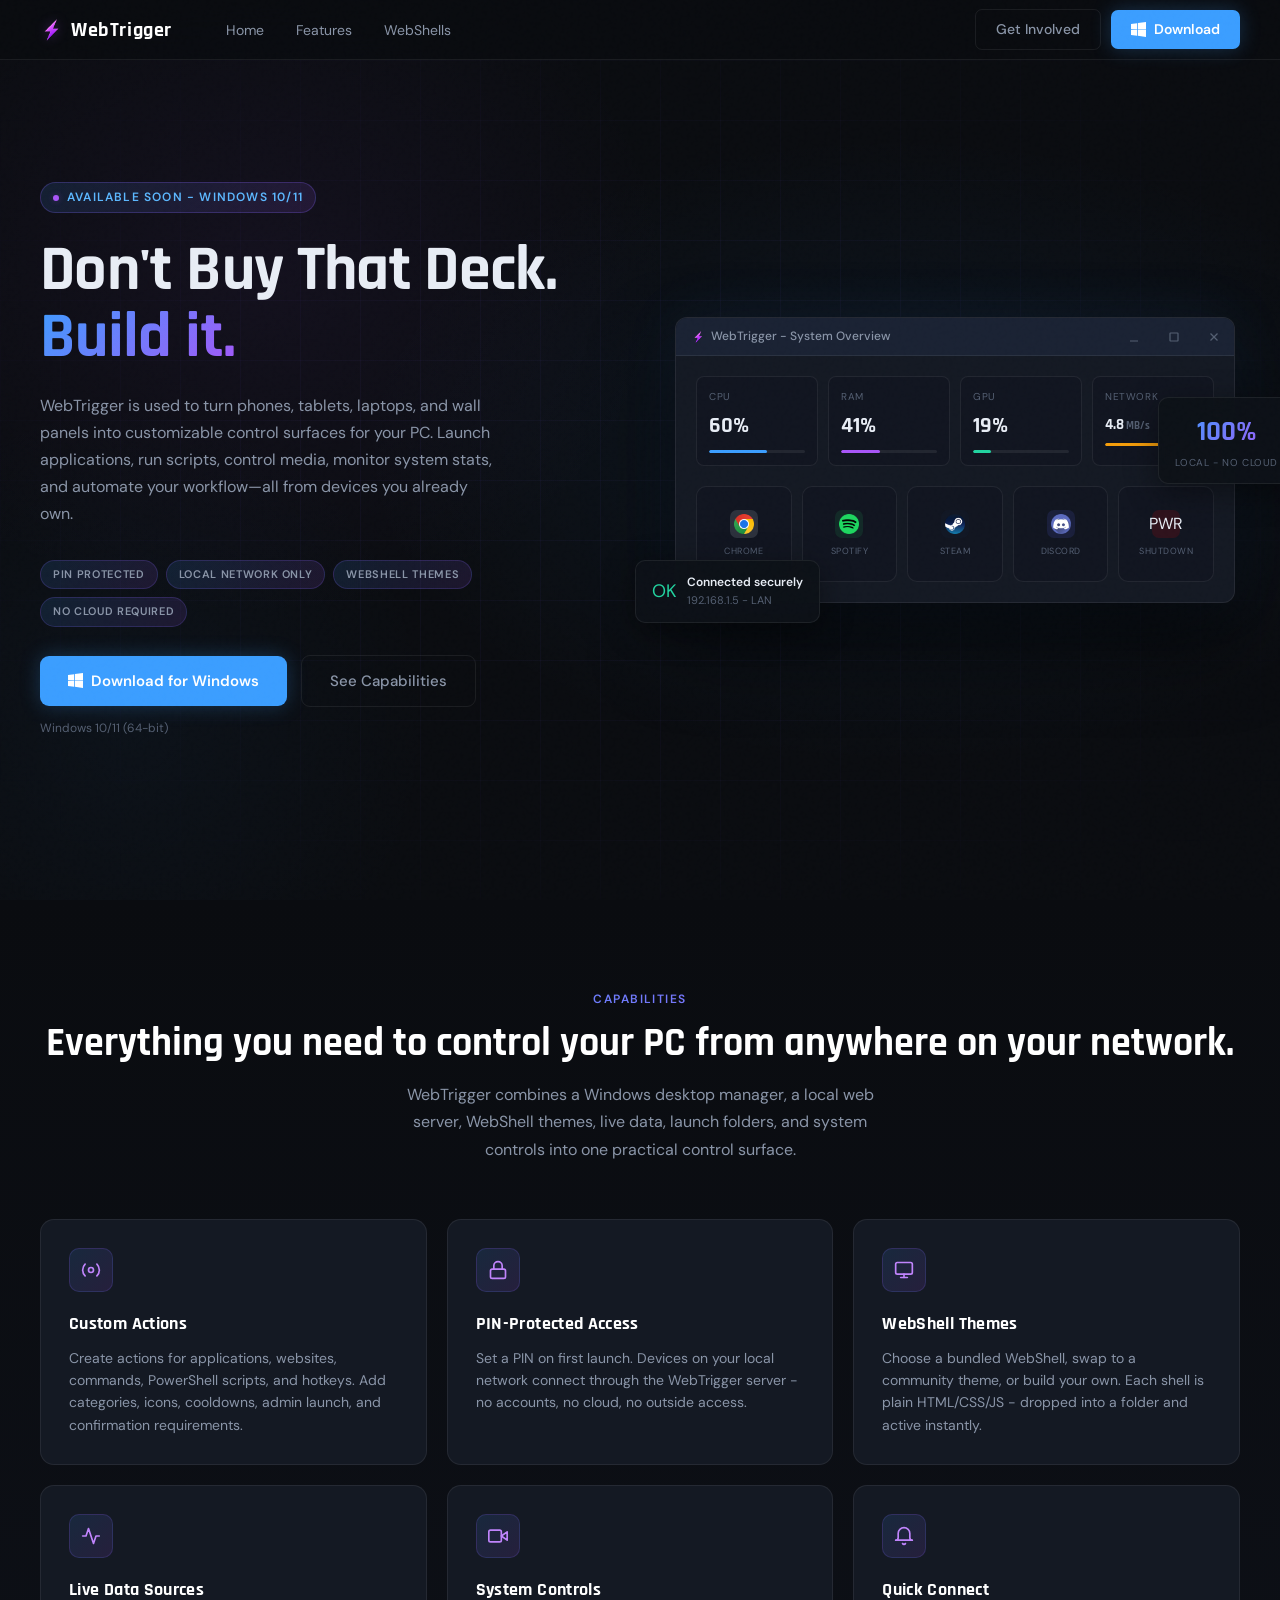
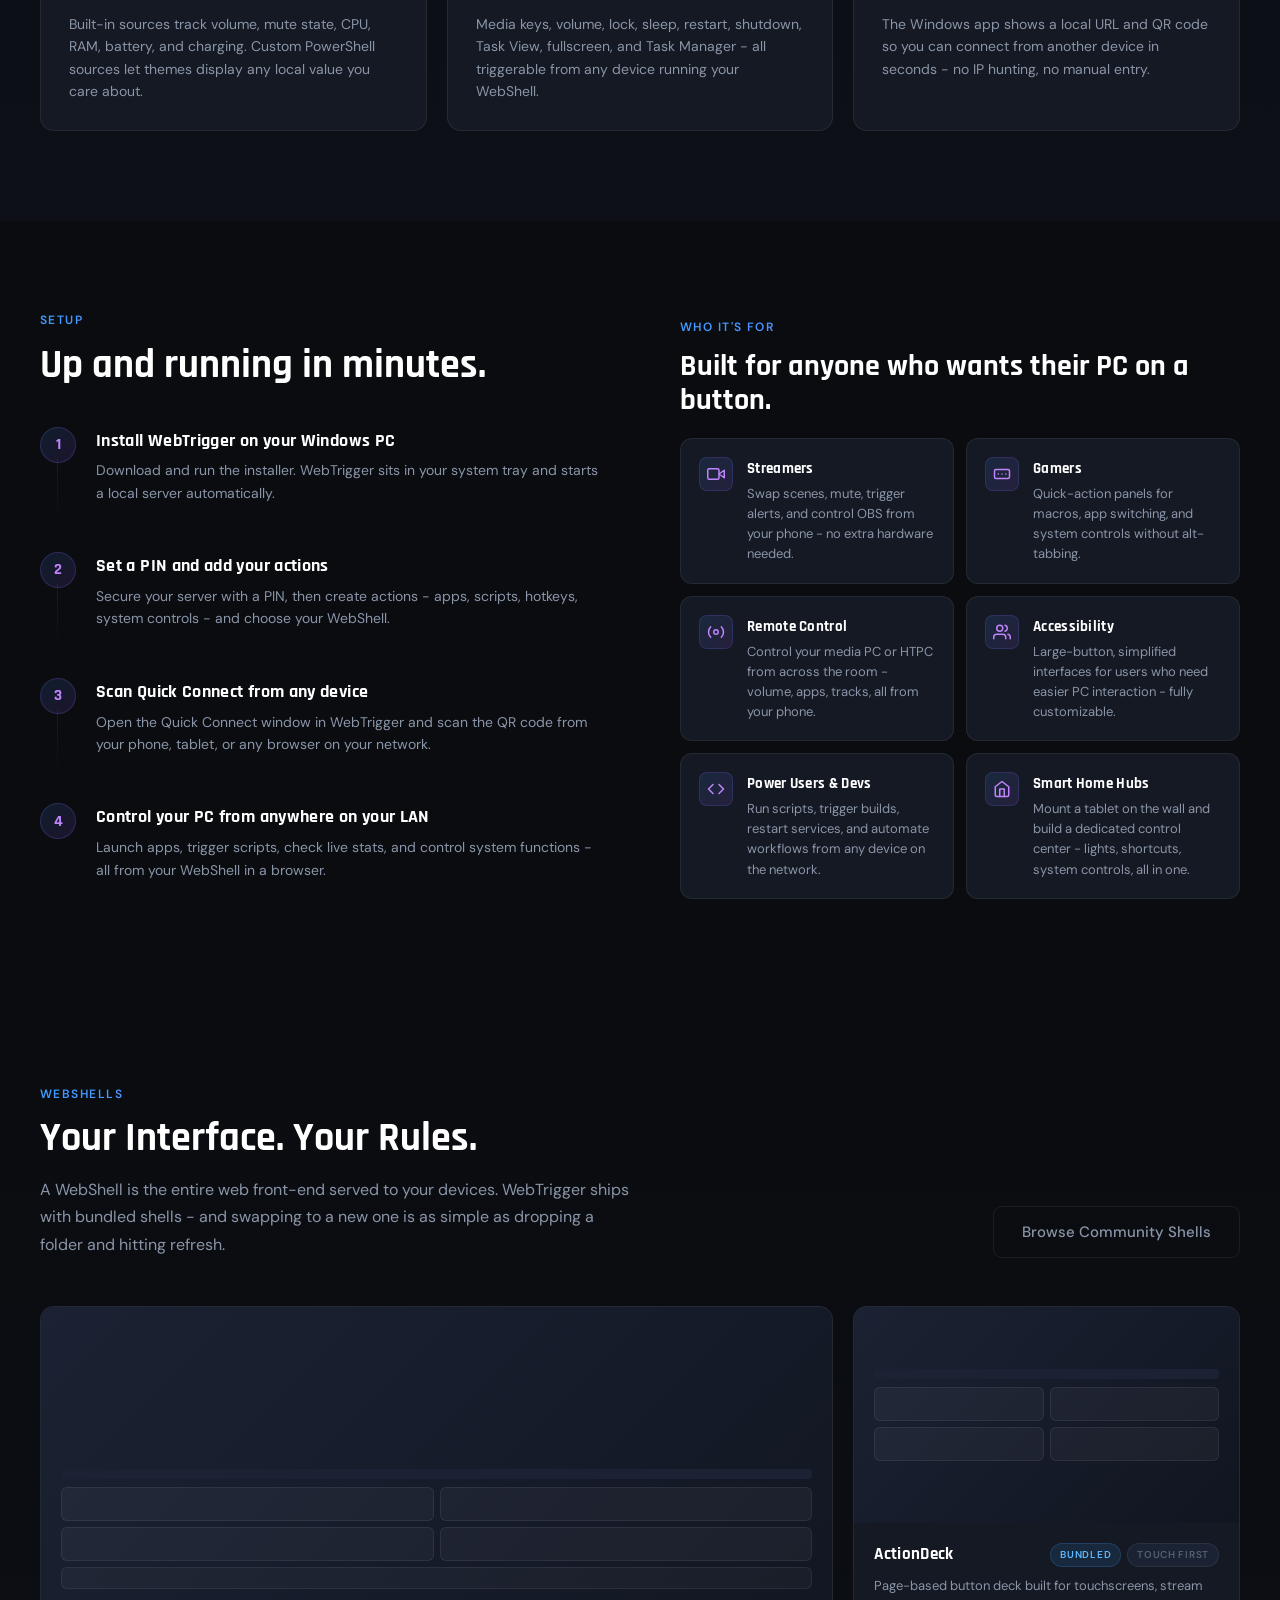
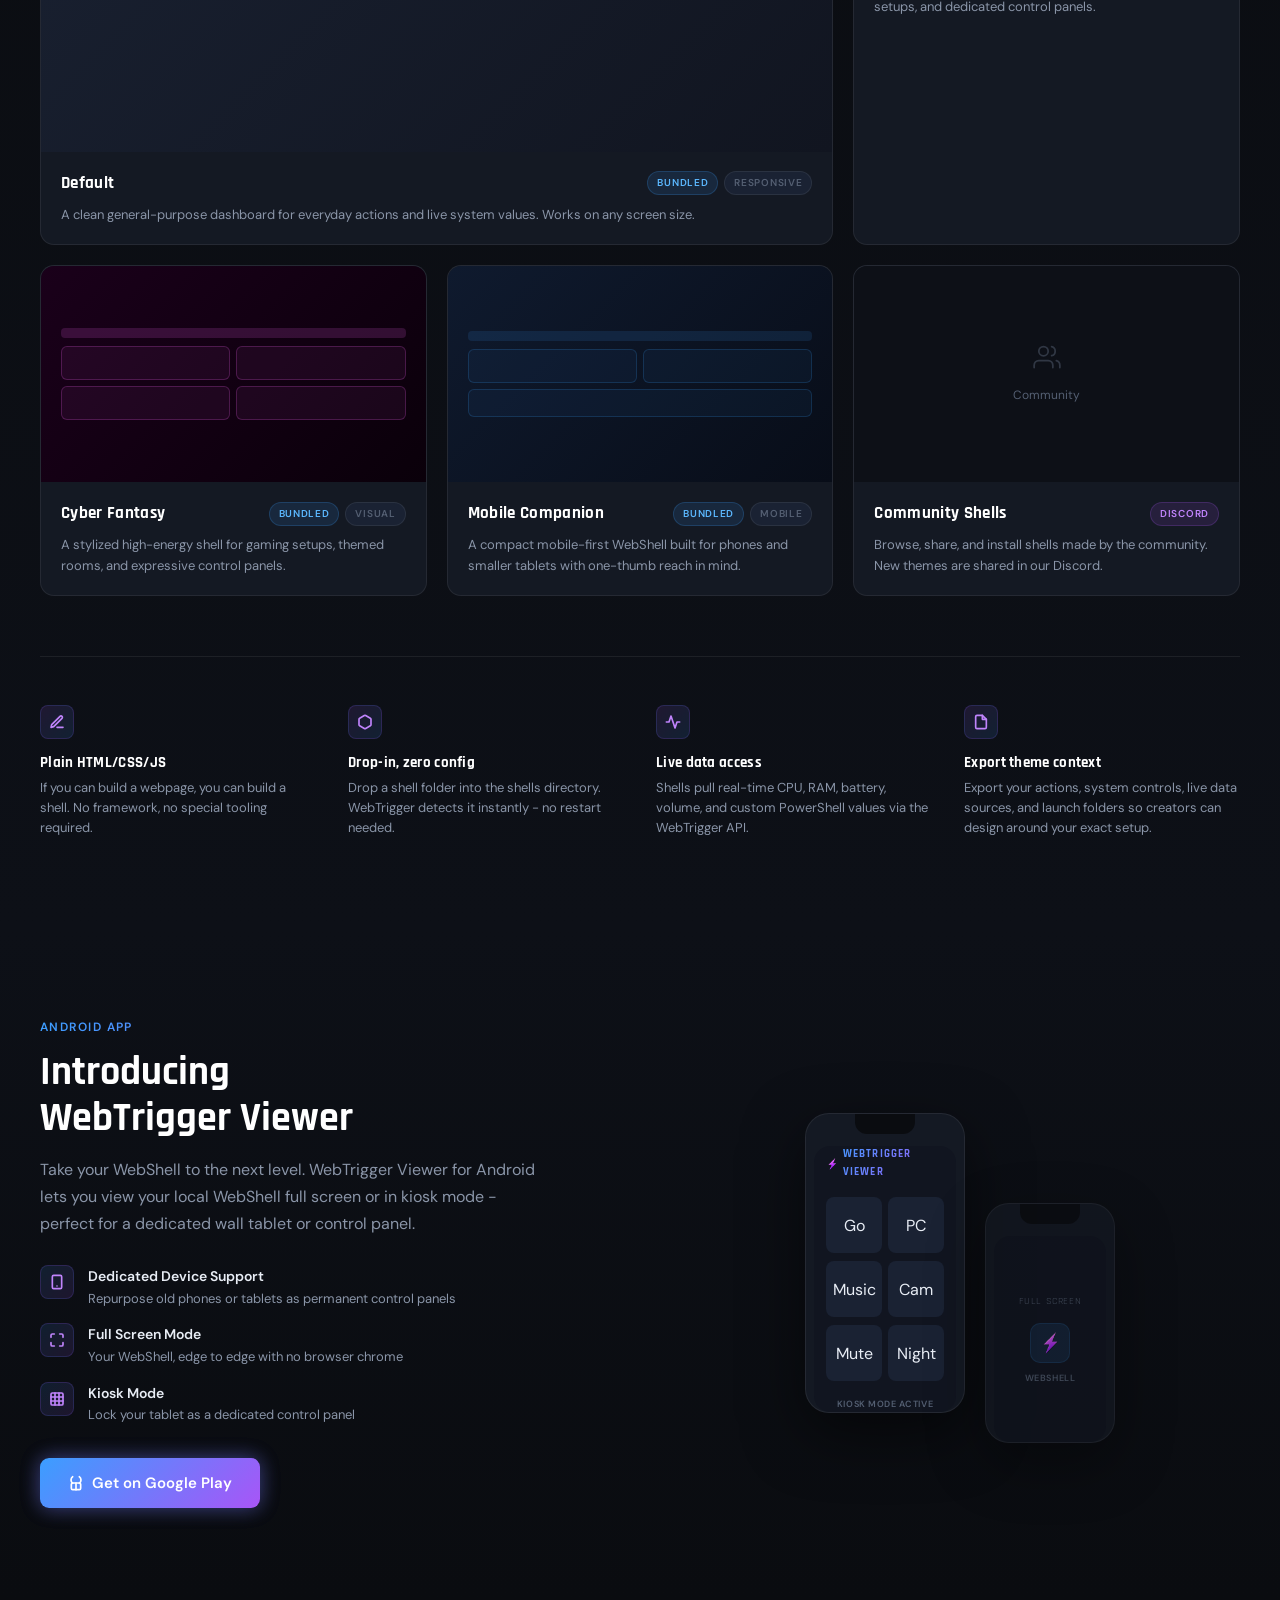
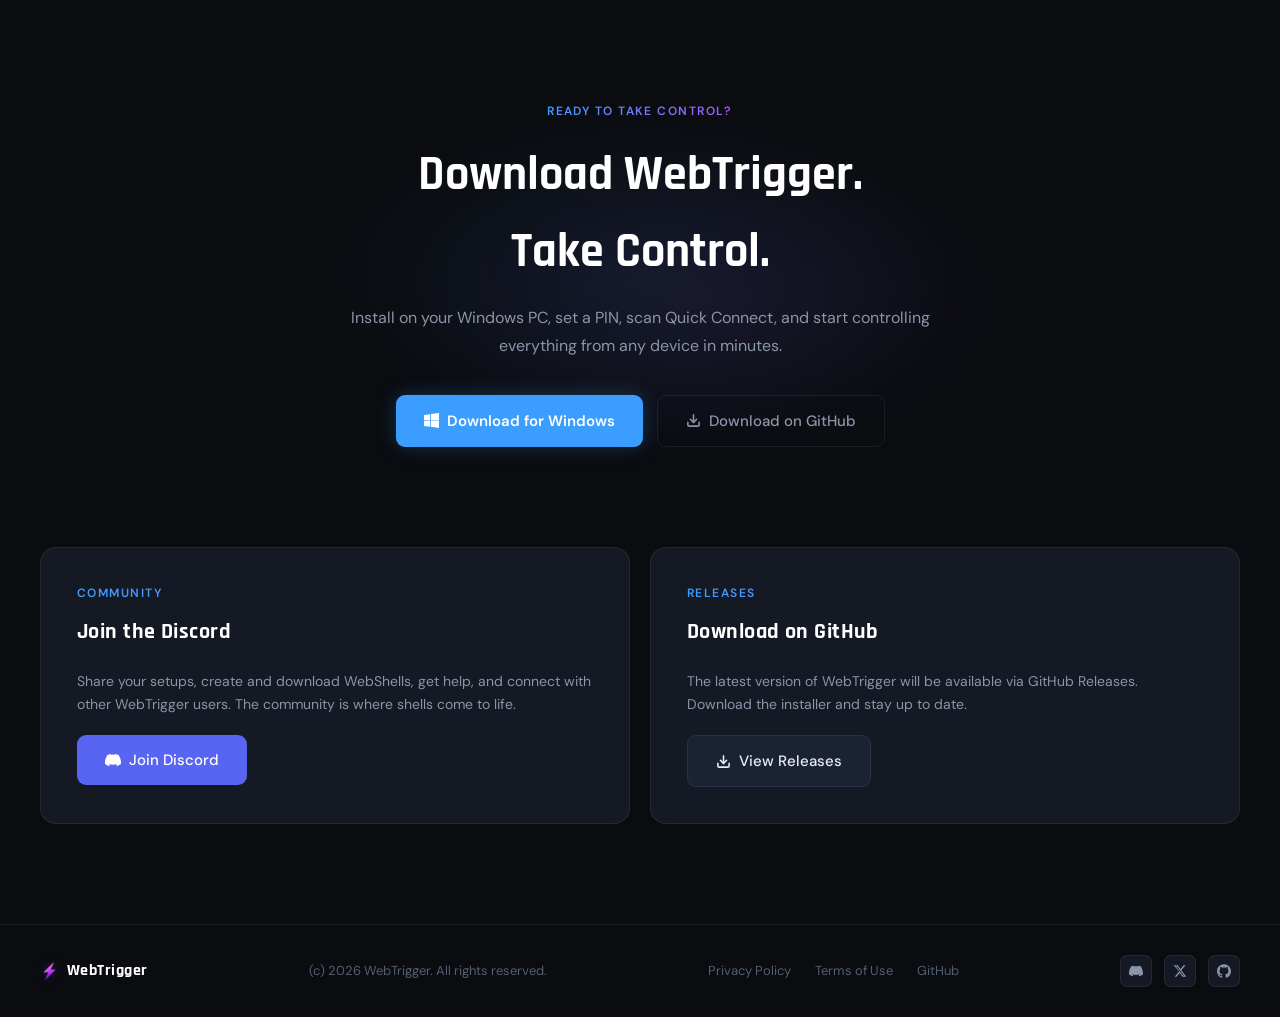
==== index.html @ 69f0a060 "Update index.html" ====
﻿<!DOCTYPE html>
<html lang="en">
<head>
<meta charset="UTF-8">
<meta name="viewport" content="width=device-width, initial-scale=1.0">
<title>WebTrigger - Control Your PC. From Any Device.</title>
<meta name="description" content="WebTrigger runs on your Windows PC and serves a PIN-protected WebShell over your local network. Launch actions, read live data, and control system functions from any device.">
<link rel="preconnect" href="https://fonts.googleapis.com">
<link rel="preconnect" href="https://fonts.gstatic.com" crossorigin>
<link href="https://fonts.googleapis.com/css2?family=Rajdhani:wght@400;500;600;700&family=DM+Sans:ital,opsz,wght@0,9..40,300;0,9..40,400;0,9..40,500;1,9..40,300&display=swap" rel="stylesheet">
<link rel="stylesheet" href="css/style.css">
</head>
<body>

<!-- NAV -->
<nav>
  <a href="index.html" class="nav-logo">
    <img src="img/icon.png" alt="WebTrigger icon" />
    WebTrigger
  </a>
  <ul class="nav-links">
    <li><a href="index.html" class="active">Home</a></li>
    <li><a href="#features">Features</a></li>
    <li><a href="#shells">WebShells</a></li>
  </ul>
  <div class="nav-actions">
    <a href="coming-soon.html" class="btn btn-ghost">Get Involved</a>
    <a href="download.html" class="btn btn-primary btn-win">Download</a>
  </div>
</nav>

<!-- HERO -->
<section class="hero">
  <div class="hero-bg"></div>
  <div class="hero-grid"></div>
  <div class="hero-inner">
    <div class="hero-content">
      <div class="hero-tag">Available Soon - Windows 10/11</div>
      <h1>Don't Buy That Deck.<br><span class="accent">Build it.</span></h1>
      <p class="hero-desc">WebTrigger is used to turn phones, tablets, laptops, and wall panels into customizable control surfaces for your PC. Launch applications, run scripts, control media, monitor system stats, and automate your workflow—all from devices you already own.</p>

      <div class="trust-pills">
        <span class="pill">PIN Protected</span>
        <span class="pill">Local Network Only</span>
        <span class="pill">WebShell Themes</span>
        <span class="pill">No Cloud Required</span>
      </div>

      <div>
        <div class="hero-cta">
          <a href="download.html" class="btn btn-primary btn-lg btn-win">Download for Windows</a>
          <a href="#features" class="btn btn-ghost btn-lg">See Capabilities</a>
        </div>
        <p class="hero-note">Windows 10/11 (64-bit)</p>
      </div>
    </div>

    <div class="hero-visual">
      <div class="mockup-stack">
        <div class="mockup-main">
          <div class="mockup-bar">
            <div class="mockup-bar-title">
              <img src="img/icon.png" alt="" style="width:12px;height:12px;object-fit:contain" />
              WebTrigger - System Overview
            </div>
            <div class="win-controls">
              <div class="win-btn win-min">
                <svg width="10" height="10" viewBox="0 0 10 10"><line x1="1" y1="9" x2="9" y2="9" stroke="currentColor" stroke-width="1.2"/></svg>
              </div>
              <div class="win-btn win-max">
                <svg width="10" height="10" viewBox="0 0 10 10"><rect x="1" y="1" width="8" height="8" rx="0.5" stroke="currentColor" stroke-width="1.2" fill="none"/></svg>
              </div>
              <div class="win-btn win-close">
                <svg width="10" height="10" viewBox="0 0 10 10"><line x1="1.5" y1="1.5" x2="8.5" y2="8.5" stroke="currentColor" stroke-width="1.2"/><line x1="8.5" y1="1.5" x2="1.5" y2="8.5" stroke="currentColor" stroke-width="1.2"/></svg>
              </div>
            </div>
          </div>
          <div class="mockup-content">
            <div class="stat-row">
              <div class="stat-card">
                <div class="stat-label">CPU</div>
                <div class="stat-val" id="stat-cpu">23%</div>
                <div class="stat-bar"><div class="stat-fill" id="fill-cpu" style="width:23%;background:#3b9eff"></div></div>
              </div>
              <div class="stat-card">
                <div class="stat-label">RAM</div>
                <div class="stat-val" id="stat-ram">45%</div>
                <div class="stat-bar"><div class="stat-fill" id="fill-ram" style="width:45%;background:#a855f7"></div></div>
              </div>
              <div class="stat-card">
                <div class="stat-label">GPU</div>
                <div class="stat-val" id="stat-gpu">32%</div>
                <div class="stat-bar"><div class="stat-fill" id="fill-gpu" style="width:32%;background:#22d3a0"></div></div>
              </div>
              <div class="stat-card">
                <div class="stat-label">Network</div>
                <div class="stat-val" style="font-size:15px;padding-top:4px" id="stat-net">1.2<span style="font-size:11px;color:var(--text3)"> MB/s</span></div>
                <div class="stat-bar"><div class="stat-fill" id="fill-net" style="width:20%;background:#f59e0b"></div></div>
              </div>
            </div>
            <div class="actions-row">
              <div class="action-btn">
                <div class="action-icon" style="background:#e8f4fd20"><img src="img/Chrome.png" style="width:20px;height:20px;object-fit:contain" alt="Chrome"></div>
                <div class="action-name">Chrome</div>
              </div>
              <div class="action-btn">
                <div class="action-icon" style="background:#1db95420"><img src="img/Spotify.png" style="width:20px;height:20px;object-fit:contain" alt="Spotify"></div>
                <div class="action-name">Spotify</div>
              </div>
              <div class="action-btn">
                <div class="action-icon" style="background:#1b2a4220"><img src="img/Steam.png" style="width:20px;height:20px;object-fit:contain" alt="Steam"></div>
                <div class="action-name">Steam</div>
              </div>
              <div class="action-btn">
                <div class="action-icon" style="background:#5865f220"><img src="img/Discord.png" style="width:20px;height:20px;object-fit:contain" alt="Discord"></div>
                <div class="action-name">Discord</div>
              </div>
              <div class="action-btn">
                <div class="action-icon" style="background:#ff000020;font-size:16px">PWR</div>
                <div class="action-name">Shutdown</div>
              </div>
            </div>
          </div>
        </div>

        <div class="float-card float-card-1">
          <div class="icon">OK</div>
          <div>
            <div class="title">Connected securely</div>
            <div class="sub">192.168.1.5 - LAN</div>
          </div>
        </div>

        <div class="float-card float-card-2">
          <div class="big">100%</div>
          <div class="label">Local - No cloud</div>
        </div>
      </div>
    </div>
  </div>
</section>

<!-- FEATURES -->
<section class="features-section" id="features">
  <div class="container">
    <div class="features-header">
      <div class="section-tag reveal">Capabilities</div>
      <div class="section-title reveal reveal-delay-1">Everything you need to control your PC from anywhere on your network.</div>
      <p class="section-desc reveal reveal-delay-2">WebTrigger combines a Windows desktop manager, a local web server, WebShell themes, live data, launch folders, and system controls into one practical control surface.</p>
    </div>
    <div class="features-grid">
      <div class="feature-card reveal">
        <div class="feature-icon">
          <svg width="20" height="20" viewBox="0 0 24 24" fill="none" stroke="currentColor" stroke-width="2" stroke-linecap="round" stroke-linejoin="round"><circle cx="12" cy="12" r="3"></circle><path d="M19.07 4.93a10 10 0 0 1 0 14.14"></path><path d="M4.93 4.93a10 10 0 0 0 0 14.14"></path></svg>
        </div>
        <div class="feature-title">Custom Actions</div>
        <div class="feature-desc">Create actions for applications, websites, commands, PowerShell scripts, and hotkeys. Add categories, icons, cooldowns, admin launch, and confirmation requirements.</div>
      </div>
      <div class="feature-card reveal reveal-delay-1">
        <div class="feature-icon">
          <svg width="20" height="20" viewBox="0 0 24 24" fill="none" stroke="currentColor" stroke-width="2" stroke-linecap="round" stroke-linejoin="round"><rect x="3" y="11" width="18" height="11" rx="2"></rect><path d="M7 11V7a5 5 0 0 1 10 0v4"></path></svg>
        </div>
        <div class="feature-title">PIN-Protected Access</div>
        <div class="feature-desc">Set a PIN on first launch. Devices on your local network connect through the WebTrigger server - no accounts, no cloud, no outside access.</div>
      </div>
      <div class="feature-card reveal reveal-delay-2">
        <div class="feature-icon">
          <svg width="20" height="20" viewBox="0 0 24 24" fill="none" stroke="currentColor" stroke-width="2" stroke-linecap="round" stroke-linejoin="round"><rect x="2" y="3" width="20" height="14" rx="2"></rect><line x1="8" y1="21" x2="16" y2="21"></line><line x1="12" y1="17" x2="12" y2="21"></line></svg>
        </div>
        <div class="feature-title">WebShell Themes</div>
        <div class="feature-desc">Choose a bundled WebShell, swap to a community theme, or build your own. Each shell is plain HTML/CSS/JS - dropped into a folder and active instantly.</div>
      </div>
      <div class="feature-card reveal reveal-delay-3">
        <div class="feature-icon">
          <svg width="20" height="20" viewBox="0 0 24 24" fill="none" stroke="currentColor" stroke-width="2" stroke-linecap="round" stroke-linejoin="round"><polyline points="22 12 18 12 15 21 9 3 6 12 2 12"></polyline></svg>
        </div>
        <div class="feature-title">Live Data Sources</div>
        <div class="feature-desc">Built-in sources track volume, mute state, CPU, RAM, battery, and charging. Custom PowerShell sources let themes display any local value you care about.</div>
      </div>
      <div class="feature-card reveal reveal-delay-4">
        <div class="feature-icon">
          <svg width="20" height="20" viewBox="0 0 24 24" fill="none" stroke="currentColor" stroke-width="2" stroke-linecap="round" stroke-linejoin="round"><polygon points="23 7 16 12 23 17 23 7"></polygon><rect x="1" y="5" width="15" height="14" rx="2"></rect></svg>
        </div>
        <div class="feature-title">System Controls</div>
        <div class="feature-desc">Media keys, volume, lock, sleep, restart, shutdown, Task View, fullscreen, and Task Manager - all triggerable from any device running your WebShell.</div>
      </div>
      <div class="feature-card reveal reveal-delay-5">
        <div class="feature-icon">
          <svg width="20" height="20" viewBox="0 0 24 24" fill="none" stroke="currentColor" stroke-width="2" stroke-linecap="round" stroke-linejoin="round"><path d="M22 17H2a3 3 0 0 0 3-3V9a7 7 0 0 1 14 0v5a3 3 0 0 0 3 3zm-8.27 4a2 2 0 0 1-3.46 0"></path></svg>
        </div>
        <div class="feature-title">Quick Connect</div>
        <div class="feature-desc">The Windows app shows a local URL and QR code so you can connect from another device in seconds - no IP hunting, no manual entry.</div>
      </div>
    </div>
  </div>
</section>

<!-- HOW IT WORKS + WHO IT'S FOR -->
<section class="how-section" id="how">
  <div class="container">
    <div class="how-grid">
      <div>
        <div class="section-tag reveal">Setup</div>
        <div class="section-title reveal reveal-delay-1">Up and running in minutes.</div>
        <div class="steps">
          <div class="step reveal reveal-delay-2">
            <div class="step-num">1</div>
            <div>
              <div class="step-title">Install WebTrigger on your Windows PC</div>
              <div class="step-desc">Download and run the installer. WebTrigger sits in your system tray and starts a local server automatically.</div>
            </div>
          </div>
          <div class="step reveal reveal-delay-3">
            <div class="step-num">2</div>
            <div>
              <div class="step-title">Set a PIN and add your actions</div>
              <div class="step-desc">Secure your server with a PIN, then create actions - apps, scripts, hotkeys, system controls - and choose your WebShell.</div>
            </div>
          </div>
          <div class="step reveal reveal-delay-4">
            <div class="step-num">3</div>
            <div>
              <div class="step-title">Scan Quick Connect from any device</div>
              <div class="step-desc">Open the Quick Connect window in WebTrigger and scan the QR code from your phone, tablet, or any browser on your network.</div>
            </div>
          </div>
          <div class="step reveal reveal-delay-5">
            <div class="step-num">4</div>
            <div>
              <div class="step-title">Control your PC from anywhere on your LAN</div>
              <div class="step-desc">Launch apps, trigger scripts, check live stats, and control system functions - all from your WebShell in a browser.</div>
            </div>
          </div>
        </div>
      </div>

      <div>
        <div class="section-tag reveal">Who It's For</div>
        <div class="section-title reveal reveal-delay-1" style="font-size:clamp(22px,2.5vw,30px);margin-bottom:20px">Built for anyone who wants their PC on a button.</div>
        <div class="usecase-grid reveal reveal-delay-2">
          <div class="usecase-card">
            <div class="usecase-icon">
              <svg width="18" height="18" viewBox="0 0 24 24" fill="none" stroke="currentColor" stroke-width="2" stroke-linecap="round" stroke-linejoin="round"><polygon points="23 7 16 12 23 17 23 7"></polygon><rect x="1" y="5" width="15" height="14" rx="2"></rect></svg>
            </div>
            <div>
              <div class="usecase-title">Streamers</div>
              <div class="usecase-desc">Swap scenes, mute, trigger alerts, and control OBS from your phone - no extra hardware needed.</div>
            </div>
          </div>
          <div class="usecase-card">
            <div class="usecase-icon">
              <svg width="18" height="18" viewBox="0 0 24 24" fill="none" stroke="currentColor" stroke-width="2" stroke-linecap="round" stroke-linejoin="round"><rect x="2" y="6" width="20" height="12" rx="2"></rect><path d="M12 12h.01M17 12h.01M7 12h.01"></path></svg>
            </div>
            <div>
              <div class="usecase-title">Gamers</div>
              <div class="usecase-desc">Quick-action panels for macros, app switching, and system controls without alt-tabbing.</div>
            </div>
          </div>
          <div class="usecase-card">
            <div class="usecase-icon">
              <svg width="18" height="18" viewBox="0 0 24 24" fill="none" stroke="currentColor" stroke-width="2" stroke-linecap="round" stroke-linejoin="round"><circle cx="12" cy="12" r="3"></circle><path d="M19.07 4.93a10 10 0 0 1 0 14.14M4.93 4.93a10 10 0 0 0 0 14.14"></path></svg>
            </div>
            <div>
              <div class="usecase-title">Remote Control</div>
              <div class="usecase-desc">Control your media PC or HTPC from across the room - volume, apps, tracks, all from your phone.</div>
            </div>
          </div>
          <div class="usecase-card">
            <div class="usecase-icon">
              <svg width="18" height="18" viewBox="0 0 24 24" fill="none" stroke="currentColor" stroke-width="2" stroke-linecap="round" stroke-linejoin="round"><path d="M17 21v-2a4 4 0 0 0-4-4H5a4 4 0 0 0-4 4v2"></path><circle cx="9" cy="7" r="4"></circle><path d="M23 21v-2a4 4 0 0 0-3-3.87M16 3.13a4 4 0 0 1 0 7.75"></path></svg>
            </div>
            <div>
              <div class="usecase-title">Accessibility</div>
              <div class="usecase-desc">Large-button, simplified interfaces for users who need easier PC interaction - fully customizable.</div>
            </div>
          </div>
          <div class="usecase-card">
            <div class="usecase-icon">
              <svg width="18" height="18" viewBox="0 0 24 24" fill="none" stroke="currentColor" stroke-width="2" stroke-linecap="round" stroke-linejoin="round"><polyline points="16 18 22 12 16 6"></polyline><polyline points="8 6 2 12 8 18"></polyline></svg>
            </div>
            <div>
              <div class="usecase-title">Power Users &amp; Devs</div>
              <div class="usecase-desc">Run scripts, trigger builds, restart services, and automate workflows from any device on the network.</div>
            </div>
          </div>
          <div class="usecase-card">
            <div class="usecase-icon">
              <svg width="18" height="18" viewBox="0 0 24 24" fill="none" stroke="currentColor" stroke-width="2" stroke-linecap="round" stroke-linejoin="round"><path d="M3 9l9-7 9 7v11a2 2 0 0 1-2 2H5a2 2 0 0 1-2-2z"></path><polyline points="9 22 9 12 15 12 15 22"></polyline></svg>
            </div>
            <div>
              <div class="usecase-title">Smart Home Hubs</div>
              <div class="usecase-desc">Mount a tablet on the wall and build a dedicated control center - lights, shortcuts, system controls, all in one.</div>
            </div>
          </div>
        </div>
      </div>
    </div>
  </div>
</section>

<!-- WEBSHELLS -->
<section class="shells-section" id="shells">
  <div class="container">

    <!-- Section header -->
    <div class="shells-header reveal">
      <div>
        <div class="section-tag">WebShells</div>
        <div class="section-title">Your Interface. Your Rules.</div>
        <p class="section-desc" style="max-width:600px">A WebShell is the entire web front-end served to your devices. WebTrigger ships with bundled shells - and swapping to a new one is as simple as dropping a folder and hitting refresh.</p>
      </div>
      <a href="coming-soon.html" class="btn btn-ghost btn-lg reveal">Browse Community Shells</a>
    </div>

    <!-- Shell gallery grid -->
    <div class="shell-gallery reveal reveal-delay-1">

      <div class="shell-card shell-card-featured">
        <div class="shell-preview shell-preview-default">
          <div class="shell-preview-img-wrap">
            <!-- Replace src with actual screenshot: img/shell-default.png -->
            <div class="shell-img-placeholder">
              <div class="shell-placeholder-inner">
                <div class="sph-bar"></div>
                <div class="sph-grid">
                  <div class="sph-tile"></div><div class="sph-tile"></div>
                  <div class="sph-tile"></div><div class="sph-tile"></div>
                  <div class="sph-tile sph-wide"></div>
                </div>
              </div>
            </div>
          </div>
        </div>
        <div class="shell-card-body">
          <div class="shell-card-meta">
            <div class="shell-card-name">Default</div>
            <div class="shell-badges">
              <span class="shell-badge shell-badge-bundled">Bundled</span>
              <span class="shell-badge">Responsive</span>
            </div>
          </div>
          <div class="shell-card-desc">A clean general-purpose dashboard for everyday actions and live system values. Works on any screen size.</div>
        </div>
      </div>

      <div class="shell-card">
        <div class="shell-preview shell-preview-action">
          <div class="shell-preview-img-wrap">
            <!-- Replace src with actual screenshot: img/shell-actiondeck.png -->
            <div class="shell-img-placeholder">
              <div class="shell-placeholder-inner">
                <div class="sph-bar"></div>
                <div class="sph-grid">
                  <div class="sph-tile"></div><div class="sph-tile"></div>
                  <div class="sph-tile"></div><div class="sph-tile"></div>
                </div>
              </div>
            </div>
          </div>
        </div>
        <div class="shell-card-body">
          <div class="shell-card-meta">
            <div class="shell-card-name">ActionDeck</div>
            <div class="shell-badges">
              <span class="shell-badge shell-badge-bundled">Bundled</span>
              <span class="shell-badge">Touch First</span>
            </div>
          </div>
          <div class="shell-card-desc">Page-based button deck built for touchscreens, stream setups, and dedicated control panels.</div>
        </div>
      </div>

      <div class="shell-card">
        <div class="shell-preview shell-preview-cyber">
          <div class="shell-preview-img-wrap">
            <!-- Replace src with actual screenshot: img/shell-cyber.png -->
            <div class="shell-img-placeholder" style="background:linear-gradient(135deg,#1a001a,#0a000a)">
              <div class="shell-placeholder-inner">
                <div class="sph-bar" style="background:rgba(255,100,255,0.15)"></div>
                <div class="sph-grid">
                  <div class="sph-tile" style="border-color:rgba(255,100,255,0.2);background:rgba(255,100,255,0.06)"></div>
                  <div class="sph-tile" style="border-color:rgba(255,100,255,0.2);background:rgba(255,100,255,0.06)"></div>
                  <div class="sph-tile" style="border-color:rgba(255,100,255,0.2);background:rgba(255,100,255,0.06)"></div>
                  <div class="sph-tile" style="border-color:rgba(255,100,255,0.2);background:rgba(255,100,255,0.06)"></div>
                </div>
              </div>
            </div>
          </div>
        </div>
        <div class="shell-card-body">
          <div class="shell-card-meta">
            <div class="shell-card-name">Cyber Fantasy</div>
            <div class="shell-badges">
              <span class="shell-badge shell-badge-bundled">Bundled</span>
              <span class="shell-badge">Visual</span>
            </div>
          </div>
          <div class="shell-card-desc">A stylized high-energy shell for gaming setups, themed rooms, and expressive control panels.</div>
        </div>
      </div>

      <div class="shell-card">
        <div class="shell-preview shell-preview-mobile">
          <div class="shell-preview-img-wrap">
            <!-- Replace src with actual screenshot: img/shell-mobile.png -->
            <div class="shell-img-placeholder" style="background:linear-gradient(135deg,#0f1a2e,#080d18)">
              <div class="shell-placeholder-inner">
                <div class="sph-bar" style="background:rgba(59,158,255,0.12)"></div>
                <div class="sph-grid">
                  <div class="sph-tile" style="border-color:rgba(59,158,255,0.18);background:rgba(59,158,255,0.05)"></div>
                  <div class="sph-tile" style="border-color:rgba(59,158,255,0.18);background:rgba(59,158,255,0.05)"></div>
                  <div class="sph-wide" style="border:1px solid rgba(59,158,255,0.18);background:rgba(59,158,255,0.05);border-radius:6px;height:28px"></div>
                </div>
              </div>
            </div>
          </div>
        </div>
        <div class="shell-card-body">
          <div class="shell-card-meta">
            <div class="shell-card-name">Mobile Companion</div>
            <div class="shell-badges">
              <span class="shell-badge shell-badge-bundled">Bundled</span>
              <span class="shell-badge">Mobile</span>
            </div>
          </div>
          <div class="shell-card-desc">A compact mobile-first WebShell built for phones and smaller tablets with one-thumb reach in mind.</div>
        </div>
      </div>

      <div class="shell-card shell-card-community">
        <div class="shell-preview shell-preview-community">
          <div class="shell-preview-img-wrap">
            <div class="shell-img-placeholder shell-img-placeholder-dim">
              <div class="shell-community-icon">
                <svg width="28" height="28" viewBox="0 0 24 24" fill="none" stroke="currentColor" stroke-width="1.5" stroke-linecap="round" stroke-linejoin="round"><path d="M17 21v-2a4 4 0 0 0-4-4H5a4 4 0 0 0-4 4v2"></path><circle cx="9" cy="7" r="4"></circle><path d="M23 21v-2a4 4 0 0 0-3-3.87M16 3.13a4 4 0 0 1 0 7.75"></path></svg>
              </div>
              <div style="font-size:12px;color:var(--text3);margin-top:8px">Community</div>
            </div>
          </div>
        </div>
        <div class="shell-card-body">
          <div class="shell-card-meta">
            <div class="shell-card-name">Community Shells</div>
            <div class="shell-badges">
              <span class="shell-badge shell-badge-community">Discord</span>
            </div>
          </div>
          <div class="shell-card-desc">Browse, share, and install shells made by the community. New themes are shared in our Discord.</div>
        </div>
      </div>

    </div>

    <!-- How shells work explainer -->
    <div class="shells-explainer reveal">
      <div class="shells-explainer-grid">
        <div class="shell-exp-item">
          <div class="shell-feat-icon">
            <svg width="16" height="16" viewBox="0 0 24 24" fill="none" stroke="currentColor" stroke-width="2.5" stroke-linecap="round" stroke-linejoin="round"><path d="M12 20h9"></path><path d="M16.5 3.5a2.121 2.121 0 0 1 3 3L7 19l-4 1 1-4L16.5 3.5z"></path></svg>
          </div>
          <div>
            <div class="shell-feat-title">Plain HTML/CSS/JS</div>
            <div class="shell-feat-desc">If you can build a webpage, you can build a shell. No framework, no special tooling required.</div>
          </div>
        </div>
        <div class="shell-exp-item">
          <div class="shell-feat-icon">
            <svg width="16" height="16" viewBox="0 0 24 24" fill="none" stroke="currentColor" stroke-width="2.5" stroke-linecap="round" stroke-linejoin="round"><path d="M21 16V8a2 2 0 0 0-1-1.73l-7-4a2 2 0 0 0-2 0l-7 4A2 2 0 0 0 3 8v8a2 2 0 0 0 1 1.73l7 4a2 2 0 0 0 2 0l7-4A2 2 0 0 0 21 16z"></path></svg>
          </div>
          <div>
            <div class="shell-feat-title">Drop-in, zero config</div>
            <div class="shell-feat-desc">Drop a shell folder into the shells directory. WebTrigger detects it instantly - no restart needed.</div>
          </div>
        </div>
        <div class="shell-exp-item">
          <div class="shell-feat-icon">
            <svg width="16" height="16" viewBox="0 0 24 24" fill="none" stroke="currentColor" stroke-width="2.5" stroke-linecap="round" stroke-linejoin="round"><polyline points="22 12 18 12 15 21 9 3 6 12 2 12"></polyline></svg>
          </div>
          <div>
            <div class="shell-feat-title">Live data access</div>
            <div class="shell-feat-desc">Shells pull real-time CPU, RAM, battery, volume, and custom PowerShell values via the WebTrigger API.</div>
          </div>
        </div>
        <div class="shell-exp-item">
          <div class="shell-feat-icon">
            <svg width="16" height="16" viewBox="0 0 24 24" fill="none" stroke="currentColor" stroke-width="2.5" stroke-linecap="round" stroke-linejoin="round"><path d="M14 2H6a2 2 0 0 0-2 2v16a2 2 0 0 0 2 2h12a2 2 0 0 0 2-2V8z"></path><polyline points="14 2 14 8 20 8"></polyline></svg>
          </div>
          <div>
            <div class="shell-feat-title">Export theme context</div>
            <div class="shell-feat-desc">Export your actions, system controls, live data sources, and launch folders so creators can design around your exact setup.</div>
          </div>
        </div>
      </div>
    </div>

  </div>
</section>

<!-- ANDROID COMPANION -->
<section class="android-section">
  <div class="container">
    <div class="android-inner">
      <div>
        <div class="section-tag reveal">Android App</div>
        <div class="section-title reveal reveal-delay-1">Introducing<br>WebTrigger Viewer</div>
        <p class="section-desc reveal reveal-delay-2" style="margin-bottom:28px">Take your WebShell to the next level. WebTrigger Viewer for Android lets you view your local WebShell full screen or in kiosk mode - perfect for a dedicated wall tablet or control panel.</p>
        <ul class="hero-bullets reveal reveal-delay-3" style="margin-bottom:32px">
          <li>
            <div class="bullet-icon">
              <svg width="16" height="16" viewBox="0 0 24 24" fill="none" stroke="currentColor" stroke-width="2.5" stroke-linecap="round" stroke-linejoin="round"><rect x="5" y="2" width="14" height="20" rx="2"></rect><line x1="12" y1="18" x2="12.01" y2="18"></line></svg>
            </div>
            <div>
              <div class="bullet-title">Dedicated Device Support</div>
              <div class="bullet-sub">Repurpose old phones or tablets as permanent control panels</div>
            </div>
          </li>
          <li>
            <div class="bullet-icon">
              <svg width="16" height="16" viewBox="0 0 24 24" fill="none" stroke="currentColor" stroke-width="2.5" stroke-linecap="round" stroke-linejoin="round"><path d="M8 3H5a2 2 0 0 0-2 2v3m18 0V5a2 2 0 0 0-2-2h-3m0 18h3a2 2 0 0 0 2-2v-3M3 16v3a2 2 0 0 0 2 2h3"></path></svg>
            </div>
            <div>
              <div class="bullet-title">Full Screen Mode</div>
              <div class="bullet-sub">Your WebShell, edge to edge with no browser chrome</div>
            </div>
          </li>
          <li>
            <div class="bullet-icon">
              <svg width="16" height="16" viewBox="0 0 24 24" fill="none" stroke="currentColor" stroke-width="2.5" stroke-linecap="round" stroke-linejoin="round"><rect x="3" y="3" width="18" height="18" rx="2"></rect><path d="M9 3v18M15 3v18M3 9h18M3 15h18"></path></svg>
            </div>
            <div>
              <div class="bullet-title">Kiosk Mode</div>
              <div class="bullet-sub">Lock your tablet as a dedicated control panel</div>
            </div>
          </li>
        </ul>
        <div class="reveal reveal-delay-4">
          <a href="viewer.html" class="btn btn-primary btn-lg" style="display:inline-flex">
            <svg width="16" height="16" viewBox="0 0 24 24" fill="none" stroke="currentColor" stroke-width="2.5" stroke-linecap="round" stroke-linejoin="round"><path d="M17 2.5C17 2.5 19.5 4 19.5 7.5C19.5 11 17 12.5 17 12.5"></path><path d="M7 2.5C7 2.5 4.5 4 4.5 7.5C4.5 11 7 12.5 7 12.5"></path><rect x="5" y="12" width="14" height="10" rx="2"></rect><line x1="12" y1="12" x2="12" y2="22"></line></svg>
            Get on Google Play
          </a>
        </div>
      </div>

      <div class="android-phones reveal">
        <div class="phone phone-main">
          <div class="phone-notch"></div>
          <div class="phone-screen">
            <div style="font-family:var(--font-display);font-size:11px;font-weight:700;background:var(--brand-gradient);-webkit-background-clip:text;-webkit-text-fill-color:transparent;background-clip:text;letter-spacing:0.1em;text-transform:uppercase;margin-bottom:8px;display:flex;align-items:center;gap:5px"><img src="img/icon.png" alt="" style="width:12px;height:12px;object-fit:contain" /> WebTrigger Viewer</div>
            <div class="phone-row">
              <div class="phone-tile">Go</div>
              <div class="phone-tile">PC</div>
            </div>
            <div class="phone-row">
              <div class="phone-tile">Music</div>
              <div class="phone-tile">Cam</div>
            </div>
            <div class="phone-row">
              <div class="phone-tile">Mute</div>
              <div class="phone-tile">Night</div>
            </div>
            <div class="phone-label" style="margin-top:8px">Kiosk Mode Active</div>
          </div>
        </div>
        <div class="phone phone-side">
          <div class="phone-notch"></div>
          <div class="phone-screen">
            <div style="font-family:var(--font-display);font-size:10px;color:var(--text3);letter-spacing:0.06em;text-transform:uppercase;margin-bottom:6px">Full Screen</div>
            <div class="phone-icon"><img src="img/icon.png" alt="" style="width:22px;height:22px;object-fit:contain" /></div>
            <div class="phone-label">WebShell</div>
          </div>
        </div>
      </div>
    </div>
  </div>
</section>

<!-- CTA -->
<section class="cta-section" id="download">
  <div class="cta-inner">
    <div class="section-tag reveal" style="display:inline-flex;margin:0 auto 16px">Ready to Take Control?</div>
    <h2 class="reveal reveal-delay-1">Download WebTrigger.<br>Take Control.</h2>
    <p class="reveal reveal-delay-2">Install on your Windows PC, set a PIN, scan Quick Connect, and start controlling everything from any device in minutes.</p>
    <div class="cta-buttons reveal reveal-delay-3">
      <a href="download.html" class="btn btn-primary btn-lg btn-win">Download for Windows</a>
      <a href="download.html" class="btn btn-ghost btn-lg"><svg width="15" height="15" viewBox="0 0 24 24" fill="none" stroke="currentColor" stroke-width="2.5" stroke-linecap="round" stroke-linejoin="round"><path d="M21 15v4a2 2 0 0 1-2 2H5a2 2 0 0 1-2-2v-4"></path><polyline points="7 10 12 15 17 10"></polyline><line x1="12" y1="15" x2="12" y2="3"></line></svg>Download on GitHub</a>
    </div>
  </div>
</section>

<!-- COMMUNITY -->
<div class="community-section" id="community">
  <div class="community-inner">
    <div class="community-card reveal">
      <div>
        <div class="section-tag">Community</div>
        <div class="community-title">Join the Discord</div>
      </div>
      <p class="community-desc">Share your setups, create and download WebShells, get help, and connect with other WebTrigger users. The community is where shells come to life.</p>
      <div>
        <a href="coming-soon.html" class="btn btn-discord btn-lg">
          <svg width="16" height="16" viewBox="0 0 24 24" fill="currentColor"><path d="M20.317 4.37a19.791 19.791 0 0 0-4.885-1.515.074.074 0 0 0-.079.037c-.21.375-.444.864-.608 1.25a18.27 18.27 0 0 0-5.487 0 12.64 12.64 0 0 0-.617-1.25.077.077 0 0 0-.079-.037A19.736 19.736 0 0 0 3.677 4.37a.07.07 0 0 0-.032.027C.533 9.046-.32 13.58.099 18.057a.082.082 0 0 0 .031.057 19.9 19.9 0 0 0 5.993 3.03.078.078 0 0 0 .084-.028 14.09 14.09 0 0 0 1.226-1.994.076.076 0 0 0-.041-.106 13.107 13.107 0 0 1-1.872-.892.077.077 0 0 1-.008-.128 10.2 10.2 0 0 0 .372-.292.074.074 0 0 1 .077-.01c3.928 1.793 8.18 1.793 12.062 0a.074.074 0 0 1 .078.01c.12.098.246.198.373.292a.077.077 0 0 1-.006.127 12.299 12.299 0 0 1-1.873.892.077.077 0 0 0-.041.107c.36.698.772 1.362 1.225 1.993a.076.076 0 0 0 .084.028 19.839 19.839 0 0 0 6.002-3.03.077.077 0 0 0 .032-.054c.5-5.177-.838-9.674-3.549-13.66a.061.061 0 0 0-.031-.03z"/></svg>
          Join Discord
        </a>
      </div>
    </div>
    <div class="community-card reveal reveal-delay-2">
      <div>
        <div class="section-tag">Releases</div>
        <div class="community-title">Download on GitHub</div>
      </div>
      <p class="community-desc">The latest version of WebTrigger will be available via GitHub Releases. Download the installer and stay up to date.</p>
      <div>
        <a href="download.html" class="btn btn-github btn-lg">
          <svg width="15" height="15" viewBox="0 0 24 24" fill="none" stroke="currentColor" stroke-width="2.5" stroke-linecap="round" stroke-linejoin="round"><path d="M21 15v4a2 2 0 0 1-2 2H5a2 2 0 0 1-2-2v-4"></path><polyline points="7 10 12 15 17 10"></polyline><line x1="12" y1="15" x2="12" y2="3"></line></svg>
          View Releases
        </a>
      </div>
    </div>
  </div>
</div>

<!-- FOOTER -->
<footer>
  <div class="footer-inner">
    <a href="index.html" class="nav-logo" style="font-size:16px">
      <img src="img/icon.png" alt="WebTrigger icon" style="width:18px;height:18px" />
      WebTrigger
    </a>
    <div class="footer-copy">(c) 2026 WebTrigger. All rights reserved.</div>
    <div class="footer-links">
      <a href="privacy.html">Privacy Policy</a>
      <a href="terms.html">Terms of Use</a>
      <a href="download.html">GitHub</a>
    </div>
    <div class="footer-social">
      <a href="coming-soon.html" class="social-btn" title="Discord">
        <svg width="14" height="14" viewBox="0 0 24 24" fill="currentColor"><path d="M20.317 4.37a19.791 19.791 0 0 0-4.885-1.515.074.074 0 0 0-.079.037c-.21.375-.444.864-.608 1.25a18.27 18.27 0 0 0-5.487 0 12.64 12.64 0 0 0-.617-1.25.077.077 0 0 0-.079-.037A19.736 19.736 0 0 0 3.677 4.37a.07.07 0 0 0-.032.027C.533 9.046-.32 13.58.099 18.057a.082.082 0 0 0 .031.057 19.9 19.9 0 0 0 5.993 3.03.078.078 0 0 0 .084-.028 14.09 14.09 0 0 0 1.226-1.994.076.076 0 0 0-.041-.106 13.107 13.107 0 0 1-1.872-.892.077.077 0 0 1-.008-.128 10.2 10.2 0 0 0 .372-.292.074.074 0 0 1 .077-.01c3.928 1.793 8.18 1.793 12.062 0a.074.074 0 0 1 .078.01c.12.098.246.198.373.292a.077.077 0 0 1-.006.127 12.299 12.299 0 0 1-1.873.892.077.077 0 0 0-.041.107c.36.698.772 1.362 1.225 1.993a.076.076 0 0 0 .084.028 19.839 19.839 0 0 0 6.002-3.03.077.077 0 0 0 .032-.054c.5-5.177-.838-9.674-3.549-13.66a.061.061 0 0 0-.031-.03z"/></svg>
      </a>
      <a href="coming-soon.html" class="social-btn" title="Twitter/X">
        <svg width="14" height="14" viewBox="0 0 24 24" fill="currentColor"><path d="M18.244 2.25h3.308l-7.227 8.26 8.502 11.24H16.17l-4.714-6.231-5.401 6.231H2.74l7.73-8.835L1.254 2.25H8.08l4.713 6.231zm-1.161 17.52h1.833L7.084 4.126H5.117z"/></svg>
      </a>
      <a href="download.html" class="social-btn" title="GitHub">
        <svg width="14" height="14" viewBox="0 0 24 24" fill="currentColor"><path d="M12 .297c-6.63 0-12 5.373-12 12 0 5.303 3.438 9.8 8.205 11.385.6.113.82-.258.82-.577 0-.285-.01-1.04-.015-2.04-3.338.724-4.042-1.61-4.042-1.61C4.422 18.07 3.633 17.7 3.633 17.7c-1.087-.744.084-.729.084-.729 1.205.084 1.838 1.236 1.838 1.236 1.07 1.835 2.809 1.305 3.495.998.108-.776.417-1.305.76-1.605-2.665-.3-5.466-1.332-5.466-5.93 0-1.31.465-2.38 1.235-3.22-.135-.303-.54-1.523.105-3.176 0 0 1.005-.322 3.3 1.23.96-.267 1.98-.399 3-.405 1.02.006 2.04.138 3 .405 2.28-1.552 3.285-1.23 3.285-1.23.645 1.653.24 2.873.12 3.176.765.84 1.23 1.91 1.23 3.22 0 4.61-2.805 5.625-5.475 5.92.42.36.81 1.096.81 2.22 0 1.606-.015 2.896-.015 3.286 0 .315.21.69.825.57C20.565 22.092 24 17.592 24 12.297c0-6.627-5.373-12-12-12"/></svg>
      </a>
    </div>
  </div>
</footer>

<script src="js/main.js"></script>
</body>
</html>
---- css/style.css ----
﻿
  :root {
    --bg: #0a0c10;
    --bg2: #0d1017;
    --bg3: #111520;
    --surface: #141923;
    --surface2: #1a2233;
    --border: rgba(255,255,255,0.07);
    --accent: #3b9eff;
    --accent2: #5cb8ff;
    --accent-glow: rgba(59,158,255,0.25);
    --accent-dim: rgba(59,158,255,0.12);
    --purple: #a855f7;
    --purple2: #c084fc;
    --purple-glow: rgba(168,85,247,0.28);
    --purple-dim: rgba(168,85,247,0.12);
    --brand-gradient: linear-gradient(135deg, #3b9eff 0%, #a855f7 100%);
    --text: #e8edf5;
    --text2: #8a95a8;
    --text3: #545f72;
    --white: #ffffff;
    --green: #22d3a0;
    --font-display: 'Rajdhani', sans-serif;
    --font-body: 'DM Sans', sans-serif;
  }

  *, *::before, *::after { box-sizing: border-box; margin: 0; padding: 0; }

  html { scroll-behavior: smooth; }

  body {
    background: var(--bg);
    color: var(--text);
    font-family: var(--font-body);
    font-size: 15px;
    line-height: 1.6;
    overflow-x: hidden;
  }

  /* -- NOISE OVERLAY -- */
  body::before {
    content: '';
    position: fixed;
    inset: 0;
    background-image: url("data:image/svg+xml,%3Csvg viewBox='0 0 256 256' xmlns='http://www.w3.org/2000/svg'%3E%3Cfilter id='noise'%3E%3CfeTurbulence type='fractalNoise' baseFrequency='0.9' numOctaves='4' stitchTiles='stitch'/%3E%3C/filter%3E%3Crect width='100%25' height='100%25' filter='url(%23noise)' opacity='0.04'/%3E%3C/svg%3E");
    pointer-events: none;
    z-index: 1000;
    opacity: 0.4;
  }

  /* -- NAV -- */
  nav {
    position: fixed;
    top: 0; left: 0; right: 0;
    z-index: 100;
    display: flex;
    align-items: center;
    padding: 0 40px;
    height: 60px;
    background: rgba(10,12,16,0.85);
    backdrop-filter: blur(20px);
    border-bottom: 1px solid var(--border);
  }

  .nav-logo {
    display: flex;
    align-items: center;
    gap: 9px;
    text-decoration: none;
    color: var(--white);
    font-family: var(--font-display);
    font-size: 20px;
    font-weight: 700;
    letter-spacing: 0.03em;
    flex-shrink: 0;
  }

  .nav-logo svg { width: 22px; height: 22px; }
  .nav-logo img { width: 22px; height: 22px; object-fit: contain; filter: drop-shadow(0 0 6px var(--purple-glow)); }

  .nav-links {
    display: flex;
    align-items: center;
    gap: 4px;
    margin-left: 40px;
    list-style: none;
  }

  .nav-links a {
    color: var(--text2);
    text-decoration: none;
    font-size: 14px;
    padding: 6px 14px;
    border-radius: 6px;
    transition: color 0.2s, background 0.2s;
  }

  .nav-links a:hover { color: var(--text); background: var(--surface); }
  .nav-links a.active { background: var(--brand-gradient); -webkit-background-clip: text; -webkit-text-fill-color: transparent; background-clip: text; }

  .nav-actions {
    margin-left: auto;
    display: flex;
    align-items: center;
    gap: 10px;
  }

  .btn {
    display: inline-flex;
    align-items: center;
    gap: 8px;
    padding: 8px 20px;
    border-radius: 7px;
    font-family: var(--font-body);
    font-size: 14px;
    font-weight: 500;
    cursor: pointer;
    text-decoration: none;
    transition: all 0.2s;
    border: none;
  }

  .btn-ghost {
    background: transparent;
    color: var(--text2);
    border: 1px solid var(--border);
  }
  .btn-ghost:hover { background: var(--surface); color: var(--text); border-color: rgba(255,255,255,0.12); }

  .btn-primary {
    background: var(--brand-gradient);
    color: var(--white);
    font-weight: 600;
    box-shadow: 0 0 20px var(--accent-glow), 0 0 20px var(--purple-glow);
  }
  .btn-primary:hover { background: linear-gradient(135deg, #5cb8ff 0%, #c084fc 100%); box-shadow: 0 0 32px rgba(59,158,255,0.4), 0 0 32px rgba(168,85,247,0.35); transform: translateY(-1px); }

  .btn-win {
    background: var(--accent);
    box-shadow: 0 0 20px var(--accent-glow);
  }
  .btn-win:hover { background: var(--accent2); box-shadow: 0 0 30px rgba(59,158,255,0.4); }

  .btn-win::before {
    content: '';
    width: 15px; height: 15px;
    background: url("data:image/svg+xml,%3Csvg xmlns='http://www.w3.org/2000/svg' viewBox='0 0 88 88'%3E%3Cpath fill='%23fff' d='M0 12.4l35.7-4.9.1 34.5-35.6.2zm35.8 33.7l.1 34.6L0 75.6V46.3zm4.6-39.6L88 0v41.8l-47.6.4zm47.6 39l-.1 41.8-47.5-6.6-.1-35.3z'/%3E%3C/svg%3E") center/contain no-repeat;
  }

  /* -- HERO -- */
  .hero {
    min-height: 100vh;
    display: flex;
    align-items: center;
    padding: 100px 40px 80px;
    position: relative;
    overflow: hidden;
  }

  .hero-bg {
    position: absolute;
    inset: 0;
    background:
      radial-gradient(ellipse 60% 50% at 70% 50%, rgba(59,158,255,0.07) 0%, transparent 70%),
      radial-gradient(ellipse 50% 60% at 20% 30%, rgba(168,85,247,0.06) 0%, transparent 65%),
      radial-gradient(ellipse 40% 60% at 10% 80%, rgba(59,158,255,0.04) 0%, transparent 60%);
  }

  .hero-grid {
    position: absolute;
    inset: 0;
    background-image:
      linear-gradient(rgba(130,100,255,0.045) 1px, transparent 1px),
      linear-gradient(90deg, rgba(130,100,255,0.045) 1px, transparent 1px);
    background-size: 60px 60px;
    mask-image: radial-gradient(ellipse 80% 80% at 50% 50%, black 30%, transparent 80%);
  }

  .hero-inner {
    max-width: 1200px;
    margin: 0 auto;
    display: grid;
    grid-template-columns: 1fr 1fr;
    align-items: center;
    gap: 60px;
    position: relative;
    z-index: 1;
    width: 100%;
  }

  .hero-tag {
    display: inline-flex;
    align-items: center;
    gap: 8px;
    background: linear-gradient(135deg, var(--accent-dim), var(--purple-dim));
    border: 1px solid rgba(130,100,255,0.25);
    color: var(--accent2);
    font-size: 12px;
    font-weight: 600;
    letter-spacing: 0.1em;
    text-transform: uppercase;
    padding: 5px 12px;
    border-radius: 100px;
    margin-bottom: 24px;
  }

  .hero-tag::before {
    content: '';
    width: 6px; height: 6px;
    background: var(--purple);
    border-radius: 50%;
    box-shadow: 0 0 6px var(--purple-glow);
    animation: pulse 2s infinite;
  }

  @keyframes pulse {
    0%, 100% { opacity: 1; transform: scale(1); }
    50% { opacity: 0.5; transform: scale(0.8); }
  }

  .hero h1 {
    font-family: var(--font-display);
    font-size: clamp(44px, 5vw, 64px);
    font-weight: 700;
    line-height: 1.05;
    letter-spacing: -0.01em;
    margin-bottom: 20px;
  }

  .hero h1 .accent {
    background: var(--brand-gradient);
    -webkit-background-clip: text;
    -webkit-text-fill-color: transparent;
    background-clip: text;
  }

  .hero-desc {
    color: var(--text2);
    font-size: 16px;
    line-height: 1.7;
    max-width: 460px;
    margin-bottom: 32px;
  }

  .hero-bullets {
    list-style: none;
    display: flex;
    flex-direction: column;
    gap: 14px;
    margin-bottom: 36px;
  }

  .hero-bullets li {
    display: flex;
    align-items: flex-start;
    gap: 14px;
  }

  .bullet-icon {
    width: 34px;
    height: 34px;
    background: linear-gradient(135deg, var(--accent-dim), var(--purple-dim));
    border: 1px solid rgba(130,100,255,0.18);
    border-radius: 8px;
    display: flex;
    align-items: center;
    justify-content: center;
    flex-shrink: 0;
    color: var(--purple2);
  }

  .bullet-title {
    font-weight: 600;
    font-size: 14px;
    color: var(--text);
    margin-bottom: 1px;
  }

  .bullet-sub {
    font-size: 13px;
    color: var(--text2);
  }

  .hero-cta {
    display: flex;
    align-items: center;
    gap: 14px;
    flex-wrap: wrap;
  }

  .btn-lg {
    padding: 13px 28px;
    font-size: 15px;
    border-radius: 9px;
  }

  .hero-note {
    font-size: 12px;
    color: var(--text3);
    margin-top: 12px;
  }

  /* -- HERO VISUAL -- */
  .hero-visual {
    position: relative;
    display: flex;
    align-items: center;
    justify-content: center;
  }

  .mockup-stack {
    position: relative;
    width: 100%;
    max-width: 560px;
  }

  .mockup-main {
    width: 100%;
    background: var(--surface);
    border: 1px solid var(--border);
    border-radius: 12px;
    overflow: hidden;
    box-shadow: 0 40px 80px rgba(0,0,0,0.6), 0 0 60px rgba(59,158,255,0.08);
  }

  .mockup-bar {
    background: var(--surface2);
    padding: 0 0 0 16px;
    height: 38px;
    display: flex;
    align-items: center;
    gap: 6px;
    border-bottom: 1px solid var(--border);
  }

  .mockup-bar-title {
    font-size: 12px;
    color: var(--text2);
    display: flex;
    align-items: center;
    gap: 7px;
    font-weight: 500;
  }

  .win-controls {
    margin-left: auto;
    display: flex;
    align-items: stretch;
    height: 100%;
  }

  .win-btn {
    width: 40px;
    display: flex;
    align-items: center;
    justify-content: center;
    color: var(--text3);
    cursor: pointer;
    transition: background 0.15s, color 0.15s;
    font-size: 0;
  }

  .win-btn:hover { background: rgba(255,255,255,0.08); color: var(--text); }
  .win-close:hover { background: #c42b1c; color: #fff; }

  .mockup-content {
    padding: 20px;
  }

  .stat-row {
    display: grid;
    grid-template-columns: repeat(4, 1fr);
    gap: 10px;
    margin-bottom: 20px;
  }

  .stat-card {
    background: var(--bg3);
    border: 1px solid var(--border);
    border-radius: 8px;
    padding: 12px;
  }

  .stat-label {
    font-size: 10px;
    color: var(--text3);
    text-transform: uppercase;
    letter-spacing: 0.06em;
    margin-bottom: 4px;
  }

  .stat-val {
    font-family: var(--font-display);
    font-size: 22px;
    font-weight: 700;
    color: var(--text);
  }

  .stat-bar {
    height: 3px;
    background: var(--border);
    border-radius: 2px;
    margin-top: 6px;
    overflow: hidden;
  }

  .stat-fill {
    height: 100%;
    border-radius: 2px;
    background: var(--accent);
    transition: width 1.2s cubic-bezier(0.4, 0, 0.2, 1);
  }

  .actions-row {
    display: grid;
    grid-template-columns: repeat(5, 1fr);
    gap: 10px;
  }

  .action-btn {
    aspect-ratio: 1;
    background: var(--bg3);
    border: 1px solid var(--border);
    border-radius: 10px;
    display: flex;
    flex-direction: column;
    align-items: center;
    justify-content: center;
    gap: 6px;
    cursor: pointer;
    transition: all 0.2s;
  }

  .action-btn:hover { border-color: rgba(59,158,255,0.3); background: var(--surface2); }

  .action-icon {
    width: 28px;
    height: 28px;
    border-radius: 7px;
    display: flex;
    align-items: center;
    justify-content: center;
    font-size: 14px;
  }

  .action-name {
    font-size: 9px;
    color: var(--text3);
    text-align: center;
    text-transform: uppercase;
    letter-spacing: 0.05em;
  }

  .float-card {
    position: absolute;
    border-radius: 10px;
    border: 1px solid var(--border);
    backdrop-filter: blur(12px);
    padding: 12px 16px;
    box-shadow: 0 8px 32px rgba(0,0,0,0.4);
  }

  .float-card-1 {
    bottom: -20px;
    left: -40px;
    background: rgba(13,17,24,0.95);
    display: flex;
    align-items: center;
    gap: 10px;
    white-space: nowrap;
  }

  .float-card-1 .icon { color: var(--green); font-size: 18px; }
  .float-card-1 .title { font-size: 12px; font-weight: 600; color: var(--text); }
  .float-card-1 .sub { font-size: 11px; color: var(--text3); }

  .float-card-2 {
    top: 80px;
    right: -60px;
    background: rgba(13,17,24,0.95);
    text-align: center;
    min-width: 120px;
  }

  .float-card-2 .big { font-family: var(--font-display); font-size: 28px; font-weight: 700; background: var(--brand-gradient); -webkit-background-clip: text; -webkit-text-fill-color: transparent; background-clip: text; }
  .float-card-2 .label { font-size: 10px; color: var(--text3); text-transform: uppercase; letter-spacing: 0.06em; }

  /* -- SECTION COMMONS -- */
  section { padding: 90px 40px; }

  .container { max-width: 1200px; margin: 0 auto; }

  .section-tag {
    font-size: 12px;
    font-weight: 600;
    letter-spacing: 0.12em;
    text-transform: uppercase;
    background: var(--brand-gradient);
    -webkit-background-clip: text;
    -webkit-text-fill-color: transparent;
    background-clip: text;
    margin-bottom: 12px;
  }

  .section-title {
    font-family: var(--font-display);
    font-size: clamp(28px, 3.5vw, 40px);
    font-weight: 700;
    line-height: 1.15;
    color: var(--white);
    margin-bottom: 14px;
  }

  .section-desc {
    color: var(--text2);
    font-size: 16px;
    max-width: 500px;
    line-height: 1.7;
  }

  /* -- FEATURES -- */
  .features-section {
    background: linear-gradient(180deg, var(--bg) 0%, var(--bg2) 100%);
  }

  .features-header {
    text-align: center;
    margin-bottom: 56px;
  }

  .features-header .section-desc { margin: 0 auto; }

  .features-grid {
    display: grid;
    grid-template-columns: repeat(3, 1fr);
    gap: 20px;
  }

  .feature-card {
    background: var(--surface);
    border: 1px solid var(--border);
    border-radius: 14px;
    padding: 28px;
    transition: all 0.3s;
    position: relative;
    overflow: hidden;
  }

  .feature-card::before {
    content: '';
    position: absolute;
    top: 0; left: 0; right: 0;
    height: 1px;
    background: linear-gradient(90deg, transparent, var(--purple-dim), rgba(59,158,255,0.15), transparent);
    opacity: 0;
    transition: opacity 0.3s;
  }

  .feature-card:hover { border-color: rgba(130,100,255,0.25); transform: translateY(-3px); box-shadow: 0 20px 40px rgba(0,0,0,0.3), 0 0 0 1px rgba(168,85,247,0.12); }
  .feature-card:hover::before { opacity: 1; }

  .feature-icon {
    width: 44px; height: 44px;
    background: linear-gradient(135deg, var(--accent-dim), var(--purple-dim));
    border: 1px solid rgba(130,100,255,0.18);
    border-radius: 10px;
    display: flex;
    align-items: center;
    justify-content: center;
    color: var(--purple2);
    margin-bottom: 18px;
  }

  .feature-title {
    font-family: var(--font-display);
    font-size: 18px;
    font-weight: 700;
    color: var(--white);
    margin-bottom: 8px;
    letter-spacing: 0.02em;
  }

  .feature-desc { font-size: 14px; color: var(--text2); line-height: 1.6; }

  /* -- THEMES -- */
  .themes-section { background: var(--bg2); }

  .themes-header {
    display: flex;
    align-items: flex-end;
    justify-content: space-between;
    margin-bottom: 40px;
    flex-wrap: wrap;
    gap: 20px;
  }

  .themes-scroll-wrapper {
    overflow: hidden;
    position: relative;
    margin: 0 -40px;
    padding: 0 40px 10px;
  }

  .themes-scroll {
    display: flex;
    gap: 16px;
    overflow-x: auto;
    padding-bottom: 8px;
    scrollbar-width: none;
    -ms-overflow-style: none;
    scroll-snap-type: x mandatory;
  }

  .themes-scroll::-webkit-scrollbar { display: none; }

  .theme-card {
    flex-shrink: 0;
    width: 200px;
    scroll-snap-align: start;
    background: var(--surface);
    border: 1px solid var(--border);
    border-radius: 12px;
    overflow: hidden;
    transition: all 0.3s;
    cursor: pointer;
  }

  .theme-card:hover { border-color: rgba(59,158,255,0.25); transform: translateY(-4px); box-shadow: 0 16px 40px rgba(0,0,0,0.4); }

  .theme-preview {
    width: 100%;
    height: 130px;
    overflow: hidden;
    position: relative;
  }

  .theme-preview-inner {
    width: 100%;
    height: 100%;
    display: flex;
    align-items: center;
    justify-content: center;
    font-family: var(--font-display);
    font-size: 13px;
    font-weight: 600;
    letter-spacing: 0.05em;
  }

  .theme-win11 { background: linear-gradient(135deg, #1a1b3a 0%, #0f1020 100%); }
  .theme-win11::after { content: 'W'; font-size: 40px; color: rgba(100,160,255,0.6); }

  .theme-stream { background: linear-gradient(135deg, #1a1a2e 0%, #0d0d0d 100%); }
  .theme-stream::after { content: 'O'; font-size: 40px; color: rgba(255,100,100,0.7); }

  .theme-pipboy { background: linear-gradient(135deg, #001a00 0%, #000d00 100%); }
  .theme-pipboy::after { content: 'RAD'; font-size: 40px; color: rgba(50,255,80,0.7); }

  .theme-cyber { background: linear-gradient(135deg, #1a001a 0%, #0d000d 100%); }
  .theme-cyber::after { content: 'CY'; font-size: 40px; color: rgba(255,100,255,0.7); }

  .theme-lcars { background: linear-gradient(135deg, #1a0d00 0%, #0d0600 100%); }
  .theme-lcars::after { content: 'LC'; font-size: 40px; color: rgba(255,180,50,0.7); }

  .theme-minimal { background: linear-gradient(135deg, #111 0%, #0a0a0a 100%); }
  .theme-minimal::after { content: 'MIN'; font-size: 40px; color: rgba(200,200,200,0.5); }

  .theme-info {
    padding: 14px 16px;
  }

  .theme-name {
    font-family: var(--font-display);
    font-size: 16px;
    font-weight: 700;
    color: var(--white);
    margin-bottom: 4px;
    letter-spacing: 0.02em;
  }

  .theme-meta {
    display: flex;
    align-items: center;
    justify-content: space-between;
  }

  .theme-author { font-size: 12px; color: var(--text3); }

  .badge {
    font-size: 10px;
    font-weight: 600;
    letter-spacing: 0.06em;
    text-transform: uppercase;
    padding: 2px 8px;
    border-radius: 100px;
  }

  .badge-official { background: rgba(59,158,255,0.15); color: var(--accent); border: 1px solid rgba(59,158,255,0.2); }
  .badge-community { background: rgba(34,211,160,0.1); color: var(--green); border: 1px solid rgba(34,211,160,0.2); }

  /* -- HOW IT WORKS -- */
  .how-section {
    background: var(--bg);
  }

  .how-grid {
    display: grid;
    grid-template-columns: 1fr 1fr;
    gap: 80px;
    align-items: center;
  }

  .steps {
    display: flex;
    flex-direction: column;
    gap: 0;
  }

  .step {
    display: flex;
    gap: 20px;
    padding: 24px 0;
    position: relative;
  }

  .step:not(:last-child)::after {
    content: '';
    position: absolute;
    left: 17px;
    top: 56px;
    bottom: 0;
    width: 1px;
    background: linear-gradient(180deg, var(--accent-dim), transparent);
  }

  .step-num {
    width: 36px;
    height: 36px;
    flex-shrink: 0;
    background: linear-gradient(135deg, var(--accent-dim), var(--purple-dim));
    border: 1px solid rgba(130,100,255,0.22);
    border-radius: 50%;
    display: flex;
    align-items: center;
    justify-content: center;
    font-family: var(--font-display);
    font-size: 16px;
    font-weight: 700;
    color: var(--purple2);
  }

  .step-title {
    font-family: var(--font-display);
    font-size: 18px;
    font-weight: 700;
    color: var(--white);
    margin-bottom: 4px;
    letter-spacing: 0.02em;
  }

  .step-desc { font-size: 14px; color: var(--text2); line-height: 1.6; }

  .why-grid {
    background: var(--surface);
    border: 1px solid var(--border);
    border-radius: 16px;
    padding: 40px;
    display: flex;
    flex-direction: column;
    gap: 20px;
  }

  .why-item {
    display: flex;
    align-items: center;
    gap: 14px;
  }

  .why-check {
    width: 22px; height: 22px;
    background: rgba(34,211,160,0.12);
    border: 1px solid rgba(34,211,160,0.2);
    border-radius: 50%;
    display: flex;
    align-items: center;
    justify-content: center;
    flex-shrink: 0;
    color: var(--green);
    font-size: 11px;
  }

  .why-text {
    font-size: 15px;
    color: var(--text);
    font-weight: 500;
  }

  .why-icon-bg {
    width: 80px; height: 80px;
    background: linear-gradient(135deg, var(--purple-dim), var(--accent-dim));
    border: 1px solid rgba(130,100,255,0.2);
    border-radius: 20px;
    display: flex;
    align-items: center;
    justify-content: center;
    color: var(--purple2);
    margin: 0 auto 24px;
  }

  /* -- ANDROID SECTION -- */
  .android-section {
    background: linear-gradient(180deg, var(--bg2) 0%, var(--bg) 100%);
  }

  .android-inner {
    display: grid;
    grid-template-columns: 1fr 1fr;
    gap: 80px;
    align-items: center;
  }

  .android-phones {
    display: flex;
    justify-content: center;
    gap: 20px;
    align-items: flex-end;
  }

  .phone {
    background: var(--surface);
    border: 1px solid var(--border);
    border-radius: 24px;
    overflow: hidden;
    box-shadow: 0 20px 60px rgba(0,0,0,0.5);
    position: relative;
  }

  .phone-main {
    width: 160px;
    height: 300px;
  }

  .phone-side {
    width: 130px;
    height: 240px;
    transform: translateY(30px);
    opacity: 0.7;
  }

  .phone-notch {
    width: 60px;
    height: 20px;
    background: var(--bg);
    border-radius: 0 0 12px 12px;
    margin: 0 auto 12px;
  }

  .phone-screen {
    height: calc(100% - 32px);
    background: var(--bg3);
    margin: 0 8px 8px;
    border-radius: 16px;
    display: flex;
    flex-direction: column;
    align-items: center;
    justify-content: center;
    gap: 8px;
    padding: 12px;
  }

  .phone-icon {
    width: 40px; height: 40px;
    background: var(--accent-dim);
    border: 1px solid rgba(59,158,255,0.15);
    border-radius: 10px;
    display: flex;
    align-items: center;
    justify-content: center;
    color: var(--accent);
    font-size: 18px;
  }

  .phone-label { font-size: 9px; color: var(--text3); text-align: center; font-weight: 600; letter-spacing: 0.06em; text-transform: uppercase; }

  .phone-row {
    display: grid;
    grid-template-columns: 1fr 1fr;
    gap: 6px;
    width: 100%;
  }

  .phone-tile {
    aspect-ratio: 1;
    background: var(--surface2);
    border-radius: 8px;
    display: flex;
    align-items: center;
    justify-content: center;
    font-size: 16px;
  }

  /* -- CTA -- */
  .cta-section {
    padding: 100px 40px;
    background: var(--bg);
    position: relative;
    overflow: hidden;
  }

  .cta-section::before {
    content: '';
    position: absolute;
    inset: 0;
    background: radial-gradient(ellipse 50% 60% at 50% 50%, rgba(59,158,255,0.07) 0%, transparent 50%), radial-gradient(ellipse 40% 50% at 55% 55%, rgba(168,85,247,0.07) 0%, transparent 60%);
  }

  .cta-inner {
    text-align: center;
    position: relative;
    z-index: 1;
    max-width: 600px;
    margin: 0 auto;
  }

  .cta-inner h2 {
    font-family: var(--font-display);
    font-size: clamp(32px, 4vw, 48px);
    font-weight: 700;
    color: var(--white);
    margin-bottom: 14px;
  }

  .cta-inner p {
    color: var(--text2);
    font-size: 16px;
    margin-bottom: 36px;
    line-height: 1.7;
  }

  .cta-buttons { display: flex; justify-content: center; gap: 14px; flex-wrap: wrap; }

  .cta-note {
    margin-top: 16px;
    font-size: 13px;
    color: var(--text3);
    display: flex;
    align-items: center;
    justify-content: center;
    gap: 16px;
  }

  .cta-note span::before { content: '-'; margin-right: 16px; }
  .cta-note span:first-child::before { display: none; }

  /* -- COMMUNITY -- */
  .community-section {
    padding: 0 40px 100px;
  }

  .community-inner {
    max-width: 1200px;
    margin: 0 auto;
    display: grid;
    grid-template-columns: 1fr 1fr;
    gap: 20px;
  }

  .community-card {
    background: var(--surface);
    border: 1px solid var(--border);
    border-radius: 16px;
    padding: 36px;
    display: flex;
    flex-direction: column;
    gap: 20px;
  }

  .community-title {
    font-family: var(--font-display);
    font-size: 22px;
    font-weight: 700;
    color: var(--white);
    letter-spacing: 0.02em;
  }

  .community-desc { color: var(--text2); font-size: 14px; line-height: 1.6; }

  .btn-discord {
    background: #5865F2;
    color: white;
  }

  .btn-discord:hover { background: #6b77f5; transform: translateY(-1px); }

  .btn-github {
    background: var(--surface2);
    color: var(--text);
    border: 1px solid var(--border);
  }

  .btn-github:hover { background: #2d333b; border-color: rgba(255,255,255,0.15); transform: translateY(-1px); }

  /* -- FOOTER -- */
  footer {
    border-top: 1px solid var(--border);
    padding: 30px 40px;
    background: var(--bg);
  }

  .footer-inner {
    max-width: 1200px;
    margin: 0 auto;
    display: flex;
    align-items: center;
    justify-content: space-between;
    flex-wrap: wrap;
    gap: 20px;
  }

  .footer-copy { font-size: 13px; color: var(--text3); }

  .footer-links { display: flex; flex-wrap: wrap; gap: 24px; }
  .footer-links a { font-size: 13px; color: var(--text3); text-decoration: none; transition: color 0.2s; }
  .footer-links a:hover { color: var(--text); }

  .footer-social { display: flex; gap: 12px; }

  .social-btn {
    width: 32px; height: 32px;
    background: var(--surface);
    border: 1px solid var(--border);
    border-radius: 7px;
    display: flex;
    align-items: center;
    justify-content: center;
    color: var(--text2);
    text-decoration: none;
    font-size: 14px;
    transition: all 0.2s;
  }

  .social-btn:hover { background: var(--surface2); color: var(--text); border-color: rgba(255,255,255,0.12); }

  /* -- SCROLL ANIMATIONS -- */
  .reveal {
    opacity: 0;
    transform: translateY(24px);
    transition: opacity 0.6s ease, transform 0.6s ease;
  }

  .reveal.visible {
    opacity: 1;
    transform: translateY(0);
  }

  .reveal-delay-1 { transition-delay: 0.1s; }
  .reveal-delay-2 { transition-delay: 0.2s; }
  .reveal-delay-3 { transition-delay: 0.3s; }
  .reveal-delay-4 { transition-delay: 0.4s; }
  .reveal-delay-5 { transition-delay: 0.5s; }

  /* -- USE CASE GRID -- */
  .usecase-grid {
    display: grid;
    grid-template-columns: 1fr 1fr;
    gap: 12px;
  }

  .usecase-card {
    background: var(--surface);
    border: 1px solid var(--border);
    border-radius: 12px;
    padding: 18px;
    display: flex;
    gap: 14px;
    align-items: flex-start;
    transition: border-color 0.2s, transform 0.2s;
  }

  .usecase-card:hover {
    border-color: rgba(130,100,255,0.22);
    transform: translateY(-2px);
  }

  .usecase-icon {
    width: 34px;
    height: 34px;
    flex-shrink: 0;
    background: linear-gradient(135deg, var(--accent-dim), var(--purple-dim));
    border: 1px solid rgba(130,100,255,0.18);
    border-radius: 8px;
    display: flex;
    align-items: center;
    justify-content: center;
    color: var(--purple2);
  }

  .usecase-title {
    font-family: var(--font-display);
    font-size: 15px;
    font-weight: 700;
    color: var(--white);
    margin-bottom: 3px;
    letter-spacing: 0.02em;
  }

  .usecase-desc {
    font-size: 13px;
    color: var(--text2);
    line-height: 1.55;
  }

  /* -- WEBSHELLS SECTION -- */
  .shells-section {
    background: linear-gradient(180deg, var(--bg) 0%, var(--bg2) 100%);
  }

  .shells-inner {
    display: grid;
    grid-template-columns: 1fr 1fr;
    gap: 80px;
    align-items: center;
  }

  .shells-features {
    display: flex;
    flex-direction: column;
    gap: 20px;
  }

  .shell-feat {
    display: flex;
    gap: 14px;
    align-items: flex-start;
  }

  .shell-feat-icon {
    width: 34px;
    height: 34px;
    flex-shrink: 0;
    background: linear-gradient(135deg, var(--purple-dim), var(--accent-dim));
    border: 1px solid rgba(130,100,255,0.18);
    border-radius: 8px;
    display: flex;
    align-items: center;
    justify-content: center;
    color: var(--purple2);
  }

  .shell-feat-title {
    font-family: var(--font-display);
    font-size: 15px;
    font-weight: 700;
    color: var(--white);
    margin-bottom: 3px;
    letter-spacing: 0.02em;
  }

  .shell-feat-desc {
    font-size: 13px;
    color: var(--text2);
    line-height: 1.55;
  }

  .shells-visual {
    position: relative;
    height: 380px;
  }

  .shells-card {
    position: absolute;
    width: 210px;
    background: var(--surface);
    border: 1px solid var(--border);
    border-radius: 12px;
    overflow: hidden;
    box-shadow: 0 20px 50px rgba(0,0,0,0.5);
    transition: transform 0.3s;
  }

  .shells-card:hover { transform: translateY(-4px) !important; }

  .shells-card-1 { top: 0; left: 20px; z-index: 3; }
  .shells-card-2 { top: 60px; left: 120px; z-index: 2; }
  .shells-card-3 { top: 120px; left: 220px; z-index: 1; opacity: 0.75; }

  .shells-card-bar {
    background: var(--surface2);
    border-bottom: 1px solid var(--border);
    padding: 8px 12px;
    display: flex;
    align-items: center;
    gap: 5px;
    font-size: 10px;
    color: var(--text3);
    letter-spacing: 0.05em;
  }

  .shells-card-dot {
    width: 7px; height: 7px;
    border-radius: 50%;
    background: var(--border);
  }

  .shells-card-bar span { margin-left: 4px; }

  .shells-card-body {
    padding: 14px;
  }

  .mini-tile {
    background: rgba(255,255,255,0.04);
    border: 1px solid;
    border-radius: 7px;
    padding: 8px 6px;
    font-size: 10px;
    font-family: var(--font-display);
    font-weight: 600;
    letter-spacing: 0.05em;
    text-align: center;
  }

  .shells-swap-label {
    position: absolute;
    bottom: 20px;
    left: 0;
    display: flex;
    align-items: center;
    gap: 7px;
    font-size: 12px;
    color: var(--text3);
    background: var(--surface);
    border: 1px solid var(--border);
    border-radius: 100px;
    padding: 6px 14px;
  }

  /* -- RESPONSIVE -- */
  @media (max-width: 900px) {
    nav { padding: 0 20px; }
    .nav-links { display: none; }
    .hero { padding: 100px 20px 60px; }
    .hero-inner { grid-template-columns: 1fr; gap: 40px; }
    .hero-visual { display: none; }
    section { padding: 60px 20px; }
    .features-grid { grid-template-columns: 1fr 1fr; }
    .how-grid, .shells-inner, .android-inner, .community-inner { grid-template-columns: 1fr; gap: 40px; }
    .cta-section { padding: 60px 20px; }
    .community-section { padding: 0 20px 60px; }
    footer { padding: 24px 20px; }
    .footer-inner { flex-direction: column; align-items: flex-start; gap: 16px; }
    .themes-scroll-wrapper { margin: 0 -20px; padding: 0 20px 10px; }
    .float-card-1, .float-card-2 { display: none; }
  }

  @media (max-width: 600px) {
    .features-grid { grid-template-columns: 1fr; }
    .android-phones { display: none; }
    .usecase-grid { grid-template-columns: 1fr; }
    .shells-visual { display: none; }
  }

  /* -- TRUST PILLS -- */
  .trust-pills {
    display: flex;
    flex-wrap: wrap;
    gap: 8px;
    margin: 20px 0 28px;
  }

  .pill {
    font-size: 11px;
    font-weight: 600;
    letter-spacing: 0.06em;
    text-transform: uppercase;
    padding: 5px 12px;
    border-radius: 100px;
    background: linear-gradient(135deg, var(--accent-dim), var(--purple-dim));
    border: 1px solid rgba(130,100,255,0.2);
    color: var(--text2);
  }

  /* -- SHELLS SECTION REBUILT -- */
  .shells-header {
    display: flex;
    align-items: flex-end;
    justify-content: space-between;
    gap: 40px;
    margin-bottom: 48px;
    flex-wrap: wrap;
  }

  /* Shell gallery grid - inspired by themes.html layout */
  .shell-gallery {
    display: grid;
    grid-template-columns: repeat(3, 1fr);
    gap: 20px;
    margin-bottom: 60px;
  }

  .shell-card-featured {
    grid-column: span 2;
  }

  .shell-card {
    background: var(--surface);
    border: 1px solid var(--border);
    border-radius: 14px;
    overflow: hidden;
    transition: border-color 0.2s, transform 0.2s, box-shadow 0.2s;
  }

  .shell-card:hover {
    border-color: rgba(130,100,255,0.25);
    transform: translateY(-3px);
    box-shadow: 0 16px 40px rgba(0,0,0,0.35), 0 0 0 1px rgba(168,85,247,0.1);
  }

  .shell-preview {
    width: 100%;
    aspect-ratio: 16/9;
    overflow: hidden;
    background: var(--bg2);
  }

  .shell-preview-img-wrap {
    width: 100%;
    height: 100%;
  }

  /* When a real screenshot is present, replace placeholder with:
     <img src="assets/img/shell-NAME.png" alt="..." style="width:100%;height:100%;object-fit:cover"> */

  .shell-img-placeholder {
    width: 100%;
    height: 100%;
    background: linear-gradient(135deg, var(--surface2), var(--bg3));
    display: flex;
    align-items: center;
    justify-content: center;
    padding: 20px;
    box-sizing: border-box;
  }

  .shell-img-placeholder-dim {
    background: var(--bg2);
    flex-direction: column;
  }

  .shell-community-icon {
    color: var(--text3);
    opacity: 0.5;
  }

  .shell-placeholder-inner {
    width: 100%;
    display: flex;
    flex-direction: column;
    gap: 8px;
  }

  .sph-bar {
    height: 10px;
    border-radius: 4px;
    background: var(--surface2);
    width: 100%;
  }

  .sph-grid {
    display: grid;
    grid-template-columns: 1fr 1fr;
    gap: 6px;
  }

  .sph-tile {
    height: 34px;
    border-radius: 6px;
    background: rgba(255,255,255,0.04);
    border: 1px solid var(--border);
  }

  .sph-wide {
    grid-column: span 2;
    height: 22px;
    border-radius: 6px;
    background: rgba(255,255,255,0.03);
    border: 1px solid var(--border);
  }

  .shell-card-body {
    padding: 18px 20px;
  }

  .shell-card-meta {
    display: flex;
    align-items: center;
    justify-content: space-between;
    gap: 10px;
    margin-bottom: 8px;
    flex-wrap: wrap;
  }

  .shell-card-name {
    font-family: var(--font-display);
    font-size: 17px;
    font-weight: 700;
    color: var(--white);
    letter-spacing: 0.02em;
  }

  .shell-badges {
    display: flex;
    gap: 6px;
    flex-wrap: wrap;
  }

  .shell-badge {
    font-size: 10px;
    font-weight: 600;
    letter-spacing: 0.07em;
    text-transform: uppercase;
    padding: 3px 9px;
    border-radius: 100px;
    background: var(--surface2);
    border: 1px solid var(--border);
    color: var(--text3);
  }

  .shell-badge-bundled {
    background: var(--accent-dim);
    border-color: rgba(59,158,255,0.2);
    color: var(--accent2);
  }

  .shell-badge-community {
    background: var(--purple-dim);
    border-color: rgba(168,85,247,0.2);
    color: var(--purple2);
  }

  .shell-card-desc {
    font-size: 13px;
    color: var(--text2);
    line-height: 1.6;
  }

  /* Explainer row below gallery */
  .shells-explainer {
    border-top: 1px solid var(--border);
    padding-top: 48px;
  }

  .shells-explainer-grid {
    display: grid;
    grid-template-columns: repeat(4, 1fr);
    gap: 32px;
  }

  .shell-exp-item {
    display: flex;
    flex-direction: column;
    gap: 12px;
  }

  /* Responsive additions */
  @media (max-width: 900px) {
    .shell-gallery { grid-template-columns: 1fr 1fr; }
    .shell-card-featured { grid-column: span 2; }
    .shells-explainer-grid { grid-template-columns: 1fr 1fr; }
    .shells-header { flex-direction: column; align-items: flex-start; }
  }

  @media (max-width: 600px) {
    .shell-gallery { grid-template-columns: 1fr; }
    .shell-card-featured { grid-column: span 1; }
    .shells-explainer-grid { grid-template-columns: 1fr; }
    .trust-pills { gap: 6px; }
  }
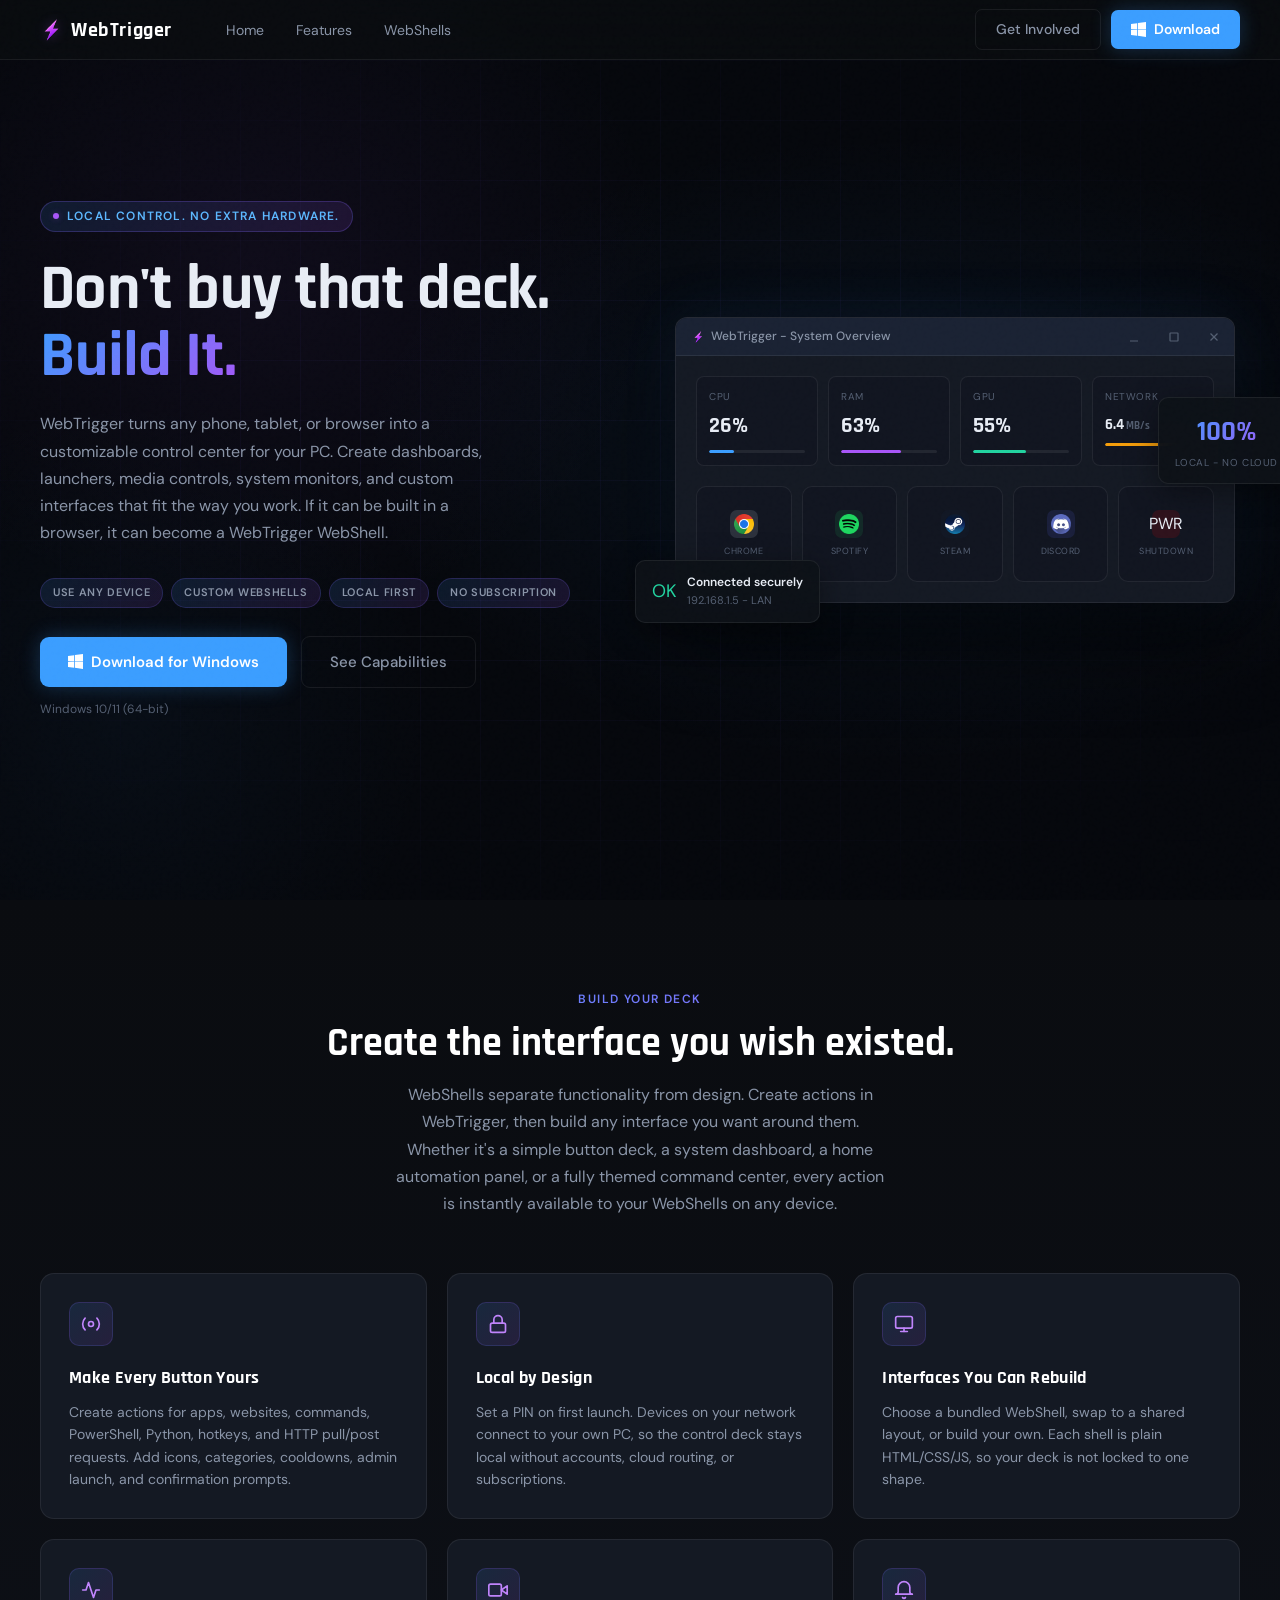
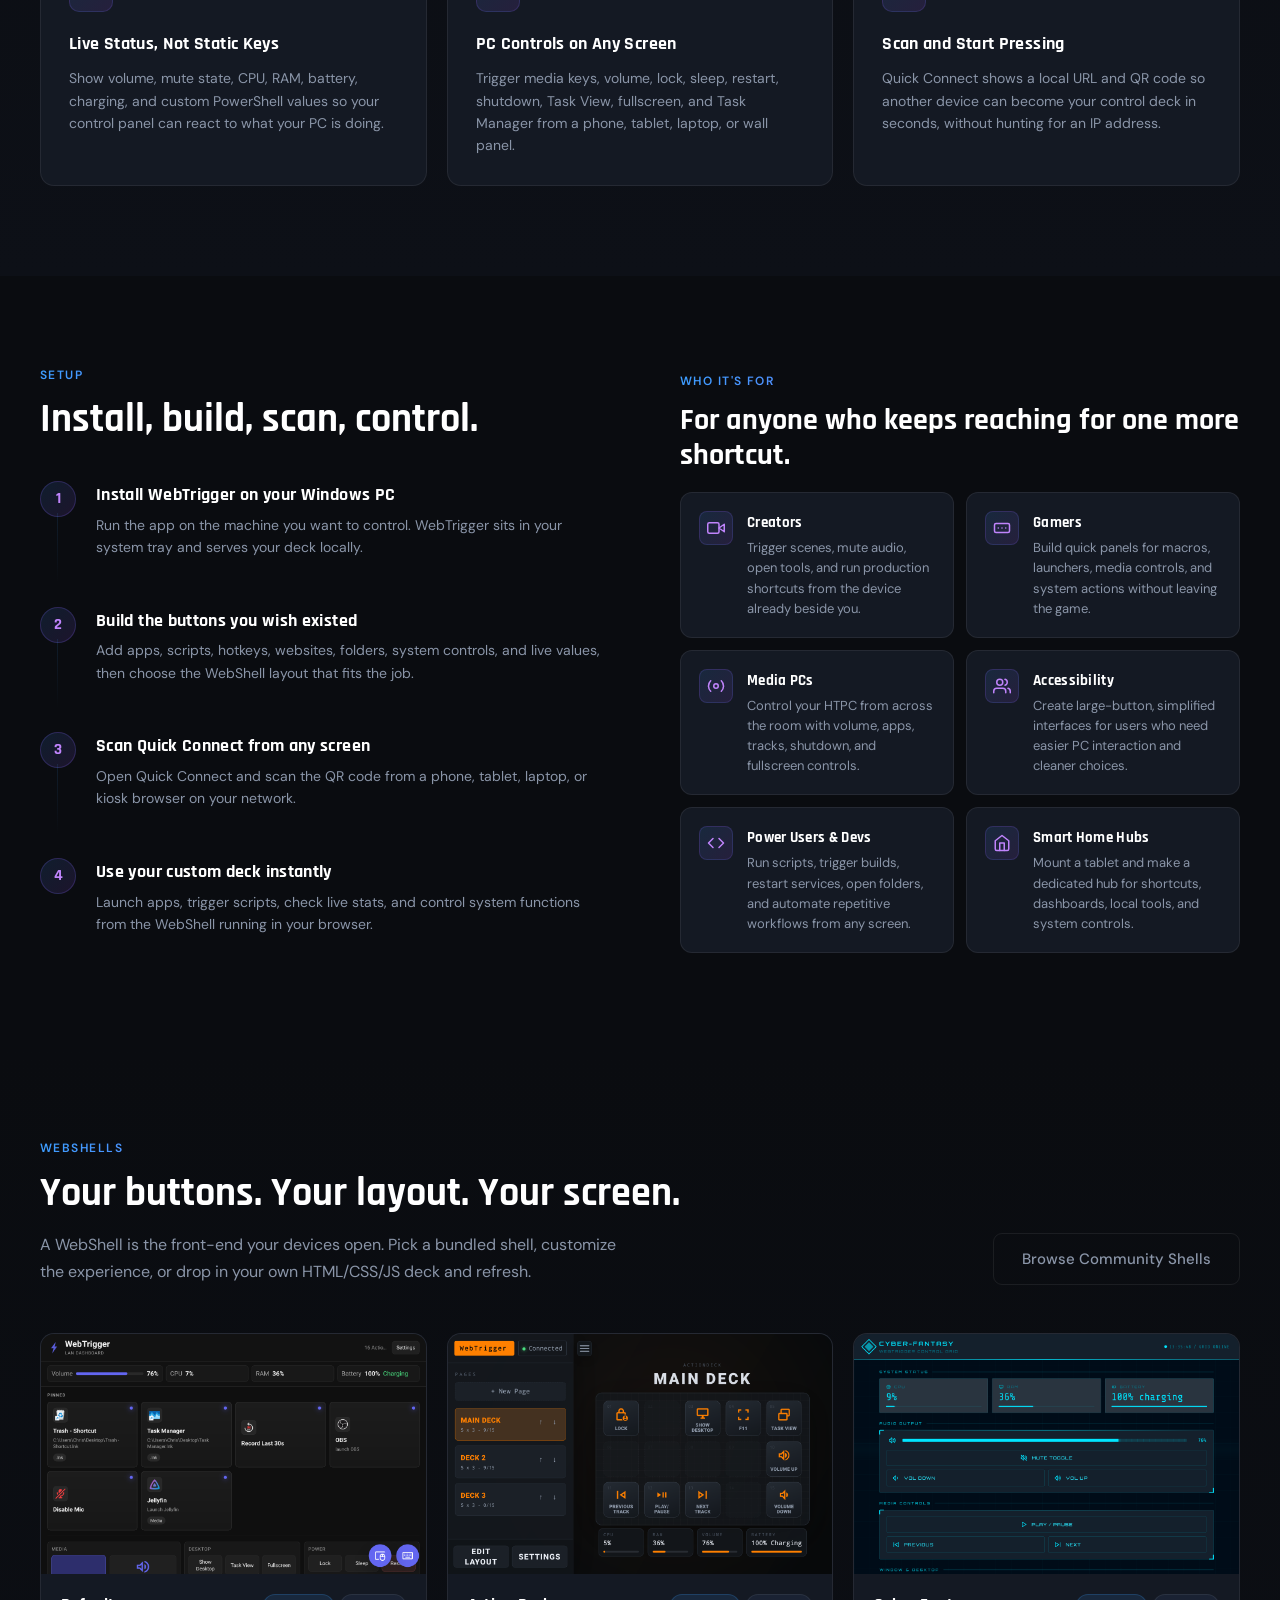
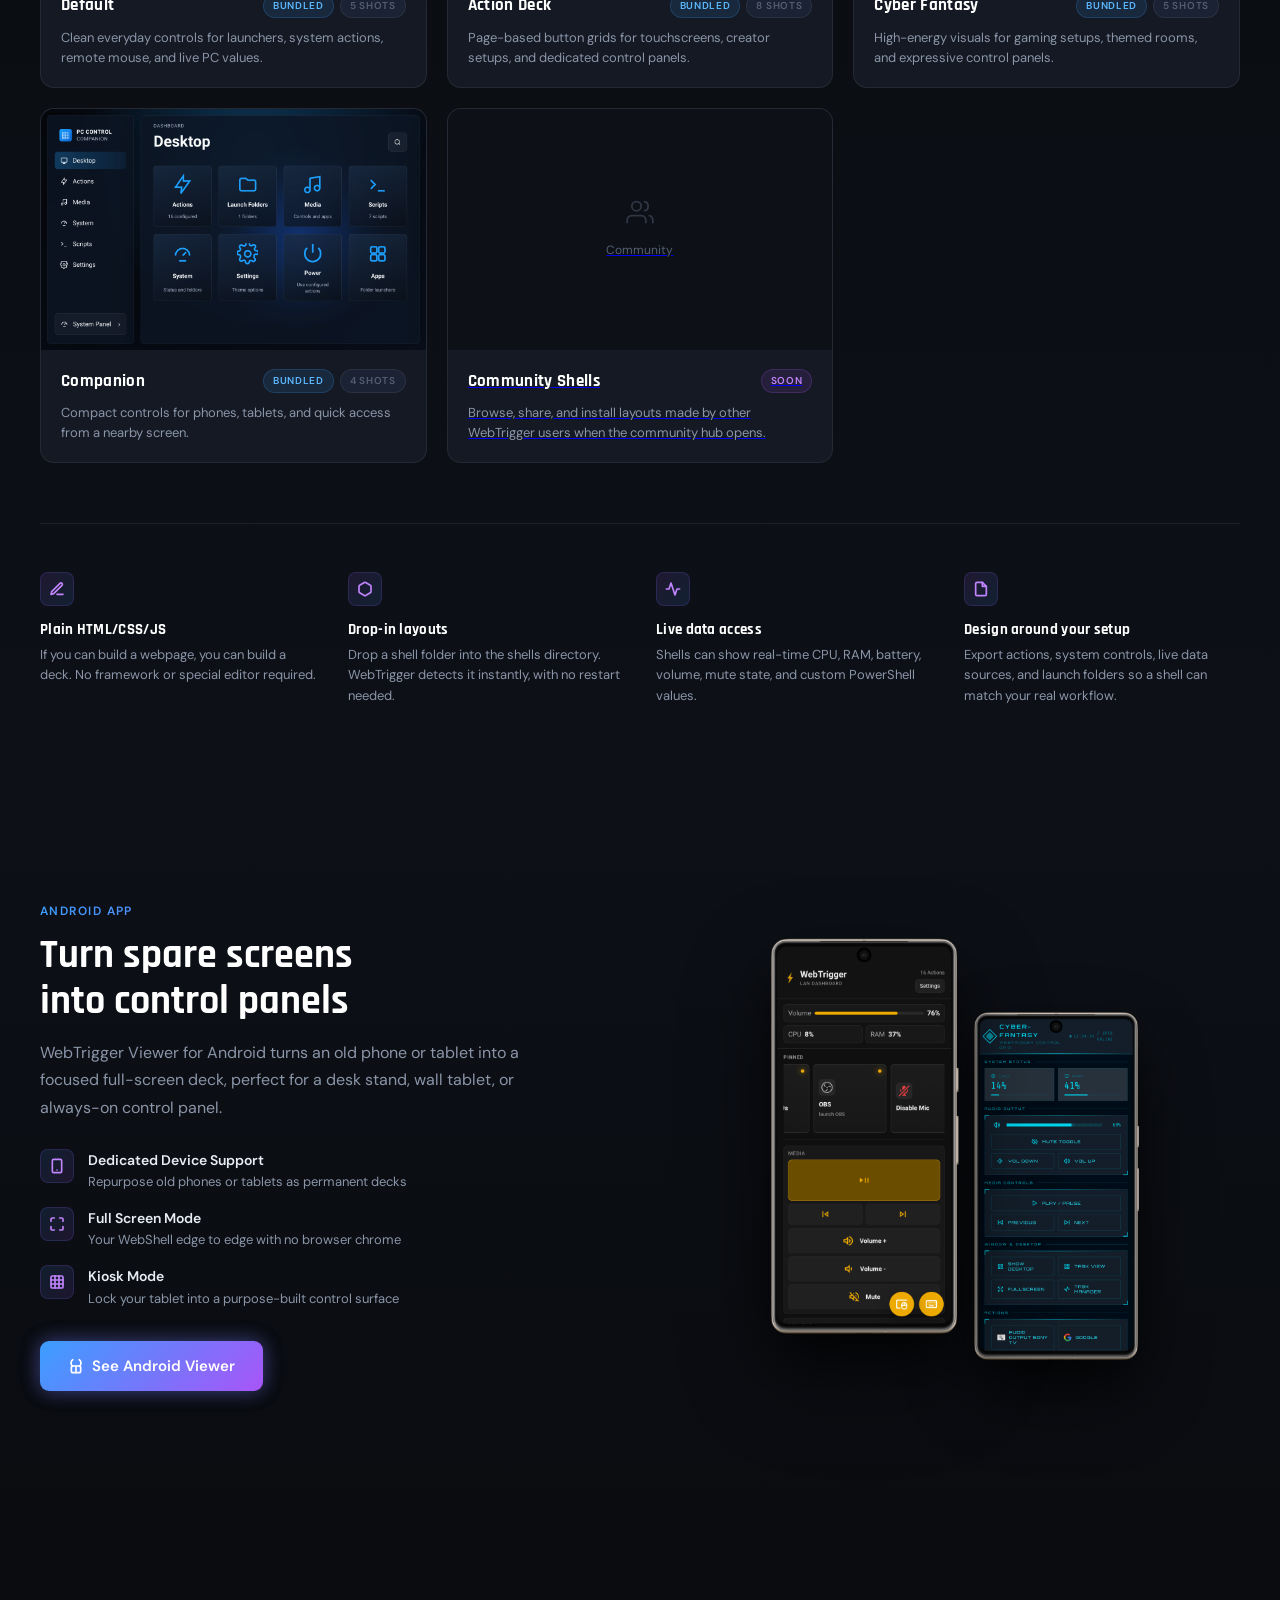
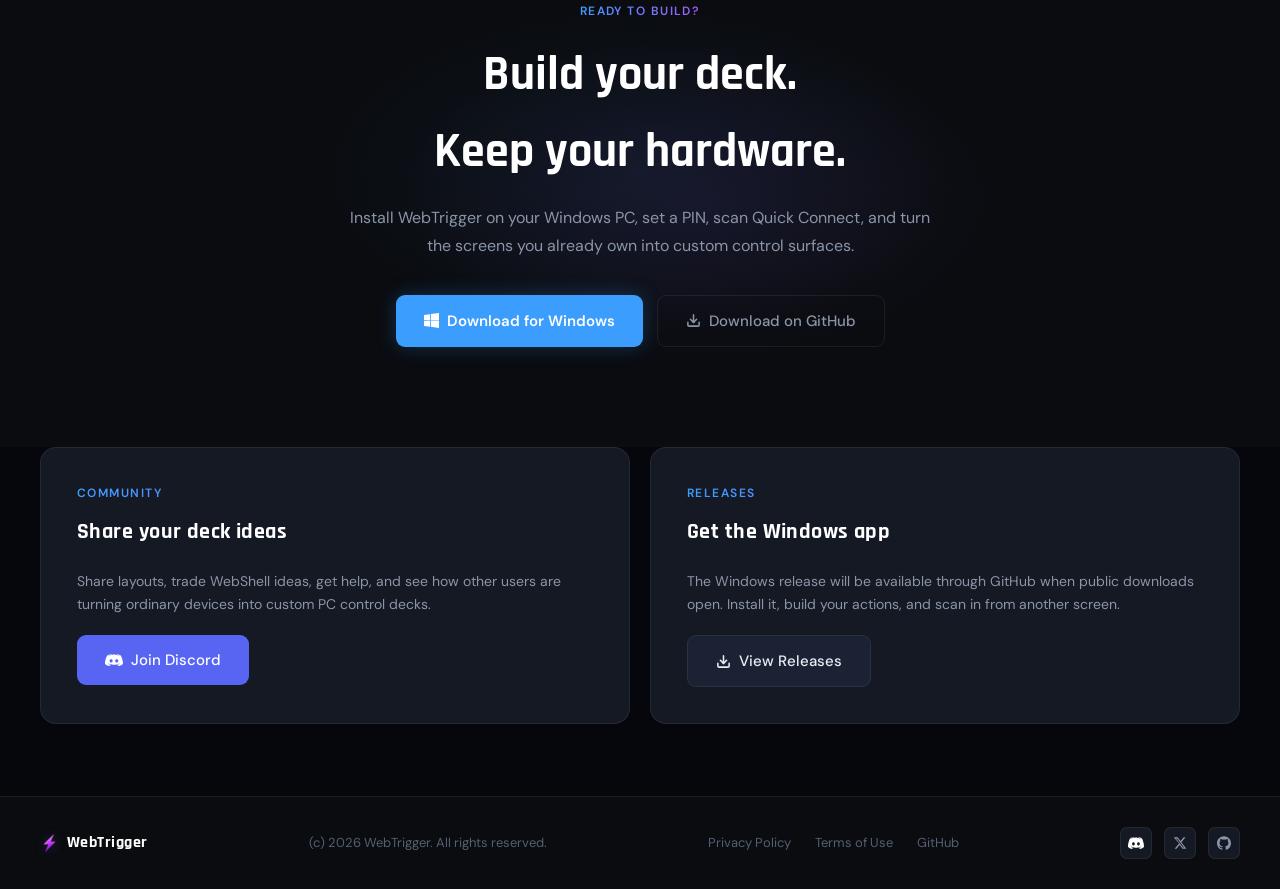
==== commit 93ebab8b: "Add files via upload" ====
--- a/index.html
+++ b/index.html
@@ -3,8 +3,8 @@
 <head>
 <meta charset="UTF-8">
 <meta name="viewport" content="width=device-width, initial-scale=1.0">
-<title>WebTrigger - Control Your PC. From Any Device.</title>
-<meta name="description" content="WebTrigger runs on your Windows PC and serves a PIN-protected WebShell over your local network. Launch actions, read live data, and control system functions from any device.">
+<title>WebTrigger - Build Your Own PC Control Deck</title>
+<meta name="description" content="WebTrigger turns phones, tablets, laptops, and wall panels into local PC control decks for apps, scripts, media, system controls, live data, and custom WebShells.">
 <link rel="preconnect" href="https://fonts.googleapis.com">
 <link rel="preconnect" href="https://fonts.gstatic.com" crossorigin>
 <link href="https://fonts.googleapis.com/css2?family=Rajdhani:wght@400;500;600;700&family=DM+Sans:ital,opsz,wght@0,9..40,300;0,9..40,400;0,9..40,500;1,9..40,300&display=swap" rel="stylesheet">
@@ -35,15 +35,15 @@
   <div class="hero-grid"></div>
   <div class="hero-inner">
     <div class="hero-content">
-      <div class="hero-tag">Available Soon - Windows 10/11</div>
-      <h1>Don't Buy That Deck.<br><span class="accent">Build it.</span></h1>
-      <p class="hero-desc">WebTrigger is used to turn phones, tablets, laptops, and wall panels into customizable control surfaces for your PC. Launch applications, run scripts, control media, monitor system stats, and automate your workflow—all from devices you already own.</p>
+      <div class="hero-tag">Local control. No extra hardware.</div>
+      <h1>Don't buy that deck.<br><span class="accent">Build It.</span></h1>
+      <p class="hero-desc">WebTrigger turns any phone, tablet, or browser into a customizable control center for your PC. Create dashboards, launchers, media controls, system monitors, and custom interfaces that fit the way you work. If it can be built in a browser, it can become a WebTrigger WebShell.</p>
 
       <div class="trust-pills">
-        <span class="pill">PIN Protected</span>
-        <span class="pill">Local Network Only</span>
-        <span class="pill">WebShell Themes</span>
-        <span class="pill">No Cloud Required</span>
+        <span class="pill">Use Any Device</span>
+        <span class="pill">Custom WebShells</span>
+        <span class="pill">Local First</span>
+        <span class="pill">No Subscription</span>
       </div>
 
       <div>
@@ -144,52 +144,52 @@
 <section class="features-section" id="features">
   <div class="container">
     <div class="features-header">
-      <div class="section-tag reveal">Capabilities</div>
-      <div class="section-title reveal reveal-delay-1">Everything you need to control your PC from anywhere on your network.</div>
-      <p class="section-desc reveal reveal-delay-2">WebTrigger combines a Windows desktop manager, a local web server, WebShell themes, live data, launch folders, and system controls into one practical control surface.</p>
+      <div class="section-tag reveal">Build Your Deck</div>
+      <div class="section-title reveal reveal-delay-1">Create the interface you wish existed.</div>
+      <p class="section-desc reveal reveal-delay-2">WebShells separate functionality from design. Create actions in WebTrigger, then build any interface you want around them. Whether it's a simple button deck, a system dashboard, a home automation panel, or a fully themed command center, every action is instantly available to your WebShells on any device.</p>
     </div>
     <div class="features-grid">
       <div class="feature-card reveal">
         <div class="feature-icon">
           <svg width="20" height="20" viewBox="0 0 24 24" fill="none" stroke="currentColor" stroke-width="2" stroke-linecap="round" stroke-linejoin="round"><circle cx="12" cy="12" r="3"></circle><path d="M19.07 4.93a10 10 0 0 1 0 14.14"></path><path d="M4.93 4.93a10 10 0 0 0 0 14.14"></path></svg>
         </div>
-        <div class="feature-title">Custom Actions</div>
-        <div class="feature-desc">Create actions for applications, websites, commands, PowerShell scripts, and hotkeys. Add categories, icons, cooldowns, admin launch, and confirmation requirements.</div>
+        <div class="feature-title">Make Every Button Yours</div>
+        <div class="feature-desc">Create actions for apps, websites, commands, PowerShell, Python, hotkeys, and HTTP pull/post requests. Add icons, categories, cooldowns, admin launch, and confirmation prompts.</div>
       </div>
       <div class="feature-card reveal reveal-delay-1">
         <div class="feature-icon">
           <svg width="20" height="20" viewBox="0 0 24 24" fill="none" stroke="currentColor" stroke-width="2" stroke-linecap="round" stroke-linejoin="round"><rect x="3" y="11" width="18" height="11" rx="2"></rect><path d="M7 11V7a5 5 0 0 1 10 0v4"></path></svg>
         </div>
-        <div class="feature-title">PIN-Protected Access</div>
-        <div class="feature-desc">Set a PIN on first launch. Devices on your local network connect through the WebTrigger server - no accounts, no cloud, no outside access.</div>
+        <div class="feature-title">Local by Design</div>
+        <div class="feature-desc">Set a PIN on first launch. Devices on your network connect to your own PC, so the control deck stays local without accounts, cloud routing, or subscriptions.</div>
       </div>
       <div class="feature-card reveal reveal-delay-2">
         <div class="feature-icon">
           <svg width="20" height="20" viewBox="0 0 24 24" fill="none" stroke="currentColor" stroke-width="2" stroke-linecap="round" stroke-linejoin="round"><rect x="2" y="3" width="20" height="14" rx="2"></rect><line x1="8" y1="21" x2="16" y2="21"></line><line x1="12" y1="17" x2="12" y2="21"></line></svg>
         </div>
-        <div class="feature-title">WebShell Themes</div>
-        <div class="feature-desc">Choose a bundled WebShell, swap to a community theme, or build your own. Each shell is plain HTML/CSS/JS - dropped into a folder and active instantly.</div>
+        <div class="feature-title">Interfaces You Can Rebuild</div>
+        <div class="feature-desc">Choose a bundled WebShell, swap to a shared layout, or build your own. Each shell is plain HTML/CSS/JS, so your deck is not locked to one shape.</div>
       </div>
       <div class="feature-card reveal reveal-delay-3">
         <div class="feature-icon">
           <svg width="20" height="20" viewBox="0 0 24 24" fill="none" stroke="currentColor" stroke-width="2" stroke-linecap="round" stroke-linejoin="round"><polyline points="22 12 18 12 15 21 9 3 6 12 2 12"></polyline></svg>
         </div>
-        <div class="feature-title">Live Data Sources</div>
-        <div class="feature-desc">Built-in sources track volume, mute state, CPU, RAM, battery, and charging. Custom PowerShell sources let themes display any local value you care about.</div>
+        <div class="feature-title">Live Status, Not Static Keys</div>
+        <div class="feature-desc">Show volume, mute state, CPU, RAM, battery, charging, and custom PowerShell values so your control panel can react to what your PC is doing.</div>
       </div>
       <div class="feature-card reveal reveal-delay-4">
         <div class="feature-icon">
           <svg width="20" height="20" viewBox="0 0 24 24" fill="none" stroke="currentColor" stroke-width="2" stroke-linecap="round" stroke-linejoin="round"><polygon points="23 7 16 12 23 17 23 7"></polygon><rect x="1" y="5" width="15" height="14" rx="2"></rect></svg>
         </div>
-        <div class="feature-title">System Controls</div>
-        <div class="feature-desc">Media keys, volume, lock, sleep, restart, shutdown, Task View, fullscreen, and Task Manager - all triggerable from any device running your WebShell.</div>
+        <div class="feature-title">PC Controls on Any Screen</div>
+        <div class="feature-desc">Trigger media keys, volume, lock, sleep, restart, shutdown, Task View, fullscreen, and Task Manager from a phone, tablet, laptop, or wall panel.</div>
       </div>
       <div class="feature-card reveal reveal-delay-5">
         <div class="feature-icon">
           <svg width="20" height="20" viewBox="0 0 24 24" fill="none" stroke="currentColor" stroke-width="2" stroke-linecap="round" stroke-linejoin="round"><path d="M22 17H2a3 3 0 0 0 3-3V9a7 7 0 0 1 14 0v5a3 3 0 0 0 3 3zm-8.27 4a2 2 0 0 1-3.46 0"></path></svg>
         </div>
-        <div class="feature-title">Quick Connect</div>
-        <div class="feature-desc">The Windows app shows a local URL and QR code so you can connect from another device in seconds - no IP hunting, no manual entry.</div>
+        <div class="feature-title">Scan and Start Pressing</div>
+        <div class="feature-desc">Quick Connect shows a local URL and QR code so another device can become your control deck in seconds, without hunting for an IP address.</div>
       </div>
     </div>
   </div>
@@ -201,34 +201,34 @@
     <div class="how-grid">
       <div>
         <div class="section-tag reveal">Setup</div>
-        <div class="section-title reveal reveal-delay-1">Up and running in minutes.</div>
+        <div class="section-title reveal reveal-delay-1">Install, build, scan, control.</div>
         <div class="steps">
           <div class="step reveal reveal-delay-2">
             <div class="step-num">1</div>
             <div>
               <div class="step-title">Install WebTrigger on your Windows PC</div>
-              <div class="step-desc">Download and run the installer. WebTrigger sits in your system tray and starts a local server automatically.</div>
+              <div class="step-desc">Run the app on the machine you want to control. WebTrigger sits in your system tray and serves your deck locally.</div>
             </div>
           </div>
           <div class="step reveal reveal-delay-3">
             <div class="step-num">2</div>
             <div>
-              <div class="step-title">Set a PIN and add your actions</div>
-              <div class="step-desc">Secure your server with a PIN, then create actions - apps, scripts, hotkeys, system controls - and choose your WebShell.</div>
+              <div class="step-title">Build the buttons you wish existed</div>
+              <div class="step-desc">Add apps, scripts, hotkeys, websites, folders, system controls, and live values, then choose the WebShell layout that fits the job.</div>
             </div>
           </div>
           <div class="step reveal reveal-delay-4">
             <div class="step-num">3</div>
             <div>
-              <div class="step-title">Scan Quick Connect from any device</div>
-              <div class="step-desc">Open the Quick Connect window in WebTrigger and scan the QR code from your phone, tablet, or any browser on your network.</div>
+              <div class="step-title">Scan Quick Connect from any screen</div>
+              <div class="step-desc">Open Quick Connect and scan the QR code from a phone, tablet, laptop, or kiosk browser on your network.</div>
             </div>
           </div>
           <div class="step reveal reveal-delay-5">
             <div class="step-num">4</div>
             <div>
-              <div class="step-title">Control your PC from anywhere on your LAN</div>
-              <div class="step-desc">Launch apps, trigger scripts, check live stats, and control system functions - all from your WebShell in a browser.</div>
+              <div class="step-title">Use your custom deck instantly</div>
+              <div class="step-desc">Launch apps, trigger scripts, check live stats, and control system functions from the WebShell running in your browser.</div>
             </div>
           </div>
         </div>
@@ -236,15 +236,15 @@
 
       <div>
         <div class="section-tag reveal">Who It's For</div>
-        <div class="section-title reveal reveal-delay-1" style="font-size:clamp(22px,2.5vw,30px);margin-bottom:20px">Built for anyone who wants their PC on a button.</div>
+        <div class="section-title reveal reveal-delay-1" style="font-size:clamp(22px,2.5vw,30px);margin-bottom:20px">For anyone who keeps reaching for one more shortcut.</div>
         <div class="usecase-grid reveal reveal-delay-2">
           <div class="usecase-card">
             <div class="usecase-icon">
               <svg width="18" height="18" viewBox="0 0 24 24" fill="none" stroke="currentColor" stroke-width="2" stroke-linecap="round" stroke-linejoin="round"><polygon points="23 7 16 12 23 17 23 7"></polygon><rect x="1" y="5" width="15" height="14" rx="2"></rect></svg>
             </div>
             <div>
-              <div class="usecase-title">Streamers</div>
-              <div class="usecase-desc">Swap scenes, mute, trigger alerts, and control OBS from your phone - no extra hardware needed.</div>
+              <div class="usecase-title">Creators</div>
+              <div class="usecase-desc">Trigger scenes, mute audio, open tools, and run production shortcuts from the device already beside you.</div>
             </div>
           </div>
           <div class="usecase-card">
@@ -253,7 +253,7 @@
             </div>
             <div>
               <div class="usecase-title">Gamers</div>
-              <div class="usecase-desc">Quick-action panels for macros, app switching, and system controls without alt-tabbing.</div>
+              <div class="usecase-desc">Build quick panels for macros, launchers, media controls, and system actions without leaving the game.</div>
             </div>
           </div>
           <div class="usecase-card">
@@ -261,8 +261,8 @@
               <svg width="18" height="18" viewBox="0 0 24 24" fill="none" stroke="currentColor" stroke-width="2" stroke-linecap="round" stroke-linejoin="round"><circle cx="12" cy="12" r="3"></circle><path d="M19.07 4.93a10 10 0 0 1 0 14.14M4.93 4.93a10 10 0 0 0 0 14.14"></path></svg>
             </div>
             <div>
-              <div class="usecase-title">Remote Control</div>
-              <div class="usecase-desc">Control your media PC or HTPC from across the room - volume, apps, tracks, all from your phone.</div>
+              <div class="usecase-title">Media PCs</div>
+              <div class="usecase-desc">Control your HTPC from across the room with volume, apps, tracks, shutdown, and fullscreen controls.</div>
             </div>
           </div>
           <div class="usecase-card">
@@ -271,7 +271,7 @@
             </div>
             <div>
               <div class="usecase-title">Accessibility</div>
-              <div class="usecase-desc">Large-button, simplified interfaces for users who need easier PC interaction - fully customizable.</div>
+              <div class="usecase-desc">Create large-button, simplified interfaces for users who need easier PC interaction and cleaner choices.</div>
             </div>
           </div>
           <div class="usecase-card">
@@ -280,7 +280,7 @@
             </div>
             <div>
               <div class="usecase-title">Power Users &amp; Devs</div>
-              <div class="usecase-desc">Run scripts, trigger builds, restart services, and automate workflows from any device on the network.</div>
+              <div class="usecase-desc">Run scripts, trigger builds, restart services, open folders, and automate repetitive workflows from any screen.</div>
             </div>
           </div>
           <div class="usecase-card">
@@ -289,7 +289,7 @@
             </div>
             <div>
               <div class="usecase-title">Smart Home Hubs</div>
-              <div class="usecase-desc">Mount a tablet on the wall and build a dedicated control center - lights, shortcuts, system controls, all in one.</div>
+              <div class="usecase-desc">Mount a tablet and make a dedicated hub for shortcuts, dashboards, local tools, and system controls.</div>
             </div>
           </div>
         </div>
@@ -306,149 +306,128 @@
     <div class="shells-header reveal">
       <div>
         <div class="section-tag">WebShells</div>
-        <div class="section-title">Your Interface. Your Rules.</div>
-        <p class="section-desc" style="max-width:600px">A WebShell is the entire web front-end served to your devices. WebTrigger ships with bundled shells - and swapping to a new one is as simple as dropping a folder and hitting refresh.</p>
+        <div class="section-title">Your buttons. Your layout. Your screen.</div>
+        <p class="section-desc" style="max-width:600px">A WebShell is the front-end your devices open. Pick a bundled shell, customize the experience, or drop in your own HTML/CSS/JS deck and refresh.</p>
       </div>
       <a href="coming-soon.html" class="btn btn-ghost btn-lg reveal">Browse Community Shells</a>
     </div>
 
     <!-- Shell gallery grid -->
-    <div class="shell-gallery reveal reveal-delay-1">
-
-      <div class="shell-card shell-card-featured">
-        <div class="shell-preview shell-preview-default">
-          <div class="shell-preview-img-wrap">
-            <!-- Replace src with actual screenshot: img/shell-default.png -->
-            <div class="shell-img-placeholder">
-              <div class="shell-placeholder-inner">
-                <div class="sph-bar"></div>
-                <div class="sph-grid">
-                  <div class="sph-tile"></div><div class="sph-tile"></div>
-                  <div class="sph-tile"></div><div class="sph-tile"></div>
-                  <div class="sph-tile sph-wide"></div>
-                </div>
-              </div>
-            </div>
-          </div>
+    <div class="shell-gallery shell-selector-grid reveal reveal-delay-1" data-shell-selector>
+
+      <button class="shell-card shell-select-card" type="button" data-shell="default" aria-haspopup="dialog">
+        <div class="shell-preview">
+          <img src="shells/Default1.png" alt="Default WebShell preview">
         </div>
         <div class="shell-card-body">
           <div class="shell-card-meta">
             <div class="shell-card-name">Default</div>
             <div class="shell-badges">
               <span class="shell-badge shell-badge-bundled">Bundled</span>
-              <span class="shell-badge">Responsive</span>
-            </div>
-          </div>
-          <div class="shell-card-desc">A clean general-purpose dashboard for everyday actions and live system values. Works on any screen size.</div>
-        </div>
-      </div>
-
-      <div class="shell-card">
-        <div class="shell-preview shell-preview-action">
-          <div class="shell-preview-img-wrap">
-            <!-- Replace src with actual screenshot: img/shell-actiondeck.png -->
-            <div class="shell-img-placeholder">
-              <div class="shell-placeholder-inner">
-                <div class="sph-bar"></div>
-                <div class="sph-grid">
-                  <div class="sph-tile"></div><div class="sph-tile"></div>
-                  <div class="sph-tile"></div><div class="sph-tile"></div>
-                </div>
-              </div>
-            </div>
-          </div>
+              <span class="shell-badge">5 shots</span>
+            </div>
+          </div>
+          <div class="shell-card-desc">Clean everyday controls for launchers, system actions, remote mouse, and live PC values.</div>
+        </div>
+      </button>
+
+      <button class="shell-card shell-select-card" type="button" data-shell="action" aria-haspopup="dialog">
+        <div class="shell-preview">
+          <img src="shells/Action_Deck1.png" alt="Action Deck WebShell preview">
         </div>
         <div class="shell-card-body">
           <div class="shell-card-meta">
-            <div class="shell-card-name">ActionDeck</div>
+            <div class="shell-card-name">Action Deck</div>
             <div class="shell-badges">
               <span class="shell-badge shell-badge-bundled">Bundled</span>
-              <span class="shell-badge">Touch First</span>
-            </div>
-          </div>
-          <div class="shell-card-desc">Page-based button deck built for touchscreens, stream setups, and dedicated control panels.</div>
-        </div>
-      </div>
-
-      <div class="shell-card">
-        <div class="shell-preview shell-preview-cyber">
-          <div class="shell-preview-img-wrap">
-            <!-- Replace src with actual screenshot: img/shell-cyber.png -->
-            <div class="shell-img-placeholder" style="background:linear-gradient(135deg,#1a001a,#0a000a)">
-              <div class="shell-placeholder-inner">
-                <div class="sph-bar" style="background:rgba(255,100,255,0.15)"></div>
-                <div class="sph-grid">
-                  <div class="sph-tile" style="border-color:rgba(255,100,255,0.2);background:rgba(255,100,255,0.06)"></div>
-                  <div class="sph-tile" style="border-color:rgba(255,100,255,0.2);background:rgba(255,100,255,0.06)"></div>
-                  <div class="sph-tile" style="border-color:rgba(255,100,255,0.2);background:rgba(255,100,255,0.06)"></div>
-                  <div class="sph-tile" style="border-color:rgba(255,100,255,0.2);background:rgba(255,100,255,0.06)"></div>
-                </div>
-              </div>
-            </div>
-          </div>
+              <span class="shell-badge">8 shots</span>
+            </div>
+          </div>
+          <div class="shell-card-desc">Page-based button grids for touchscreens, creator setups, and dedicated control panels.</div>
+        </div>
+      </button>
+
+      <button class="shell-card shell-select-card" type="button" data-shell="cyber" aria-haspopup="dialog">
+        <div class="shell-preview">
+          <img src="shells/Cyber_Fantasy1.png" alt="Cyber Fantasy WebShell preview">
         </div>
         <div class="shell-card-body">
           <div class="shell-card-meta">
             <div class="shell-card-name">Cyber Fantasy</div>
             <div class="shell-badges">
               <span class="shell-badge shell-badge-bundled">Bundled</span>
-              <span class="shell-badge">Visual</span>
-            </div>
-          </div>
-          <div class="shell-card-desc">A stylized high-energy shell for gaming setups, themed rooms, and expressive control panels.</div>
-        </div>
-      </div>
-
-      <div class="shell-card">
-        <div class="shell-preview shell-preview-mobile">
-          <div class="shell-preview-img-wrap">
-            <!-- Replace src with actual screenshot: img/shell-mobile.png -->
-            <div class="shell-img-placeholder" style="background:linear-gradient(135deg,#0f1a2e,#080d18)">
-              <div class="shell-placeholder-inner">
-                <div class="sph-bar" style="background:rgba(59,158,255,0.12)"></div>
-                <div class="sph-grid">
-                  <div class="sph-tile" style="border-color:rgba(59,158,255,0.18);background:rgba(59,158,255,0.05)"></div>
-                  <div class="sph-tile" style="border-color:rgba(59,158,255,0.18);background:rgba(59,158,255,0.05)"></div>
-                  <div class="sph-wide" style="border:1px solid rgba(59,158,255,0.18);background:rgba(59,158,255,0.05);border-radius:6px;height:28px"></div>
-                </div>
-              </div>
-            </div>
-          </div>
+              <span class="shell-badge">5 shots</span>
+            </div>
+          </div>
+          <div class="shell-card-desc">High-energy visuals for gaming setups, themed rooms, and expressive control panels.</div>
+        </div>
+      </button>
+
+      <button class="shell-card shell-select-card" type="button" data-shell="companion" aria-haspopup="dialog">
+        <div class="shell-preview">
+          <img src="shells/Companion1.png" alt="Companion WebShell preview">
         </div>
         <div class="shell-card-body">
           <div class="shell-card-meta">
-            <div class="shell-card-name">Mobile Companion</div>
+            <div class="shell-card-name">Companion</div>
             <div class="shell-badges">
               <span class="shell-badge shell-badge-bundled">Bundled</span>
-              <span class="shell-badge">Mobile</span>
-            </div>
-          </div>
-          <div class="shell-card-desc">A compact mobile-first WebShell built for phones and smaller tablets with one-thumb reach in mind.</div>
-        </div>
-      </div>
-
-      <div class="shell-card shell-card-community">
+              <span class="shell-badge">4 shots</span>
+            </div>
+          </div>
+          <div class="shell-card-desc">Compact controls for phones, tablets, and quick access from a nearby screen.</div>
+        </div>
+      </button>
+
+      <a class="shell-card shell-card-community" href="coming-soon.html">
         <div class="shell-preview shell-preview-community">
-          <div class="shell-preview-img-wrap">
-            <div class="shell-img-placeholder shell-img-placeholder-dim">
-              <div class="shell-community-icon">
-                <svg width="28" height="28" viewBox="0 0 24 24" fill="none" stroke="currentColor" stroke-width="1.5" stroke-linecap="round" stroke-linejoin="round"><path d="M17 21v-2a4 4 0 0 0-4-4H5a4 4 0 0 0-4 4v2"></path><circle cx="9" cy="7" r="4"></circle><path d="M23 21v-2a4 4 0 0 0-3-3.87M16 3.13a4 4 0 0 1 0 7.75"></path></svg>
-              </div>
-              <div style="font-size:12px;color:var(--text3);margin-top:8px">Community</div>
-            </div>
+          <div class="shell-img-placeholder shell-img-placeholder-dim">
+            <div class="shell-community-icon">
+              <svg width="28" height="28" viewBox="0 0 24 24" fill="none" stroke="currentColor" stroke-width="1.5" stroke-linecap="round" stroke-linejoin="round"><path d="M17 21v-2a4 4 0 0 0-4-4H5a4 4 0 0 0-4 4v2"></path><circle cx="9" cy="7" r="4"></circle><path d="M23 21v-2a4 4 0 0 0-3-3.87M16 3.13a4 4 0 0 1 0 7.75"></path></svg>
+            </div>
+            <div style="font-size:12px;color:var(--text3);margin-top:8px">Community</div>
           </div>
         </div>
         <div class="shell-card-body">
           <div class="shell-card-meta">
             <div class="shell-card-name">Community Shells</div>
             <div class="shell-badges">
-              <span class="shell-badge shell-badge-community">Discord</span>
-            </div>
-          </div>
-          <div class="shell-card-desc">Browse, share, and install shells made by the community. New themes are shared in our Discord.</div>
-        </div>
-      </div>
-
+              <span class="shell-badge shell-badge-community">Soon</span>
+            </div>
+          </div>
+          <div class="shell-card-desc">Browse, share, and install layouts made by other WebTrigger users when the community hub opens.</div>
+        </div>
+      </a>
+
+    </div>
+
+    <div class="shell-lightbox" data-shell-lightbox hidden>
+      <div class="shell-lightbox-backdrop" data-shell-close></div>
+      <div class="shell-lightbox-dialog" role="dialog" aria-modal="true" aria-labelledby="shell-lightbox-title" aria-describedby="shell-lightbox-desc" tabindex="-1">
+        <div class="shell-showcase-head">
+          <div>
+            <div class="section-tag" id="shell-showcase-kicker">WebShell Preview</div>
+            <div class="shell-showcase-title" id="shell-lightbox-title">Default</div>
+            <p class="shell-showcase-desc" id="shell-lightbox-desc">A clean everyday dashboard for launchers, system actions, remote mouse, and live PC values.</p>
+          </div>
+          <div class="shell-lightbox-actions">
+            <div class="shell-slide-count" id="shell-slide-count">1 / 5</div>
+            <button class="shell-close-btn" type="button" data-shell-close aria-label="Close screenshot viewer">
+              <svg width="18" height="18" viewBox="0 0 24 24" fill="none" stroke="currentColor" stroke-width="2.5" stroke-linecap="round" stroke-linejoin="round"><line x1="18" y1="6" x2="6" y2="18"></line><line x1="6" y1="6" x2="18" y2="18"></line></svg>
+            </button>
+          </div>
+        </div>
+        <div class="shell-showcase-frame">
+          <button class="shell-nav-btn shell-nav-prev" type="button" data-shell-prev aria-label="Previous screenshot">
+            <svg width="18" height="18" viewBox="0 0 24 24" fill="none" stroke="currentColor" stroke-width="2.5" stroke-linecap="round" stroke-linejoin="round"><polyline points="15 18 9 12 15 6"></polyline></svg>
+          </button>
+          <img id="shell-showcase-img" src="shells/Default1.png" alt="Default WebShell screenshot 1">
+          <button class="shell-nav-btn shell-nav-next" type="button" data-shell-next aria-label="Next screenshot">
+            <svg width="18" height="18" viewBox="0 0 24 24" fill="none" stroke="currentColor" stroke-width="2.5" stroke-linecap="round" stroke-linejoin="round"><polyline points="9 18 15 12 9 6"></polyline></svg>
+          </button>
+        </div>
+        <div class="shell-dots" data-shell-dots aria-label="Screenshot picker"></div>
+      </div>
     </div>
 
     <!-- How shells work explainer -->
@@ -460,7 +439,7 @@
           </div>
           <div>
             <div class="shell-feat-title">Plain HTML/CSS/JS</div>
-            <div class="shell-feat-desc">If you can build a webpage, you can build a shell. No framework, no special tooling required.</div>
+            <div class="shell-feat-desc">If you can build a webpage, you can build a deck. No framework or special editor required.</div>
           </div>
         </div>
         <div class="shell-exp-item">
@@ -468,8 +447,8 @@
             <svg width="16" height="16" viewBox="0 0 24 24" fill="none" stroke="currentColor" stroke-width="2.5" stroke-linecap="round" stroke-linejoin="round"><path d="M21 16V8a2 2 0 0 0-1-1.73l-7-4a2 2 0 0 0-2 0l-7 4A2 2 0 0 0 3 8v8a2 2 0 0 0 1 1.73l7 4a2 2 0 0 0 2 0l7-4A2 2 0 0 0 21 16z"></path></svg>
           </div>
           <div>
-            <div class="shell-feat-title">Drop-in, zero config</div>
-            <div class="shell-feat-desc">Drop a shell folder into the shells directory. WebTrigger detects it instantly - no restart needed.</div>
+            <div class="shell-feat-title">Drop-in layouts</div>
+            <div class="shell-feat-desc">Drop a shell folder into the shells directory. WebTrigger detects it instantly, with no restart needed.</div>
           </div>
         </div>
         <div class="shell-exp-item">
@@ -478,7 +457,7 @@
           </div>
           <div>
             <div class="shell-feat-title">Live data access</div>
-            <div class="shell-feat-desc">Shells pull real-time CPU, RAM, battery, volume, and custom PowerShell values via the WebTrigger API.</div>
+            <div class="shell-feat-desc">Shells can show real-time CPU, RAM, battery, volume, mute state, and custom PowerShell values.</div>
           </div>
         </div>
         <div class="shell-exp-item">
@@ -486,8 +465,8 @@
             <svg width="16" height="16" viewBox="0 0 24 24" fill="none" stroke="currentColor" stroke-width="2.5" stroke-linecap="round" stroke-linejoin="round"><path d="M14 2H6a2 2 0 0 0-2 2v16a2 2 0 0 0 2 2h12a2 2 0 0 0 2-2V8z"></path><polyline points="14 2 14 8 20 8"></polyline></svg>
           </div>
           <div>
-            <div class="shell-feat-title">Export theme context</div>
-            <div class="shell-feat-desc">Export your actions, system controls, live data sources, and launch folders so creators can design around your exact setup.</div>
+            <div class="shell-feat-title">Design around your setup</div>
+            <div class="shell-feat-desc">Export actions, system controls, live data sources, and launch folders so a shell can match your real workflow.</div>
           </div>
         </div>
       </div>
@@ -502,8 +481,8 @@
     <div class="android-inner">
       <div>
         <div class="section-tag reveal">Android App</div>
-        <div class="section-title reveal reveal-delay-1">Introducing<br>WebTrigger Viewer</div>
-        <p class="section-desc reveal reveal-delay-2" style="margin-bottom:28px">Take your WebShell to the next level. WebTrigger Viewer for Android lets you view your local WebShell full screen or in kiosk mode - perfect for a dedicated wall tablet or control panel.</p>
+        <div class="section-title reveal reveal-delay-1">Turn spare screens<br>into control panels</div>
+        <p class="section-desc reveal reveal-delay-2" style="margin-bottom:28px">WebTrigger Viewer for Android turns an old phone or tablet into a focused full-screen deck, perfect for a desk stand, wall tablet, or always-on control panel.</p>
         <ul class="hero-bullets reveal reveal-delay-3" style="margin-bottom:32px">
           <li>
             <div class="bullet-icon">
@@ -511,7 +490,7 @@
             </div>
             <div>
               <div class="bullet-title">Dedicated Device Support</div>
-              <div class="bullet-sub">Repurpose old phones or tablets as permanent control panels</div>
+              <div class="bullet-sub">Repurpose old phones or tablets as permanent decks</div>
             </div>
           </li>
           <li>
@@ -520,7 +499,7 @@
             </div>
             <div>
               <div class="bullet-title">Full Screen Mode</div>
-              <div class="bullet-sub">Your WebShell, edge to edge with no browser chrome</div>
+              <div class="bullet-sub">Your WebShell edge to edge with no browser chrome</div>
             </div>
           </li>
           <li>
@@ -529,45 +508,24 @@
             </div>
             <div>
               <div class="bullet-title">Kiosk Mode</div>
-              <div class="bullet-sub">Lock your tablet as a dedicated control panel</div>
+              <div class="bullet-sub">Lock your tablet into a purpose-built control surface</div>
             </div>
           </li>
         </ul>
         <div class="reveal reveal-delay-4">
           <a href="viewer.html" class="btn btn-primary btn-lg" style="display:inline-flex">
             <svg width="16" height="16" viewBox="0 0 24 24" fill="none" stroke="currentColor" stroke-width="2.5" stroke-linecap="round" stroke-linejoin="round"><path d="M17 2.5C17 2.5 19.5 4 19.5 7.5C19.5 11 17 12.5 17 12.5"></path><path d="M7 2.5C7 2.5 4.5 4 4.5 7.5C4.5 11 7 12.5 7 12.5"></path><rect x="5" y="12" width="14" height="10" rx="2"></rect><line x1="12" y1="12" x2="12" y2="22"></line></svg>
-            Get on Google Play
+            See Android Viewer
           </a>
         </div>
       </div>
 
-      <div class="android-phones reveal">
-        <div class="phone phone-main">
-          <div class="phone-notch"></div>
-          <div class="phone-screen">
-            <div style="font-family:var(--font-display);font-size:11px;font-weight:700;background:var(--brand-gradient);-webkit-background-clip:text;-webkit-text-fill-color:transparent;background-clip:text;letter-spacing:0.1em;text-transform:uppercase;margin-bottom:8px;display:flex;align-items:center;gap:5px"><img src="img/icon.png" alt="" style="width:12px;height:12px;object-fit:contain" /> WebTrigger Viewer</div>
-            <div class="phone-row">
-              <div class="phone-tile">Go</div>
-              <div class="phone-tile">PC</div>
-            </div>
-            <div class="phone-row">
-              <div class="phone-tile">Music</div>
-              <div class="phone-tile">Cam</div>
-            </div>
-            <div class="phone-row">
-              <div class="phone-tile">Mute</div>
-              <div class="phone-tile">Night</div>
-            </div>
-            <div class="phone-label" style="margin-top:8px">Kiosk Mode Active</div>
-          </div>
-        </div>
-        <div class="phone phone-side">
-          <div class="phone-notch"></div>
-          <div class="phone-screen">
-            <div style="font-family:var(--font-display);font-size:10px;color:var(--text3);letter-spacing:0.06em;text-transform:uppercase;margin-bottom:6px">Full Screen</div>
-            <div class="phone-icon"><img src="img/icon.png" alt="" style="width:22px;height:22px;object-fit:contain" /></div>
-            <div class="phone-label">WebShell</div>
-          </div>
+      <div class="viewer-rotator reveal" data-viewer-rotator aria-label="WebTrigger Viewer screenshot preview">
+        <div class="viewer-shot viewer-shot-main">
+          <img src="viewer/Phone1.png" alt="WebTrigger Viewer screenshot on a phone" data-viewer-slot="0">
+        </div>
+        <div class="viewer-shot viewer-shot-side">
+          <img src="viewer/Phone2.png" alt="WebTrigger Viewer screenshot on a tablet or browser" data-viewer-slot="1">
         </div>
       </div>
     </div>
@@ -577,9 +535,9 @@
 <!-- CTA -->
 <section class="cta-section" id="download">
   <div class="cta-inner">
-    <div class="section-tag reveal" style="display:inline-flex;margin:0 auto 16px">Ready to Take Control?</div>
-    <h2 class="reveal reveal-delay-1">Download WebTrigger.<br>Take Control.</h2>
-    <p class="reveal reveal-delay-2">Install on your Windows PC, set a PIN, scan Quick Connect, and start controlling everything from any device in minutes.</p>
+    <div class="section-tag reveal" style="display:inline-flex;margin:0 auto 16px">Ready to Build?</div>
+    <h2 class="reveal reveal-delay-1">Build your deck.<br>Keep your hardware.</h2>
+    <p class="reveal reveal-delay-2">Install WebTrigger on your Windows PC, set a PIN, scan Quick Connect, and turn the screens you already own into custom control surfaces.</p>
     <div class="cta-buttons reveal reveal-delay-3">
       <a href="download.html" class="btn btn-primary btn-lg btn-win">Download for Windows</a>
       <a href="download.html" class="btn btn-ghost btn-lg"><svg width="15" height="15" viewBox="0 0 24 24" fill="none" stroke="currentColor" stroke-width="2.5" stroke-linecap="round" stroke-linejoin="round"><path d="M21 15v4a2 2 0 0 1-2 2H5a2 2 0 0 1-2-2v-4"></path><polyline points="7 10 12 15 17 10"></polyline><line x1="12" y1="15" x2="12" y2="3"></line></svg>Download on GitHub</a>
@@ -593,12 +551,12 @@
     <div class="community-card reveal">
       <div>
         <div class="section-tag">Community</div>
-        <div class="community-title">Join the Discord</div>
-      </div>
-      <p class="community-desc">Share your setups, create and download WebShells, get help, and connect with other WebTrigger users. The community is where shells come to life.</p>
+        <div class="community-title">Share your deck ideas</div>
+      </div>
+      <p class="community-desc">Share layouts, trade WebShell ideas, get help, and see how other users are turning ordinary devices into custom PC control decks.</p>
       <div>
         <a href="coming-soon.html" class="btn btn-discord btn-lg">
-          <svg width="16" height="16" viewBox="0 0 24 24" fill="currentColor"><path d="M20.317 4.37a19.791 19.791 0 0 0-4.885-1.515.074.074 0 0 0-.079.037c-.21.375-.444.864-.608 1.25a18.27 18.27 0 0 0-5.487 0 12.64 12.64 0 0 0-.617-1.25.077.077 0 0 0-.079-.037A19.736 19.736 0 0 0 3.677 4.37a.07.07 0 0 0-.032.027C.533 9.046-.32 13.58.099 18.057a.082.082 0 0 0 .031.057 19.9 19.9 0 0 0 5.993 3.03.078.078 0 0 0 .084-.028 14.09 14.09 0 0 0 1.226-1.994.076.076 0 0 0-.041-.106 13.107 13.107 0 0 1-1.872-.892.077.077 0 0 1-.008-.128 10.2 10.2 0 0 0 .372-.292.074.074 0 0 1 .077-.01c3.928 1.793 8.18 1.793 12.062 0a.074.074 0 0 1 .078.01c.12.098.246.198.373.292a.077.077 0 0 1-.006.127 12.299 12.299 0 0 1-1.873.892.077.077 0 0 0-.041.107c.36.698.772 1.362 1.225 1.993a.076.076 0 0 0 .084.028 19.839 19.839 0 0 0 6.002-3.03.077.077 0 0 0 .032-.054c.5-5.177-.838-9.674-3.549-13.66a.061.061 0 0 0-.031-.03z"/></svg>
+          <img class="discord-badge-icon" src="img/Discord_Badge.svg" alt="" aria-hidden="true">
           Join Discord
         </a>
       </div>
@@ -606,9 +564,9 @@
     <div class="community-card reveal reveal-delay-2">
       <div>
         <div class="section-tag">Releases</div>
-        <div class="community-title">Download on GitHub</div>
-      </div>
-      <p class="community-desc">The latest version of WebTrigger will be available via GitHub Releases. Download the installer and stay up to date.</p>
+        <div class="community-title">Get the Windows app</div>
+      </div>
+      <p class="community-desc">The Windows release will be available through GitHub when public downloads open. Install it, build your actions, and scan in from another screen.</p>
       <div>
         <a href="download.html" class="btn btn-github btn-lg">
           <svg width="15" height="15" viewBox="0 0 24 24" fill="none" stroke="currentColor" stroke-width="2.5" stroke-linecap="round" stroke-linejoin="round"><path d="M21 15v4a2 2 0 0 1-2 2H5a2 2 0 0 1-2-2v-4"></path><polyline points="7 10 12 15 17 10"></polyline><line x1="12" y1="15" x2="12" y2="3"></line></svg>
@@ -634,7 +592,7 @@
     </div>
     <div class="footer-social">
       <a href="coming-soon.html" class="social-btn" title="Discord">
-        <svg width="14" height="14" viewBox="0 0 24 24" fill="currentColor"><path d="M20.317 4.37a19.791 19.791 0 0 0-4.885-1.515.074.074 0 0 0-.079.037c-.21.375-.444.864-.608 1.25a18.27 18.27 0 0 0-5.487 0 12.64 12.64 0 0 0-.617-1.25.077.077 0 0 0-.079-.037A19.736 19.736 0 0 0 3.677 4.37a.07.07 0 0 0-.032.027C.533 9.046-.32 13.58.099 18.057a.082.082 0 0 0 .031.057 19.9 19.9 0 0 0 5.993 3.03.078.078 0 0 0 .084-.028 14.09 14.09 0 0 0 1.226-1.994.076.076 0 0 0-.041-.106 13.107 13.107 0 0 1-1.872-.892.077.077 0 0 1-.008-.128 10.2 10.2 0 0 0 .372-.292.074.074 0 0 1 .077-.01c3.928 1.793 8.18 1.793 12.062 0a.074.074 0 0 1 .078.01c.12.098.246.198.373.292a.077.077 0 0 1-.006.127 12.299 12.299 0 0 1-1.873.892.077.077 0 0 0-.041.107c.36.698.772 1.362 1.225 1.993a.076.076 0 0 0 .084.028 19.839 19.839 0 0 0 6.002-3.03.077.077 0 0 0 .032-.054c.5-5.177-.838-9.674-3.549-13.66a.061.061 0 0 0-.031-.03z"/></svg>
+        <img class="discord-badge-icon" src="img/Discord_Badge.svg" alt="" aria-hidden="true">
       </a>
       <a href="coming-soon.html" class="social-btn" title="Twitter/X">
         <svg width="14" height="14" viewBox="0 0 24 24" fill="currentColor"><path d="M18.244 2.25h3.308l-7.227 8.26 8.502 11.24H16.17l-4.714-6.231-5.401 6.231H2.74l7.73-8.835L1.254 2.25H8.08l4.713 6.231zm-1.161 17.52h1.833L7.084 4.126H5.117z"/></svg>
--- a/css/style.css
+++ b/css/style.css
@@ -29,12 +29,16 @@
   html { scroll-behavior: smooth; }
 
   body {
-    background: var(--bg);
+    background: #05070c;
     color: var(--text);
     font-family: var(--font-body);
     font-size: 15px;
     line-height: 1.6;
     overflow-x: hidden;
+  }
+
+  body.modal-open {
+    overflow: hidden;
   }
 
   /* -- NOISE OVERLAY -- */
@@ -898,6 +902,53 @@
     font-size: 16px;
   }
 
+.viewer-rotator {
+    display: flex;
+    align-items: center;
+    justify-content: center;
+    gap: 0;
+    min-height: clamp(520px, 58vh, 720px);
+    pointer-events: none;
+  }
+
+  .viewer-shot {
+    position: relative;
+    overflow: visible;
+    background: transparent;
+    border: 0;
+    box-shadow: none;
+  }
+
+  .viewer-shot::before {
+    display: none;
+  }
+
+  .viewer-shot-main {
+    transform: translateX(44px) translateY(-12px);
+    z-index: 2;
+  }
+
+  .viewer-shot-side {
+    transform: translateX(-44px) translateY(38px) scale(0.88);
+    opacity: 0.92;
+    z-index: 1;
+  }
+
+  .viewer-shot img {
+    width: auto;
+    max-width: 100%;
+    height: clamp(520px, 58vh, 720px);
+    display: block;
+    object-fit: contain;
+    filter: drop-shadow(0 28px 42px rgba(0,0,0,0.48));
+    transition: opacity 0.35s ease, transform 0.35s ease;
+  }
+
+  .viewer-shot img.is-swapping {
+    opacity: 0;
+    transform: scale(0.985);
+  }
+
   /* -- CTA -- */
   .cta-section {
     padding: 100px 40px;
@@ -911,6 +962,7 @@
     position: absolute;
     inset: 0;
     background: radial-gradient(ellipse 50% 60% at 50% 50%, rgba(59,158,255,0.07) 0%, transparent 50%), radial-gradient(ellipse 40% 50% at 55% 55%, rgba(168,85,247,0.07) 0%, transparent 60%);
+    pointer-events: none;
   }
 
   .cta-inner {
@@ -938,6 +990,79 @@
 
   .cta-buttons { display: flex; justify-content: center; gap: 14px; flex-wrap: wrap; }
 
+  /* -- MASCOT PLACEHOLDER PAGES -- */
+  .mascot-page {
+    min-height: 100vh;
+    display: flex;
+    align-items: center;
+    padding-top: 100px;
+  }
+
+  .mascot-page .container {
+    position: relative;
+    z-index: 1;
+    width: 100%;
+  }
+
+  .mascot-layout {
+    display: grid;
+    grid-template-columns: minmax(0, 1fr) minmax(260px, 380px);
+    align-items: center;
+    gap: 56px;
+  }
+
+  .mascot-copy {
+    max-width: 620px;
+  }
+
+  .mascot-copy .section-tag {
+    display: inline-flex;
+    margin-bottom: 16px;
+  }
+
+  .mascot-copy h1 {
+    font-family: var(--font-display);
+    font-size: clamp(34px, 4vw, 52px);
+    line-height: 1.08;
+    color: var(--white);
+    margin-bottom: 16px;
+  }
+
+  .mascot-copy p {
+    color: var(--text2);
+    font-size: 16px;
+    line-height: 1.75;
+    margin-bottom: 32px;
+  }
+
+  .mascot-art {
+    position: relative;
+    display: flex;
+    justify-content: center;
+    align-items: flex-end;
+    min-height: 420px;
+  }
+
+  .mascot-art::before {
+    content: '';
+    position: absolute;
+    inset: 12% 8% 0;
+    border-radius: 50%;
+    background: radial-gradient(ellipse at center, rgba(168,85,247,0.26), rgba(59,158,255,0.12) 45%, transparent 72%);
+    filter: blur(8px);
+  }
+
+  .mascot-art img {
+    position: relative;
+    z-index: 1;
+    max-width: min(100%, 340px);
+    max-height: 520px;
+    width: auto;
+    height: auto;
+    object-fit: contain;
+    filter: drop-shadow(0 28px 42px rgba(0,0,0,0.5));
+  }
+
   .cta-note {
     margin-top: 16px;
     font-size: 13px;
@@ -953,7 +1078,7 @@
 
   /* -- COMMUNITY -- */
   .community-section {
-    padding: 0 40px 100px;
+    padding: 0 40px 72px;
   }
 
   .community-inner {
@@ -989,6 +1114,14 @@
     color: white;
   }
 
+  .discord-badge-icon {
+    width: 18px;
+    height: 14px;
+    display: block;
+    flex: 0 0 auto;
+    object-fit: contain;
+  }
+
   .btn-discord:hover { background: #6b77f5; transform: translateY(-1px); }
 
   .btn-github {
@@ -1039,6 +1172,11 @@
   }
 
   .social-btn:hover { background: var(--surface2); color: var(--text); border-color: rgba(255,255,255,0.12); }
+
+  .social-btn .discord-badge-icon {
+    width: 16px;
+    height: 12px;
+  }
 
   /* -- SCROLL ANIMATIONS -- */
   .reveal {
@@ -1250,11 +1388,43 @@
     .footer-inner { flex-direction: column; align-items: flex-start; gap: 16px; }
     .themes-scroll-wrapper { margin: 0 -20px; padding: 0 20px 10px; }
     .float-card-1, .float-card-2 { display: none; }
+    .mascot-page { padding: 100px 20px 60px; }
+    .mascot-layout { grid-template-columns: 1fr; gap: 28px; text-align: center; }
+    .mascot-copy { max-width: 640px; margin: 0 auto; }
+    .mascot-copy .cta-buttons { justify-content: center; }
+    .mascot-art { order: -1; min-height: 260px; }
+    .mascot-art img { max-height: 320px; }
+    .viewer-rotator {
+      min-height: clamp(440px, 62vh, 620px);
+    }
+    .viewer-shot-main {
+      transform: translateX(36px) translateY(-8px);
+    }
+    .viewer-shot-side {
+      transform: translateX(-36px) translateY(30px) scale(0.88);
+    }
+    .viewer-shot img {
+      height: clamp(440px, 62vh, 620px);
+    }
   }
 
   @media (max-width: 600px) {
     .features-grid { grid-template-columns: 1fr; }
     .android-phones { display: none; }
+    .viewer-rotator {
+      flex-direction: column;
+      gap: 14px;
+      min-height: auto;
+    }
+    .viewer-shot-main,
+    .viewer-shot-side {
+      width: min(100%, 420px);
+      transform: none;
+      opacity: 1;
+    }
+    .viewer-shot img {
+      height: clamp(360px, 72vh, 500px);
+    }
     .usecase-grid { grid-template-columns: 1fr; }
     .shells-visual { display: none; }
   }
@@ -1315,11 +1485,42 @@
     box-shadow: 0 16px 40px rgba(0,0,0,0.35), 0 0 0 1px rgba(168,85,247,0.1);
   }
 
+  .shell-selector-grid {
+    align-items: stretch;
+  }
+
+  .shell-select-card {
+    color: inherit;
+    text-align: left;
+    cursor: pointer;
+    font: inherit;
+  }
+
+  .shell-select-card:focus-visible,
+  .shell-lightbox-dialog:focus-visible,
+  .shell-close-btn:focus-visible,
+  .shell-nav-btn:focus-visible,
+  .shell-dot:focus-visible {
+    outline: 2px solid var(--accent2);
+    outline-offset: 3px;
+  }
+
   .shell-preview {
     width: 100%;
     aspect-ratio: 16/9;
     overflow: hidden;
     background: var(--bg2);
+  }
+
+  .shell-selector-grid .shell-preview {
+    aspect-ratio: 16/10;
+  }
+
+  .shell-preview img {
+    width: 100%;
+    height: 100%;
+    display: block;
+    object-fit: cover;
   }
 
   .shell-preview-img-wrap {
@@ -1443,6 +1644,177 @@
     line-height: 1.6;
   }
 
+  .shell-lightbox[hidden] {
+    display: none;
+  }
+
+  .shell-lightbox {
+    position: fixed;
+    inset: 0;
+    z-index: 500;
+    display: flex;
+    align-items: center;
+    justify-content: center;
+    padding: 24px;
+  }
+
+  .shell-lightbox-backdrop {
+    position: absolute;
+    inset: 0;
+    background: rgba(3,5,10,0.82);
+    backdrop-filter: blur(14px);
+  }
+
+  .shell-lightbox-dialog {
+    position: relative;
+    z-index: 1;
+    width: min(1180px, 100%);
+    max-height: calc(100vh - 48px);
+    overflow: auto;
+    background: var(--surface);
+    border: 1px solid rgba(255,255,255,0.12);
+    border-radius: 14px;
+    padding: 20px;
+    box-shadow: 0 28px 80px rgba(0,0,0,0.62), 0 0 0 1px rgba(59,158,255,0.08);
+  }
+
+  .shell-showcase-head {
+    display: flex;
+    justify-content: space-between;
+    align-items: flex-start;
+    gap: 24px;
+    margin-bottom: 18px;
+  }
+
+  .shell-showcase-title {
+    font-family: var(--font-display);
+    font-size: clamp(24px, 3vw, 34px);
+    line-height: 1.05;
+    font-weight: 700;
+    color: var(--white);
+    margin-bottom: 8px;
+  }
+
+  .shell-showcase-desc {
+    color: var(--text2);
+    font-size: 14px;
+    line-height: 1.6;
+    max-width: 640px;
+  }
+
+  .shell-slide-count {
+    flex: 0 0 auto;
+    border: 1px solid var(--border);
+    background: var(--bg3);
+    color: var(--text2);
+    border-radius: 100px;
+    padding: 6px 12px;
+    font-size: 12px;
+    font-weight: 600;
+    letter-spacing: 0.05em;
+  }
+
+  .shell-lightbox-actions {
+    display: flex;
+    align-items: center;
+    gap: 10px;
+    flex: 0 0 auto;
+  }
+
+  .shell-close-btn {
+    width: 38px;
+    height: 38px;
+    border-radius: 50%;
+    border: 1px solid var(--border);
+    background: var(--bg3);
+    color: var(--text);
+    display: flex;
+    align-items: center;
+    justify-content: center;
+    cursor: pointer;
+    transition: background 0.2s, border-color 0.2s;
+  }
+
+  .shell-close-btn:hover {
+    background: var(--surface2);
+    border-color: rgba(255,255,255,0.16);
+  }
+
+  .shell-showcase-frame {
+    position: relative;
+    aspect-ratio: 16/10;
+    width: 100%;
+    max-height: calc(100vh - 230px);
+    overflow: hidden;
+    border-radius: 10px;
+    border: 1px solid rgba(255,255,255,0.1);
+    background: #05070c;
+  }
+
+  .shell-showcase-frame img {
+    width: 100%;
+    height: 100%;
+    display: block;
+    object-fit: contain;
+    transition: opacity 0.16s ease, transform 0.16s ease;
+  }
+
+  .shell-showcase-frame img.is-changing {
+    opacity: 0;
+    transform: scale(0.985);
+  }
+
+  .shell-nav-btn {
+    position: absolute;
+    top: 50%;
+    transform: translateY(-50%);
+    z-index: 2;
+    width: 42px;
+    height: 42px;
+    border-radius: 50%;
+    border: 1px solid rgba(255,255,255,0.12);
+    background: rgba(10,12,16,0.76);
+    color: var(--text);
+    display: flex;
+    align-items: center;
+    justify-content: center;
+    cursor: pointer;
+    backdrop-filter: blur(10px);
+    transition: background 0.2s, border-color 0.2s, transform 0.2s;
+  }
+
+  .shell-nav-btn:hover {
+    background: rgba(26,34,51,0.92);
+    border-color: rgba(59,158,255,0.35);
+  }
+
+  .shell-nav-prev { left: 14px; }
+  .shell-nav-next { right: 14px; }
+
+  .shell-dots {
+    display: flex;
+    flex-wrap: wrap;
+    justify-content: center;
+    gap: 8px;
+    margin-top: 18px;
+  }
+
+  .shell-dot {
+    width: 9px;
+    height: 9px;
+    border-radius: 50%;
+    border: 0;
+    background: rgba(255,255,255,0.18);
+    cursor: pointer;
+    padding: 0;
+    transition: background 0.2s, transform 0.2s;
+  }
+
+  .shell-dot.is-active {
+    background: var(--accent2);
+    transform: scale(1.25);
+  }
+
   /* Explainer row below gallery */
   .shells-explainer {
     border-top: 1px solid var(--border);
@@ -1467,6 +1839,11 @@
     .shell-card-featured { grid-column: span 2; }
     .shells-explainer-grid { grid-template-columns: 1fr 1fr; }
     .shells-header { flex-direction: column; align-items: flex-start; }
+    .shell-lightbox { padding: 14px; }
+    .shell-lightbox-dialog { max-height: calc(100vh - 28px); padding: 14px; }
+    .shell-showcase-head { flex-direction: column; gap: 12px; }
+    .shell-lightbox-actions { width: 100%; justify-content: space-between; }
+    .shell-showcase-frame { max-height: calc(100vh - 260px); }
   }
 
   @media (max-width: 600px) {
@@ -1474,4 +1851,7 @@
     .shell-card-featured { grid-column: span 1; }
     .shells-explainer-grid { grid-template-columns: 1fr; }
     .trust-pills { gap: 6px; }
-  }
+    .shell-nav-btn { width: 36px; height: 36px; }
+    .shell-nav-prev { left: 8px; }
+    .shell-nav-next { right: 8px; }
+  }
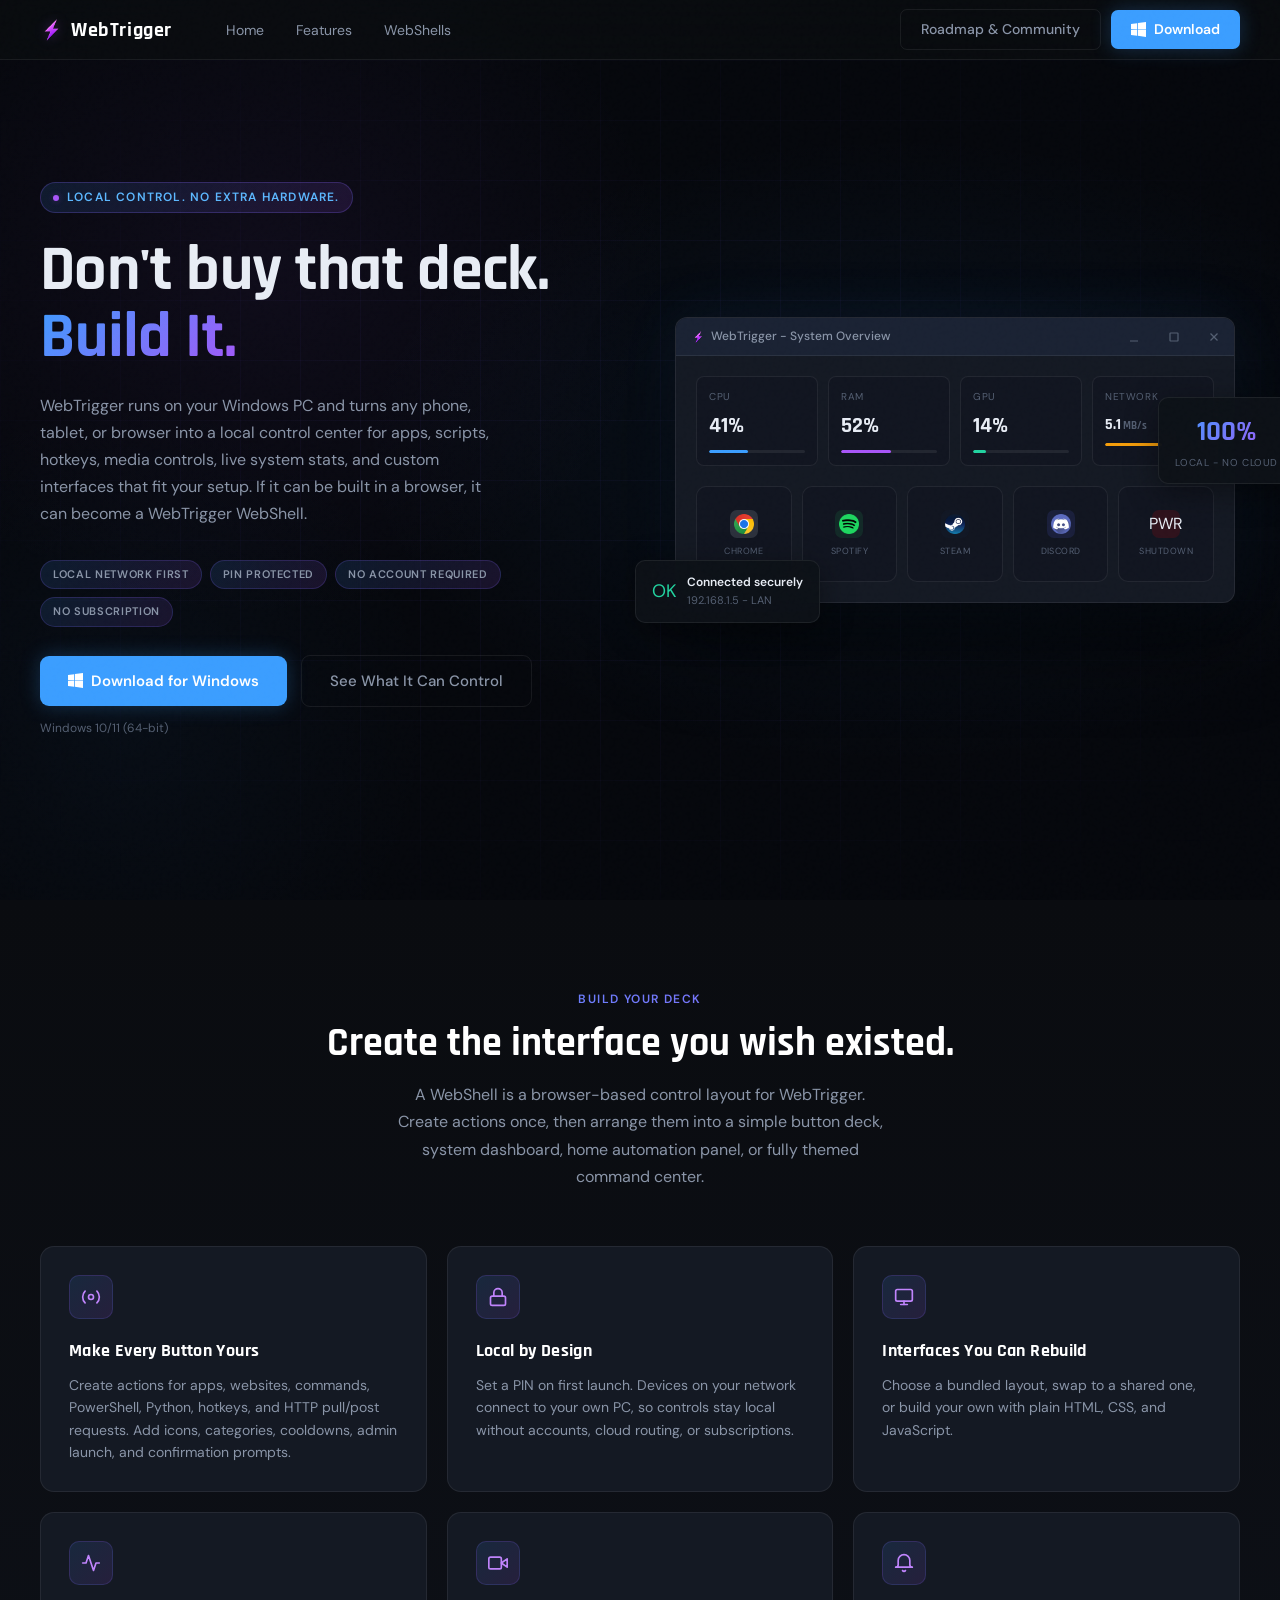
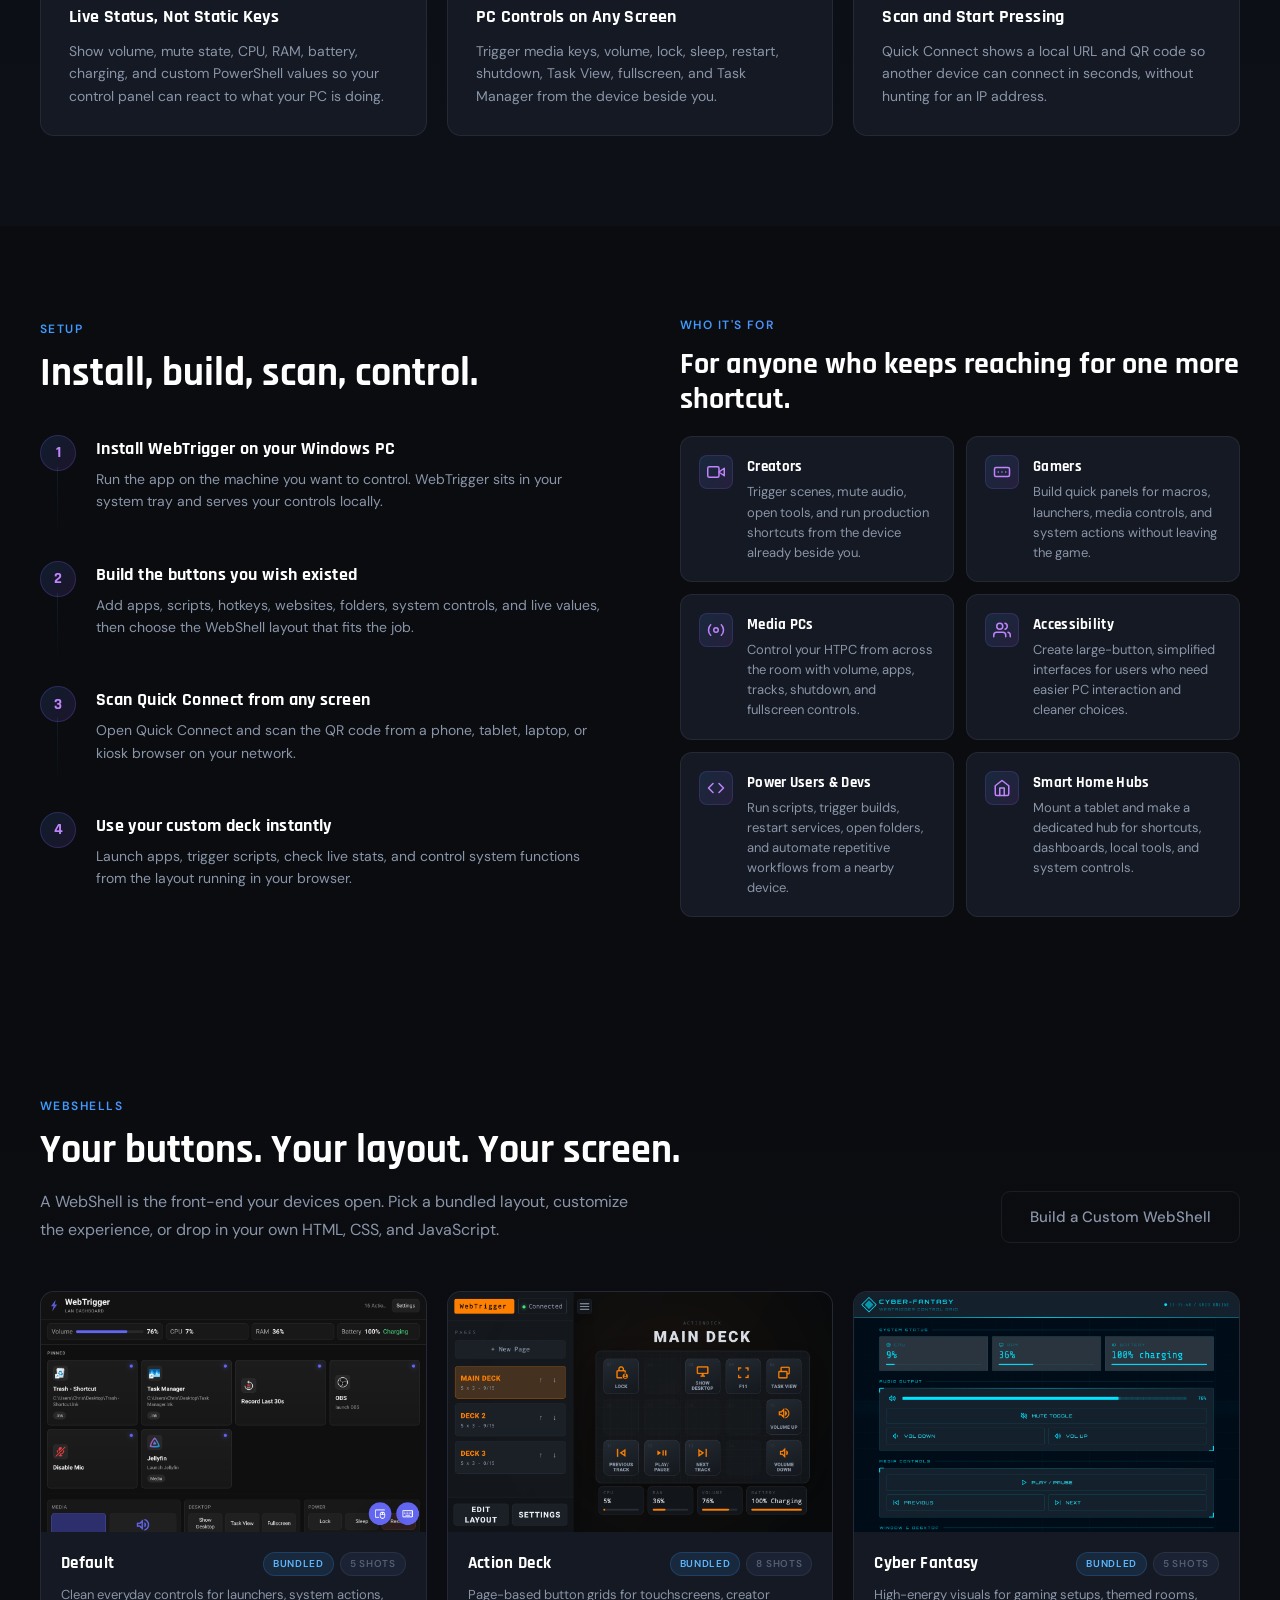
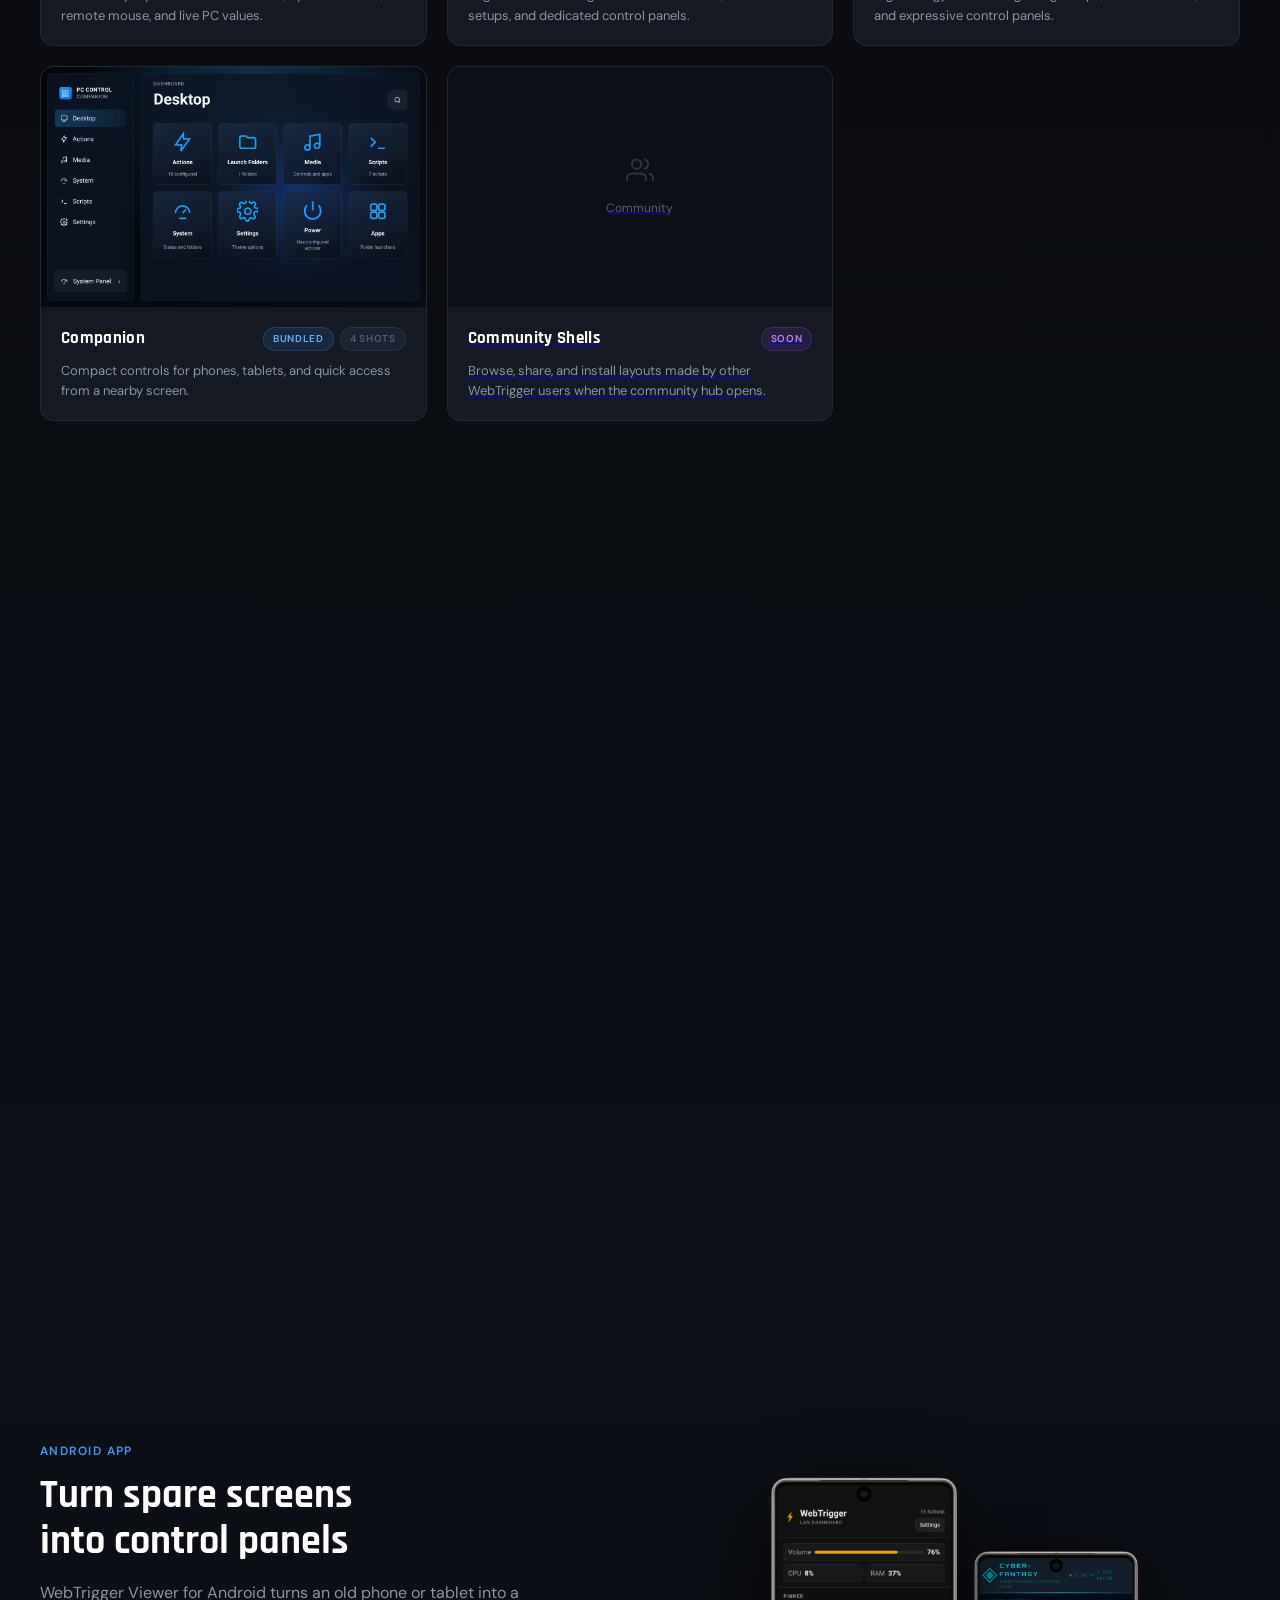
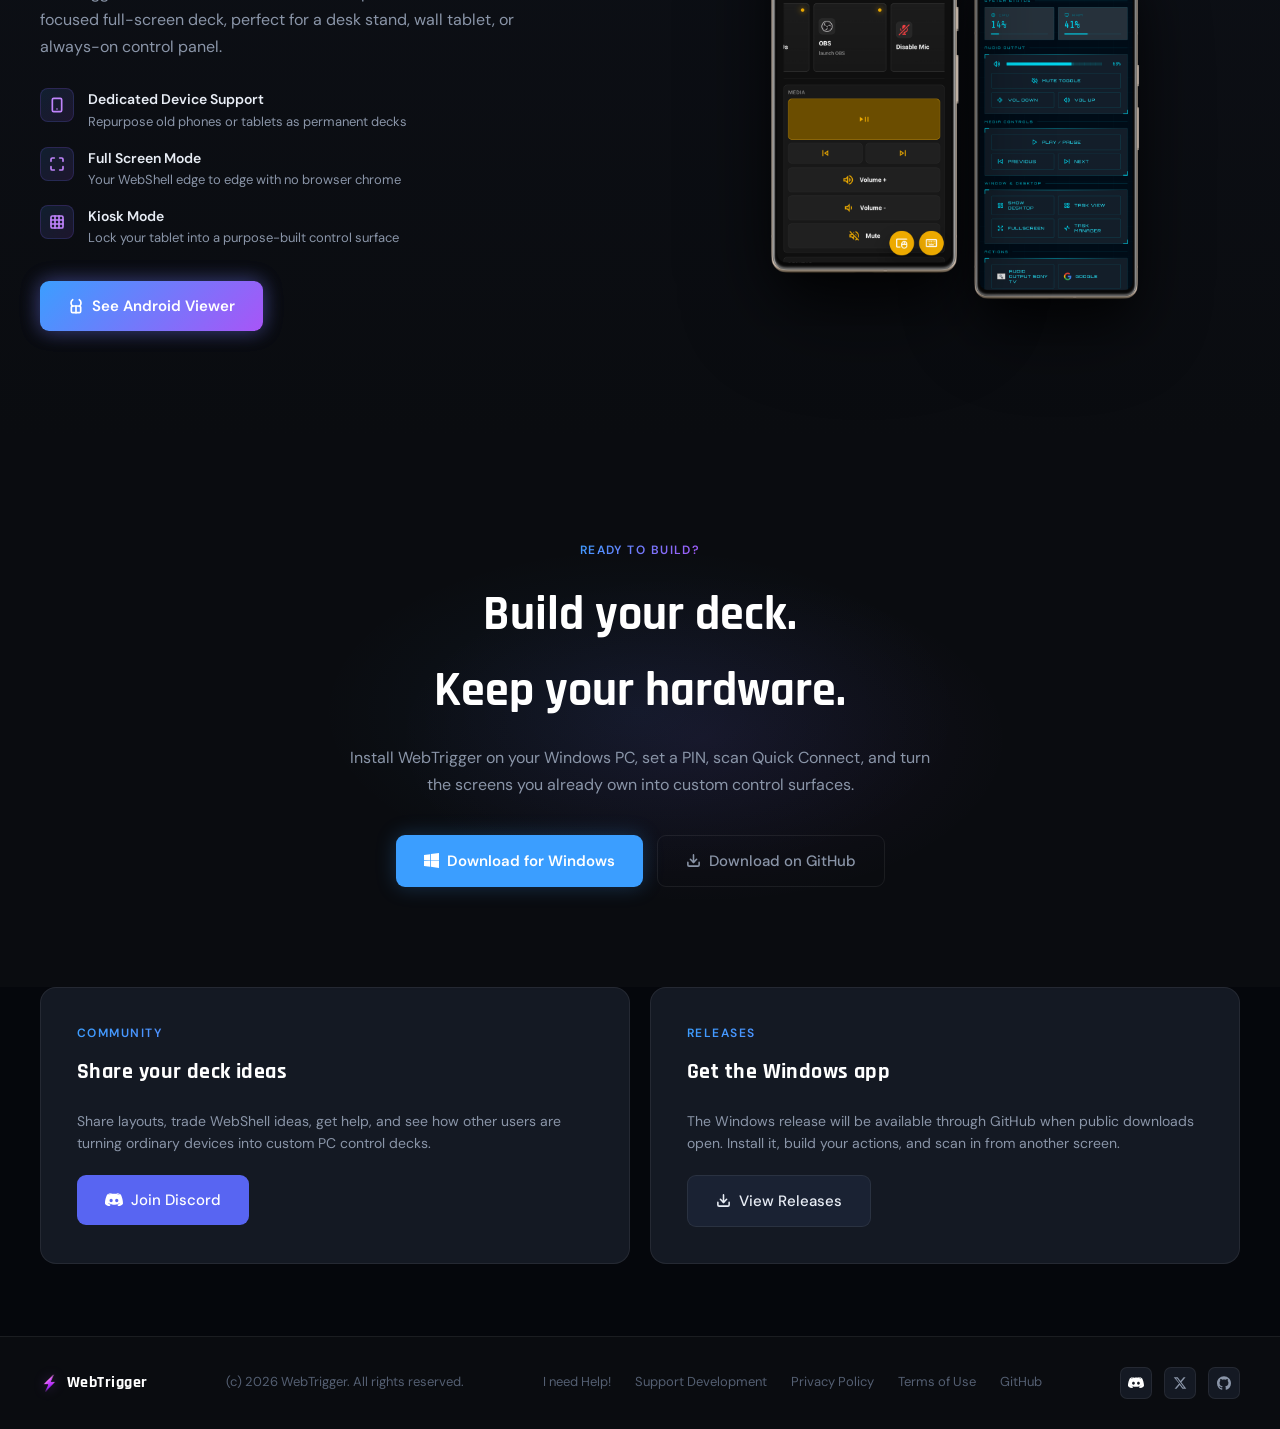
==== commit 68ba0961: "Add files via upload" ====
--- a/index.html
+++ b/index.html
@@ -24,7 +24,7 @@
     <li><a href="#shells">WebShells</a></li>
   </ul>
   <div class="nav-actions">
-    <a href="coming-soon.html" class="btn btn-ghost">Get Involved</a>
+    <a href="coming-soon.html" class="btn btn-ghost">Roadmap &amp; Community</a>
     <a href="download.html" class="btn btn-primary btn-win">Download</a>
   </div>
 </nav>
@@ -37,19 +37,19 @@
     <div class="hero-content">
       <div class="hero-tag">Local control. No extra hardware.</div>
       <h1>Don't buy that deck.<br><span class="accent">Build It.</span></h1>
-      <p class="hero-desc">WebTrigger turns any phone, tablet, or browser into a customizable control center for your PC. Create dashboards, launchers, media controls, system monitors, and custom interfaces that fit the way you work. If it can be built in a browser, it can become a WebTrigger WebShell.</p>
+      <p class="hero-desc">WebTrigger runs on your Windows PC and turns any phone, tablet, or browser into a local control center for apps, scripts, hotkeys, media controls, live system stats, and custom interfaces that fit your setup. If it can be built in a browser, it can become a WebTrigger WebShell.</p>
 
       <div class="trust-pills">
-        <span class="pill">Use Any Device</span>
-        <span class="pill">Custom WebShells</span>
-        <span class="pill">Local First</span>
+        <span class="pill">Local Network First</span>
+        <span class="pill">PIN Protected</span>
+        <span class="pill">No Account Required</span>
         <span class="pill">No Subscription</span>
       </div>
 
       <div>
         <div class="hero-cta">
           <a href="download.html" class="btn btn-primary btn-lg btn-win">Download for Windows</a>
-          <a href="#features" class="btn btn-ghost btn-lg">See Capabilities</a>
+          <a href="#features" class="btn btn-ghost btn-lg">See What It Can Control</a>
         </div>
         <p class="hero-note">Windows 10/11 (64-bit)</p>
       </div>
@@ -146,7 +146,7 @@
     <div class="features-header">
       <div class="section-tag reveal">Build Your Deck</div>
       <div class="section-title reveal reveal-delay-1">Create the interface you wish existed.</div>
-      <p class="section-desc reveal reveal-delay-2">WebShells separate functionality from design. Create actions in WebTrigger, then build any interface you want around them. Whether it's a simple button deck, a system dashboard, a home automation panel, or a fully themed command center, every action is instantly available to your WebShells on any device.</p>
+      <p class="section-desc reveal reveal-delay-2">A WebShell is a browser-based control layout for WebTrigger. Create actions once, then arrange them into a simple button deck, system dashboard, home automation panel, or fully themed command center.</p>
     </div>
     <div class="features-grid">
       <div class="feature-card reveal">
@@ -161,14 +161,14 @@
           <svg width="20" height="20" viewBox="0 0 24 24" fill="none" stroke="currentColor" stroke-width="2" stroke-linecap="round" stroke-linejoin="round"><rect x="3" y="11" width="18" height="11" rx="2"></rect><path d="M7 11V7a5 5 0 0 1 10 0v4"></path></svg>
         </div>
         <div class="feature-title">Local by Design</div>
-        <div class="feature-desc">Set a PIN on first launch. Devices on your network connect to your own PC, so the control deck stays local without accounts, cloud routing, or subscriptions.</div>
+        <div class="feature-desc">Set a PIN on first launch. Devices on your network connect to your own PC, so controls stay local without accounts, cloud routing, or subscriptions.</div>
       </div>
       <div class="feature-card reveal reveal-delay-2">
         <div class="feature-icon">
           <svg width="20" height="20" viewBox="0 0 24 24" fill="none" stroke="currentColor" stroke-width="2" stroke-linecap="round" stroke-linejoin="round"><rect x="2" y="3" width="20" height="14" rx="2"></rect><line x1="8" y1="21" x2="16" y2="21"></line><line x1="12" y1="17" x2="12" y2="21"></line></svg>
         </div>
         <div class="feature-title">Interfaces You Can Rebuild</div>
-        <div class="feature-desc">Choose a bundled WebShell, swap to a shared layout, or build your own. Each shell is plain HTML/CSS/JS, so your deck is not locked to one shape.</div>
+        <div class="feature-desc">Choose a bundled layout, swap to a shared one, or build your own with plain HTML, CSS, and JavaScript.</div>
       </div>
       <div class="feature-card reveal reveal-delay-3">
         <div class="feature-icon">
@@ -182,14 +182,14 @@
           <svg width="20" height="20" viewBox="0 0 24 24" fill="none" stroke="currentColor" stroke-width="2" stroke-linecap="round" stroke-linejoin="round"><polygon points="23 7 16 12 23 17 23 7"></polygon><rect x="1" y="5" width="15" height="14" rx="2"></rect></svg>
         </div>
         <div class="feature-title">PC Controls on Any Screen</div>
-        <div class="feature-desc">Trigger media keys, volume, lock, sleep, restart, shutdown, Task View, fullscreen, and Task Manager from a phone, tablet, laptop, or wall panel.</div>
+        <div class="feature-desc">Trigger media keys, volume, lock, sleep, restart, shutdown, Task View, fullscreen, and Task Manager from the device beside you.</div>
       </div>
       <div class="feature-card reveal reveal-delay-5">
         <div class="feature-icon">
           <svg width="20" height="20" viewBox="0 0 24 24" fill="none" stroke="currentColor" stroke-width="2" stroke-linecap="round" stroke-linejoin="round"><path d="M22 17H2a3 3 0 0 0 3-3V9a7 7 0 0 1 14 0v5a3 3 0 0 0 3 3zm-8.27 4a2 2 0 0 1-3.46 0"></path></svg>
         </div>
         <div class="feature-title">Scan and Start Pressing</div>
-        <div class="feature-desc">Quick Connect shows a local URL and QR code so another device can become your control deck in seconds, without hunting for an IP address.</div>
+        <div class="feature-desc">Quick Connect shows a local URL and QR code so another device can connect in seconds, without hunting for an IP address.</div>
       </div>
     </div>
   </div>
@@ -207,7 +207,7 @@
             <div class="step-num">1</div>
             <div>
               <div class="step-title">Install WebTrigger on your Windows PC</div>
-              <div class="step-desc">Run the app on the machine you want to control. WebTrigger sits in your system tray and serves your deck locally.</div>
+              <div class="step-desc">Run the app on the machine you want to control. WebTrigger sits in your system tray and serves your controls locally.</div>
             </div>
           </div>
           <div class="step reveal reveal-delay-3">
@@ -228,7 +228,7 @@
             <div class="step-num">4</div>
             <div>
               <div class="step-title">Use your custom deck instantly</div>
-              <div class="step-desc">Launch apps, trigger scripts, check live stats, and control system functions from the WebShell running in your browser.</div>
+              <div class="step-desc">Launch apps, trigger scripts, check live stats, and control system functions from the layout running in your browser.</div>
             </div>
           </div>
         </div>
@@ -280,7 +280,7 @@
             </div>
             <div>
               <div class="usecase-title">Power Users &amp; Devs</div>
-              <div class="usecase-desc">Run scripts, trigger builds, restart services, open folders, and automate repetitive workflows from any screen.</div>
+              <div class="usecase-desc">Run scripts, trigger builds, restart services, open folders, and automate repetitive workflows from a nearby device.</div>
             </div>
           </div>
           <div class="usecase-card">
@@ -307,9 +307,9 @@
       <div>
         <div class="section-tag">WebShells</div>
         <div class="section-title">Your buttons. Your layout. Your screen.</div>
-        <p class="section-desc" style="max-width:600px">A WebShell is the front-end your devices open. Pick a bundled shell, customize the experience, or drop in your own HTML/CSS/JS deck and refresh.</p>
-      </div>
-      <a href="coming-soon.html" class="btn btn-ghost btn-lg reveal">Browse Community Shells</a>
+        <p class="section-desc" style="max-width:600px">A WebShell is the front-end your devices open. Pick a bundled layout, customize the experience, or drop in your own HTML, CSS, and JavaScript.</p>
+      </div>
+      <a href="getting-started.html" class="btn btn-ghost btn-lg reveal">Build a Custom WebShell</a>
     </div>
 
     <!-- Shell gallery grid -->
@@ -399,6 +399,31 @@
         </div>
       </a>
 
+    </div>
+
+    <div class="shell-package-card reveal reveal-delay-2">
+      <div class="shell-package-copy">
+        <div class="section-tag">Import &amp; Export</div>
+        <div class="section-title">Package and share your setup</div>
+        <p class="section-desc">A <code>.wtp</code> file is a WebTrigger Package. Export selected actions, live data sources, and themes/WebShells into one portable file, then back it up, move it to another PC, or share a ready-made setup with someone else.</p>
+        <div class="shell-package-points">
+          <div class="shell-package-point">
+            <div class="shell-feat-title">Pick what travels</div>
+            <div class="shell-feat-desc">Choose actions, live data sources, and themes independently.</div>
+          </div>
+          <div class="shell-package-point">
+            <div class="shell-feat-title">Bundle the whole experience</div>
+            <div class="shell-feat-desc">Package both the controls and the WebShell layout that presents them.</div>
+          </div>
+          <div class="shell-package-point">
+            <div class="shell-feat-title">Import with review</div>
+            <div class="shell-feat-desc">Preview package contents and choose how to merge, replace, rename, skip, or cancel conflicts before adding anything.</div>
+          </div>
+        </div>
+      </div>
+      <div class="shell-package-visual">
+        <img src="img/Export_Window.png" alt="WebTrigger export window showing selectable actions, live data, and themes">
+      </div>
     </div>
 
     <div class="shell-lightbox" data-shell-lightbox hidden>
@@ -439,7 +464,7 @@
           </div>
           <div>
             <div class="shell-feat-title">Plain HTML/CSS/JS</div>
-            <div class="shell-feat-desc">If you can build a webpage, you can build a deck. No framework or special editor required.</div>
+            <div class="shell-feat-desc">If you can build a webpage, you can build a control layout. No framework or special editor required.</div>
           </div>
         </div>
         <div class="shell-exp-item">
@@ -586,6 +611,8 @@
     </a>
     <div class="footer-copy">(c) 2026 WebTrigger. All rights reserved.</div>
     <div class="footer-links">
+      <a href="support.html">I need Help!</a>
+      <a href="support-development.html">Support Development</a>
       <a href="privacy.html">Privacy Policy</a>
       <a href="terms.html">Terms of Use</a>
       <a href="download.html">GitHub</a>
@@ -604,6 +631,25 @@
   </div>
 </footer>
 
+<aside class="bolt-survey" data-bolt-survey hidden aria-label="A quick question from Bolt">
+  <button type="button" class="bolt-survey-close" data-bolt-close aria-label="Close Bolt prompt">
+    <svg width="16" height="16" viewBox="0 0 24 24" fill="none" stroke="currentColor" stroke-width="2.5" stroke-linecap="round" stroke-linejoin="round"><line x1="18" y1="6" x2="6" y2="18"></line><line x1="6" y1="6" x2="18" y2="18"></line></svg>
+  </button>
+  <div class="bolt-survey-art">
+    <img src="mascot/Bolt_Handshake.png" alt="Bolt, the WebTrigger mascot, waving hello">
+  </div>
+  <div class="bolt-survey-copy">
+    <h2>Hi, I'm Bolt.</h2>
+    <p><strong>I make things run behind the scenes.</strong></p>
+    <p>Would you mind answering a few questions about what brings you here?</p>
+    <p>WebTrigger is a small independent project and every new user helps shape its future. If you have the time, please submit a feedback form.</p>
+    <div class="bolt-survey-actions">
+      <a href="https://docs.google.com/forms/d/e/1FAIpQLSevvx0CkxcUbNwyniAE-BQkYRDSHa_2Yz9TB2j9D7qGIKqSHw/viewform?usp=publish-editor" class="btn btn-primary">Answer Form</a>
+      <button type="button" class="btn btn-ghost" data-bolt-dismiss>Do not ask again</button>
+    </div>
+  </div>
+</aside>
+
 <script src="js/main.js"></script>
 </body>
 </html>
--- a/css/style.css
+++ b/css/style.css
@@ -1076,6 +1076,769 @@
   .cta-note span::before { content: '-'; margin-right: 16px; }
   .cta-note span:first-child::before { display: none; }
 
+  /* -- LEGAL PAGES -- */
+  .legal-page {
+    min-height: 100vh;
+    padding: 120px 40px 80px;
+    background:
+      radial-gradient(ellipse 55% 40% at 50% 0%, rgba(59,158,255,0.07), transparent 65%),
+      linear-gradient(180deg, var(--bg2) 0%, var(--bg) 100%);
+  }
+
+  .legal-container {
+    width: min(860px, 100%);
+    margin: 0 auto;
+  }
+
+  .legal-header {
+    margin-bottom: 24px;
+  }
+
+  .legal-header .section-tag {
+    display: inline-flex;
+    margin-bottom: 16px;
+  }
+
+  .legal-header h1 {
+    font-family: var(--font-display);
+    font-size: clamp(38px, 5vw, 58px);
+    line-height: 1;
+    color: var(--white);
+    margin-bottom: 12px;
+  }
+
+  .legal-header p {
+    color: var(--text2);
+    font-size: 17px;
+    line-height: 1.7;
+    max-width: 760px;
+  }
+
+  .legal-updated {
+    color: var(--accent2) !important;
+    font-size: 13px !important;
+    font-weight: 600;
+    letter-spacing: 0.08em;
+    text-transform: uppercase;
+    margin-bottom: 18px;
+  }
+
+  .legal-card {
+    background: var(--surface);
+    border: 1px solid var(--border);
+    border-radius: 14px;
+    padding: clamp(24px, 4vw, 44px);
+    box-shadow: 0 28px 80px rgba(0,0,0,0.38);
+  }
+
+  .legal-card section + section {
+    margin-top: 34px;
+    padding-top: 30px;
+    border-top: 1px solid rgba(255,255,255,0.07);
+  }
+
+  .legal-card h2 {
+    font-family: var(--font-display);
+    font-size: 26px;
+    line-height: 1.15;
+    color: var(--white);
+    margin-bottom: 14px;
+  }
+
+  .legal-card h3 {
+    font-family: var(--font-display);
+    font-size: 18px;
+    line-height: 1.2;
+    color: var(--accent2);
+    margin: 20px 0 10px;
+  }
+
+  .legal-card p,
+  .legal-card li {
+    color: var(--text2);
+    font-size: 16px;
+    line-height: 1.75;
+  }
+
+  .legal-card p + p {
+    margin-top: 12px;
+  }
+
+  .legal-card ul {
+    display: grid;
+    gap: 8px;
+    margin: 12px 0 0 20px;
+    padding: 0;
+  }
+
+  .legal-card a {
+    color: var(--accent2);
+    text-decoration: none;
+    font-weight: 600;
+  }
+
+  .legal-card a:hover {
+    color: var(--white);
+    text-decoration: underline;
+  }
+
+  /* -- SUPPORT PAGE -- */
+  .support-page {
+    min-height: 100vh;
+    padding: 120px 40px 80px;
+    background:
+      radial-gradient(ellipse 50% 36% at 55% 0%, rgba(168,85,247,0.08), transparent 68%),
+      linear-gradient(180deg, var(--bg2) 0%, var(--bg) 100%);
+  }
+
+  .support-container {
+    width: min(960px, 100%);
+    margin: 0 auto;
+    display: grid;
+    gap: 22px;
+  }
+
+  .support-header {
+    display: grid;
+    grid-template-columns: minmax(0, 1fr) 180px;
+    gap: 30px;
+    align-items: center;
+    margin-bottom: 6px;
+  }
+
+  .support-header .section-tag {
+    display: inline-flex;
+    margin-bottom: 16px;
+  }
+
+  .support-header h1 {
+    font-family: var(--font-display);
+    font-size: clamp(38px, 5vw, 58px);
+    line-height: 1;
+    color: var(--white);
+    margin-bottom: 10px;
+  }
+
+  .support-header p {
+    color: var(--text2);
+    font-size: 17px;
+    line-height: 1.7;
+    max-width: 700px;
+  }
+
+  .support-kicker {
+    color: var(--accent2) !important;
+    font-family: var(--font-display);
+    font-size: 24px !important;
+    font-weight: 700;
+    line-height: 1.15 !important;
+    margin-bottom: 14px;
+  }
+
+  .support-bolt {
+    min-height: 190px;
+    display: flex;
+    align-items: center;
+    justify-content: center;
+    background: radial-gradient(ellipse 54% 60% at center, rgba(168,85,247,0.2), rgba(59,158,255,0.08) 52%, transparent 72%);
+  }
+
+  .support-bolt img {
+    max-width: 160px;
+    max-height: 210px;
+    object-fit: contain;
+    filter: drop-shadow(0 24px 34px rgba(0,0,0,0.48));
+  }
+
+  .support-card {
+    background: var(--surface);
+    border: 1px solid var(--border);
+    border-radius: 14px;
+    padding: clamp(24px, 4vw, 38px);
+    box-shadow: 0 24px 70px rgba(0,0,0,0.32);
+  }
+
+  .support-card h2 {
+    font-family: var(--font-display);
+    font-size: 28px;
+    line-height: 1.15;
+    color: var(--white);
+    margin-bottom: 14px;
+  }
+
+  .support-card p {
+    color: var(--text2);
+    font-size: 16px;
+    line-height: 1.7;
+  }
+
+  .support-card p + p {
+    margin-top: 12px;
+  }
+
+  .support-link {
+    color: var(--accent2);
+    font-size: 18px;
+    font-weight: 700;
+    text-decoration: none;
+  }
+
+  .support-link:hover {
+    color: var(--white);
+    text-decoration: underline;
+  }
+
+  .support-feedback-link {
+    margin-top: 4px;
+  }
+
+  .support-small-note {
+    color: var(--text3);
+    font-size: 12px;
+    line-height: 1.5;
+    margin-top: 10px;
+  }
+
+  .faq-list {
+    display: grid;
+    gap: 0;
+    margin-top: 18px;
+  }
+
+  .faq-item {
+    padding: 20px 0;
+    border-top: 1px solid rgba(255,255,255,0.07);
+  }
+
+  .faq-item:first-child {
+    border-top: 0;
+    padding-top: 4px;
+  }
+
+  .faq-item h3 {
+    font-family: var(--font-display);
+    font-size: 20px;
+    line-height: 1.2;
+    color: var(--accent2);
+    margin-bottom: 8px;
+  }
+
+  .support-card-final {
+    border-color: rgba(59,158,255,0.18);
+    background: linear-gradient(135deg, rgba(59,158,255,0.08), rgba(168,85,247,0.08)), var(--surface);
+  }
+
+  .support-development-page {
+    padding: 82px clamp(32px, 3.5vw, 64px) 28px;
+  }
+
+  .support-development-page .support-container {
+    width: min(1800px, 100%);
+  }
+
+  .support-dev-layout {
+    --support-dev-lower-card-height: clamp(230px, 25vh, 320px);
+    min-height: calc(100vh - 126px);
+    display: grid;
+    grid-template-columns: minmax(460px, 0.95fr) minmax(560px, 1.05fr);
+    gap: clamp(30px, 3.8vw, 64px);
+    align-items: stretch;
+  }
+
+  .support-dev-left,
+  .support-dev-right {
+    min-width: 0;
+    display: flex;
+    flex-direction: column;
+    justify-content: flex-start;
+  }
+
+  .support-dev-left {
+    gap: clamp(34px, 5vh, 54px);
+  }
+
+  .support-dev-right {
+    gap: clamp(34px, 5vh, 54px);
+  }
+
+  .support-dev-hero {
+    grid-template-columns: minmax(0, 1fr) minmax(160px, 250px);
+    gap: clamp(22px, 3vw, 44px);
+    margin-bottom: 0;
+  }
+
+  .support-dev-hero h1 {
+    font-size: clamp(40px, 3.1vw, 54px);
+  }
+
+  .support-dev-hero .support-kicker {
+    font-size: clamp(20px, 1.45vw, 24px) !important;
+  }
+
+  .support-dev-bolt {
+    min-height: 230px;
+    border-radius: 24px;
+    transform: translateY(14px);
+    background:
+      radial-gradient(ellipse 34% 42% at 52% 50%, rgba(168,85,247,0.22), transparent 70%),
+      radial-gradient(ellipse 40% 46% at 46% 58%, rgba(59,158,255,0.14), transparent 72%);
+  }
+
+  .support-dev-bolt img {
+    max-width: min(238px, 100%);
+    max-height: 278px;
+  }
+
+  .support-manifesto-card {
+    position: relative;
+    overflow: hidden;
+    min-height: var(--support-dev-lower-card-height);
+    display: flex;
+    flex-direction: column;
+    justify-content: center;
+    padding: clamp(22px, 2.1vw, 32px) clamp(26px, 2.6vw, 38px);
+    border-color: rgba(255,255,255,0.12);
+    background:
+      linear-gradient(135deg, rgba(255,255,255,0.07), rgba(255,255,255,0.018)),
+      linear-gradient(135deg, rgba(59,158,255,0.11), rgba(168,85,247,0.1)),
+      var(--surface);
+  }
+
+  .support-manifesto-card::before {
+    content: '';
+    position: absolute;
+    inset: 0 0 auto 0;
+    height: 1px;
+    background: linear-gradient(90deg, transparent, rgba(255,255,255,0.35), transparent);
+  }
+
+  .support-manifesto-card p {
+    position: relative;
+    max-width: 740px;
+    color: var(--text);
+    font-size: clamp(16px, 1.12vw, 20px);
+    line-height: 1.5;
+  }
+
+  .support-manifesto-card p + p {
+    margin-top: 12px;
+  }
+
+  .support-promises {
+    display: grid;
+    grid-template-columns: repeat(3, minmax(0, 1fr));
+    gap: 16px;
+  }
+
+  .support-promise-card {
+    min-height: 112px;
+    display: grid;
+    grid-template-rows: 38px minmax(42px, auto);
+    align-content: center;
+    align-items: start;
+    gap: 10px;
+    padding: 18px 20px;
+    border-radius: 14px;
+    border: 1px solid rgba(255,255,255,0.08);
+    background: rgba(8,12,20,0.48);
+    box-shadow: 0 18px 45px rgba(0,0,0,0.26);
+  }
+
+  .support-promise-card img {
+    width: 36px;
+    height: 36px;
+    object-fit: contain;
+    align-self: start;
+    filter: drop-shadow(0 0 16px rgba(59,158,255,0.22));
+  }
+
+  .support-promise-card p {
+    color: var(--white);
+    font-family: var(--font-display);
+    font-size: clamp(19px, 1.22vw, 23px);
+    font-weight: 700;
+    line-height: 1.12;
+  }
+
+  .support-development-card {
+    min-height: var(--support-dev-lower-card-height);
+    display: flex;
+    flex-direction: column;
+    justify-content: center;
+    padding: clamp(24px, 2.1vw, 34px);
+    border-color: rgba(255,255,255,0.1);
+  }
+
+  .support-development-card h2 {
+    font-size: clamp(26px, 1.8vw, 32px);
+    margin-bottom: 14px;
+  }
+
+  .support-development-card p {
+    font-size: clamp(14px, 0.9vw, 16px);
+    line-height: 1.58;
+  }
+
+  .support-development-card p + p {
+    margin-top: 11px;
+  }
+
+  .support-dev-button-row {
+    text-align: center;
+  }
+
+  .support-development-card .support-feedback-link {
+    margin-top: 2px;
+    margin-bottom: 2px;
+  }
+
+  .support-dev-button {
+    background: linear-gradient(135deg, #3b9eff 0%, #a855f7 48%, #c084fc 100%);
+    box-shadow: 0 0 28px rgba(59,158,255,0.35), 0 0 34px rgba(168,85,247,0.36);
+  }
+
+  .support-dev-button:hover {
+    background: linear-gradient(135deg, #5cb8ff 0%, #b45cff 52%, #d8b4fe 100%);
+    box-shadow: 0 0 38px rgba(59,158,255,0.45), 0 0 44px rgba(168,85,247,0.42);
+  }
+
+  .support-dev-reassurance {
+    max-width: 760px;
+  }
+
+  @media (max-width: 1180px) {
+    .support-dev-layout {
+      min-height: 0;
+      grid-template-columns: 1fr;
+      gap: 28px;
+    }
+
+    .support-dev-left,
+    .support-dev-right {
+      justify-content: flex-start;
+      gap: 22px;
+    }
+
+    .support-manifesto-card,
+    .support-development-card {
+      min-height: auto;
+      display: block;
+    }
+  }
+
+  /* -- WEBSHELL DEVELOPMENT KIT -- */
+  .docs-page {
+    min-height: 100vh;
+    padding: 120px 40px 80px;
+    background:
+      radial-gradient(ellipse 48% 34% at 55% 0%, rgba(59,158,255,0.08), transparent 68%),
+      radial-gradient(ellipse 34% 28% at 10% 18%, rgba(168,85,247,0.06), transparent 70%),
+      linear-gradient(180deg, var(--bg2) 0%, var(--bg) 100%);
+  }
+
+  .docs-container {
+    width: min(1040px, 100%);
+    margin: 0 auto;
+    display: grid;
+    gap: 22px;
+  }
+
+  .docs-top-nav {
+    display: flex;
+    flex-wrap: wrap;
+    gap: 8px;
+    padding: 10px;
+    background: rgba(20,25,35,0.78);
+    border: 1px solid var(--border);
+    border-radius: 12px;
+    box-shadow: 0 18px 50px rgba(0,0,0,0.22);
+  }
+
+  .docs-top-nav a {
+    color: var(--text2);
+    text-decoration: none;
+    border: 1px solid transparent;
+    border-radius: 8px;
+    padding: 8px 12px;
+    font-size: 14px;
+    font-weight: 600;
+    transition: color 0.2s, border-color 0.2s, background 0.2s;
+  }
+
+  .docs-top-nav a:hover {
+    color: var(--white);
+    background: rgba(255,255,255,0.05);
+    border-color: rgba(255,255,255,0.08);
+  }
+
+  .docs-top-nav a.active {
+    color: var(--white);
+    background: var(--accent-dim);
+    border-color: rgba(59,158,255,0.28);
+  }
+
+  .docs-hero {
+    max-width: 860px;
+    margin-bottom: 6px;
+  }
+
+  .docs-hero .section-tag {
+    display: inline-flex;
+    margin-bottom: 16px;
+  }
+
+  .docs-hero h1 {
+    font-family: var(--font-display);
+    font-size: clamp(40px, 5.5vw, 64px);
+    line-height: 1;
+    color: var(--white);
+    margin-bottom: 16px;
+  }
+
+  .docs-hero p,
+  .docs-card p,
+  .docs-card li {
+    color: var(--text2);
+    font-size: 16px;
+    line-height: 1.7;
+  }
+
+  .docs-hero p {
+    font-size: 17px;
+    max-width: 780px;
+  }
+
+  .docs-hero p + p,
+  .docs-card p + p {
+    margin-top: 12px;
+  }
+
+  .docs-card {
+    background: var(--surface);
+    border: 1px solid var(--border);
+    border-radius: 14px;
+    padding: clamp(24px, 4vw, 38px);
+    box-shadow: 0 24px 70px rgba(0,0,0,0.32);
+  }
+
+  .docs-card h2 {
+    font-family: var(--font-display);
+    font-size: 30px;
+    line-height: 1.15;
+    color: var(--white);
+    margin-bottom: 16px;
+  }
+
+  .docs-card h3 {
+    font-family: var(--font-display);
+    font-size: 20px;
+    line-height: 1.2;
+    color: var(--accent2);
+    margin: 22px 0 10px;
+  }
+
+  .docs-lede {
+    max-width: 760px;
+  }
+
+  .concept-grid {
+    display: grid;
+    grid-template-columns: repeat(2, minmax(0, 1fr));
+    gap: 14px;
+    margin-top: 18px;
+  }
+
+  .concept-card {
+    background: rgba(8,12,20,0.46);
+    border: 1px solid rgba(255,255,255,0.08);
+    border-radius: 10px;
+    padding: 18px;
+  }
+
+  .concept-card h3 {
+    margin-top: 0;
+    color: var(--white);
+  }
+
+  .concept-card .docs-link,
+  .docs-link {
+    display: inline-flex;
+    margin-top: 12px;
+    color: var(--accent2);
+    text-decoration: none;
+    font-weight: 700;
+  }
+
+  .concept-card .docs-link:hover,
+  .docs-link:hover {
+    color: var(--white);
+  }
+
+  .docs-flow {
+    display: flex;
+    flex-wrap: wrap;
+    gap: 10px;
+    margin-top: 18px;
+  }
+
+  .docs-flow div {
+    position: relative;
+    flex: 1 1 150px;
+    min-height: 54px;
+    display: flex;
+    align-items: center;
+    justify-content: center;
+    text-align: center;
+    padding: 12px 16px;
+    border-radius: 10px;
+    border: 1px solid rgba(59,158,255,0.16);
+    background: rgba(8,12,20,0.46);
+    color: var(--white);
+    font-family: var(--font-display);
+    font-size: 18px;
+    font-weight: 700;
+  }
+
+  .docs-flow div:not(:last-child)::after {
+    content: '>';
+    position: absolute;
+    right: -10px;
+    top: 50%;
+    transform: translate(50%, -50%);
+    color: var(--accent2);
+    font-family: var(--font-body);
+    font-size: 14px;
+    z-index: 1;
+  }
+
+  .docs-steps {
+    display: grid;
+    gap: 12px;
+    margin: 18px 0 0 22px;
+  }
+
+  .docs-steps li::marker {
+    color: var(--accent2);
+    font-weight: 700;
+  }
+
+  .endpoint-list {
+    display: grid;
+    gap: 10px;
+    margin-top: 18px;
+  }
+
+  .endpoint-row {
+    display: grid;
+    grid-template-columns: 70px minmax(180px, 1fr) minmax(0, 1.4fr);
+    gap: 14px;
+    align-items: start;
+    padding: 14px;
+    border: 1px solid rgba(255,255,255,0.08);
+    border-radius: 10px;
+    background: rgba(8,12,20,0.42);
+  }
+
+  .endpoint-row span {
+    display: inline-flex;
+    justify-content: center;
+    border-radius: 100px;
+    padding: 4px 8px;
+    background: var(--accent-dim);
+    color: var(--accent2);
+    font-size: 11px;
+    font-weight: 700;
+    letter-spacing: 0.08em;
+  }
+
+  .endpoint-row code,
+  .docs-card code {
+    color: var(--white);
+    background: rgba(255,255,255,0.06);
+    border: 1px solid rgba(255,255,255,0.08);
+    border-radius: 5px;
+    padding: 2px 6px;
+    overflow-wrap: anywhere;
+  }
+
+  .endpoint-row p {
+    font-size: 14px;
+    line-height: 1.55;
+  }
+
+  .docs-card pre {
+    overflow-x: auto;
+    margin: 12px 0 22px;
+    padding: 18px;
+    border-radius: 10px;
+    background: #05070c;
+    border: 1px solid rgba(255,255,255,0.08);
+  }
+
+  .docs-card pre code {
+    display: block;
+    min-width: max-content;
+    padding: 0;
+    border: 0;
+    background: transparent;
+    color: #dcecff;
+    font-size: 13px;
+    line-height: 1.65;
+    white-space: pre;
+  }
+
+  .docs-details-list {
+    display: grid;
+    gap: 10px;
+    margin-top: 18px;
+  }
+
+  .docs-details-list details {
+    border: 1px solid rgba(255,255,255,0.08);
+    border-radius: 10px;
+    background: rgba(8,12,20,0.42);
+    padding: 0;
+  }
+
+  .docs-details-list summary {
+    cursor: pointer;
+    list-style: none;
+    padding: 16px 18px;
+    color: var(--white);
+    font-family: var(--font-display);
+    font-size: 19px;
+    font-weight: 700;
+  }
+
+  .docs-details-list summary::-webkit-details-marker {
+    display: none;
+  }
+
+  .docs-details-list summary::after {
+    content: '+';
+    float: right;
+    color: var(--accent2);
+  }
+
+  .docs-details-list details[open] summary::after {
+    content: '-';
+  }
+
+  .docs-details-list details p {
+    padding: 0 18px 18px;
+  }
+
+  .docs-checklist {
+    display: grid;
+    gap: 10px;
+    margin: 16px 0 0 20px;
+  }
+
+  .docs-card-final {
+    border-color: rgba(59,158,255,0.18);
+    background: linear-gradient(135deg, rgba(59,158,255,0.08), rgba(168,85,247,0.08)), var(--surface);
+  }
+
   /* -- COMMUNITY -- */
   .community-section {
     padding: 0 40px 72px;
@@ -1176,6 +1939,112 @@
   .social-btn .discord-badge-icon {
     width: 16px;
     height: 12px;
+  }
+
+  /* -- BOLT SURVEY PROMPT -- */
+  .bolt-survey {
+    position: fixed;
+    right: 22px;
+    bottom: 22px;
+    z-index: 90;
+    width: min(400px, calc(100vw - 32px));
+    display: grid;
+    grid-template-columns: 112px minmax(0, 1fr);
+    gap: 14px;
+    padding: 18px 16px 16px;
+    background: rgba(18,24,36,0.94);
+    border: 1px solid rgba(255,255,255,0.11);
+    border-radius: 14px;
+    box-shadow: 0 24px 70px rgba(0,0,0,0.55), 0 0 42px rgba(168,85,247,0.12);
+    backdrop-filter: blur(18px);
+    opacity: 0;
+    transform: translateY(16px) scale(0.98);
+    pointer-events: none;
+    transition: opacity 0.28s ease, transform 0.28s ease;
+  }
+
+  .bolt-survey-close {
+    position: absolute;
+    top: 10px;
+    right: 10px;
+    width: 30px;
+    height: 30px;
+    border: 1px solid rgba(255,255,255,0.1);
+    border-radius: 50%;
+    background: rgba(10,12,16,0.55);
+    color: var(--text2);
+    display: flex;
+    align-items: center;
+    justify-content: center;
+    cursor: pointer;
+    transition: background 0.2s, border-color 0.2s, color 0.2s;
+  }
+
+  .bolt-survey-close:hover {
+    background: var(--surface2);
+    border-color: rgba(255,255,255,0.16);
+    color: var(--white);
+  }
+
+  .bolt-survey.is-visible {
+    opacity: 1;
+    transform: translateY(0) scale(1);
+    pointer-events: auto;
+  }
+
+  .bolt-survey[hidden] {
+    display: none;
+  }
+
+  .bolt-survey-art {
+    display: flex;
+    align-items: center;
+    justify-content: center;
+    min-height: 100%;
+    border-radius: 10px;
+    background: radial-gradient(ellipse 42px 64px at center, rgba(168,85,247,0.18), rgba(59,158,255,0.08) 52%, transparent 72%);
+    overflow: visible;
+  }
+
+  .bolt-survey-art img {
+    width: 104px;
+    max-height: 136px;
+    object-fit: contain;
+    filter: drop-shadow(0 18px 28px rgba(0,0,0,0.42));
+  }
+
+  .bolt-survey-copy h2 {
+    font-family: var(--font-display);
+    font-size: 22px;
+    line-height: 1;
+    color: var(--white);
+    padding-right: 28px;
+    margin-bottom: 8px;
+  }
+
+  .bolt-survey-copy p {
+    color: var(--text2);
+    font-size: 13px;
+    line-height: 1.45;
+    margin-bottom: 8px;
+  }
+
+  .bolt-survey-copy strong {
+    color: var(--white);
+    font-weight: 700;
+  }
+
+  .bolt-survey-actions {
+    display: flex;
+    flex-wrap: wrap;
+    gap: 8px;
+    margin-top: 12px;
+  }
+
+  .bolt-survey-actions .btn {
+    min-height: 36px;
+    padding: 8px 13px;
+    font-size: 13px;
   }
 
   /* -- SCROLL ANIMATIONS -- */
@@ -1388,6 +2257,101 @@
     .footer-inner { flex-direction: column; align-items: flex-start; gap: 16px; }
     .themes-scroll-wrapper { margin: 0 -20px; padding: 0 20px 10px; }
     .float-card-1, .float-card-2 { display: none; }
+    .legal-page { padding: 100px 20px 60px; }
+    .support-page { padding: 100px 20px 60px; }
+    .support-header {
+      grid-template-columns: 1fr;
+      gap: 18px;
+    }
+    .support-bolt {
+      order: -1;
+      min-height: 150px;
+    }
+    .support-bolt img {
+      max-width: 120px;
+      max-height: 160px;
+    }
+    .support-dev-hero {
+      grid-template-columns: 1fr;
+    }
+    .support-dev-bolt {
+      min-height: 240px;
+      order: -1;
+    }
+    .support-dev-bolt img {
+      max-width: 210px;
+      max-height: 250px;
+    }
+    .support-promises {
+      grid-template-columns: 1fr;
+    }
+    .support-promise-card {
+      min-height: auto;
+      padding: 20px;
+    }
+    .docs-page { padding: 100px 20px 60px; }
+    .docs-container {
+      width: 100%;
+      min-width: 0;
+      overflow: hidden;
+    }
+    .docs-top-nav {
+      display: grid;
+      grid-template-columns: repeat(2, minmax(0, 1fr));
+      gap: 6px;
+      padding: 8px;
+    }
+    .docs-top-nav a {
+      min-width: 0;
+      text-align: center;
+      padding: 8px 10px;
+      overflow-wrap: anywhere;
+      line-height: 1.25;
+    }
+    .docs-hero,
+    .docs-card,
+    .concept-card,
+    .endpoint-row,
+    .docs-flow div {
+      min-width: 0;
+    }
+    .docs-hero h1 {
+      font-size: clamp(36px, 12vw, 52px);
+    }
+    .docs-hero p,
+    .docs-card p,
+    .docs-card li {
+      overflow-wrap: anywhere;
+    }
+    .docs-card {
+      padding: 22px;
+    }
+    .concept-grid {
+      grid-template-columns: 1fr;
+    }
+    .docs-flow {
+      display: grid;
+      grid-template-columns: 1fr;
+    }
+    .docs-flow div:not(:last-child)::after {
+      content: 'v';
+      right: auto;
+      top: auto;
+      bottom: -13px;
+      left: 50%;
+      transform: translateX(-50%);
+    }
+    .endpoint-row {
+      grid-template-columns: 1fr;
+      gap: 8px;
+    }
+    .endpoint-row span {
+      width: fit-content;
+    }
+    .docs-card pre {
+      margin-left: -4px;
+      margin-right: -4px;
+    }
     .mascot-page { padding: 100px 20px 60px; }
     .mascot-layout { grid-template-columns: 1fr; gap: 28px; text-align: center; }
     .mascot-copy { max-width: 640px; margin: 0 auto; }
@@ -1411,6 +2375,22 @@
   @media (max-width: 600px) {
     .features-grid { grid-template-columns: 1fr; }
     .android-phones { display: none; }
+    .docs-page { padding: 92px 14px 48px; }
+    .docs-top-nav {
+      grid-template-columns: 1fr;
+    }
+    .docs-card {
+      padding: 18px;
+      border-radius: 12px;
+    }
+    .docs-card h2 {
+      font-size: 26px;
+    }
+    .docs-flow div {
+      justify-content: flex-start;
+      text-align: left;
+      font-size: 17px;
+    }
     .viewer-rotator {
       flex-direction: column;
       gap: 14px;
@@ -1425,8 +2405,37 @@
     .viewer-shot img {
       height: clamp(360px, 72vh, 500px);
     }
+    .bolt-survey {
+      left: 12px;
+      right: 12px;
+      bottom: 12px;
+      width: auto;
+      grid-template-columns: 82px minmax(0, 1fr);
+      padding: 16px 12px 12px;
+    }
+    .bolt-survey-art {
+      min-height: 100%;
+    }
+    .bolt-survey-art img {
+      width: 82px;
+      max-height: 112px;
+    }
+    .bolt-survey-copy h2 {
+      font-size: 20px;
+    }
+    .bolt-survey-copy p {
+      font-size: 12px;
+      line-height: 1.4;
+    }
     .usecase-grid { grid-template-columns: 1fr; }
     .shells-visual { display: none; }
+  }
+
+  @media (prefers-reduced-motion: reduce) {
+    .bolt-survey {
+      transition: none;
+      transform: none;
+    }
   }
 
   /* -- TRUST PILLS -- */
@@ -1642,6 +2651,61 @@
     font-size: 13px;
     color: var(--text2);
     line-height: 1.6;
+  }
+
+  .shell-package-card {
+    display: grid;
+    grid-template-columns: minmax(0, 0.9fr) minmax(0, 1.1fr);
+    gap: 32px;
+    align-items: center;
+    background: var(--surface);
+    border: 1px solid var(--border);
+    border-radius: 14px;
+    padding: 28px;
+    margin: 0 0 60px;
+    box-shadow: 0 18px 46px rgba(0,0,0,0.26), 0 0 0 1px rgba(168,85,247,0.06);
+  }
+
+  .shell-package-copy .section-title {
+    margin-bottom: 12px;
+  }
+
+  .shell-package-copy .section-desc {
+    max-width: 520px;
+  }
+
+  .shell-package-copy code {
+    color: var(--white);
+    background: rgba(255,255,255,0.06);
+    border: 1px solid var(--border);
+    border-radius: 5px;
+    padding: 1px 6px;
+    font-size: 0.92em;
+  }
+
+  .shell-package-points {
+    display: grid;
+    gap: 14px;
+    margin-top: 24px;
+  }
+
+  .shell-package-point {
+    border-left: 2px solid rgba(92,184,255,0.36);
+    padding-left: 14px;
+  }
+
+  .shell-package-visual {
+    border: 1px solid rgba(255,255,255,0.1);
+    border-radius: 10px;
+    overflow: hidden;
+    background: #05070c;
+    box-shadow: 0 18px 42px rgba(0,0,0,0.42);
+  }
+
+  .shell-package-visual img {
+    display: block;
+    width: 100%;
+    height: auto;
   }
 
   .shell-lightbox[hidden] {
@@ -1837,6 +2901,7 @@
   @media (max-width: 900px) {
     .shell-gallery { grid-template-columns: 1fr 1fr; }
     .shell-card-featured { grid-column: span 2; }
+    .shell-package-card { grid-template-columns: 1fr; }
     .shells-explainer-grid { grid-template-columns: 1fr 1fr; }
     .shells-header { flex-direction: column; align-items: flex-start; }
     .shell-lightbox { padding: 14px; }
@@ -1849,6 +2914,10 @@
   @media (max-width: 600px) {
     .shell-gallery { grid-template-columns: 1fr; }
     .shell-card-featured { grid-column: span 1; }
+    .shell-package-card {
+      padding: 20px;
+      margin-bottom: 48px;
+    }
     .shells-explainer-grid { grid-template-columns: 1fr; }
     .trust-pills { gap: 6px; }
     .shell-nav-btn { width: 36px; height: 36px; }
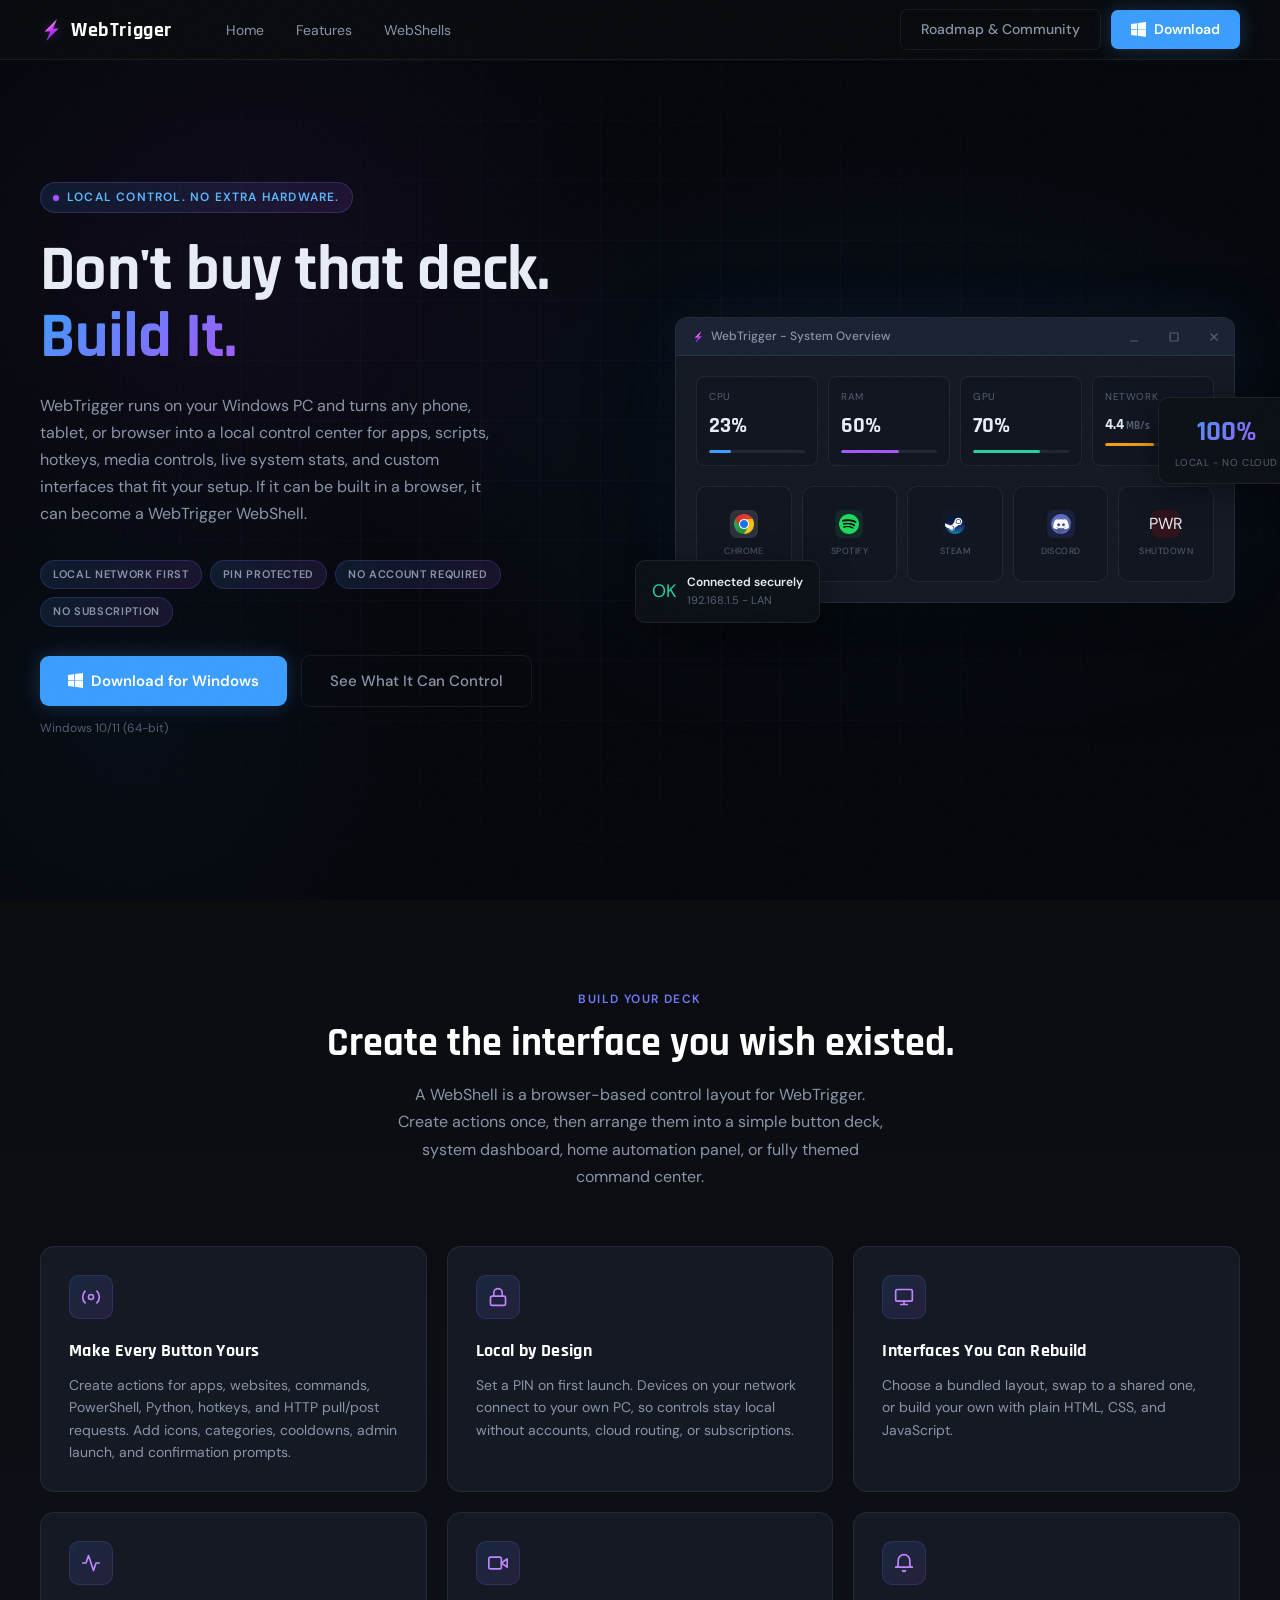
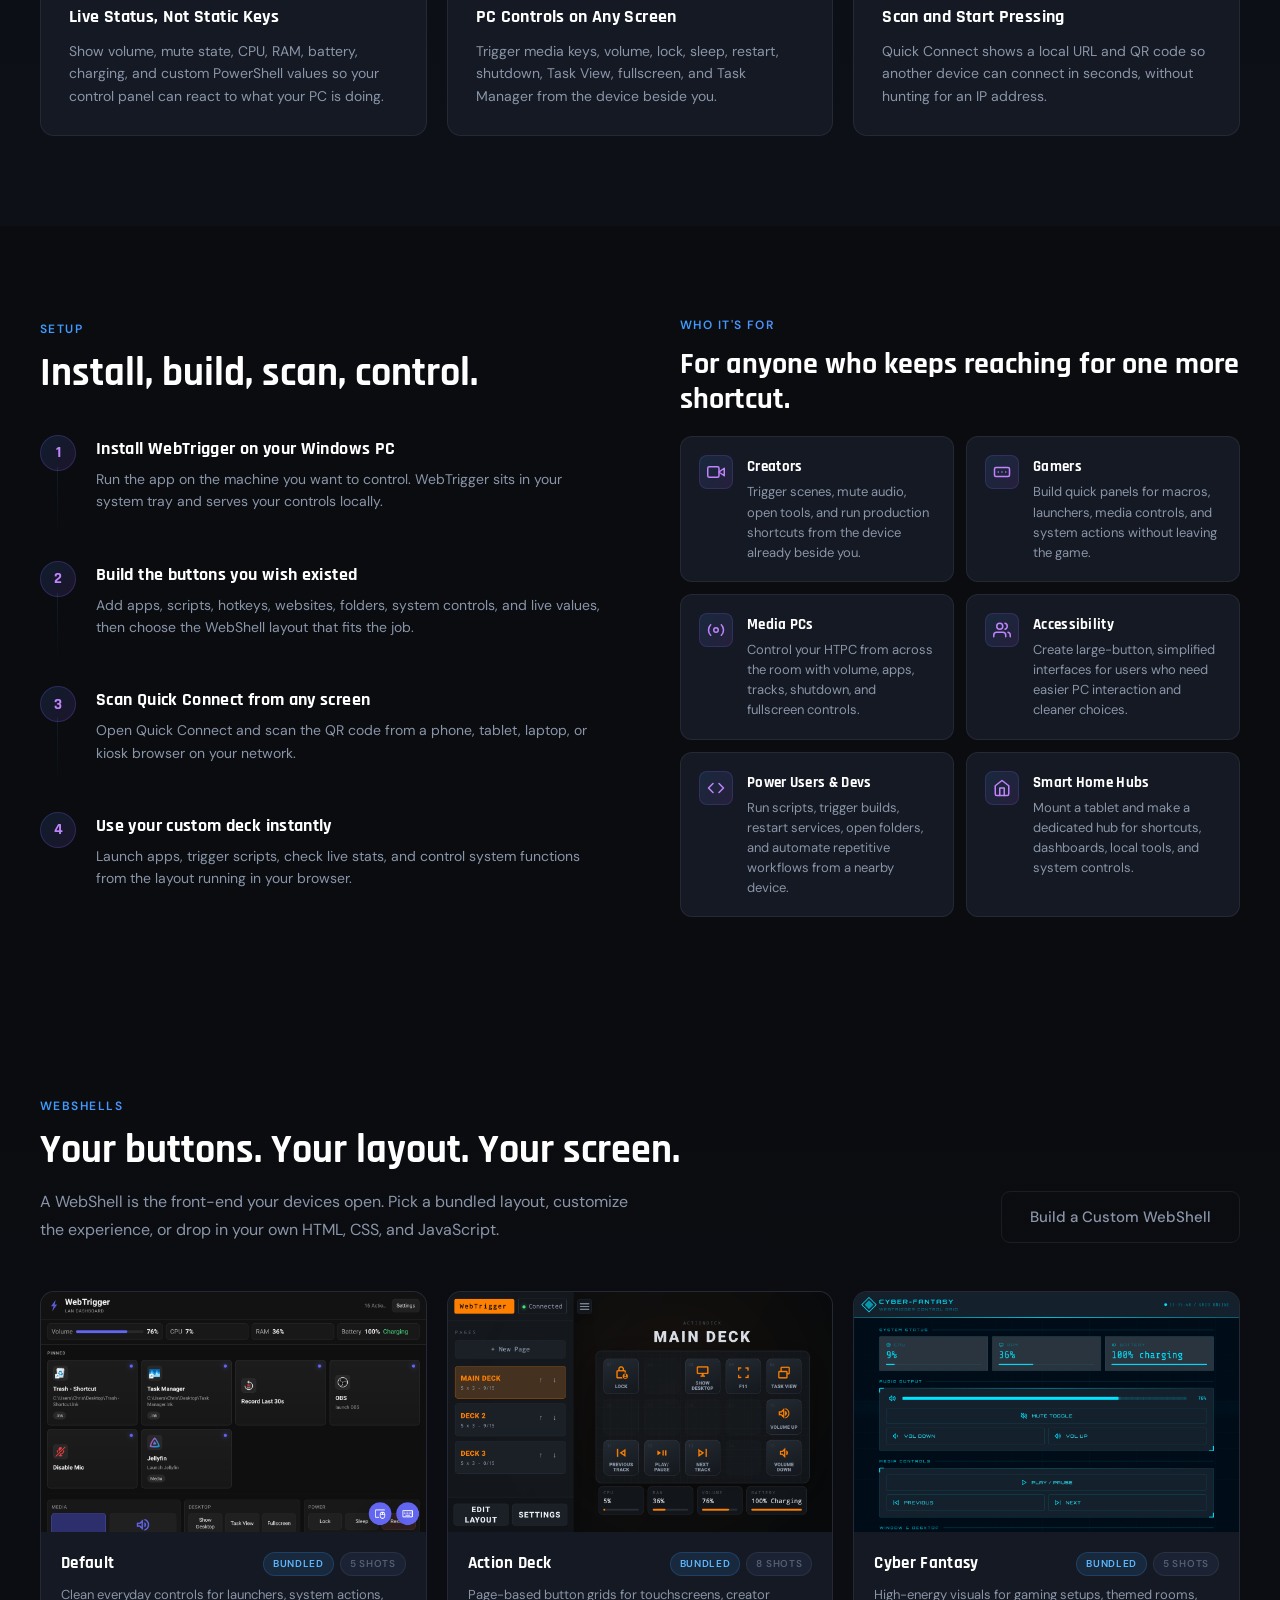
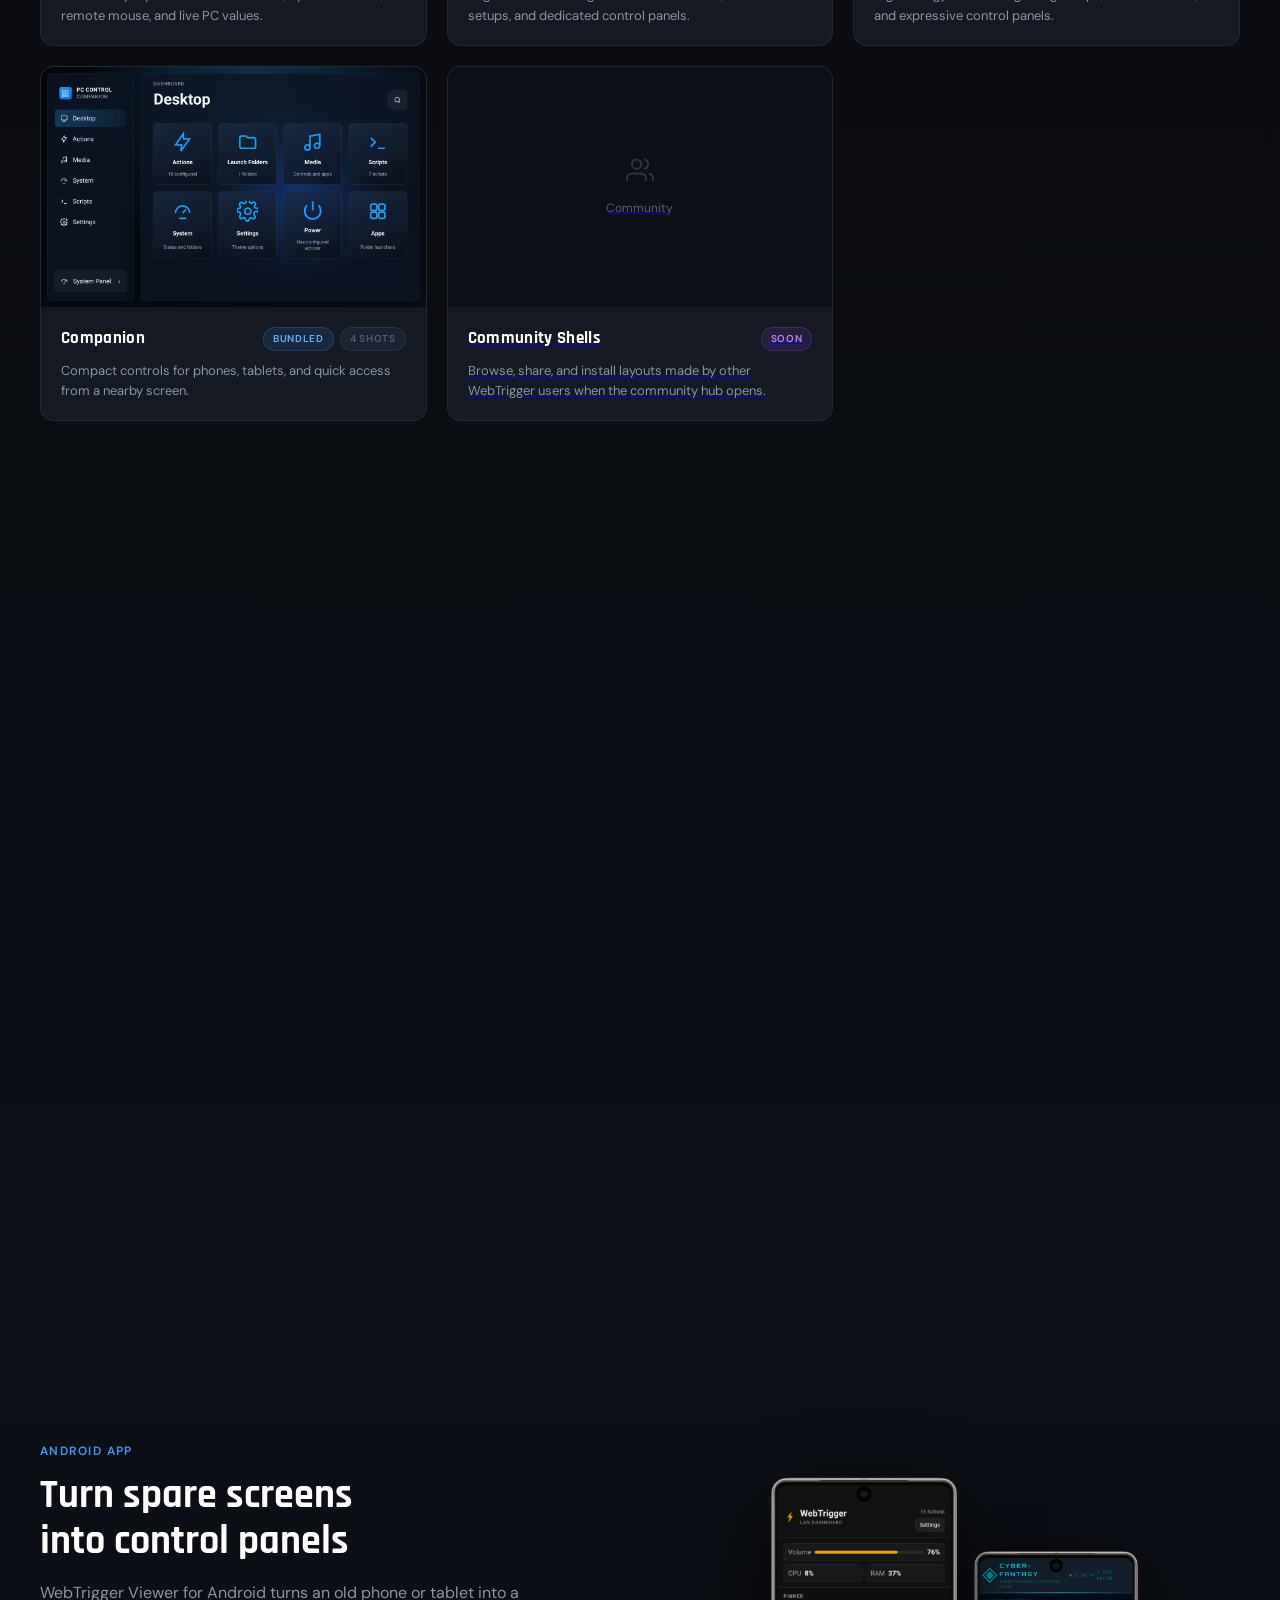
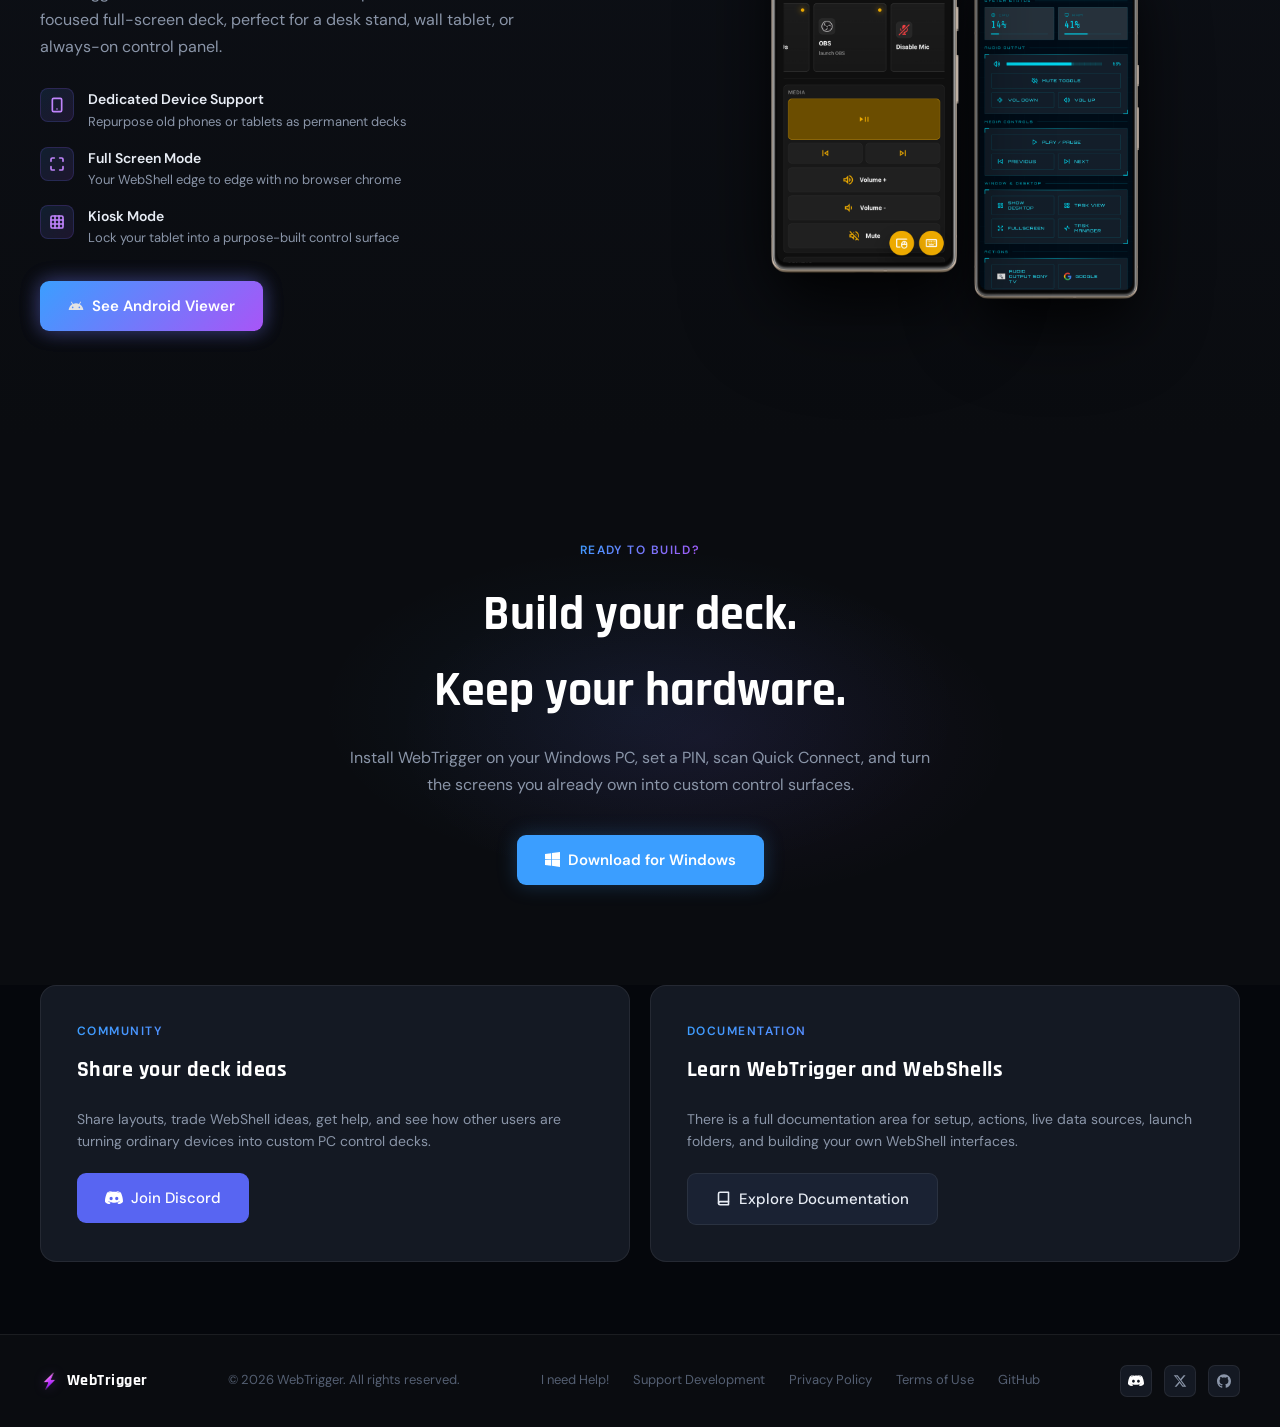
==== commit 1a6d0cea: "Add files via upload" ====
--- a/index.html
+++ b/index.html
@@ -1,10 +1,11 @@
-﻿<!DOCTYPE html>
+<!DOCTYPE html>
 <html lang="en">
 <head>
 <meta charset="UTF-8">
 <meta name="viewport" content="width=device-width, initial-scale=1.0">
 <title>WebTrigger - Build Your Own PC Control Deck</title>
-<meta name="description" content="WebTrigger turns phones, tablets, laptops, and wall panels into local PC control decks for apps, scripts, media, system controls, live data, and custom WebShells.">
+<meta name="description" content="WebTrigger turns phones, tablets, laptops, and wall panels into local PC control decks for apps, scripts, media, system controls, live data, and custom WebShells.">
+<link rel="icon" href="favicon.ico" type="image/x-icon">
 <link rel="preconnect" href="https://fonts.googleapis.com">
 <link rel="preconnect" href="https://fonts.gstatic.com" crossorigin>
 <link href="https://fonts.googleapis.com/css2?family=Rajdhani:wght@400;500;600;700&family=DM+Sans:ital,opsz,wght@0,9..40,300;0,9..40,400;0,9..40,500;1,9..40,300&display=swap" rel="stylesheet">
@@ -48,7 +49,7 @@
 
       <div>
         <div class="hero-cta">
-          <a href="download.html" class="btn btn-primary btn-lg btn-win">Download for Windows</a>
+          <a href="thanks.html" class="btn btn-primary btn-lg btn-win">Download for Windows</a>
           <a href="#features" class="btn btn-ghost btn-lg">See What It Can Control</a>
         </div>
         <p class="hero-note">Windows 10/11 (64-bit)</p>
@@ -539,7 +540,7 @@
         </ul>
         <div class="reveal reveal-delay-4">
           <a href="viewer.html" class="btn btn-primary btn-lg" style="display:inline-flex">
-            <svg width="16" height="16" viewBox="0 0 24 24" fill="none" stroke="currentColor" stroke-width="2.5" stroke-linecap="round" stroke-linejoin="round"><path d="M17 2.5C17 2.5 19.5 4 19.5 7.5C19.5 11 17 12.5 17 12.5"></path><path d="M7 2.5C7 2.5 4.5 4 4.5 7.5C4.5 11 7 12.5 7 12.5"></path><rect x="5" y="12" width="14" height="10" rx="2"></rect><line x1="12" y1="12" x2="12" y2="22"></line></svg>
+            <img src="img/Android.svg" alt="" aria-hidden="true" style="width:16px;height:16px;object-fit:contain">
             See Android Viewer
           </a>
         </div>
@@ -564,8 +565,7 @@
     <h2 class="reveal reveal-delay-1">Build your deck.<br>Keep your hardware.</h2>
     <p class="reveal reveal-delay-2">Install WebTrigger on your Windows PC, set a PIN, scan Quick Connect, and turn the screens you already own into custom control surfaces.</p>
     <div class="cta-buttons reveal reveal-delay-3">
-      <a href="download.html" class="btn btn-primary btn-lg btn-win">Download for Windows</a>
-      <a href="download.html" class="btn btn-ghost btn-lg"><svg width="15" height="15" viewBox="0 0 24 24" fill="none" stroke="currentColor" stroke-width="2.5" stroke-linecap="round" stroke-linejoin="round"><path d="M21 15v4a2 2 0 0 1-2 2H5a2 2 0 0 1-2-2v-4"></path><polyline points="7 10 12 15 17 10"></polyline><line x1="12" y1="15" x2="12" y2="3"></line></svg>Download on GitHub</a>
+      <a href="thanks.html" class="btn btn-primary btn-lg btn-win">Download for Windows</a>
     </div>
   </div>
 </section>
@@ -588,14 +588,14 @@
     </div>
     <div class="community-card reveal reveal-delay-2">
       <div>
-        <div class="section-tag">Releases</div>
-        <div class="community-title">Get the Windows app</div>
-      </div>
-      <p class="community-desc">The Windows release will be available through GitHub when public downloads open. Install it, build your actions, and scan in from another screen.</p>
-      <div>
-        <a href="download.html" class="btn btn-github btn-lg">
-          <svg width="15" height="15" viewBox="0 0 24 24" fill="none" stroke="currentColor" stroke-width="2.5" stroke-linecap="round" stroke-linejoin="round"><path d="M21 15v4a2 2 0 0 1-2 2H5a2 2 0 0 1-2-2v-4"></path><polyline points="7 10 12 15 17 10"></polyline><line x1="12" y1="15" x2="12" y2="3"></line></svg>
-          View Releases
+        <div class="section-tag">Documentation</div>
+        <div class="community-title">Learn WebTrigger and WebShells</div>
+      </div>
+      <p class="community-desc">There is a full documentation area for setup, actions, live data sources, launch folders, and building your own WebShell interfaces.</p>
+      <div>
+        <a href="getting-started.html" class="btn btn-github btn-lg">
+          <svg width="15" height="15" viewBox="0 0 24 24" fill="none" stroke="currentColor" stroke-width="2.5" stroke-linecap="round" stroke-linejoin="round"><path d="M4 19.5A2.5 2.5 0 0 1 6.5 17H20"></path><path d="M4 4.5A2.5 2.5 0 0 1 6.5 2H20v20H6.5A2.5 2.5 0 0 1 4 19.5z"></path></svg>
+          Explore Documentation
         </a>
       </div>
     </div>
@@ -609,13 +609,13 @@
       <img src="img/icon.png" alt="WebTrigger icon" style="width:18px;height:18px" />
       WebTrigger
     </a>
-    <div class="footer-copy">(c) 2026 WebTrigger. All rights reserved.</div>
+    <div class="footer-copy">© 2026 WebTrigger. All rights reserved.</div>
     <div class="footer-links">
       <a href="support.html">I need Help!</a>
       <a href="support-development.html">Support Development</a>
       <a href="privacy.html">Privacy Policy</a>
       <a href="terms.html">Terms of Use</a>
-      <a href="download.html">GitHub</a>
+      <a href="https://github.com/Sliestnut9/WebTrigger">GitHub</a>
     </div>
     <div class="footer-social">
       <a href="coming-soon.html" class="social-btn" title="Discord">
@@ -624,7 +624,7 @@
       <a href="coming-soon.html" class="social-btn" title="Twitter/X">
         <svg width="14" height="14" viewBox="0 0 24 24" fill="currentColor"><path d="M18.244 2.25h3.308l-7.227 8.26 8.502 11.24H16.17l-4.714-6.231-5.401 6.231H2.74l7.73-8.835L1.254 2.25H8.08l4.713 6.231zm-1.161 17.52h1.833L7.084 4.126H5.117z"/></svg>
       </a>
-      <a href="download.html" class="social-btn" title="GitHub">
+      <a href="https://github.com/Sliestnut9/WebTrigger" class="social-btn" title="GitHub">
         <svg width="14" height="14" viewBox="0 0 24 24" fill="currentColor"><path d="M12 .297c-6.63 0-12 5.373-12 12 0 5.303 3.438 9.8 8.205 11.385.6.113.82-.258.82-.577 0-.285-.01-1.04-.015-2.04-3.338.724-4.042-1.61-4.042-1.61C4.422 18.07 3.633 17.7 3.633 17.7c-1.087-.744.084-.729.084-.729 1.205.084 1.838 1.236 1.838 1.236 1.07 1.835 2.809 1.305 3.495.998.108-.776.417-1.305.76-1.605-2.665-.3-5.466-1.332-5.466-5.93 0-1.31.465-2.38 1.235-3.22-.135-.303-.54-1.523.105-3.176 0 0 1.005-.322 3.3 1.23.96-.267 1.98-.399 3-.405 1.02.006 2.04.138 3 .405 2.28-1.552 3.285-1.23 3.285-1.23.645 1.653.24 2.873.12 3.176.765.84 1.23 1.91 1.23 3.22 0 4.61-2.805 5.625-5.475 5.92.42.36.81 1.096.81 2.22 0 1.606-.015 2.896-.015 3.286 0 .315.21.69.825.57C20.565 22.092 24 17.592 24 12.297c0-6.627-5.373-12-12-12"/></svg>
       </a>
     </div>
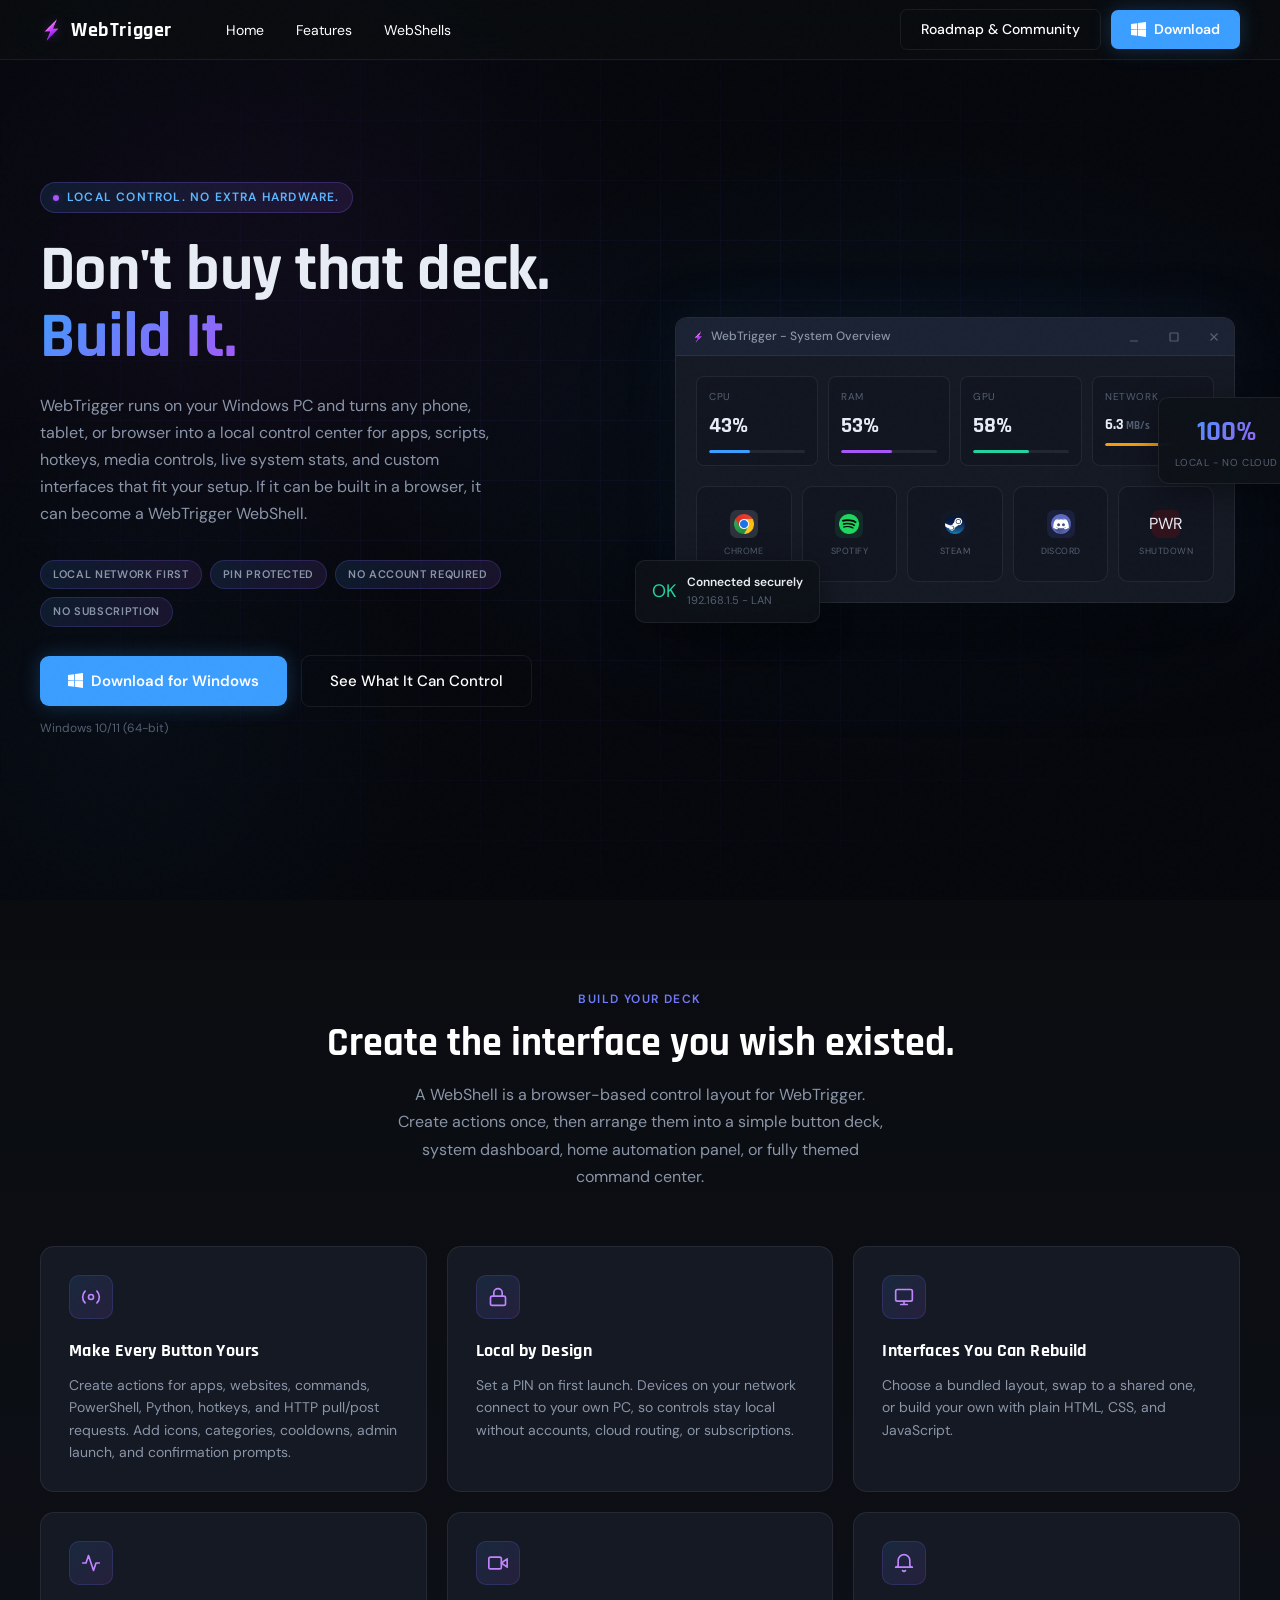
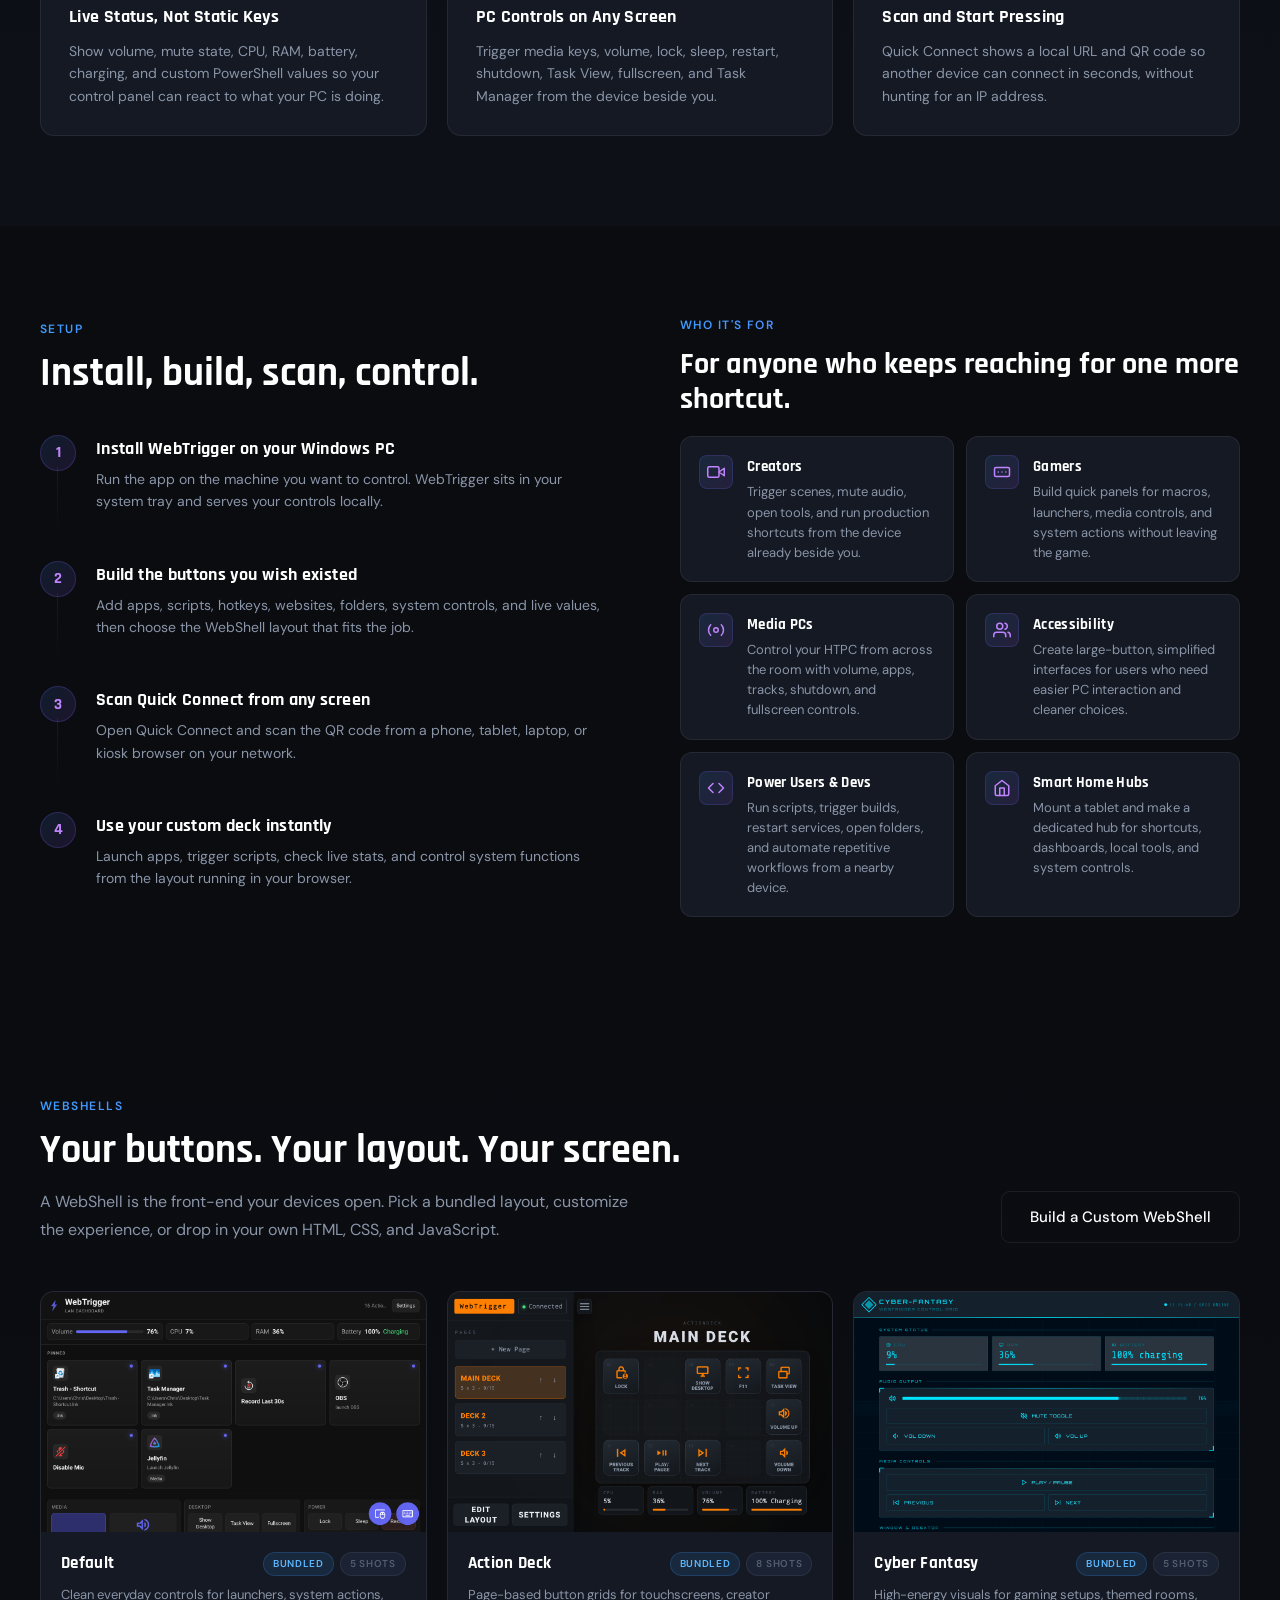
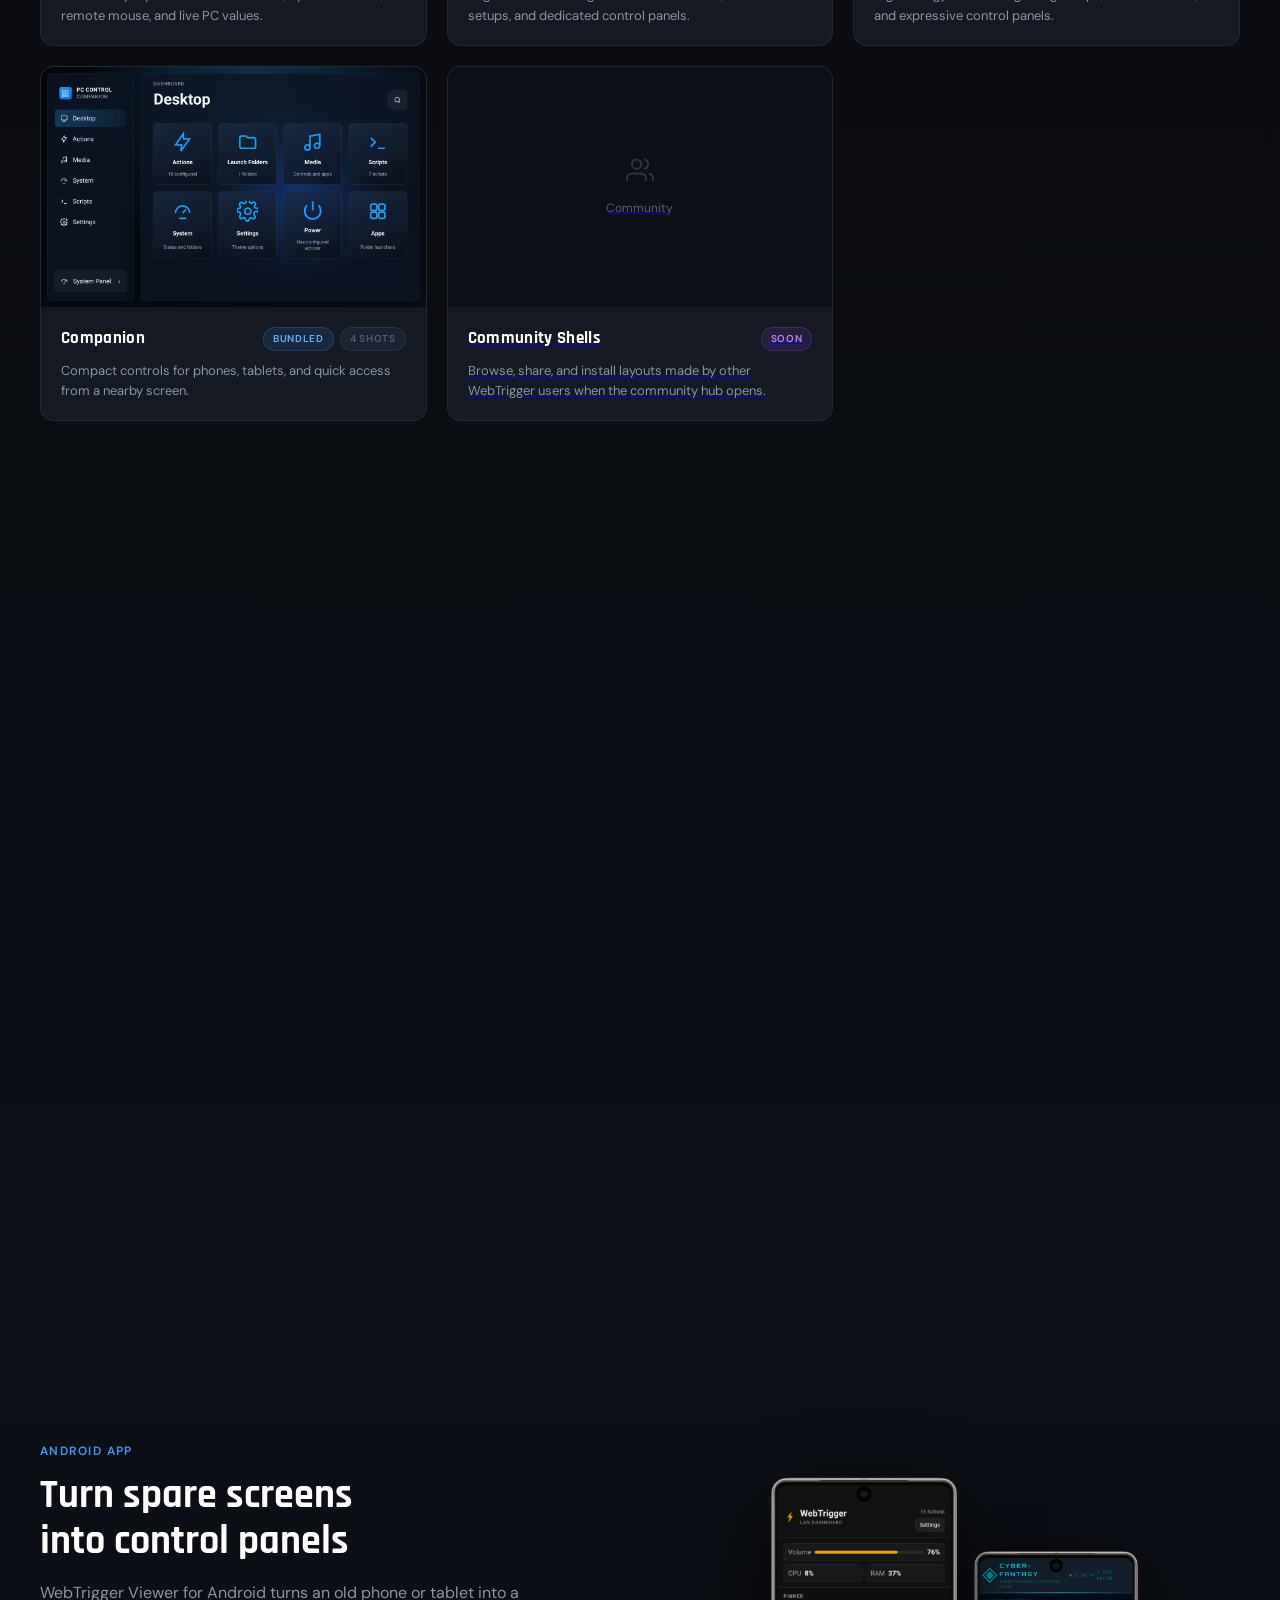
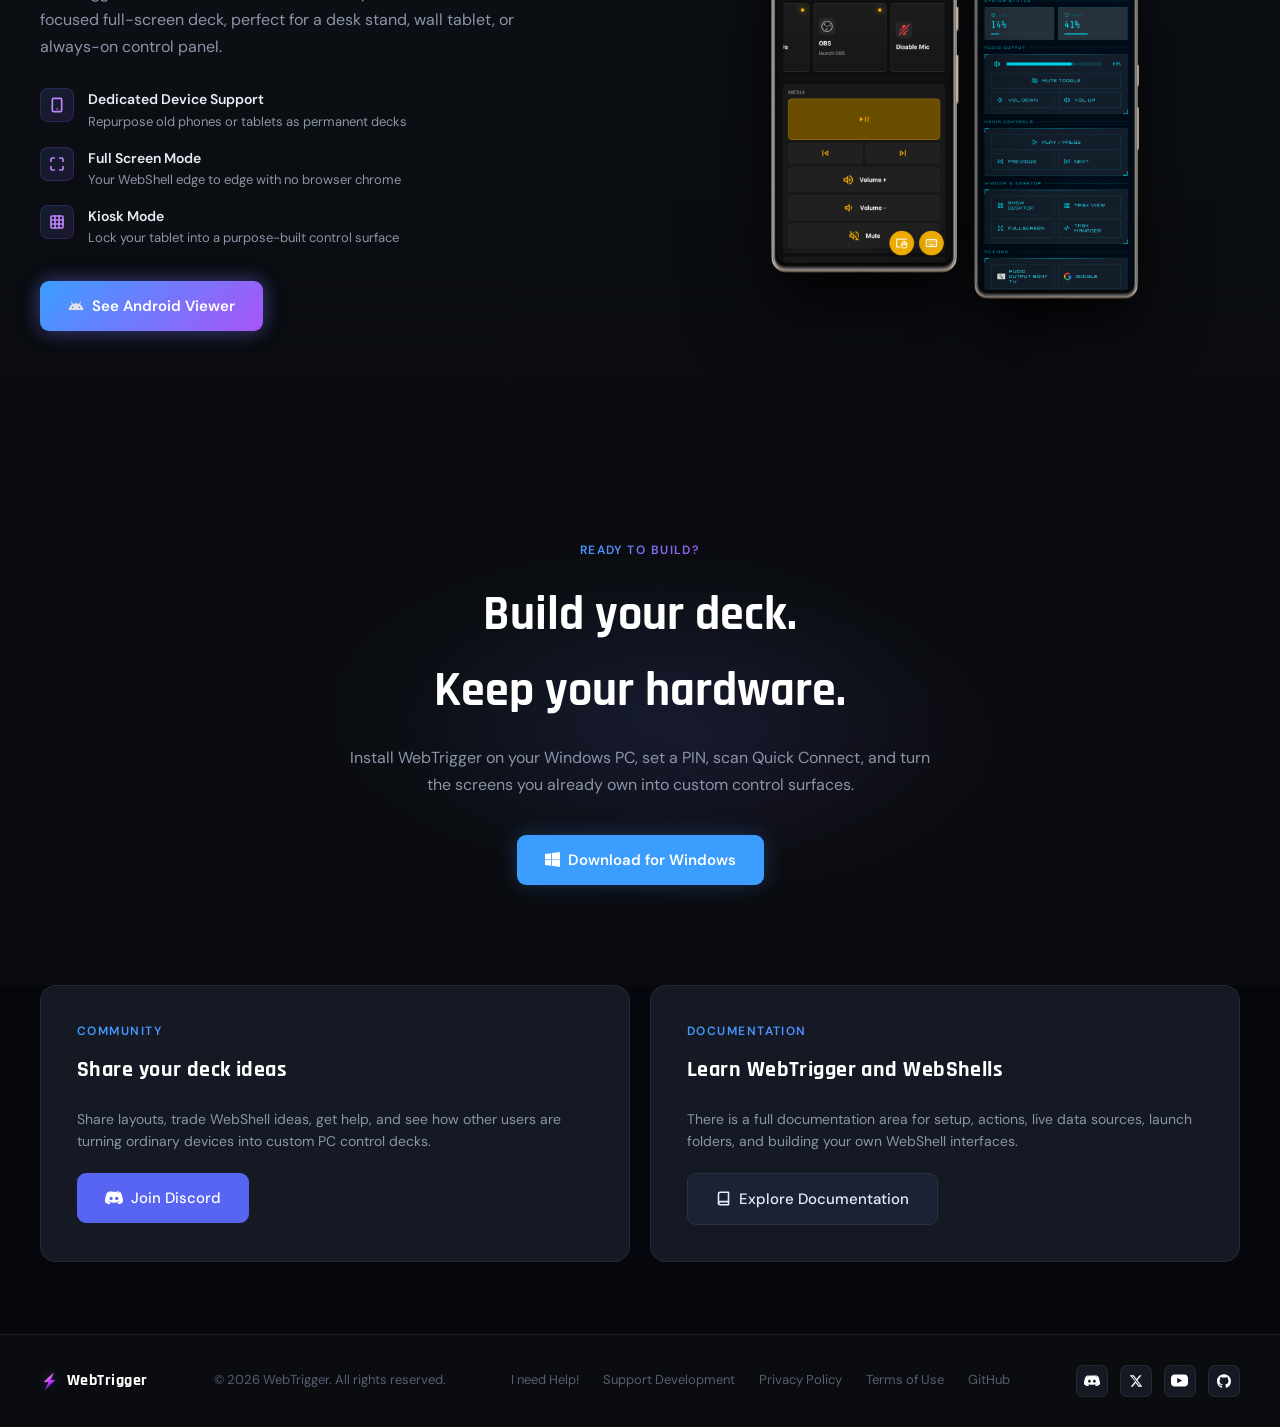
==== commit f7d2200a: "Add files via upload" ====
--- a/index.html
+++ b/index.html
@@ -580,8 +580,8 @@
       </div>
       <p class="community-desc">Share layouts, trade WebShell ideas, get help, and see how other users are turning ordinary devices into custom PC control decks.</p>
       <div>
-        <a href="coming-soon.html" class="btn btn-discord btn-lg">
-          <img class="discord-badge-icon" src="img/Discord_Badge.svg" alt="" aria-hidden="true">
+        <a href="https://discord.gg/Z6ErDr8A" class="btn btn-discord btn-lg">
+          <img class="social-badge-icon discord-badge-icon" src="img/Discord_Badge.svg" alt="" aria-hidden="true">
           Join Discord
         </a>
       </div>
@@ -618,11 +618,14 @@
       <a href="https://github.com/Sliestnut9/WebTrigger">GitHub</a>
     </div>
     <div class="footer-social">
-      <a href="coming-soon.html" class="social-btn" title="Discord">
-        <img class="discord-badge-icon" src="img/Discord_Badge.svg" alt="" aria-hidden="true">
+      <a href="https://discord.gg/Z6ErDr8A" class="social-btn" title="Discord">
+        <img class="social-badge-icon discord-badge-icon" src="img/Discord_Badge.svg" alt="" aria-hidden="true">
       </a>
-      <a href="coming-soon.html" class="social-btn" title="Twitter/X">
+      <a href="https://x.com/WebTriggerX" class="social-btn" title="Twitter/X">
         <svg width="14" height="14" viewBox="0 0 24 24" fill="currentColor"><path d="M18.244 2.25h3.308l-7.227 8.26 8.502 11.24H16.17l-4.714-6.231-5.401 6.231H2.74l7.73-8.835L1.254 2.25H8.08l4.713 6.231zm-1.161 17.52h1.833L7.084 4.126H5.117z"/></svg>
+      </a>
+      <a href="https://www.youtube.com/@WebTrigger" class="social-btn" title="YouTube">
+        <img class="social-badge-icon youtube-badge-icon" src="img/Youtube_Badge.svg" alt="" aria-hidden="true">
       </a>
       <a href="https://github.com/Sliestnut9/WebTrigger" class="social-btn" title="GitHub">
         <svg width="14" height="14" viewBox="0 0 24 24" fill="currentColor"><path d="M12 .297c-6.63 0-12 5.373-12 12 0 5.303 3.438 9.8 8.205 11.385.6.113.82-.258.82-.577 0-.285-.01-1.04-.015-2.04-3.338.724-4.042-1.61-4.042-1.61C4.422 18.07 3.633 17.7 3.633 17.7c-1.087-.744.084-.729.084-.729 1.205.084 1.838 1.236 1.838 1.236 1.07 1.835 2.809 1.305 3.495.998.108-.776.417-1.305.76-1.605-2.665-.3-5.466-1.332-5.466-5.93 0-1.31.465-2.38 1.235-3.22-.135-.303-.54-1.523.105-3.176 0 0 1.005-.322 3.3 1.23.96-.267 1.98-.399 3-.405 1.02.006 2.04.138 3 .405 2.28-1.552 3.285-1.23 3.285-1.23.645 1.653.24 2.873.12 3.176.765.84 1.23 1.91 1.23 3.22 0 4.61-2.805 5.625-5.475 5.92.42.36.81 1.096.81 2.22 0 1.606-.015 2.896-.015 3.286 0 .315.21.69.825.57C20.565 22.092 24 17.592 24 12.297c0-6.627-5.373-12-12-12"/></svg>
--- a/css/style.css
+++ b/css/style.css
@@ -91,7 +91,7 @@
   }
 
   .nav-links a {
-    color: var(--text2);
+    color: var(--white);
     text-decoration: none;
     font-size: 14px;
     padding: 6px 14px;
@@ -126,7 +126,7 @@
 
   .btn-ghost {
     background: transparent;
-    color: var(--text2);
+    color: var(--white);
     border: 1px solid var(--border);
   }
   .btn-ghost:hover { background: var(--surface); color: var(--text); border-color: rgba(255,255,255,0.12); }
@@ -1337,7 +1337,7 @@
   }
 
   .support-dev-layout {
-    --support-dev-lower-card-height: clamp(230px, 25vh, 320px);
+    --support-dev-lower-card-height: clamp(210px, 22vh, 290px);
     min-height: calc(100vh - 126px);
     display: grid;
     grid-template-columns: minmax(460px, 0.95fr) minmax(560px, 1.05fr);
@@ -1354,11 +1354,11 @@
   }
 
   .support-dev-left {
-    gap: clamp(34px, 5vh, 54px);
+    gap: clamp(22px, 3vh, 38px);
   }
 
   .support-dev-right {
-    gap: clamp(34px, 5vh, 54px);
+    gap: clamp(22px, 3vh, 38px);
   }
 
   .support-dev-hero {
@@ -1392,7 +1392,7 @@
   .support-manifesto-card {
     position: relative;
     overflow: hidden;
-    min-height: var(--support-dev-lower-card-height);
+    min-height: clamp(190px, 20vh, 260px);
     display: flex;
     flex-direction: column;
     justify-content: center;
@@ -1422,6 +1422,38 @@
 
   .support-manifesto-card p + p {
     margin-top: 12px;
+  }
+
+  .support-help-card h2,
+  .support-bolt-message-card h2 {
+    font-size: clamp(25px, 1.7vw, 31px);
+    margin-bottom: 16px;
+  }
+
+  .support-help-grid {
+    display: grid;
+    grid-template-columns: repeat(2, minmax(0, 1fr));
+    gap: 10px;
+  }
+
+  .support-help-grid a {
+    color: var(--text);
+    text-decoration: none;
+    border: 1px solid rgba(255,255,255,0.08);
+    border-radius: 9px;
+    padding: 10px 12px;
+    background: rgba(255,255,255,0.035);
+    font-size: 14px;
+    font-weight: 600;
+    line-height: 1.25;
+    transition: color 0.2s, border-color 0.2s, background 0.2s, transform 0.2s;
+  }
+
+  .support-help-grid a:hover {
+    color: var(--white);
+    background: rgba(59,158,255,0.1);
+    border-color: rgba(59,158,255,0.24);
+    transform: translateY(-1px);
   }
 
   .support-promises {
@@ -1506,6 +1538,22 @@
     max-width: 760px;
   }
 
+  .support-bolt-message-card {
+    border-color: rgba(168,85,247,0.18);
+    background:
+      linear-gradient(135deg, rgba(168,85,247,0.12), rgba(59,158,255,0.06)),
+      var(--surface);
+  }
+
+  .support-bolt-message-card p {
+    font-size: clamp(15px, 0.95vw, 17px);
+    line-height: 1.62;
+  }
+
+  .support-bolt-message-card p + p {
+    margin-top: 10px;
+  }
+
   @media (max-width: 1180px) {
     .support-dev-layout {
       min-height: 0;
@@ -1523,6 +1571,10 @@
     .support-development-card {
       min-height: auto;
       display: block;
+    }
+
+    .support-help-grid {
+      grid-template-columns: 1fr;
     }
   }
 
@@ -1928,17 +1980,33 @@
     display: flex;
     align-items: center;
     justify-content: center;
-    color: var(--text2);
+    color: var(--white);
     text-decoration: none;
     font-size: 14px;
     transition: all 0.2s;
   }
 
-  .social-btn:hover { background: var(--surface2); color: var(--text); border-color: rgba(255,255,255,0.12); }
+  .social-btn:hover { background: var(--surface2); color: var(--white); border-color: rgba(255,255,255,0.12); }
+
+  .social-btn svg,
+  .social-btn img {
+    display: block;
+    opacity: 1;
+  }
+
+  .social-badge-icon {
+    display: block;
+    object-fit: contain;
+  }
 
   .social-btn .discord-badge-icon {
     width: 16px;
     height: 12px;
+  }
+
+  .social-btn .youtube-badge-icon {
+    width: 17px;
+    height: 17px;
   }
 
   /* -- BOLT SURVEY PROMPT -- */
@@ -2392,18 +2460,25 @@
       font-size: 17px;
     }
     .viewer-rotator {
-      flex-direction: column;
-      gap: 14px;
-      min-height: auto;
-    }
-    .viewer-shot-main,
+      flex-direction: row;
+      justify-content: center;
+      align-items: center;
+      gap: 0;
+      min-height: clamp(330px, 68vh, 480px);
+      overflow: visible;
+    }
+    .viewer-shot-main {
+      transform: translateX(28px) translateY(-8px);
+      z-index: 2;
+    }
     .viewer-shot-side {
-      width: min(100%, 420px);
-      transform: none;
+      transform: translateX(-28px) translateY(24px) scale(0.86);
       opacity: 1;
+      z-index: 1;
     }
     .viewer-shot img {
-      height: clamp(360px, 72vh, 500px);
+      height: clamp(300px, 68vh, 460px);
+      max-width: none;
     }
     .bolt-survey {
       left: 12px;
@@ -2924,3 +2999,257 @@
     .shell-nav-prev { left: 8px; }
     .shell-nav-next { right: 8px; }
   }
+
+  /* -- ANDROID VIEWER PAGE -- */
+  .viewer-page {
+    min-height: 100vh;
+    background:
+      radial-gradient(ellipse 42% 28% at 78% 10%, rgba(59,158,255,0.09), transparent 70%),
+      radial-gradient(ellipse 38% 28% at 12% 18%, rgba(168,85,247,0.08), transparent 72%),
+      linear-gradient(180deg, var(--bg2) 0%, var(--bg) 100%);
+  }
+
+  .viewer-container {
+    width: min(1180px, 100%);
+    margin: 0 auto;
+  }
+
+  .viewer-hero-section {
+    padding: 130px 40px 78px;
+  }
+
+  .viewer-hero-grid {
+    display: grid;
+    grid-template-columns: minmax(0, 0.9fr) minmax(380px, 1.1fr);
+    gap: clamp(40px, 6vw, 82px);
+    align-items: center;
+  }
+
+  .viewer-hero-copy .section-tag,
+  .viewer-section-head .section-tag,
+  .viewer-kiosk-grid .section-tag {
+    display: inline-flex;
+    margin-bottom: 16px;
+  }
+
+  .viewer-hero-copy h1,
+  .viewer-section h2 {
+    font-family: var(--font-display);
+    color: var(--white);
+    line-height: 1;
+  }
+
+  .viewer-hero-copy h1 {
+    font-size: clamp(44px, 5.4vw, 76px);
+    margin-bottom: 18px;
+  }
+
+  .viewer-hero-copy p,
+  .viewer-section-head p,
+  .viewer-kiosk-grid p,
+  .viewer-info-card p,
+  .viewer-usecase-grid p {
+    color: var(--text2);
+    font-size: 16px;
+    line-height: 1.68;
+  }
+
+  .viewer-hero-copy > p {
+    max-width: 640px;
+    font-size: 18px;
+  }
+
+  .viewer-hero-actions {
+    justify-content: flex-start;
+    margin-top: 28px;
+  }
+
+  .viewer-small-note {
+    max-width: 560px;
+    margin-top: 18px;
+    color: var(--text3) !important;
+    font-size: 13px !important;
+  }
+
+  .viewer-hero-visual {
+    min-height: clamp(520px, 58vh, 720px);
+    display: flex;
+    align-items: center;
+    justify-content: center;
+    pointer-events: none;
+  }
+
+  .viewer-page-shot {
+    position: relative;
+    filter: drop-shadow(0 28px 44px rgba(0,0,0,0.5));
+  }
+
+  .viewer-page-shot-main {
+    z-index: 2;
+    transform: translateX(38px) translateY(-14px);
+  }
+
+  .viewer-page-shot-side {
+    z-index: 1;
+    transform: translateX(-38px) translateY(34px) scale(0.88);
+  }
+
+  .viewer-page-shot img {
+    height: clamp(520px, 58vh, 720px);
+    width: auto;
+    display: block;
+    object-fit: contain;
+  }
+
+  .viewer-section {
+    padding: 76px 40px;
+  }
+
+  .viewer-section-head {
+    max-width: 760px;
+    margin-bottom: 28px;
+  }
+
+  .viewer-section h2 {
+    font-size: clamp(34px, 4vw, 52px);
+    margin-bottom: 14px;
+  }
+
+  .viewer-card-grid,
+  .viewer-usecase-grid {
+    display: grid;
+    grid-template-columns: repeat(3, minmax(0, 1fr));
+    gap: 16px;
+  }
+
+  .viewer-info-card,
+  .viewer-usecase-grid article {
+    background: var(--surface);
+    border: 1px solid var(--border);
+    border-radius: 14px;
+    padding: 22px;
+    box-shadow: 0 18px 55px rgba(0,0,0,0.28);
+  }
+
+  .viewer-info-card h3,
+  .viewer-usecase-grid h3 {
+    font-family: var(--font-display);
+    color: var(--white);
+    font-size: 22px;
+    line-height: 1.12;
+    margin-bottom: 10px;
+  }
+
+  .viewer-kiosk-section {
+    background: rgba(255,255,255,0.018);
+    border-top: 1px solid rgba(255,255,255,0.06);
+    border-bottom: 1px solid rgba(255,255,255,0.06);
+  }
+
+  .viewer-kiosk-grid {
+    display: grid;
+    grid-template-columns: minmax(0, 0.85fr) minmax(320px, 1.15fr);
+    gap: 34px;
+    align-items: center;
+  }
+
+  .viewer-usecase-list {
+    display: grid;
+    grid-template-columns: repeat(2, minmax(0, 1fr));
+    gap: 12px;
+  }
+
+  .viewer-usecase-list span {
+    color: var(--white);
+    font-family: var(--font-display);
+    font-weight: 700;
+    font-size: 20px;
+    line-height: 1.12;
+    padding: 16px 18px;
+    border-radius: 12px;
+    border: 1px solid rgba(255,255,255,0.08);
+    background: rgba(8,12,20,0.48);
+  }
+
+  .viewer-screenshot-strip {
+    display: grid;
+    grid-template-columns: repeat(5, minmax(180px, 1fr));
+    gap: 16px;
+    align-items: end;
+  }
+
+  .viewer-screenshot-strip img {
+    width: 100%;
+    max-height: 520px;
+    object-fit: contain;
+    filter: drop-shadow(0 22px 34px rgba(0,0,0,0.42));
+  }
+
+  @media (max-width: 980px) {
+    .viewer-hero-grid,
+    .viewer-kiosk-grid {
+      grid-template-columns: 1fr;
+    }
+
+    .viewer-hero-visual {
+      min-height: clamp(420px, 56vh, 620px);
+      order: -1;
+    }
+
+    .viewer-page-shot img {
+      height: clamp(420px, 56vh, 620px);
+    }
+
+    .viewer-card-grid,
+    .viewer-usecase-grid {
+      grid-template-columns: repeat(2, minmax(0, 1fr));
+    }
+
+    .viewer-screenshot-strip {
+      display: flex;
+      overflow-x: auto;
+      padding-bottom: 12px;
+      scroll-snap-type: x proximity;
+    }
+
+    .viewer-screenshot-strip img {
+      flex: 0 0 min(240px, 72vw);
+      scroll-snap-align: center;
+    }
+  }
+
+  @media (max-width: 600px) {
+    .viewer-hero-section {
+      padding: 104px 20px 58px;
+    }
+
+    .viewer-section {
+      padding: 58px 20px;
+    }
+
+    .viewer-hero-actions {
+      justify-content: center;
+    }
+
+    .viewer-hero-visual {
+      min-height: clamp(330px, 68vh, 480px);
+    }
+
+    .viewer-page-shot-main {
+      transform: translateX(28px) translateY(-8px);
+    }
+
+    .viewer-page-shot-side {
+      transform: translateX(-28px) translateY(24px) scale(0.86);
+    }
+
+    .viewer-page-shot img {
+      height: clamp(300px, 68vh, 460px);
+    }
+
+    .viewer-card-grid,
+    .viewer-usecase-grid,
+    .viewer-usecase-list {
+      grid-template-columns: 1fr;
+    }
+  }
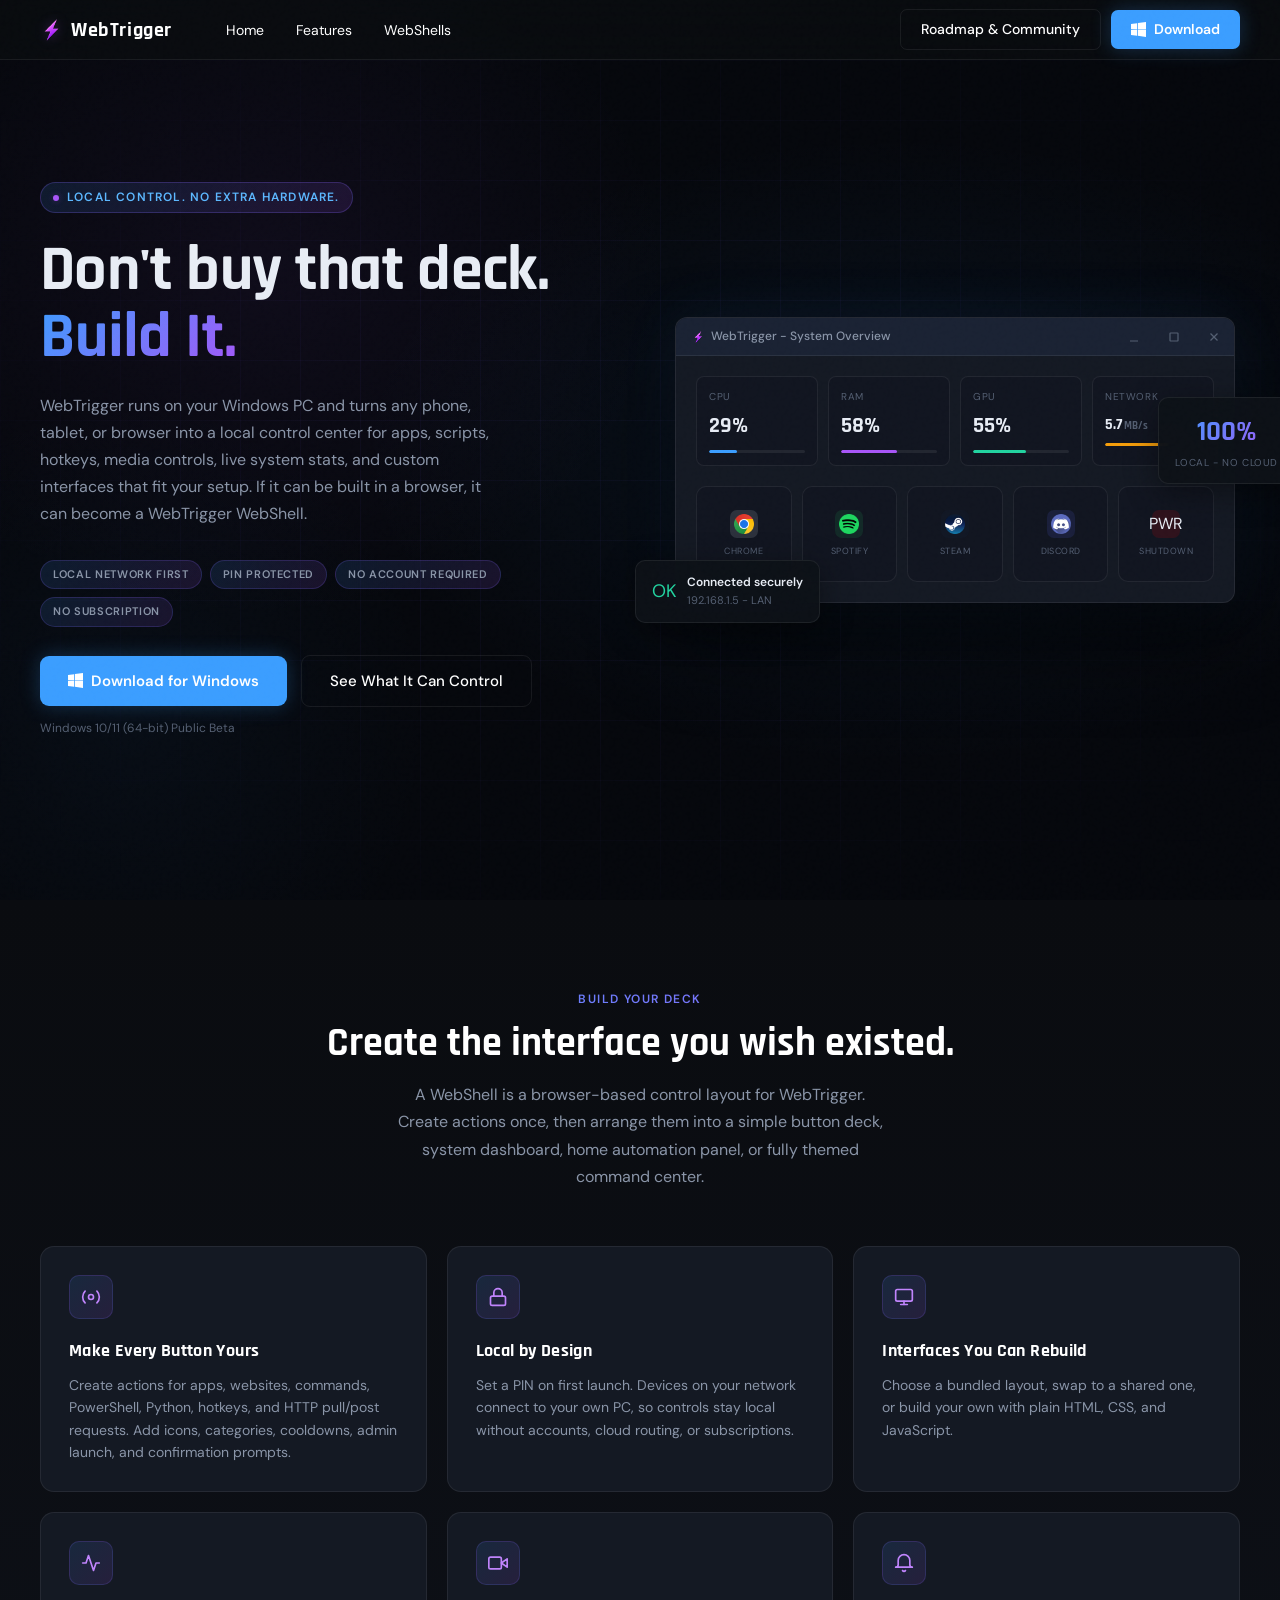
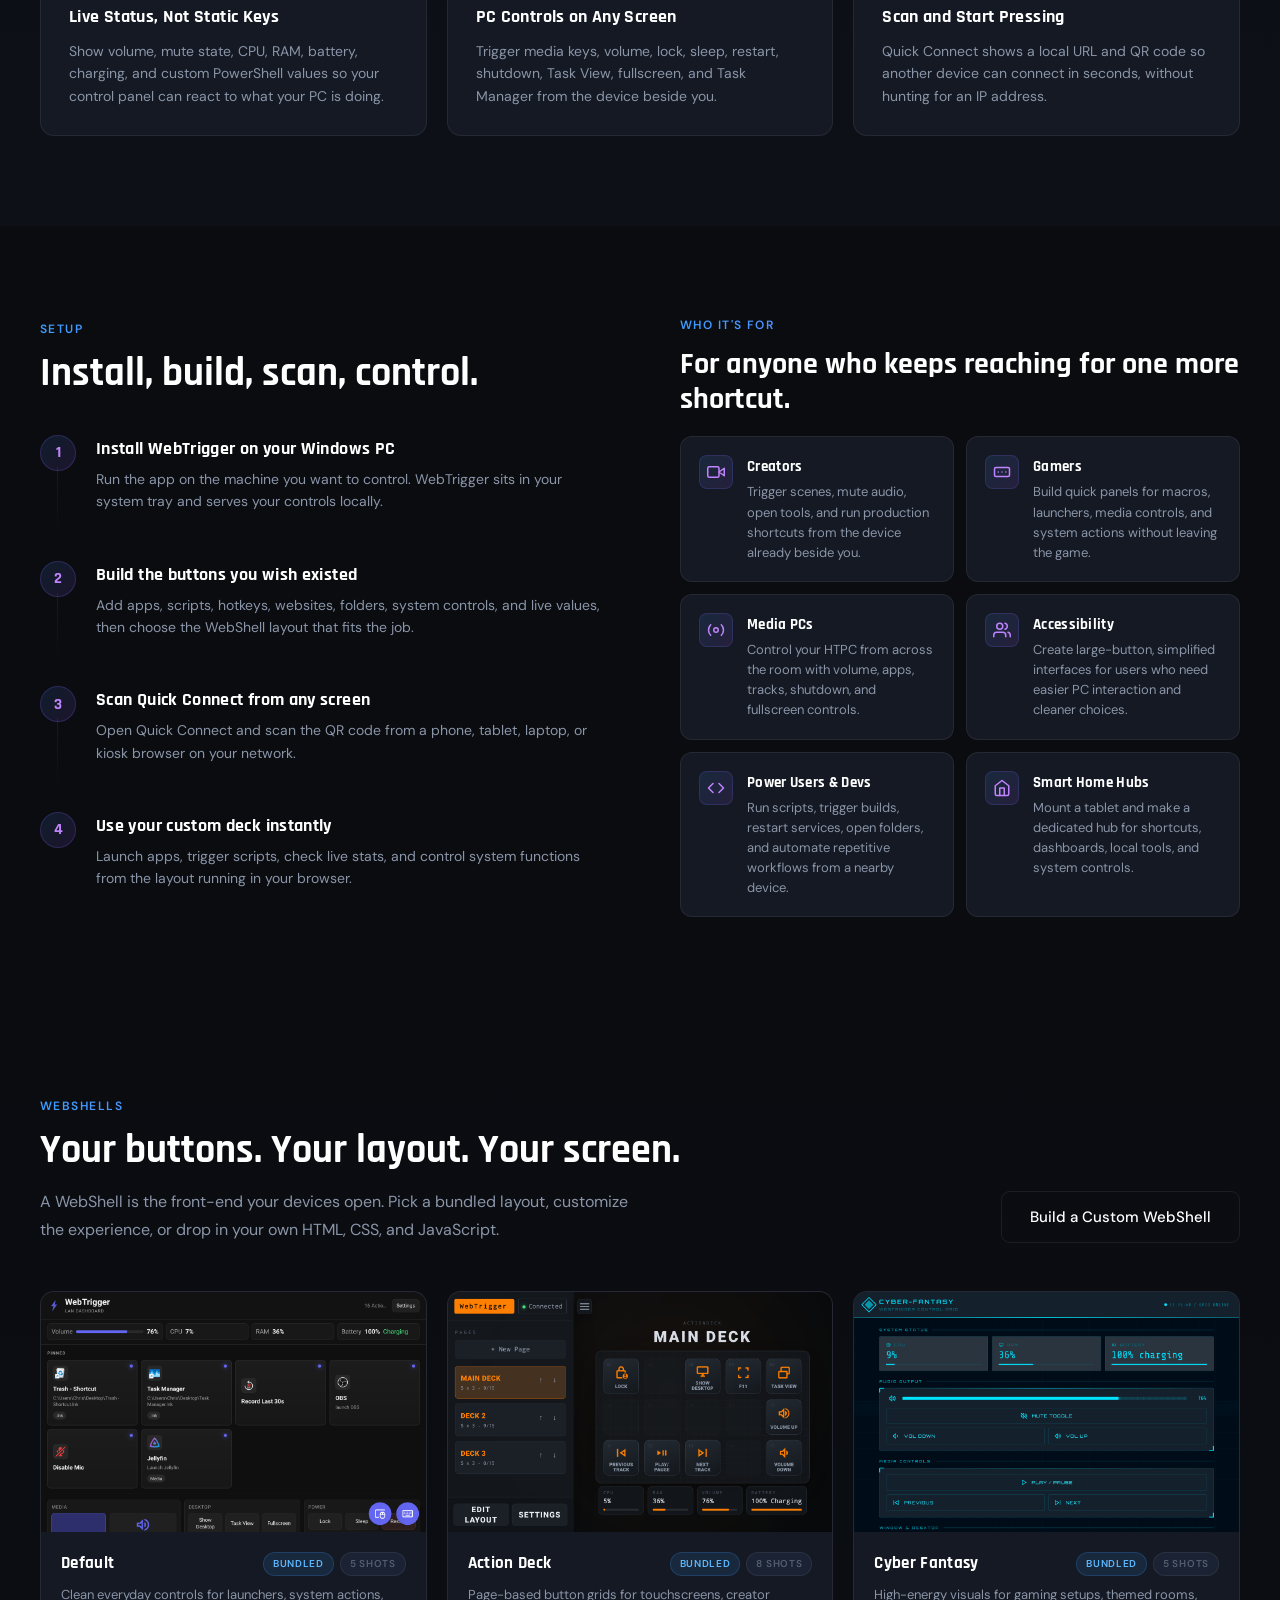
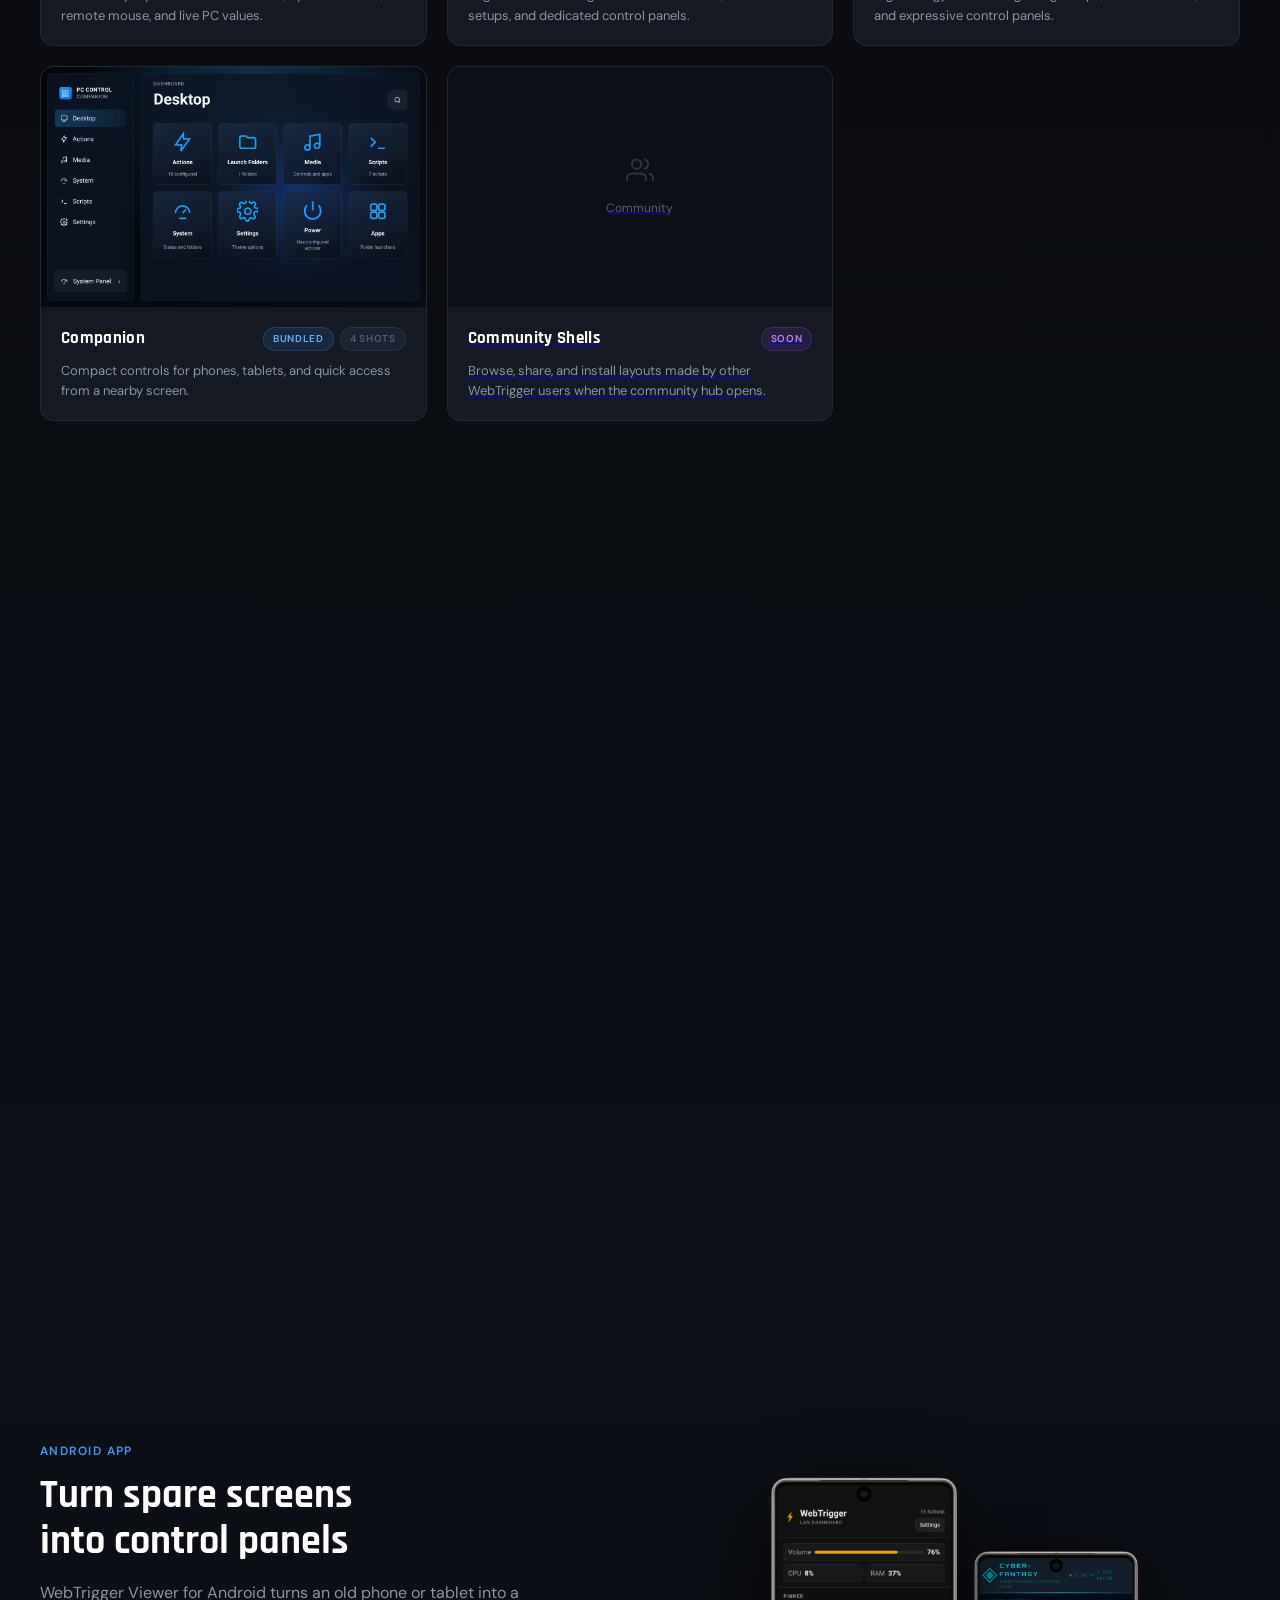
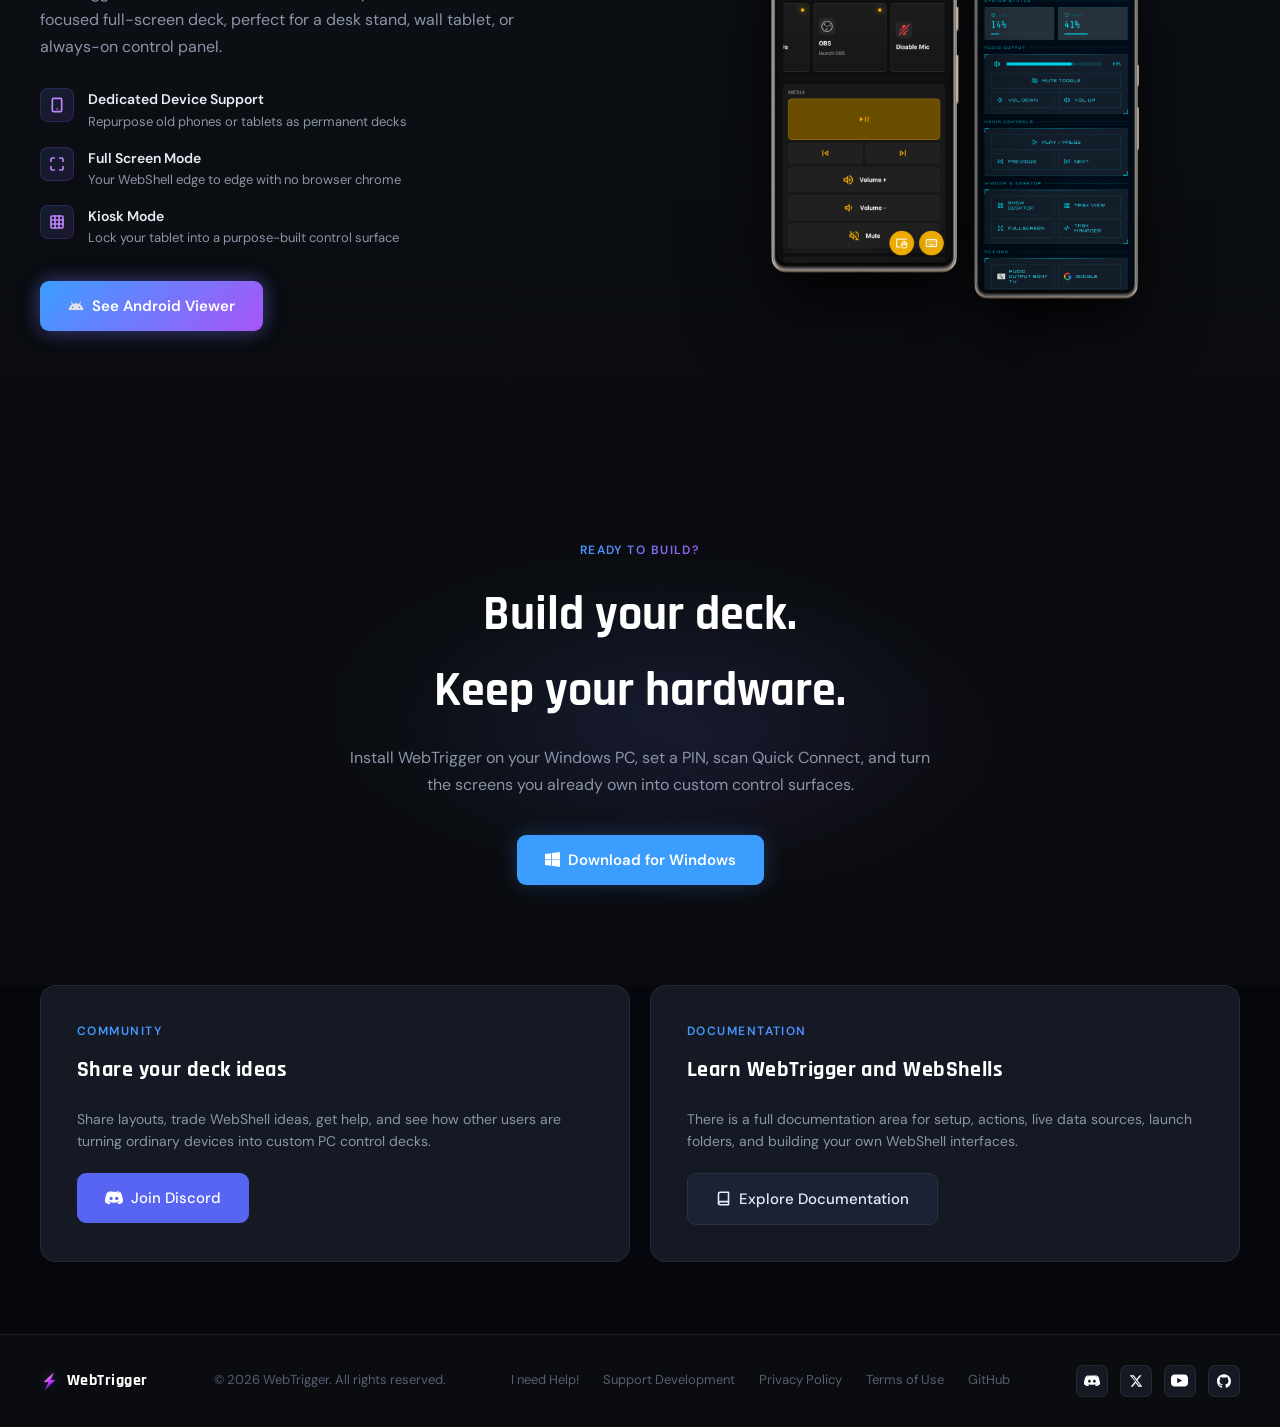
==== commit d10ddf0a: "Update index.html" ====
--- a/index.html
+++ b/index.html
@@ -1,658 +1,658 @@
-<!DOCTYPE html>
-<html lang="en">
-<head>
-<meta charset="UTF-8">
-<meta name="viewport" content="width=device-width, initial-scale=1.0">
-<title>WebTrigger - Build Your Own PC Control Deck</title>
+<!DOCTYPE html>
+<html lang="en">
+<head>
+<meta charset="UTF-8">
+<meta name="viewport" content="width=device-width, initial-scale=1.0">
+<title>WebTrigger - Build Your Own PC Control Deck</title>
 <meta name="description" content="WebTrigger turns phones, tablets, laptops, and wall panels into local PC control decks for apps, scripts, media, system controls, live data, and custom WebShells.">
-<link rel="icon" href="favicon.ico" type="image/x-icon">
-<link rel="preconnect" href="https://fonts.googleapis.com">
-<link rel="preconnect" href="https://fonts.gstatic.com" crossorigin>
-<link href="https://fonts.googleapis.com/css2?family=Rajdhani:wght@400;500;600;700&family=DM+Sans:ital,opsz,wght@0,9..40,300;0,9..40,400;0,9..40,500;1,9..40,300&display=swap" rel="stylesheet">
-<link rel="stylesheet" href="css/style.css">
-</head>
-<body>
-
-<!-- NAV -->
-<nav>
-  <a href="index.html" class="nav-logo">
-    <img src="img/icon.png" alt="WebTrigger icon" />
-    WebTrigger
-  </a>
-  <ul class="nav-links">
-    <li><a href="index.html" class="active">Home</a></li>
-    <li><a href="#features">Features</a></li>
-    <li><a href="#shells">WebShells</a></li>
-  </ul>
-  <div class="nav-actions">
-    <a href="coming-soon.html" class="btn btn-ghost">Roadmap &amp; Community</a>
-    <a href="download.html" class="btn btn-primary btn-win">Download</a>
-  </div>
-</nav>
-
-<!-- HERO -->
-<section class="hero">
-  <div class="hero-bg"></div>
-  <div class="hero-grid"></div>
-  <div class="hero-inner">
-    <div class="hero-content">
-      <div class="hero-tag">Local control. No extra hardware.</div>
-      <h1>Don't buy that deck.<br><span class="accent">Build It.</span></h1>
-      <p class="hero-desc">WebTrigger runs on your Windows PC and turns any phone, tablet, or browser into a local control center for apps, scripts, hotkeys, media controls, live system stats, and custom interfaces that fit your setup. If it can be built in a browser, it can become a WebTrigger WebShell.</p>
-
-      <div class="trust-pills">
-        <span class="pill">Local Network First</span>
-        <span class="pill">PIN Protected</span>
-        <span class="pill">No Account Required</span>
-        <span class="pill">No Subscription</span>
-      </div>
-
-      <div>
-        <div class="hero-cta">
-          <a href="thanks.html" class="btn btn-primary btn-lg btn-win">Download for Windows</a>
-          <a href="#features" class="btn btn-ghost btn-lg">See What It Can Control</a>
-        </div>
-        <p class="hero-note">Windows 10/11 (64-bit)</p>
-      </div>
-    </div>
-
-    <div class="hero-visual">
-      <div class="mockup-stack">
-        <div class="mockup-main">
-          <div class="mockup-bar">
-            <div class="mockup-bar-title">
-              <img src="img/icon.png" alt="" style="width:12px;height:12px;object-fit:contain" />
-              WebTrigger - System Overview
-            </div>
-            <div class="win-controls">
-              <div class="win-btn win-min">
-                <svg width="10" height="10" viewBox="0 0 10 10"><line x1="1" y1="9" x2="9" y2="9" stroke="currentColor" stroke-width="1.2"/></svg>
-              </div>
-              <div class="win-btn win-max">
-                <svg width="10" height="10" viewBox="0 0 10 10"><rect x="1" y="1" width="8" height="8" rx="0.5" stroke="currentColor" stroke-width="1.2" fill="none"/></svg>
-              </div>
-              <div class="win-btn win-close">
-                <svg width="10" height="10" viewBox="0 0 10 10"><line x1="1.5" y1="1.5" x2="8.5" y2="8.5" stroke="currentColor" stroke-width="1.2"/><line x1="8.5" y1="1.5" x2="1.5" y2="8.5" stroke="currentColor" stroke-width="1.2"/></svg>
-              </div>
-            </div>
-          </div>
-          <div class="mockup-content">
-            <div class="stat-row">
-              <div class="stat-card">
-                <div class="stat-label">CPU</div>
-                <div class="stat-val" id="stat-cpu">23%</div>
-                <div class="stat-bar"><div class="stat-fill" id="fill-cpu" style="width:23%;background:#3b9eff"></div></div>
-              </div>
-              <div class="stat-card">
-                <div class="stat-label">RAM</div>
-                <div class="stat-val" id="stat-ram">45%</div>
-                <div class="stat-bar"><div class="stat-fill" id="fill-ram" style="width:45%;background:#a855f7"></div></div>
-              </div>
-              <div class="stat-card">
-                <div class="stat-label">GPU</div>
-                <div class="stat-val" id="stat-gpu">32%</div>
-                <div class="stat-bar"><div class="stat-fill" id="fill-gpu" style="width:32%;background:#22d3a0"></div></div>
-              </div>
-              <div class="stat-card">
-                <div class="stat-label">Network</div>
-                <div class="stat-val" style="font-size:15px;padding-top:4px" id="stat-net">1.2<span style="font-size:11px;color:var(--text3)"> MB/s</span></div>
-                <div class="stat-bar"><div class="stat-fill" id="fill-net" style="width:20%;background:#f59e0b"></div></div>
-              </div>
-            </div>
-            <div class="actions-row">
-              <div class="action-btn">
-                <div class="action-icon" style="background:#e8f4fd20"><img src="img/Chrome.png" style="width:20px;height:20px;object-fit:contain" alt="Chrome"></div>
-                <div class="action-name">Chrome</div>
-              </div>
-              <div class="action-btn">
-                <div class="action-icon" style="background:#1db95420"><img src="img/Spotify.png" style="width:20px;height:20px;object-fit:contain" alt="Spotify"></div>
-                <div class="action-name">Spotify</div>
-              </div>
-              <div class="action-btn">
-                <div class="action-icon" style="background:#1b2a4220"><img src="img/Steam.png" style="width:20px;height:20px;object-fit:contain" alt="Steam"></div>
-                <div class="action-name">Steam</div>
-              </div>
-              <div class="action-btn">
-                <div class="action-icon" style="background:#5865f220"><img src="img/Discord.png" style="width:20px;height:20px;object-fit:contain" alt="Discord"></div>
-                <div class="action-name">Discord</div>
-              </div>
-              <div class="action-btn">
-                <div class="action-icon" style="background:#ff000020;font-size:16px">PWR</div>
-                <div class="action-name">Shutdown</div>
-              </div>
-            </div>
-          </div>
-        </div>
-
-        <div class="float-card float-card-1">
-          <div class="icon">OK</div>
-          <div>
-            <div class="title">Connected securely</div>
-            <div class="sub">192.168.1.5 - LAN</div>
-          </div>
-        </div>
-
-        <div class="float-card float-card-2">
-          <div class="big">100%</div>
-          <div class="label">Local - No cloud</div>
-        </div>
-      </div>
-    </div>
-  </div>
-</section>
-
-<!-- FEATURES -->
-<section class="features-section" id="features">
-  <div class="container">
-    <div class="features-header">
-      <div class="section-tag reveal">Build Your Deck</div>
-      <div class="section-title reveal reveal-delay-1">Create the interface you wish existed.</div>
-      <p class="section-desc reveal reveal-delay-2">A WebShell is a browser-based control layout for WebTrigger. Create actions once, then arrange them into a simple button deck, system dashboard, home automation panel, or fully themed command center.</p>
-    </div>
-    <div class="features-grid">
-      <div class="feature-card reveal">
-        <div class="feature-icon">
-          <svg width="20" height="20" viewBox="0 0 24 24" fill="none" stroke="currentColor" stroke-width="2" stroke-linecap="round" stroke-linejoin="round"><circle cx="12" cy="12" r="3"></circle><path d="M19.07 4.93a10 10 0 0 1 0 14.14"></path><path d="M4.93 4.93a10 10 0 0 0 0 14.14"></path></svg>
-        </div>
-        <div class="feature-title">Make Every Button Yours</div>
-        <div class="feature-desc">Create actions for apps, websites, commands, PowerShell, Python, hotkeys, and HTTP pull/post requests. Add icons, categories, cooldowns, admin launch, and confirmation prompts.</div>
-      </div>
-      <div class="feature-card reveal reveal-delay-1">
-        <div class="feature-icon">
-          <svg width="20" height="20" viewBox="0 0 24 24" fill="none" stroke="currentColor" stroke-width="2" stroke-linecap="round" stroke-linejoin="round"><rect x="3" y="11" width="18" height="11" rx="2"></rect><path d="M7 11V7a5 5 0 0 1 10 0v4"></path></svg>
-        </div>
-        <div class="feature-title">Local by Design</div>
-        <div class="feature-desc">Set a PIN on first launch. Devices on your network connect to your own PC, so controls stay local without accounts, cloud routing, or subscriptions.</div>
-      </div>
-      <div class="feature-card reveal reveal-delay-2">
-        <div class="feature-icon">
-          <svg width="20" height="20" viewBox="0 0 24 24" fill="none" stroke="currentColor" stroke-width="2" stroke-linecap="round" stroke-linejoin="round"><rect x="2" y="3" width="20" height="14" rx="2"></rect><line x1="8" y1="21" x2="16" y2="21"></line><line x1="12" y1="17" x2="12" y2="21"></line></svg>
-        </div>
-        <div class="feature-title">Interfaces You Can Rebuild</div>
-        <div class="feature-desc">Choose a bundled layout, swap to a shared one, or build your own with plain HTML, CSS, and JavaScript.</div>
-      </div>
-      <div class="feature-card reveal reveal-delay-3">
-        <div class="feature-icon">
-          <svg width="20" height="20" viewBox="0 0 24 24" fill="none" stroke="currentColor" stroke-width="2" stroke-linecap="round" stroke-linejoin="round"><polyline points="22 12 18 12 15 21 9 3 6 12 2 12"></polyline></svg>
-        </div>
-        <div class="feature-title">Live Status, Not Static Keys</div>
-        <div class="feature-desc">Show volume, mute state, CPU, RAM, battery, charging, and custom PowerShell values so your control panel can react to what your PC is doing.</div>
-      </div>
-      <div class="feature-card reveal reveal-delay-4">
-        <div class="feature-icon">
-          <svg width="20" height="20" viewBox="0 0 24 24" fill="none" stroke="currentColor" stroke-width="2" stroke-linecap="round" stroke-linejoin="round"><polygon points="23 7 16 12 23 17 23 7"></polygon><rect x="1" y="5" width="15" height="14" rx="2"></rect></svg>
-        </div>
-        <div class="feature-title">PC Controls on Any Screen</div>
-        <div class="feature-desc">Trigger media keys, volume, lock, sleep, restart, shutdown, Task View, fullscreen, and Task Manager from the device beside you.</div>
-      </div>
-      <div class="feature-card reveal reveal-delay-5">
-        <div class="feature-icon">
-          <svg width="20" height="20" viewBox="0 0 24 24" fill="none" stroke="currentColor" stroke-width="2" stroke-linecap="round" stroke-linejoin="round"><path d="M22 17H2a3 3 0 0 0 3-3V9a7 7 0 0 1 14 0v5a3 3 0 0 0 3 3zm-8.27 4a2 2 0 0 1-3.46 0"></path></svg>
-        </div>
-        <div class="feature-title">Scan and Start Pressing</div>
-        <div class="feature-desc">Quick Connect shows a local URL and QR code so another device can connect in seconds, without hunting for an IP address.</div>
-      </div>
-    </div>
-  </div>
-</section>
-
-<!-- HOW IT WORKS + WHO IT'S FOR -->
-<section class="how-section" id="how">
-  <div class="container">
-    <div class="how-grid">
-      <div>
-        <div class="section-tag reveal">Setup</div>
-        <div class="section-title reveal reveal-delay-1">Install, build, scan, control.</div>
-        <div class="steps">
-          <div class="step reveal reveal-delay-2">
-            <div class="step-num">1</div>
-            <div>
-              <div class="step-title">Install WebTrigger on your Windows PC</div>
-              <div class="step-desc">Run the app on the machine you want to control. WebTrigger sits in your system tray and serves your controls locally.</div>
-            </div>
-          </div>
-          <div class="step reveal reveal-delay-3">
-            <div class="step-num">2</div>
-            <div>
-              <div class="step-title">Build the buttons you wish existed</div>
-              <div class="step-desc">Add apps, scripts, hotkeys, websites, folders, system controls, and live values, then choose the WebShell layout that fits the job.</div>
-            </div>
-          </div>
-          <div class="step reveal reveal-delay-4">
-            <div class="step-num">3</div>
-            <div>
-              <div class="step-title">Scan Quick Connect from any screen</div>
-              <div class="step-desc">Open Quick Connect and scan the QR code from a phone, tablet, laptop, or kiosk browser on your network.</div>
-            </div>
-          </div>
-          <div class="step reveal reveal-delay-5">
-            <div class="step-num">4</div>
-            <div>
-              <div class="step-title">Use your custom deck instantly</div>
-              <div class="step-desc">Launch apps, trigger scripts, check live stats, and control system functions from the layout running in your browser.</div>
-            </div>
-          </div>
-        </div>
-      </div>
-
-      <div>
-        <div class="section-tag reveal">Who It's For</div>
-        <div class="section-title reveal reveal-delay-1" style="font-size:clamp(22px,2.5vw,30px);margin-bottom:20px">For anyone who keeps reaching for one more shortcut.</div>
-        <div class="usecase-grid reveal reveal-delay-2">
-          <div class="usecase-card">
-            <div class="usecase-icon">
-              <svg width="18" height="18" viewBox="0 0 24 24" fill="none" stroke="currentColor" stroke-width="2" stroke-linecap="round" stroke-linejoin="round"><polygon points="23 7 16 12 23 17 23 7"></polygon><rect x="1" y="5" width="15" height="14" rx="2"></rect></svg>
-            </div>
-            <div>
-              <div class="usecase-title">Creators</div>
-              <div class="usecase-desc">Trigger scenes, mute audio, open tools, and run production shortcuts from the device already beside you.</div>
-            </div>
-          </div>
-          <div class="usecase-card">
-            <div class="usecase-icon">
-              <svg width="18" height="18" viewBox="0 0 24 24" fill="none" stroke="currentColor" stroke-width="2" stroke-linecap="round" stroke-linejoin="round"><rect x="2" y="6" width="20" height="12" rx="2"></rect><path d="M12 12h.01M17 12h.01M7 12h.01"></path></svg>
-            </div>
-            <div>
-              <div class="usecase-title">Gamers</div>
-              <div class="usecase-desc">Build quick panels for macros, launchers, media controls, and system actions without leaving the game.</div>
-            </div>
-          </div>
-          <div class="usecase-card">
-            <div class="usecase-icon">
-              <svg width="18" height="18" viewBox="0 0 24 24" fill="none" stroke="currentColor" stroke-width="2" stroke-linecap="round" stroke-linejoin="round"><circle cx="12" cy="12" r="3"></circle><path d="M19.07 4.93a10 10 0 0 1 0 14.14M4.93 4.93a10 10 0 0 0 0 14.14"></path></svg>
-            </div>
-            <div>
-              <div class="usecase-title">Media PCs</div>
-              <div class="usecase-desc">Control your HTPC from across the room with volume, apps, tracks, shutdown, and fullscreen controls.</div>
-            </div>
-          </div>
-          <div class="usecase-card">
-            <div class="usecase-icon">
-              <svg width="18" height="18" viewBox="0 0 24 24" fill="none" stroke="currentColor" stroke-width="2" stroke-linecap="round" stroke-linejoin="round"><path d="M17 21v-2a4 4 0 0 0-4-4H5a4 4 0 0 0-4 4v2"></path><circle cx="9" cy="7" r="4"></circle><path d="M23 21v-2a4 4 0 0 0-3-3.87M16 3.13a4 4 0 0 1 0 7.75"></path></svg>
-            </div>
-            <div>
-              <div class="usecase-title">Accessibility</div>
-              <div class="usecase-desc">Create large-button, simplified interfaces for users who need easier PC interaction and cleaner choices.</div>
-            </div>
-          </div>
-          <div class="usecase-card">
-            <div class="usecase-icon">
-              <svg width="18" height="18" viewBox="0 0 24 24" fill="none" stroke="currentColor" stroke-width="2" stroke-linecap="round" stroke-linejoin="round"><polyline points="16 18 22 12 16 6"></polyline><polyline points="8 6 2 12 8 18"></polyline></svg>
-            </div>
-            <div>
-              <div class="usecase-title">Power Users &amp; Devs</div>
-              <div class="usecase-desc">Run scripts, trigger builds, restart services, open folders, and automate repetitive workflows from a nearby device.</div>
-            </div>
-          </div>
-          <div class="usecase-card">
-            <div class="usecase-icon">
-              <svg width="18" height="18" viewBox="0 0 24 24" fill="none" stroke="currentColor" stroke-width="2" stroke-linecap="round" stroke-linejoin="round"><path d="M3 9l9-7 9 7v11a2 2 0 0 1-2 2H5a2 2 0 0 1-2-2z"></path><polyline points="9 22 9 12 15 12 15 22"></polyline></svg>
-            </div>
-            <div>
-              <div class="usecase-title">Smart Home Hubs</div>
-              <div class="usecase-desc">Mount a tablet and make a dedicated hub for shortcuts, dashboards, local tools, and system controls.</div>
-            </div>
-          </div>
-        </div>
-      </div>
-    </div>
-  </div>
-</section>
-
-<!-- WEBSHELLS -->
-<section class="shells-section" id="shells">
-  <div class="container">
-
-    <!-- Section header -->
-    <div class="shells-header reveal">
-      <div>
-        <div class="section-tag">WebShells</div>
-        <div class="section-title">Your buttons. Your layout. Your screen.</div>
-        <p class="section-desc" style="max-width:600px">A WebShell is the front-end your devices open. Pick a bundled layout, customize the experience, or drop in your own HTML, CSS, and JavaScript.</p>
-      </div>
-      <a href="getting-started.html" class="btn btn-ghost btn-lg reveal">Build a Custom WebShell</a>
-    </div>
-
-    <!-- Shell gallery grid -->
-    <div class="shell-gallery shell-selector-grid reveal reveal-delay-1" data-shell-selector>
-
-      <button class="shell-card shell-select-card" type="button" data-shell="default" aria-haspopup="dialog">
-        <div class="shell-preview">
-          <img src="shells/Default1.png" alt="Default WebShell preview">
-        </div>
-        <div class="shell-card-body">
-          <div class="shell-card-meta">
-            <div class="shell-card-name">Default</div>
-            <div class="shell-badges">
-              <span class="shell-badge shell-badge-bundled">Bundled</span>
-              <span class="shell-badge">5 shots</span>
-            </div>
-          </div>
-          <div class="shell-card-desc">Clean everyday controls for launchers, system actions, remote mouse, and live PC values.</div>
-        </div>
-      </button>
-
-      <button class="shell-card shell-select-card" type="button" data-shell="action" aria-haspopup="dialog">
-        <div class="shell-preview">
-          <img src="shells/Action_Deck1.png" alt="Action Deck WebShell preview">
-        </div>
-        <div class="shell-card-body">
-          <div class="shell-card-meta">
-            <div class="shell-card-name">Action Deck</div>
-            <div class="shell-badges">
-              <span class="shell-badge shell-badge-bundled">Bundled</span>
-              <span class="shell-badge">8 shots</span>
-            </div>
-          </div>
-          <div class="shell-card-desc">Page-based button grids for touchscreens, creator setups, and dedicated control panels.</div>
-        </div>
-      </button>
-
-      <button class="shell-card shell-select-card" type="button" data-shell="cyber" aria-haspopup="dialog">
-        <div class="shell-preview">
-          <img src="shells/Cyber_Fantasy1.png" alt="Cyber Fantasy WebShell preview">
-        </div>
-        <div class="shell-card-body">
-          <div class="shell-card-meta">
-            <div class="shell-card-name">Cyber Fantasy</div>
-            <div class="shell-badges">
-              <span class="shell-badge shell-badge-bundled">Bundled</span>
-              <span class="shell-badge">5 shots</span>
-            </div>
-          </div>
-          <div class="shell-card-desc">High-energy visuals for gaming setups, themed rooms, and expressive control panels.</div>
-        </div>
-      </button>
-
-      <button class="shell-card shell-select-card" type="button" data-shell="companion" aria-haspopup="dialog">
-        <div class="shell-preview">
-          <img src="shells/Companion1.png" alt="Companion WebShell preview">
-        </div>
-        <div class="shell-card-body">
-          <div class="shell-card-meta">
-            <div class="shell-card-name">Companion</div>
-            <div class="shell-badges">
-              <span class="shell-badge shell-badge-bundled">Bundled</span>
-              <span class="shell-badge">4 shots</span>
-            </div>
-          </div>
-          <div class="shell-card-desc">Compact controls for phones, tablets, and quick access from a nearby screen.</div>
-        </div>
-      </button>
-
-      <a class="shell-card shell-card-community" href="coming-soon.html">
-        <div class="shell-preview shell-preview-community">
-          <div class="shell-img-placeholder shell-img-placeholder-dim">
-            <div class="shell-community-icon">
-              <svg width="28" height="28" viewBox="0 0 24 24" fill="none" stroke="currentColor" stroke-width="1.5" stroke-linecap="round" stroke-linejoin="round"><path d="M17 21v-2a4 4 0 0 0-4-4H5a4 4 0 0 0-4 4v2"></path><circle cx="9" cy="7" r="4"></circle><path d="M23 21v-2a4 4 0 0 0-3-3.87M16 3.13a4 4 0 0 1 0 7.75"></path></svg>
-            </div>
-            <div style="font-size:12px;color:var(--text3);margin-top:8px">Community</div>
-          </div>
-        </div>
-        <div class="shell-card-body">
-          <div class="shell-card-meta">
-            <div class="shell-card-name">Community Shells</div>
-            <div class="shell-badges">
-              <span class="shell-badge shell-badge-community">Soon</span>
-            </div>
-          </div>
-          <div class="shell-card-desc">Browse, share, and install layouts made by other WebTrigger users when the community hub opens.</div>
-        </div>
-      </a>
-
-    </div>
-
-    <div class="shell-package-card reveal reveal-delay-2">
-      <div class="shell-package-copy">
-        <div class="section-tag">Import &amp; Export</div>
-        <div class="section-title">Package and share your setup</div>
-        <p class="section-desc">A <code>.wtp</code> file is a WebTrigger Package. Export selected actions, live data sources, and themes/WebShells into one portable file, then back it up, move it to another PC, or share a ready-made setup with someone else.</p>
-        <div class="shell-package-points">
-          <div class="shell-package-point">
-            <div class="shell-feat-title">Pick what travels</div>
-            <div class="shell-feat-desc">Choose actions, live data sources, and themes independently.</div>
-          </div>
-          <div class="shell-package-point">
-            <div class="shell-feat-title">Bundle the whole experience</div>
-            <div class="shell-feat-desc">Package both the controls and the WebShell layout that presents them.</div>
-          </div>
-          <div class="shell-package-point">
-            <div class="shell-feat-title">Import with review</div>
-            <div class="shell-feat-desc">Preview package contents and choose how to merge, replace, rename, skip, or cancel conflicts before adding anything.</div>
-          </div>
-        </div>
-      </div>
-      <div class="shell-package-visual">
-        <img src="img/Export_Window.png" alt="WebTrigger export window showing selectable actions, live data, and themes">
-      </div>
-    </div>
-
-    <div class="shell-lightbox" data-shell-lightbox hidden>
-      <div class="shell-lightbox-backdrop" data-shell-close></div>
-      <div class="shell-lightbox-dialog" role="dialog" aria-modal="true" aria-labelledby="shell-lightbox-title" aria-describedby="shell-lightbox-desc" tabindex="-1">
-        <div class="shell-showcase-head">
-          <div>
-            <div class="section-tag" id="shell-showcase-kicker">WebShell Preview</div>
-            <div class="shell-showcase-title" id="shell-lightbox-title">Default</div>
-            <p class="shell-showcase-desc" id="shell-lightbox-desc">A clean everyday dashboard for launchers, system actions, remote mouse, and live PC values.</p>
-          </div>
-          <div class="shell-lightbox-actions">
-            <div class="shell-slide-count" id="shell-slide-count">1 / 5</div>
-            <button class="shell-close-btn" type="button" data-shell-close aria-label="Close screenshot viewer">
-              <svg width="18" height="18" viewBox="0 0 24 24" fill="none" stroke="currentColor" stroke-width="2.5" stroke-linecap="round" stroke-linejoin="round"><line x1="18" y1="6" x2="6" y2="18"></line><line x1="6" y1="6" x2="18" y2="18"></line></svg>
-            </button>
-          </div>
-        </div>
-        <div class="shell-showcase-frame">
-          <button class="shell-nav-btn shell-nav-prev" type="button" data-shell-prev aria-label="Previous screenshot">
-            <svg width="18" height="18" viewBox="0 0 24 24" fill="none" stroke="currentColor" stroke-width="2.5" stroke-linecap="round" stroke-linejoin="round"><polyline points="15 18 9 12 15 6"></polyline></svg>
-          </button>
-          <img id="shell-showcase-img" src="shells/Default1.png" alt="Default WebShell screenshot 1">
-          <button class="shell-nav-btn shell-nav-next" type="button" data-shell-next aria-label="Next screenshot">
-            <svg width="18" height="18" viewBox="0 0 24 24" fill="none" stroke="currentColor" stroke-width="2.5" stroke-linecap="round" stroke-linejoin="round"><polyline points="9 18 15 12 9 6"></polyline></svg>
-          </button>
-        </div>
-        <div class="shell-dots" data-shell-dots aria-label="Screenshot picker"></div>
-      </div>
-    </div>
-
-    <!-- How shells work explainer -->
-    <div class="shells-explainer reveal">
-      <div class="shells-explainer-grid">
-        <div class="shell-exp-item">
-          <div class="shell-feat-icon">
-            <svg width="16" height="16" viewBox="0 0 24 24" fill="none" stroke="currentColor" stroke-width="2.5" stroke-linecap="round" stroke-linejoin="round"><path d="M12 20h9"></path><path d="M16.5 3.5a2.121 2.121 0 0 1 3 3L7 19l-4 1 1-4L16.5 3.5z"></path></svg>
-          </div>
-          <div>
-            <div class="shell-feat-title">Plain HTML/CSS/JS</div>
-            <div class="shell-feat-desc">If you can build a webpage, you can build a control layout. No framework or special editor required.</div>
-          </div>
-        </div>
-        <div class="shell-exp-item">
-          <div class="shell-feat-icon">
-            <svg width="16" height="16" viewBox="0 0 24 24" fill="none" stroke="currentColor" stroke-width="2.5" stroke-linecap="round" stroke-linejoin="round"><path d="M21 16V8a2 2 0 0 0-1-1.73l-7-4a2 2 0 0 0-2 0l-7 4A2 2 0 0 0 3 8v8a2 2 0 0 0 1 1.73l7 4a2 2 0 0 0 2 0l7-4A2 2 0 0 0 21 16z"></path></svg>
-          </div>
-          <div>
-            <div class="shell-feat-title">Drop-in layouts</div>
-            <div class="shell-feat-desc">Drop a shell folder into the shells directory. WebTrigger detects it instantly, with no restart needed.</div>
-          </div>
-        </div>
-        <div class="shell-exp-item">
-          <div class="shell-feat-icon">
-            <svg width="16" height="16" viewBox="0 0 24 24" fill="none" stroke="currentColor" stroke-width="2.5" stroke-linecap="round" stroke-linejoin="round"><polyline points="22 12 18 12 15 21 9 3 6 12 2 12"></polyline></svg>
-          </div>
-          <div>
-            <div class="shell-feat-title">Live data access</div>
-            <div class="shell-feat-desc">Shells can show real-time CPU, RAM, battery, volume, mute state, and custom PowerShell values.</div>
-          </div>
-        </div>
-        <div class="shell-exp-item">
-          <div class="shell-feat-icon">
-            <svg width="16" height="16" viewBox="0 0 24 24" fill="none" stroke="currentColor" stroke-width="2.5" stroke-linecap="round" stroke-linejoin="round"><path d="M14 2H6a2 2 0 0 0-2 2v16a2 2 0 0 0 2 2h12a2 2 0 0 0 2-2V8z"></path><polyline points="14 2 14 8 20 8"></polyline></svg>
-          </div>
-          <div>
-            <div class="shell-feat-title">Design around your setup</div>
-            <div class="shell-feat-desc">Export actions, system controls, live data sources, and launch folders so a shell can match your real workflow.</div>
-          </div>
-        </div>
-      </div>
-    </div>
-
-  </div>
-</section>
-
-<!-- ANDROID COMPANION -->
-<section class="android-section">
-  <div class="container">
-    <div class="android-inner">
-      <div>
-        <div class="section-tag reveal">Android App</div>
-        <div class="section-title reveal reveal-delay-1">Turn spare screens<br>into control panels</div>
-        <p class="section-desc reveal reveal-delay-2" style="margin-bottom:28px">WebTrigger Viewer for Android turns an old phone or tablet into a focused full-screen deck, perfect for a desk stand, wall tablet, or always-on control panel.</p>
-        <ul class="hero-bullets reveal reveal-delay-3" style="margin-bottom:32px">
-          <li>
-            <div class="bullet-icon">
-              <svg width="16" height="16" viewBox="0 0 24 24" fill="none" stroke="currentColor" stroke-width="2.5" stroke-linecap="round" stroke-linejoin="round"><rect x="5" y="2" width="14" height="20" rx="2"></rect><line x1="12" y1="18" x2="12.01" y2="18"></line></svg>
-            </div>
-            <div>
-              <div class="bullet-title">Dedicated Device Support</div>
-              <div class="bullet-sub">Repurpose old phones or tablets as permanent decks</div>
-            </div>
-          </li>
-          <li>
-            <div class="bullet-icon">
-              <svg width="16" height="16" viewBox="0 0 24 24" fill="none" stroke="currentColor" stroke-width="2.5" stroke-linecap="round" stroke-linejoin="round"><path d="M8 3H5a2 2 0 0 0-2 2v3m18 0V5a2 2 0 0 0-2-2h-3m0 18h3a2 2 0 0 0 2-2v-3M3 16v3a2 2 0 0 0 2 2h3"></path></svg>
-            </div>
-            <div>
-              <div class="bullet-title">Full Screen Mode</div>
-              <div class="bullet-sub">Your WebShell edge to edge with no browser chrome</div>
-            </div>
-          </li>
-          <li>
-            <div class="bullet-icon">
-              <svg width="16" height="16" viewBox="0 0 24 24" fill="none" stroke="currentColor" stroke-width="2.5" stroke-linecap="round" stroke-linejoin="round"><rect x="3" y="3" width="18" height="18" rx="2"></rect><path d="M9 3v18M15 3v18M3 9h18M3 15h18"></path></svg>
-            </div>
-            <div>
-              <div class="bullet-title">Kiosk Mode</div>
-              <div class="bullet-sub">Lock your tablet into a purpose-built control surface</div>
-            </div>
-          </li>
-        </ul>
-        <div class="reveal reveal-delay-4">
-          <a href="viewer.html" class="btn btn-primary btn-lg" style="display:inline-flex">
-            <img src="img/Android.svg" alt="" aria-hidden="true" style="width:16px;height:16px;object-fit:contain">
-            See Android Viewer
-          </a>
-        </div>
-      </div>
-
-      <div class="viewer-rotator reveal" data-viewer-rotator aria-label="WebTrigger Viewer screenshot preview">
-        <div class="viewer-shot viewer-shot-main">
-          <img src="viewer/Phone1.png" alt="WebTrigger Viewer screenshot on a phone" data-viewer-slot="0">
-        </div>
-        <div class="viewer-shot viewer-shot-side">
-          <img src="viewer/Phone2.png" alt="WebTrigger Viewer screenshot on a tablet or browser" data-viewer-slot="1">
-        </div>
-      </div>
-    </div>
-  </div>
-</section>
-
-<!-- CTA -->
-<section class="cta-section" id="download">
-  <div class="cta-inner">
-    <div class="section-tag reveal" style="display:inline-flex;margin:0 auto 16px">Ready to Build?</div>
-    <h2 class="reveal reveal-delay-1">Build your deck.<br>Keep your hardware.</h2>
-    <p class="reveal reveal-delay-2">Install WebTrigger on your Windows PC, set a PIN, scan Quick Connect, and turn the screens you already own into custom control surfaces.</p>
-    <div class="cta-buttons reveal reveal-delay-3">
-      <a href="thanks.html" class="btn btn-primary btn-lg btn-win">Download for Windows</a>
-    </div>
-  </div>
-</section>
-
-<!-- COMMUNITY -->
-<div class="community-section" id="community">
-  <div class="community-inner">
-    <div class="community-card reveal">
-      <div>
-        <div class="section-tag">Community</div>
-        <div class="community-title">Share your deck ideas</div>
-      </div>
-      <p class="community-desc">Share layouts, trade WebShell ideas, get help, and see how other users are turning ordinary devices into custom PC control decks.</p>
-      <div>
-        <a href="https://discord.gg/Z6ErDr8A" class="btn btn-discord btn-lg">
-          <img class="social-badge-icon discord-badge-icon" src="img/Discord_Badge.svg" alt="" aria-hidden="true">
-          Join Discord
-        </a>
-      </div>
-    </div>
-    <div class="community-card reveal reveal-delay-2">
-      <div>
-        <div class="section-tag">Documentation</div>
-        <div class="community-title">Learn WebTrigger and WebShells</div>
-      </div>
-      <p class="community-desc">There is a full documentation area for setup, actions, live data sources, launch folders, and building your own WebShell interfaces.</p>
-      <div>
-        <a href="getting-started.html" class="btn btn-github btn-lg">
-          <svg width="15" height="15" viewBox="0 0 24 24" fill="none" stroke="currentColor" stroke-width="2.5" stroke-linecap="round" stroke-linejoin="round"><path d="M4 19.5A2.5 2.5 0 0 1 6.5 17H20"></path><path d="M4 4.5A2.5 2.5 0 0 1 6.5 2H20v20H6.5A2.5 2.5 0 0 1 4 19.5z"></path></svg>
-          Explore Documentation
-        </a>
-      </div>
-    </div>
-  </div>
-</div>
-
-<!-- FOOTER -->
-<footer>
-  <div class="footer-inner">
-    <a href="index.html" class="nav-logo" style="font-size:16px">
-      <img src="img/icon.png" alt="WebTrigger icon" style="width:18px;height:18px" />
-      WebTrigger
-    </a>
-    <div class="footer-copy">© 2026 WebTrigger. All rights reserved.</div>
-    <div class="footer-links">
-      <a href="support.html">I need Help!</a>
-      <a href="support-development.html">Support Development</a>
-      <a href="privacy.html">Privacy Policy</a>
-      <a href="terms.html">Terms of Use</a>
-      <a href="https://github.com/Sliestnut9/WebTrigger">GitHub</a>
-    </div>
-    <div class="footer-social">
-      <a href="https://discord.gg/Z6ErDr8A" class="social-btn" title="Discord">
-        <img class="social-badge-icon discord-badge-icon" src="img/Discord_Badge.svg" alt="" aria-hidden="true">
-      </a>
-      <a href="https://x.com/WebTriggerX" class="social-btn" title="Twitter/X">
-        <svg width="14" height="14" viewBox="0 0 24 24" fill="currentColor"><path d="M18.244 2.25h3.308l-7.227 8.26 8.502 11.24H16.17l-4.714-6.231-5.401 6.231H2.74l7.73-8.835L1.254 2.25H8.08l4.713 6.231zm-1.161 17.52h1.833L7.084 4.126H5.117z"/></svg>
-      </a>
-      <a href="https://www.youtube.com/@WebTrigger" class="social-btn" title="YouTube">
-        <img class="social-badge-icon youtube-badge-icon" src="img/Youtube_Badge.svg" alt="" aria-hidden="true">
-      </a>
-      <a href="https://github.com/Sliestnut9/WebTrigger" class="social-btn" title="GitHub">
-        <svg width="14" height="14" viewBox="0 0 24 24" fill="currentColor"><path d="M12 .297c-6.63 0-12 5.373-12 12 0 5.303 3.438 9.8 8.205 11.385.6.113.82-.258.82-.577 0-.285-.01-1.04-.015-2.04-3.338.724-4.042-1.61-4.042-1.61C4.422 18.07 3.633 17.7 3.633 17.7c-1.087-.744.084-.729.084-.729 1.205.084 1.838 1.236 1.838 1.236 1.07 1.835 2.809 1.305 3.495.998.108-.776.417-1.305.76-1.605-2.665-.3-5.466-1.332-5.466-5.93 0-1.31.465-2.38 1.235-3.22-.135-.303-.54-1.523.105-3.176 0 0 1.005-.322 3.3 1.23.96-.267 1.98-.399 3-.405 1.02.006 2.04.138 3 .405 2.28-1.552 3.285-1.23 3.285-1.23.645 1.653.24 2.873.12 3.176.765.84 1.23 1.91 1.23 3.22 0 4.61-2.805 5.625-5.475 5.92.42.36.81 1.096.81 2.22 0 1.606-.015 2.896-.015 3.286 0 .315.21.69.825.57C20.565 22.092 24 17.592 24 12.297c0-6.627-5.373-12-12-12"/></svg>
-      </a>
-    </div>
-  </div>
-</footer>
-
-<aside class="bolt-survey" data-bolt-survey hidden aria-label="A quick question from Bolt">
-  <button type="button" class="bolt-survey-close" data-bolt-close aria-label="Close Bolt prompt">
-    <svg width="16" height="16" viewBox="0 0 24 24" fill="none" stroke="currentColor" stroke-width="2.5" stroke-linecap="round" stroke-linejoin="round"><line x1="18" y1="6" x2="6" y2="18"></line><line x1="6" y1="6" x2="18" y2="18"></line></svg>
-  </button>
-  <div class="bolt-survey-art">
-    <img src="mascot/Bolt_Handshake.png" alt="Bolt, the WebTrigger mascot, waving hello">
-  </div>
-  <div class="bolt-survey-copy">
-    <h2>Hi, I'm Bolt.</h2>
-    <p><strong>I make things run behind the scenes.</strong></p>
-    <p>Would you mind answering a few questions about what brings you here?</p>
-    <p>WebTrigger is a small independent project and every new user helps shape its future. If you have the time, please submit a feedback form.</p>
-    <div class="bolt-survey-actions">
-      <a href="https://docs.google.com/forms/d/e/1FAIpQLSevvx0CkxcUbNwyniAE-BQkYRDSHa_2Yz9TB2j9D7qGIKqSHw/viewform?usp=publish-editor" class="btn btn-primary">Answer Form</a>
-      <button type="button" class="btn btn-ghost" data-bolt-dismiss>Do not ask again</button>
-    </div>
-  </div>
-</aside>
-
-<script src="js/main.js"></script>
-</body>
-</html>
+<link rel="icon" href="favicon.ico" type="image/x-icon">
+<link rel="preconnect" href="https://fonts.googleapis.com">
+<link rel="preconnect" href="https://fonts.gstatic.com" crossorigin>
+<link href="https://fonts.googleapis.com/css2?family=Rajdhani:wght@400;500;600;700&family=DM+Sans:ital,opsz,wght@0,9..40,300;0,9..40,400;0,9..40,500;1,9..40,300&display=swap" rel="stylesheet">
+<link rel="stylesheet" href="css/style.css">
+</head>
+<body>
+
+<!-- NAV -->
+<nav>
+  <a href="index.html" class="nav-logo">
+    <img src="img/icon.png" alt="WebTrigger icon" />
+    WebTrigger
+  </a>
+  <ul class="nav-links">
+    <li><a href="index.html" class="active">Home</a></li>
+    <li><a href="#features">Features</a></li>
+    <li><a href="#shells">WebShells</a></li>
+  </ul>
+  <div class="nav-actions">
+    <a href="coming-soon.html" class="btn btn-ghost">Roadmap &amp; Community</a>
+    <a href="download.html" class="btn btn-primary btn-win">Download</a>
+  </div>
+</nav>
+
+<!-- HERO -->
+<section class="hero">
+  <div class="hero-bg"></div>
+  <div class="hero-grid"></div>
+  <div class="hero-inner">
+    <div class="hero-content">
+      <div class="hero-tag">Local control. No extra hardware.</div>
+      <h1>Don't buy that deck.<br><span class="accent">Build It.</span></h1>
+      <p class="hero-desc">WebTrigger runs on your Windows PC and turns any phone, tablet, or browser into a local control center for apps, scripts, hotkeys, media controls, live system stats, and custom interfaces that fit your setup. If it can be built in a browser, it can become a WebTrigger WebShell.</p>
+
+      <div class="trust-pills">
+        <span class="pill">Local Network First</span>
+        <span class="pill">PIN Protected</span>
+        <span class="pill">No Account Required</span>
+        <span class="pill">No Subscription</span>
+      </div>
+
+      <div>
+        <div class="hero-cta">
+          <a href="thanks.html" class="btn btn-primary btn-lg btn-win">Download for Windows</a>
+          <a href="#features" class="btn btn-ghost btn-lg">See What It Can Control</a>
+        </div>
+        <p class="hero-note">Windows 10/11 (64-bit) Public Beta </p>
+      </div>
+    </div>
+
+    <div class="hero-visual">
+      <div class="mockup-stack">
+        <div class="mockup-main">
+          <div class="mockup-bar">
+            <div class="mockup-bar-title">
+              <img src="img/icon.png" alt="" style="width:12px;height:12px;object-fit:contain" />
+              WebTrigger - System Overview
+            </div>
+            <div class="win-controls">
+              <div class="win-btn win-min">
+                <svg width="10" height="10" viewBox="0 0 10 10"><line x1="1" y1="9" x2="9" y2="9" stroke="currentColor" stroke-width="1.2"/></svg>
+              </div>
+              <div class="win-btn win-max">
+                <svg width="10" height="10" viewBox="0 0 10 10"><rect x="1" y="1" width="8" height="8" rx="0.5" stroke="currentColor" stroke-width="1.2" fill="none"/></svg>
+              </div>
+              <div class="win-btn win-close">
+                <svg width="10" height="10" viewBox="0 0 10 10"><line x1="1.5" y1="1.5" x2="8.5" y2="8.5" stroke="currentColor" stroke-width="1.2"/><line x1="8.5" y1="1.5" x2="1.5" y2="8.5" stroke="currentColor" stroke-width="1.2"/></svg>
+              </div>
+            </div>
+          </div>
+          <div class="mockup-content">
+            <div class="stat-row">
+              <div class="stat-card">
+                <div class="stat-label">CPU</div>
+                <div class="stat-val" id="stat-cpu">23%</div>
+                <div class="stat-bar"><div class="stat-fill" id="fill-cpu" style="width:23%;background:#3b9eff"></div></div>
+              </div>
+              <div class="stat-card">
+                <div class="stat-label">RAM</div>
+                <div class="stat-val" id="stat-ram">45%</div>
+                <div class="stat-bar"><div class="stat-fill" id="fill-ram" style="width:45%;background:#a855f7"></div></div>
+              </div>
+              <div class="stat-card">
+                <div class="stat-label">GPU</div>
+                <div class="stat-val" id="stat-gpu">32%</div>
+                <div class="stat-bar"><div class="stat-fill" id="fill-gpu" style="width:32%;background:#22d3a0"></div></div>
+              </div>
+              <div class="stat-card">
+                <div class="stat-label">Network</div>
+                <div class="stat-val" style="font-size:15px;padding-top:4px" id="stat-net">1.2<span style="font-size:11px;color:var(--text3)"> MB/s</span></div>
+                <div class="stat-bar"><div class="stat-fill" id="fill-net" style="width:20%;background:#f59e0b"></div></div>
+              </div>
+            </div>
+            <div class="actions-row">
+              <div class="action-btn">
+                <div class="action-icon" style="background:#e8f4fd20"><img src="img/Chrome.png" style="width:20px;height:20px;object-fit:contain" alt="Chrome"></div>
+                <div class="action-name">Chrome</div>
+              </div>
+              <div class="action-btn">
+                <div class="action-icon" style="background:#1db95420"><img src="img/Spotify.png" style="width:20px;height:20px;object-fit:contain" alt="Spotify"></div>
+                <div class="action-name">Spotify</div>
+              </div>
+              <div class="action-btn">
+                <div class="action-icon" style="background:#1b2a4220"><img src="img/Steam.png" style="width:20px;height:20px;object-fit:contain" alt="Steam"></div>
+                <div class="action-name">Steam</div>
+              </div>
+              <div class="action-btn">
+                <div class="action-icon" style="background:#5865f220"><img src="img/Discord.png" style="width:20px;height:20px;object-fit:contain" alt="Discord"></div>
+                <div class="action-name">Discord</div>
+              </div>
+              <div class="action-btn">
+                <div class="action-icon" style="background:#ff000020;font-size:16px">PWR</div>
+                <div class="action-name">Shutdown</div>
+              </div>
+            </div>
+          </div>
+        </div>
+
+        <div class="float-card float-card-1">
+          <div class="icon">OK</div>
+          <div>
+            <div class="title">Connected securely</div>
+            <div class="sub">192.168.1.5 - LAN</div>
+          </div>
+        </div>
+
+        <div class="float-card float-card-2">
+          <div class="big">100%</div>
+          <div class="label">Local - No cloud</div>
+        </div>
+      </div>
+    </div>
+  </div>
+</section>
+
+<!-- FEATURES -->
+<section class="features-section" id="features">
+  <div class="container">
+    <div class="features-header">
+      <div class="section-tag reveal">Build Your Deck</div>
+      <div class="section-title reveal reveal-delay-1">Create the interface you wish existed.</div>
+      <p class="section-desc reveal reveal-delay-2">A WebShell is a browser-based control layout for WebTrigger. Create actions once, then arrange them into a simple button deck, system dashboard, home automation panel, or fully themed command center.</p>
+    </div>
+    <div class="features-grid">
+      <div class="feature-card reveal">
+        <div class="feature-icon">
+          <svg width="20" height="20" viewBox="0 0 24 24" fill="none" stroke="currentColor" stroke-width="2" stroke-linecap="round" stroke-linejoin="round"><circle cx="12" cy="12" r="3"></circle><path d="M19.07 4.93a10 10 0 0 1 0 14.14"></path><path d="M4.93 4.93a10 10 0 0 0 0 14.14"></path></svg>
+        </div>
+        <div class="feature-title">Make Every Button Yours</div>
+        <div class="feature-desc">Create actions for apps, websites, commands, PowerShell, Python, hotkeys, and HTTP pull/post requests. Add icons, categories, cooldowns, admin launch, and confirmation prompts.</div>
+      </div>
+      <div class="feature-card reveal reveal-delay-1">
+        <div class="feature-icon">
+          <svg width="20" height="20" viewBox="0 0 24 24" fill="none" stroke="currentColor" stroke-width="2" stroke-linecap="round" stroke-linejoin="round"><rect x="3" y="11" width="18" height="11" rx="2"></rect><path d="M7 11V7a5 5 0 0 1 10 0v4"></path></svg>
+        </div>
+        <div class="feature-title">Local by Design</div>
+        <div class="feature-desc">Set a PIN on first launch. Devices on your network connect to your own PC, so controls stay local without accounts, cloud routing, or subscriptions.</div>
+      </div>
+      <div class="feature-card reveal reveal-delay-2">
+        <div class="feature-icon">
+          <svg width="20" height="20" viewBox="0 0 24 24" fill="none" stroke="currentColor" stroke-width="2" stroke-linecap="round" stroke-linejoin="round"><rect x="2" y="3" width="20" height="14" rx="2"></rect><line x1="8" y1="21" x2="16" y2="21"></line><line x1="12" y1="17" x2="12" y2="21"></line></svg>
+        </div>
+        <div class="feature-title">Interfaces You Can Rebuild</div>
+        <div class="feature-desc">Choose a bundled layout, swap to a shared one, or build your own with plain HTML, CSS, and JavaScript.</div>
+      </div>
+      <div class="feature-card reveal reveal-delay-3">
+        <div class="feature-icon">
+          <svg width="20" height="20" viewBox="0 0 24 24" fill="none" stroke="currentColor" stroke-width="2" stroke-linecap="round" stroke-linejoin="round"><polyline points="22 12 18 12 15 21 9 3 6 12 2 12"></polyline></svg>
+        </div>
+        <div class="feature-title">Live Status, Not Static Keys</div>
+        <div class="feature-desc">Show volume, mute state, CPU, RAM, battery, charging, and custom PowerShell values so your control panel can react to what your PC is doing.</div>
+      </div>
+      <div class="feature-card reveal reveal-delay-4">
+        <div class="feature-icon">
+          <svg width="20" height="20" viewBox="0 0 24 24" fill="none" stroke="currentColor" stroke-width="2" stroke-linecap="round" stroke-linejoin="round"><polygon points="23 7 16 12 23 17 23 7"></polygon><rect x="1" y="5" width="15" height="14" rx="2"></rect></svg>
+        </div>
+        <div class="feature-title">PC Controls on Any Screen</div>
+        <div class="feature-desc">Trigger media keys, volume, lock, sleep, restart, shutdown, Task View, fullscreen, and Task Manager from the device beside you.</div>
+      </div>
+      <div class="feature-card reveal reveal-delay-5">
+        <div class="feature-icon">
+          <svg width="20" height="20" viewBox="0 0 24 24" fill="none" stroke="currentColor" stroke-width="2" stroke-linecap="round" stroke-linejoin="round"><path d="M22 17H2a3 3 0 0 0 3-3V9a7 7 0 0 1 14 0v5a3 3 0 0 0 3 3zm-8.27 4a2 2 0 0 1-3.46 0"></path></svg>
+        </div>
+        <div class="feature-title">Scan and Start Pressing</div>
+        <div class="feature-desc">Quick Connect shows a local URL and QR code so another device can connect in seconds, without hunting for an IP address.</div>
+      </div>
+    </div>
+  </div>
+</section>
+
+<!-- HOW IT WORKS + WHO IT'S FOR -->
+<section class="how-section" id="how">
+  <div class="container">
+    <div class="how-grid">
+      <div>
+        <div class="section-tag reveal">Setup</div>
+        <div class="section-title reveal reveal-delay-1">Install, build, scan, control.</div>
+        <div class="steps">
+          <div class="step reveal reveal-delay-2">
+            <div class="step-num">1</div>
+            <div>
+              <div class="step-title">Install WebTrigger on your Windows PC</div>
+              <div class="step-desc">Run the app on the machine you want to control. WebTrigger sits in your system tray and serves your controls locally.</div>
+            </div>
+          </div>
+          <div class="step reveal reveal-delay-3">
+            <div class="step-num">2</div>
+            <div>
+              <div class="step-title">Build the buttons you wish existed</div>
+              <div class="step-desc">Add apps, scripts, hotkeys, websites, folders, system controls, and live values, then choose the WebShell layout that fits the job.</div>
+            </div>
+          </div>
+          <div class="step reveal reveal-delay-4">
+            <div class="step-num">3</div>
+            <div>
+              <div class="step-title">Scan Quick Connect from any screen</div>
+              <div class="step-desc">Open Quick Connect and scan the QR code from a phone, tablet, laptop, or kiosk browser on your network.</div>
+            </div>
+          </div>
+          <div class="step reveal reveal-delay-5">
+            <div class="step-num">4</div>
+            <div>
+              <div class="step-title">Use your custom deck instantly</div>
+              <div class="step-desc">Launch apps, trigger scripts, check live stats, and control system functions from the layout running in your browser.</div>
+            </div>
+          </div>
+        </div>
+      </div>
+
+      <div>
+        <div class="section-tag reveal">Who It's For</div>
+        <div class="section-title reveal reveal-delay-1" style="font-size:clamp(22px,2.5vw,30px);margin-bottom:20px">For anyone who keeps reaching for one more shortcut.</div>
+        <div class="usecase-grid reveal reveal-delay-2">
+          <div class="usecase-card">
+            <div class="usecase-icon">
+              <svg width="18" height="18" viewBox="0 0 24 24" fill="none" stroke="currentColor" stroke-width="2" stroke-linecap="round" stroke-linejoin="round"><polygon points="23 7 16 12 23 17 23 7"></polygon><rect x="1" y="5" width="15" height="14" rx="2"></rect></svg>
+            </div>
+            <div>
+              <div class="usecase-title">Creators</div>
+              <div class="usecase-desc">Trigger scenes, mute audio, open tools, and run production shortcuts from the device already beside you.</div>
+            </div>
+          </div>
+          <div class="usecase-card">
+            <div class="usecase-icon">
+              <svg width="18" height="18" viewBox="0 0 24 24" fill="none" stroke="currentColor" stroke-width="2" stroke-linecap="round" stroke-linejoin="round"><rect x="2" y="6" width="20" height="12" rx="2"></rect><path d="M12 12h.01M17 12h.01M7 12h.01"></path></svg>
+            </div>
+            <div>
+              <div class="usecase-title">Gamers</div>
+              <div class="usecase-desc">Build quick panels for macros, launchers, media controls, and system actions without leaving the game.</div>
+            </div>
+          </div>
+          <div class="usecase-card">
+            <div class="usecase-icon">
+              <svg width="18" height="18" viewBox="0 0 24 24" fill="none" stroke="currentColor" stroke-width="2" stroke-linecap="round" stroke-linejoin="round"><circle cx="12" cy="12" r="3"></circle><path d="M19.07 4.93a10 10 0 0 1 0 14.14M4.93 4.93a10 10 0 0 0 0 14.14"></path></svg>
+            </div>
+            <div>
+              <div class="usecase-title">Media PCs</div>
+              <div class="usecase-desc">Control your HTPC from across the room with volume, apps, tracks, shutdown, and fullscreen controls.</div>
+            </div>
+          </div>
+          <div class="usecase-card">
+            <div class="usecase-icon">
+              <svg width="18" height="18" viewBox="0 0 24 24" fill="none" stroke="currentColor" stroke-width="2" stroke-linecap="round" stroke-linejoin="round"><path d="M17 21v-2a4 4 0 0 0-4-4H5a4 4 0 0 0-4 4v2"></path><circle cx="9" cy="7" r="4"></circle><path d="M23 21v-2a4 4 0 0 0-3-3.87M16 3.13a4 4 0 0 1 0 7.75"></path></svg>
+            </div>
+            <div>
+              <div class="usecase-title">Accessibility</div>
+              <div class="usecase-desc">Create large-button, simplified interfaces for users who need easier PC interaction and cleaner choices.</div>
+            </div>
+          </div>
+          <div class="usecase-card">
+            <div class="usecase-icon">
+              <svg width="18" height="18" viewBox="0 0 24 24" fill="none" stroke="currentColor" stroke-width="2" stroke-linecap="round" stroke-linejoin="round"><polyline points="16 18 22 12 16 6"></polyline><polyline points="8 6 2 12 8 18"></polyline></svg>
+            </div>
+            <div>
+              <div class="usecase-title">Power Users &amp; Devs</div>
+              <div class="usecase-desc">Run scripts, trigger builds, restart services, open folders, and automate repetitive workflows from a nearby device.</div>
+            </div>
+          </div>
+          <div class="usecase-card">
+            <div class="usecase-icon">
+              <svg width="18" height="18" viewBox="0 0 24 24" fill="none" stroke="currentColor" stroke-width="2" stroke-linecap="round" stroke-linejoin="round"><path d="M3 9l9-7 9 7v11a2 2 0 0 1-2 2H5a2 2 0 0 1-2-2z"></path><polyline points="9 22 9 12 15 12 15 22"></polyline></svg>
+            </div>
+            <div>
+              <div class="usecase-title">Smart Home Hubs</div>
+              <div class="usecase-desc">Mount a tablet and make a dedicated hub for shortcuts, dashboards, local tools, and system controls.</div>
+            </div>
+          </div>
+        </div>
+      </div>
+    </div>
+  </div>
+</section>
+
+<!-- WEBSHELLS -->
+<section class="shells-section" id="shells">
+  <div class="container">
+
+    <!-- Section header -->
+    <div class="shells-header reveal">
+      <div>
+        <div class="section-tag">WebShells</div>
+        <div class="section-title">Your buttons. Your layout. Your screen.</div>
+        <p class="section-desc" style="max-width:600px">A WebShell is the front-end your devices open. Pick a bundled layout, customize the experience, or drop in your own HTML, CSS, and JavaScript.</p>
+      </div>
+      <a href="getting-started.html" class="btn btn-ghost btn-lg reveal">Build a Custom WebShell</a>
+    </div>
+
+    <!-- Shell gallery grid -->
+    <div class="shell-gallery shell-selector-grid reveal reveal-delay-1" data-shell-selector>
+
+      <button class="shell-card shell-select-card" type="button" data-shell="default" aria-haspopup="dialog">
+        <div class="shell-preview">
+          <img src="shells/Default1.png" alt="Default WebShell preview">
+        </div>
+        <div class="shell-card-body">
+          <div class="shell-card-meta">
+            <div class="shell-card-name">Default</div>
+            <div class="shell-badges">
+              <span class="shell-badge shell-badge-bundled">Bundled</span>
+              <span class="shell-badge">5 shots</span>
+            </div>
+          </div>
+          <div class="shell-card-desc">Clean everyday controls for launchers, system actions, remote mouse, and live PC values.</div>
+        </div>
+      </button>
+
+      <button class="shell-card shell-select-card" type="button" data-shell="action" aria-haspopup="dialog">
+        <div class="shell-preview">
+          <img src="shells/Action_Deck1.png" alt="Action Deck WebShell preview">
+        </div>
+        <div class="shell-card-body">
+          <div class="shell-card-meta">
+            <div class="shell-card-name">Action Deck</div>
+            <div class="shell-badges">
+              <span class="shell-badge shell-badge-bundled">Bundled</span>
+              <span class="shell-badge">8 shots</span>
+            </div>
+          </div>
+          <div class="shell-card-desc">Page-based button grids for touchscreens, creator setups, and dedicated control panels.</div>
+        </div>
+      </button>
+
+      <button class="shell-card shell-select-card" type="button" data-shell="cyber" aria-haspopup="dialog">
+        <div class="shell-preview">
+          <img src="shells/Cyber_Fantasy1.png" alt="Cyber Fantasy WebShell preview">
+        </div>
+        <div class="shell-card-body">
+          <div class="shell-card-meta">
+            <div class="shell-card-name">Cyber Fantasy</div>
+            <div class="shell-badges">
+              <span class="shell-badge shell-badge-bundled">Bundled</span>
+              <span class="shell-badge">5 shots</span>
+            </div>
+          </div>
+          <div class="shell-card-desc">High-energy visuals for gaming setups, themed rooms, and expressive control panels.</div>
+        </div>
+      </button>
+
+      <button class="shell-card shell-select-card" type="button" data-shell="companion" aria-haspopup="dialog">
+        <div class="shell-preview">
+          <img src="shells/Companion1.png" alt="Companion WebShell preview">
+        </div>
+        <div class="shell-card-body">
+          <div class="shell-card-meta">
+            <div class="shell-card-name">Companion</div>
+            <div class="shell-badges">
+              <span class="shell-badge shell-badge-bundled">Bundled</span>
+              <span class="shell-badge">4 shots</span>
+            </div>
+          </div>
+          <div class="shell-card-desc">Compact controls for phones, tablets, and quick access from a nearby screen.</div>
+        </div>
+      </button>
+
+      <a class="shell-card shell-card-community" href="coming-soon.html">
+        <div class="shell-preview shell-preview-community">
+          <div class="shell-img-placeholder shell-img-placeholder-dim">
+            <div class="shell-community-icon">
+              <svg width="28" height="28" viewBox="0 0 24 24" fill="none" stroke="currentColor" stroke-width="1.5" stroke-linecap="round" stroke-linejoin="round"><path d="M17 21v-2a4 4 0 0 0-4-4H5a4 4 0 0 0-4 4v2"></path><circle cx="9" cy="7" r="4"></circle><path d="M23 21v-2a4 4 0 0 0-3-3.87M16 3.13a4 4 0 0 1 0 7.75"></path></svg>
+            </div>
+            <div style="font-size:12px;color:var(--text3);margin-top:8px">Community</div>
+          </div>
+        </div>
+        <div class="shell-card-body">
+          <div class="shell-card-meta">
+            <div class="shell-card-name">Community Shells</div>
+            <div class="shell-badges">
+              <span class="shell-badge shell-badge-community">Soon</span>
+            </div>
+          </div>
+          <div class="shell-card-desc">Browse, share, and install layouts made by other WebTrigger users when the community hub opens.</div>
+        </div>
+      </a>
+
+    </div>
+
+    <div class="shell-package-card reveal reveal-delay-2">
+      <div class="shell-package-copy">
+        <div class="section-tag">Import &amp; Export</div>
+        <div class="section-title">Package and share your setup</div>
+        <p class="section-desc">A <code>.wtp</code> file is a WebTrigger Package. Export selected actions, live data sources, and themes/WebShells into one portable file, then back it up, move it to another PC, or share a ready-made setup with someone else.</p>
+        <div class="shell-package-points">
+          <div class="shell-package-point">
+            <div class="shell-feat-title">Pick what travels</div>
+            <div class="shell-feat-desc">Choose actions, live data sources, and themes independently.</div>
+          </div>
+          <div class="shell-package-point">
+            <div class="shell-feat-title">Bundle the whole experience</div>
+            <div class="shell-feat-desc">Package both the controls and the WebShell layout that presents them.</div>
+          </div>
+          <div class="shell-package-point">
+            <div class="shell-feat-title">Import with review</div>
+            <div class="shell-feat-desc">Preview package contents and choose how to merge, replace, rename, skip, or cancel conflicts before adding anything.</div>
+          </div>
+        </div>
+      </div>
+      <div class="shell-package-visual">
+        <img src="img/Export_Window.png" alt="WebTrigger export window showing selectable actions, live data, and themes">
+      </div>
+    </div>
+
+    <div class="shell-lightbox" data-shell-lightbox hidden>
+      <div class="shell-lightbox-backdrop" data-shell-close></div>
+      <div class="shell-lightbox-dialog" role="dialog" aria-modal="true" aria-labelledby="shell-lightbox-title" aria-describedby="shell-lightbox-desc" tabindex="-1">
+        <div class="shell-showcase-head">
+          <div>
+            <div class="section-tag" id="shell-showcase-kicker">WebShell Preview</div>
+            <div class="shell-showcase-title" id="shell-lightbox-title">Default</div>
+            <p class="shell-showcase-desc" id="shell-lightbox-desc">A clean everyday dashboard for launchers, system actions, remote mouse, and live PC values.</p>
+          </div>
+          <div class="shell-lightbox-actions">
+            <div class="shell-slide-count" id="shell-slide-count">1 / 5</div>
+            <button class="shell-close-btn" type="button" data-shell-close aria-label="Close screenshot viewer">
+              <svg width="18" height="18" viewBox="0 0 24 24" fill="none" stroke="currentColor" stroke-width="2.5" stroke-linecap="round" stroke-linejoin="round"><line x1="18" y1="6" x2="6" y2="18"></line><line x1="6" y1="6" x2="18" y2="18"></line></svg>
+            </button>
+          </div>
+        </div>
+        <div class="shell-showcase-frame">
+          <button class="shell-nav-btn shell-nav-prev" type="button" data-shell-prev aria-label="Previous screenshot">
+            <svg width="18" height="18" viewBox="0 0 24 24" fill="none" stroke="currentColor" stroke-width="2.5" stroke-linecap="round" stroke-linejoin="round"><polyline points="15 18 9 12 15 6"></polyline></svg>
+          </button>
+          <img id="shell-showcase-img" src="shells/Default1.png" alt="Default WebShell screenshot 1">
+          <button class="shell-nav-btn shell-nav-next" type="button" data-shell-next aria-label="Next screenshot">
+            <svg width="18" height="18" viewBox="0 0 24 24" fill="none" stroke="currentColor" stroke-width="2.5" stroke-linecap="round" stroke-linejoin="round"><polyline points="9 18 15 12 9 6"></polyline></svg>
+          </button>
+        </div>
+        <div class="shell-dots" data-shell-dots aria-label="Screenshot picker"></div>
+      </div>
+    </div>
+
+    <!-- How shells work explainer -->
+    <div class="shells-explainer reveal">
+      <div class="shells-explainer-grid">
+        <div class="shell-exp-item">
+          <div class="shell-feat-icon">
+            <svg width="16" height="16" viewBox="0 0 24 24" fill="none" stroke="currentColor" stroke-width="2.5" stroke-linecap="round" stroke-linejoin="round"><path d="M12 20h9"></path><path d="M16.5 3.5a2.121 2.121 0 0 1 3 3L7 19l-4 1 1-4L16.5 3.5z"></path></svg>
+          </div>
+          <div>
+            <div class="shell-feat-title">Plain HTML/CSS/JS</div>
+            <div class="shell-feat-desc">If you can build a webpage, you can build a control layout. No framework or special editor required.</div>
+          </div>
+        </div>
+        <div class="shell-exp-item">
+          <div class="shell-feat-icon">
+            <svg width="16" height="16" viewBox="0 0 24 24" fill="none" stroke="currentColor" stroke-width="2.5" stroke-linecap="round" stroke-linejoin="round"><path d="M21 16V8a2 2 0 0 0-1-1.73l-7-4a2 2 0 0 0-2 0l-7 4A2 2 0 0 0 3 8v8a2 2 0 0 0 1 1.73l7 4a2 2 0 0 0 2 0l7-4A2 2 0 0 0 21 16z"></path></svg>
+          </div>
+          <div>
+            <div class="shell-feat-title">Drop-in layouts</div>
+            <div class="shell-feat-desc">Drop a shell folder into the shells directory. WebTrigger detects it instantly, with no restart needed.</div>
+          </div>
+        </div>
+        <div class="shell-exp-item">
+          <div class="shell-feat-icon">
+            <svg width="16" height="16" viewBox="0 0 24 24" fill="none" stroke="currentColor" stroke-width="2.5" stroke-linecap="round" stroke-linejoin="round"><polyline points="22 12 18 12 15 21 9 3 6 12 2 12"></polyline></svg>
+          </div>
+          <div>
+            <div class="shell-feat-title">Live data access</div>
+            <div class="shell-feat-desc">Shells can show real-time CPU, RAM, battery, volume, mute state, and custom PowerShell values.</div>
+          </div>
+        </div>
+        <div class="shell-exp-item">
+          <div class="shell-feat-icon">
+            <svg width="16" height="16" viewBox="0 0 24 24" fill="none" stroke="currentColor" stroke-width="2.5" stroke-linecap="round" stroke-linejoin="round"><path d="M14 2H6a2 2 0 0 0-2 2v16a2 2 0 0 0 2 2h12a2 2 0 0 0 2-2V8z"></path><polyline points="14 2 14 8 20 8"></polyline></svg>
+          </div>
+          <div>
+            <div class="shell-feat-title">Design around your setup</div>
+            <div class="shell-feat-desc">Export actions, system controls, live data sources, and launch folders so a shell can match your real workflow.</div>
+          </div>
+        </div>
+      </div>
+    </div>
+
+  </div>
+</section>
+
+<!-- ANDROID COMPANION -->
+<section class="android-section">
+  <div class="container">
+    <div class="android-inner">
+      <div>
+        <div class="section-tag reveal">Android App</div>
+        <div class="section-title reveal reveal-delay-1">Turn spare screens<br>into control panels</div>
+        <p class="section-desc reveal reveal-delay-2" style="margin-bottom:28px">WebTrigger Viewer for Android turns an old phone or tablet into a focused full-screen deck, perfect for a desk stand, wall tablet, or always-on control panel.</p>
+        <ul class="hero-bullets reveal reveal-delay-3" style="margin-bottom:32px">
+          <li>
+            <div class="bullet-icon">
+              <svg width="16" height="16" viewBox="0 0 24 24" fill="none" stroke="currentColor" stroke-width="2.5" stroke-linecap="round" stroke-linejoin="round"><rect x="5" y="2" width="14" height="20" rx="2"></rect><line x1="12" y1="18" x2="12.01" y2="18"></line></svg>
+            </div>
+            <div>
+              <div class="bullet-title">Dedicated Device Support</div>
+              <div class="bullet-sub">Repurpose old phones or tablets as permanent decks</div>
+            </div>
+          </li>
+          <li>
+            <div class="bullet-icon">
+              <svg width="16" height="16" viewBox="0 0 24 24" fill="none" stroke="currentColor" stroke-width="2.5" stroke-linecap="round" stroke-linejoin="round"><path d="M8 3H5a2 2 0 0 0-2 2v3m18 0V5a2 2 0 0 0-2-2h-3m0 18h3a2 2 0 0 0 2-2v-3M3 16v3a2 2 0 0 0 2 2h3"></path></svg>
+            </div>
+            <div>
+              <div class="bullet-title">Full Screen Mode</div>
+              <div class="bullet-sub">Your WebShell edge to edge with no browser chrome</div>
+            </div>
+          </li>
+          <li>
+            <div class="bullet-icon">
+              <svg width="16" height="16" viewBox="0 0 24 24" fill="none" stroke="currentColor" stroke-width="2.5" stroke-linecap="round" stroke-linejoin="round"><rect x="3" y="3" width="18" height="18" rx="2"></rect><path d="M9 3v18M15 3v18M3 9h18M3 15h18"></path></svg>
+            </div>
+            <div>
+              <div class="bullet-title">Kiosk Mode</div>
+              <div class="bullet-sub">Lock your tablet into a purpose-built control surface</div>
+            </div>
+          </li>
+        </ul>
+        <div class="reveal reveal-delay-4">
+          <a href="viewer.html" class="btn btn-primary btn-lg" style="display:inline-flex">
+            <img src="img/Android.svg" alt="" aria-hidden="true" style="width:16px;height:16px;object-fit:contain">
+            See Android Viewer
+          </a>
+        </div>
+      </div>
+
+      <div class="viewer-rotator reveal" data-viewer-rotator aria-label="WebTrigger Viewer screenshot preview">
+        <div class="viewer-shot viewer-shot-main">
+          <img src="viewer/Phone1.png" alt="WebTrigger Viewer screenshot on a phone" data-viewer-slot="0">
+        </div>
+        <div class="viewer-shot viewer-shot-side">
+          <img src="viewer/Phone2.png" alt="WebTrigger Viewer screenshot on a tablet or browser" data-viewer-slot="1">
+        </div>
+      </div>
+    </div>
+  </div>
+</section>
+
+<!-- CTA -->
+<section class="cta-section" id="download">
+  <div class="cta-inner">
+    <div class="section-tag reveal" style="display:inline-flex;margin:0 auto 16px">Ready to Build?</div>
+    <h2 class="reveal reveal-delay-1">Build your deck.<br>Keep your hardware.</h2>
+    <p class="reveal reveal-delay-2">Install WebTrigger on your Windows PC, set a PIN, scan Quick Connect, and turn the screens you already own into custom control surfaces.</p>
+    <div class="cta-buttons reveal reveal-delay-3">
+      <a href="thanks.html" class="btn btn-primary btn-lg btn-win">Download for Windows</a>
+    </div>
+  </div>
+</section>
+
+<!-- COMMUNITY -->
+<div class="community-section" id="community">
+  <div class="community-inner">
+    <div class="community-card reveal">
+      <div>
+        <div class="section-tag">Community</div>
+        <div class="community-title">Share your deck ideas</div>
+      </div>
+      <p class="community-desc">Share layouts, trade WebShell ideas, get help, and see how other users are turning ordinary devices into custom PC control decks.</p>
+      <div>
+        <a href="https://discord.gg/Z6ErDr8A" class="btn btn-discord btn-lg">
+          <img class="social-badge-icon discord-badge-icon" src="img/Discord_Badge.svg" alt="" aria-hidden="true">
+          Join Discord
+        </a>
+      </div>
+    </div>
+    <div class="community-card reveal reveal-delay-2">
+      <div>
+        <div class="section-tag">Documentation</div>
+        <div class="community-title">Learn WebTrigger and WebShells</div>
+      </div>
+      <p class="community-desc">There is a full documentation area for setup, actions, live data sources, launch folders, and building your own WebShell interfaces.</p>
+      <div>
+        <a href="getting-started.html" class="btn btn-github btn-lg">
+          <svg width="15" height="15" viewBox="0 0 24 24" fill="none" stroke="currentColor" stroke-width="2.5" stroke-linecap="round" stroke-linejoin="round"><path d="M4 19.5A2.5 2.5 0 0 1 6.5 17H20"></path><path d="M4 4.5A2.5 2.5 0 0 1 6.5 2H20v20H6.5A2.5 2.5 0 0 1 4 19.5z"></path></svg>
+          Explore Documentation
+        </a>
+      </div>
+    </div>
+  </div>
+</div>
+
+<!-- FOOTER -->
+<footer>
+  <div class="footer-inner">
+    <a href="index.html" class="nav-logo" style="font-size:16px">
+      <img src="img/icon.png" alt="WebTrigger icon" style="width:18px;height:18px" />
+      WebTrigger
+    </a>
+    <div class="footer-copy">© 2026 WebTrigger. All rights reserved.</div>
+    <div class="footer-links">
+      <a href="support.html">I need Help!</a>
+      <a href="support-development.html">Support Development</a>
+      <a href="privacy.html">Privacy Policy</a>
+      <a href="terms.html">Terms of Use</a>
+      <a href="https://github.com/Sliestnut9/WebTrigger">GitHub</a>
+    </div>
+    <div class="footer-social">
+      <a href="https://discord.gg/Z6ErDr8A" class="social-btn" title="Discord">
+        <img class="social-badge-icon discord-badge-icon" src="img/Discord_Badge.svg" alt="" aria-hidden="true">
+      </a>
+      <a href="https://x.com/WebTriggerX" class="social-btn" title="Twitter/X">
+        <svg width="14" height="14" viewBox="0 0 24 24" fill="currentColor"><path d="M18.244 2.25h3.308l-7.227 8.26 8.502 11.24H16.17l-4.714-6.231-5.401 6.231H2.74l7.73-8.835L1.254 2.25H8.08l4.713 6.231zm-1.161 17.52h1.833L7.084 4.126H5.117z"/></svg>
+      </a>
+      <a href="https://www.youtube.com/@WebTrigger" class="social-btn" title="YouTube">
+        <img class="social-badge-icon youtube-badge-icon" src="img/Youtube_Badge.svg" alt="" aria-hidden="true">
+      </a>
+      <a href="https://github.com/Sliestnut9/WebTrigger" class="social-btn" title="GitHub">
+        <svg width="14" height="14" viewBox="0 0 24 24" fill="currentColor"><path d="M12 .297c-6.63 0-12 5.373-12 12 0 5.303 3.438 9.8 8.205 11.385.6.113.82-.258.82-.577 0-.285-.01-1.04-.015-2.04-3.338.724-4.042-1.61-4.042-1.61C4.422 18.07 3.633 17.7 3.633 17.7c-1.087-.744.084-.729.084-.729 1.205.084 1.838 1.236 1.838 1.236 1.07 1.835 2.809 1.305 3.495.998.108-.776.417-1.305.76-1.605-2.665-.3-5.466-1.332-5.466-5.93 0-1.31.465-2.38 1.235-3.22-.135-.303-.54-1.523.105-3.176 0 0 1.005-.322 3.3 1.23.96-.267 1.98-.399 3-.405 1.02.006 2.04.138 3 .405 2.28-1.552 3.285-1.23 3.285-1.23.645 1.653.24 2.873.12 3.176.765.84 1.23 1.91 1.23 3.22 0 4.61-2.805 5.625-5.475 5.92.42.36.81 1.096.81 2.22 0 1.606-.015 2.896-.015 3.286 0 .315.21.69.825.57C20.565 22.092 24 17.592 24 12.297c0-6.627-5.373-12-12-12"/></svg>
+      </a>
+    </div>
+  </div>
+</footer>
+
+<aside class="bolt-survey" data-bolt-survey hidden aria-label="A quick question from Bolt">
+  <button type="button" class="bolt-survey-close" data-bolt-close aria-label="Close Bolt prompt">
+    <svg width="16" height="16" viewBox="0 0 24 24" fill="none" stroke="currentColor" stroke-width="2.5" stroke-linecap="round" stroke-linejoin="round"><line x1="18" y1="6" x2="6" y2="18"></line><line x1="6" y1="6" x2="18" y2="18"></line></svg>
+  </button>
+  <div class="bolt-survey-art">
+    <img src="mascot/Bolt_Handshake.png" alt="Bolt, the WebTrigger mascot, waving hello">
+  </div>
+  <div class="bolt-survey-copy">
+    <h2>Hi, I'm Bolt.</h2>
+    <p><strong>I make things run behind the scenes.</strong></p>
+    <p>Would you mind answering a few questions about what brings you here?</p>
+    <p>WebTrigger is a small independent project and every new user helps shape its future. If you have the time, please submit a feedback form.</p>
+    <div class="bolt-survey-actions">
+      <a href="https://docs.google.com/forms/d/e/1FAIpQLSevvx0CkxcUbNwyniAE-BQkYRDSHa_2Yz9TB2j9D7qGIKqSHw/viewform?usp=publish-editor" class="btn btn-primary">Answer Form</a>
+      <button type="button" class="btn btn-ghost" data-bolt-dismiss>Do not ask again</button>
+    </div>
+  </div>
+</aside>
+
+<script src="js/main.js"></script>
+</body>
+</html>
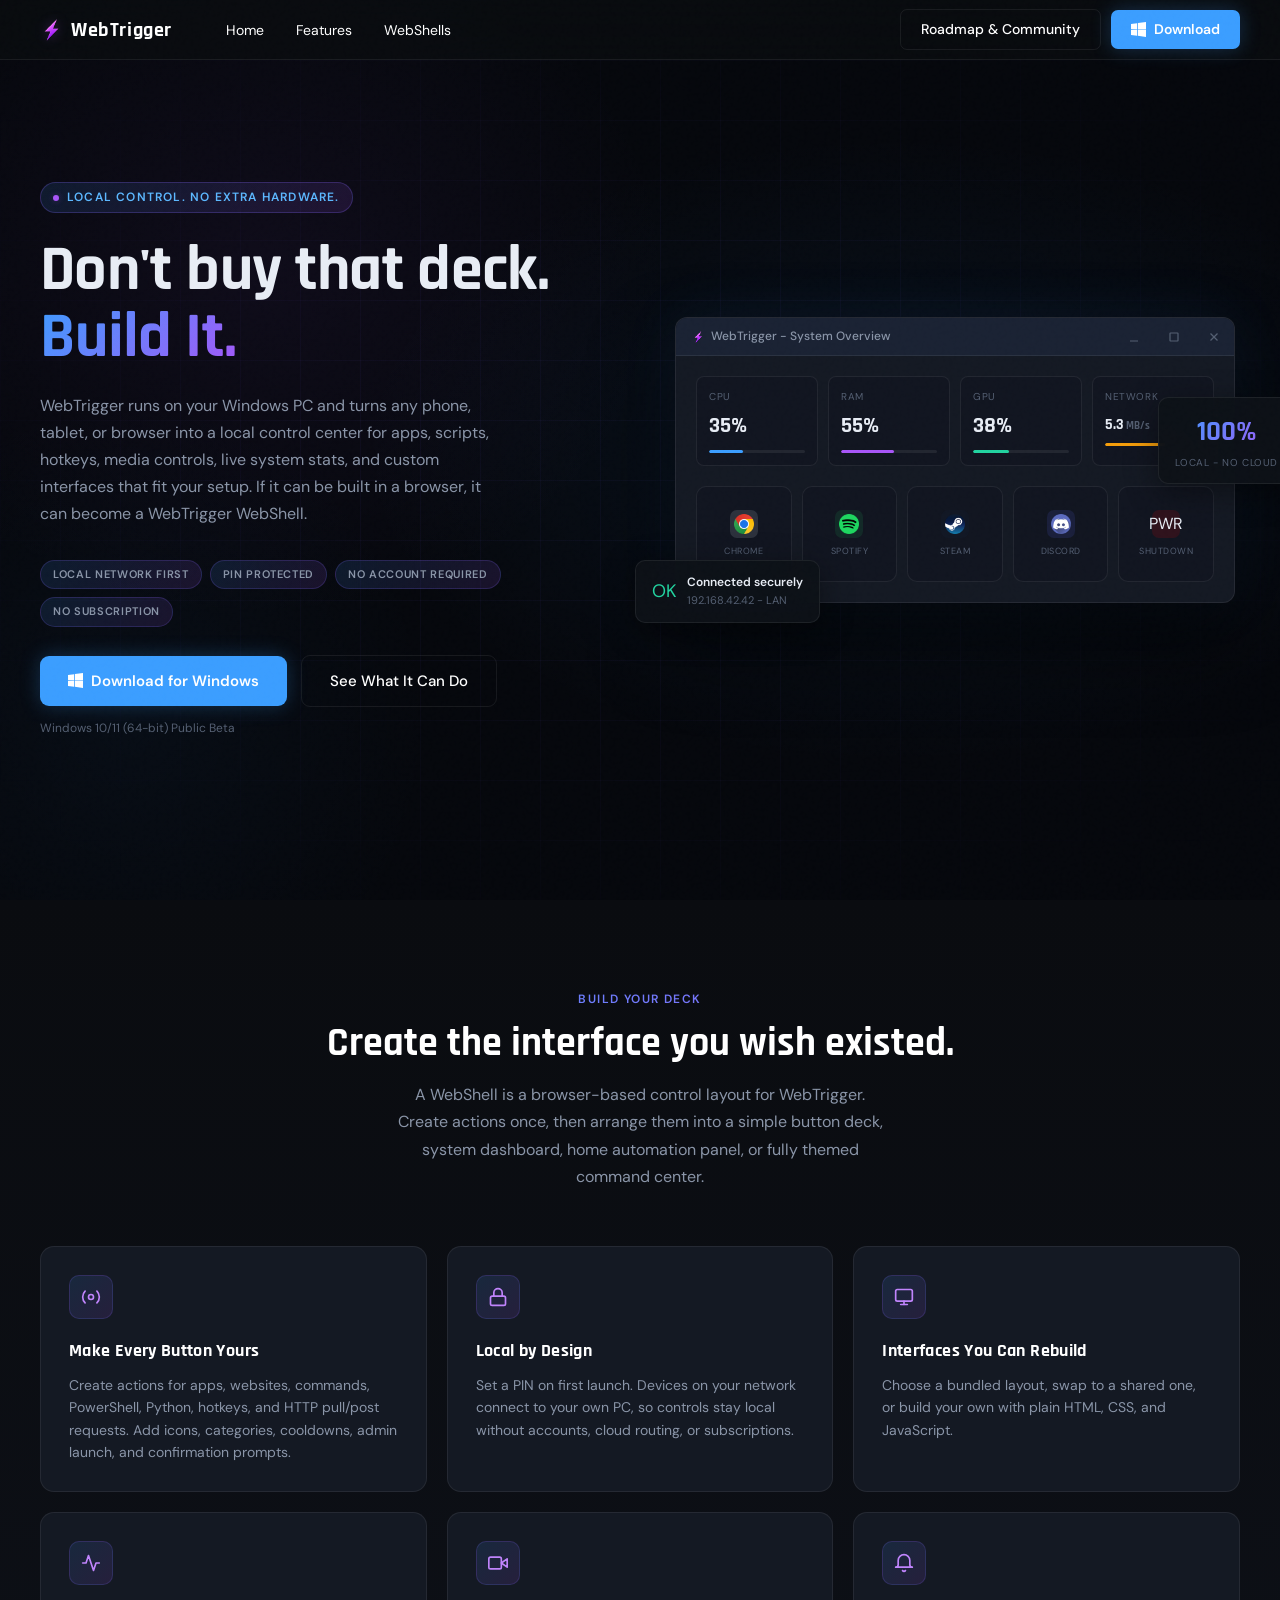
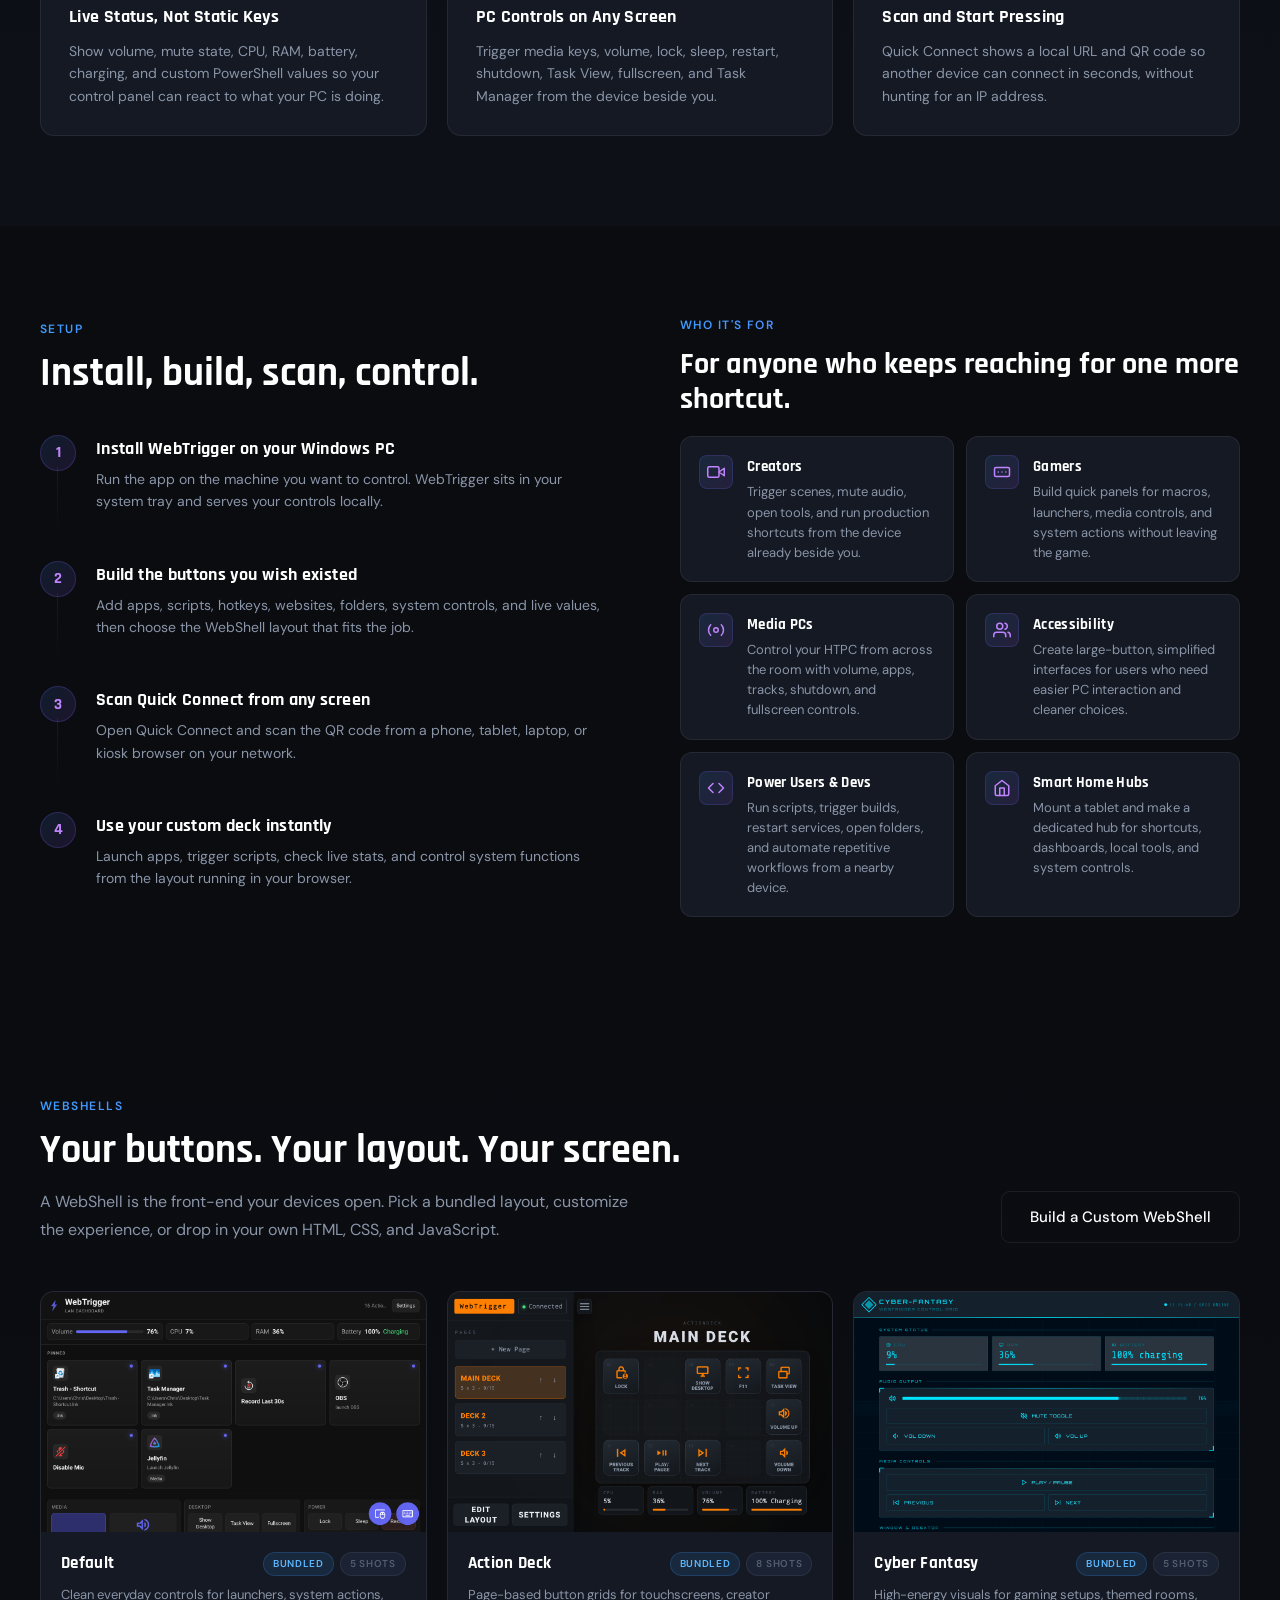
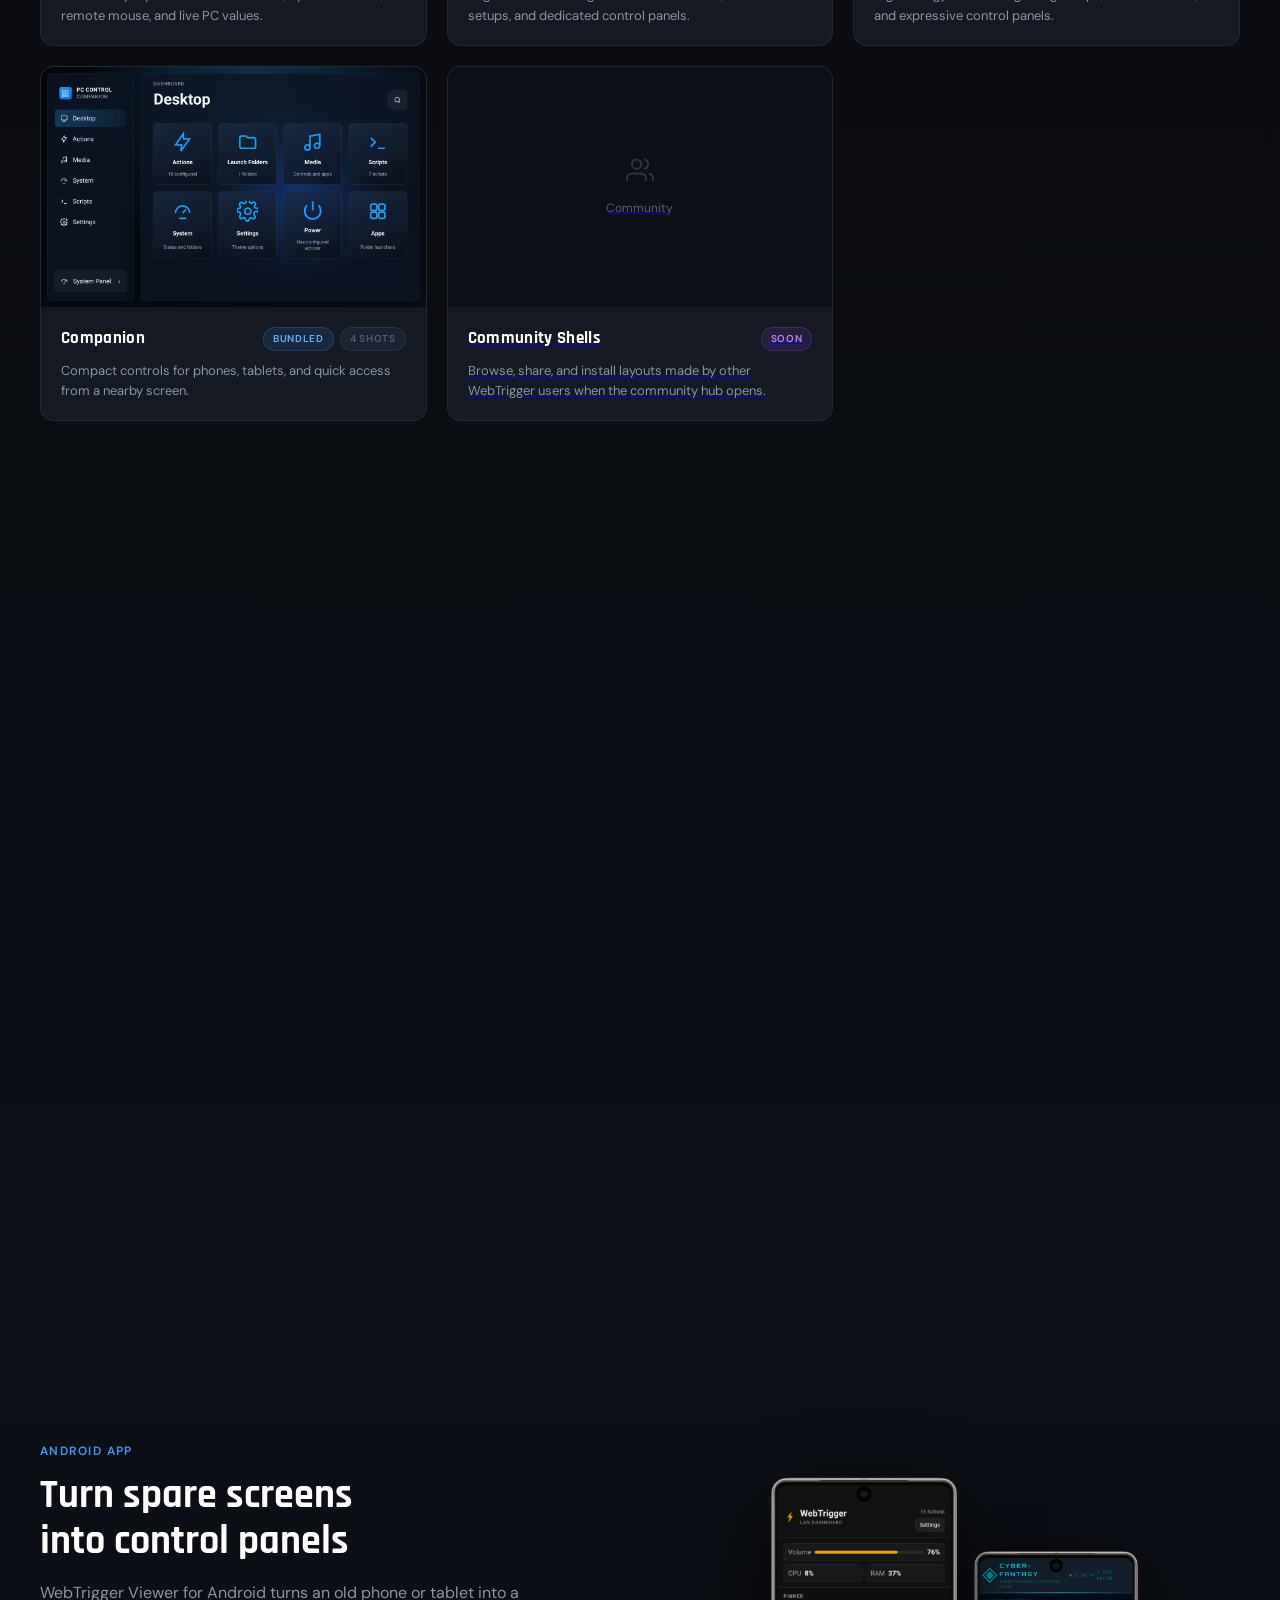
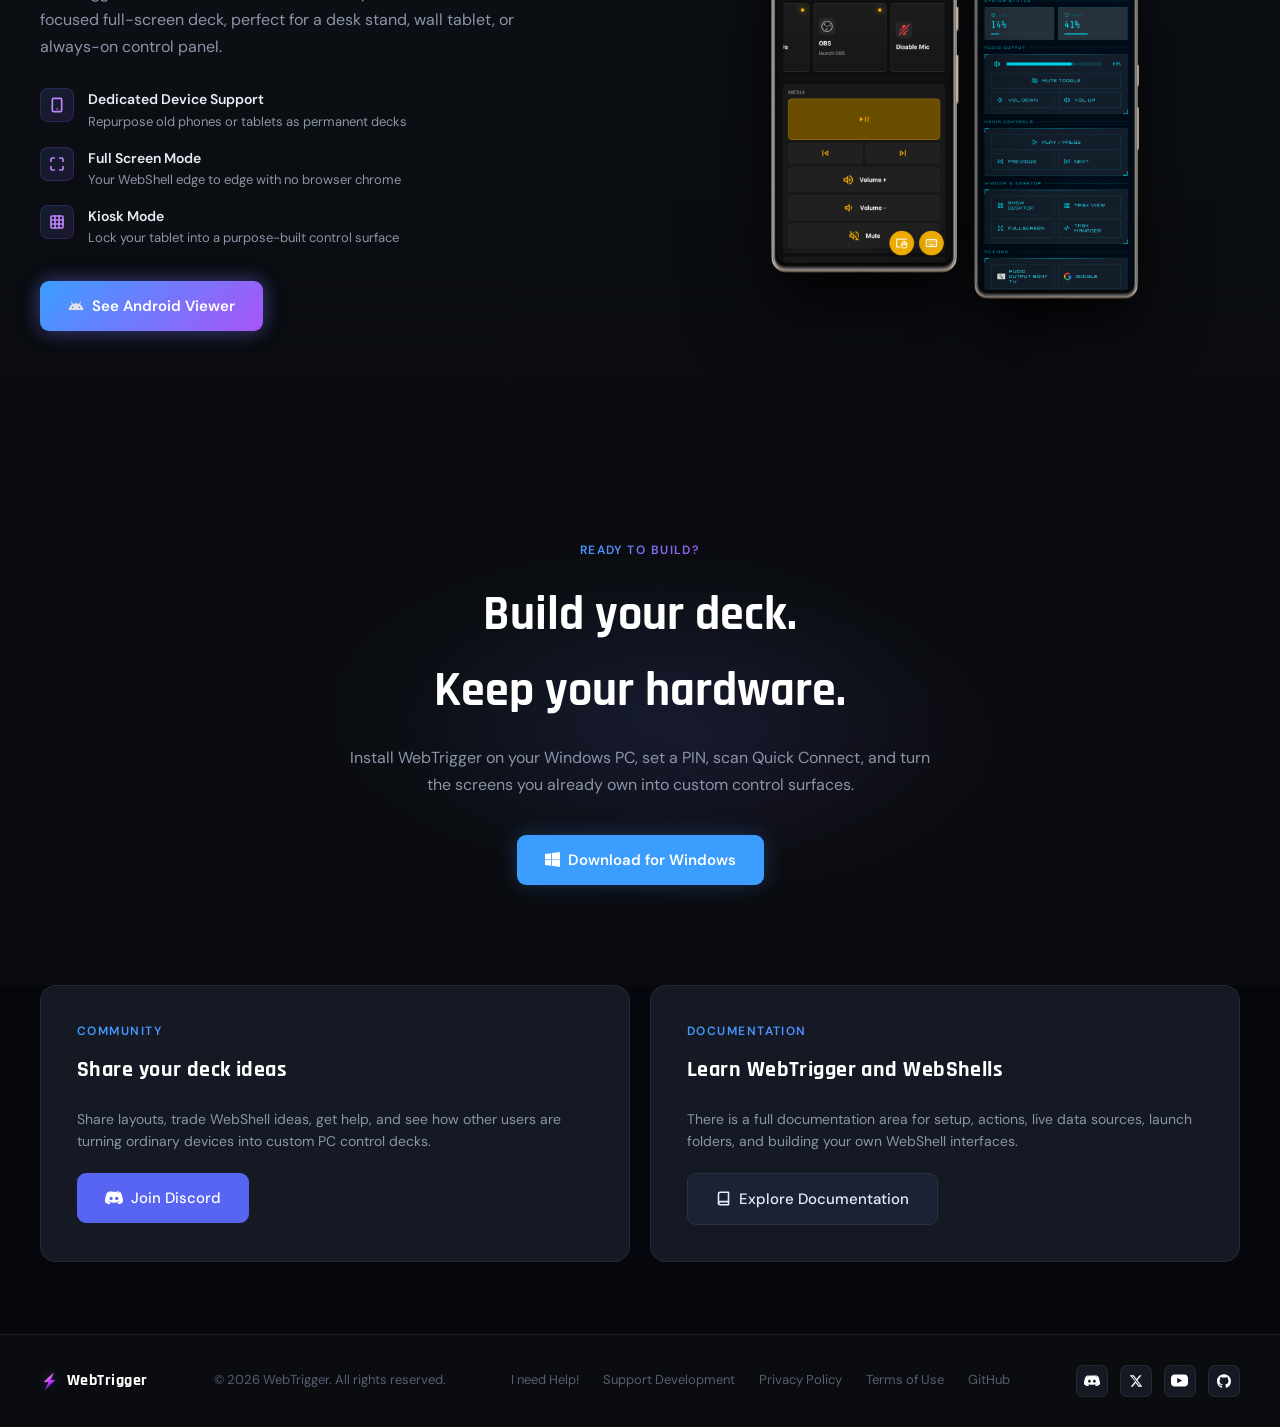
==== commit 8b914bca: "Add files via upload" ====
--- a/index.html
+++ b/index.html
@@ -1,658 +1,658 @@
-<!DOCTYPE html>
-<html lang="en">
-<head>
-<meta charset="UTF-8">
-<meta name="viewport" content="width=device-width, initial-scale=1.0">
-<title>WebTrigger - Build Your Own PC Control Deck</title>
+<!DOCTYPE html>
+<html lang="en">
+<head>
+<meta charset="UTF-8">
+<meta name="viewport" content="width=device-width, initial-scale=1.0">
+<title>WebTrigger - Build Your Own PC Control Deck</title>
 <meta name="description" content="WebTrigger turns phones, tablets, laptops, and wall panels into local PC control decks for apps, scripts, media, system controls, live data, and custom WebShells.">
-<link rel="icon" href="favicon.ico" type="image/x-icon">
-<link rel="preconnect" href="https://fonts.googleapis.com">
-<link rel="preconnect" href="https://fonts.gstatic.com" crossorigin>
-<link href="https://fonts.googleapis.com/css2?family=Rajdhani:wght@400;500;600;700&family=DM+Sans:ital,opsz,wght@0,9..40,300;0,9..40,400;0,9..40,500;1,9..40,300&display=swap" rel="stylesheet">
-<link rel="stylesheet" href="css/style.css">
-</head>
-<body>
-
-<!-- NAV -->
-<nav>
-  <a href="index.html" class="nav-logo">
-    <img src="img/icon.png" alt="WebTrigger icon" />
-    WebTrigger
-  </a>
-  <ul class="nav-links">
-    <li><a href="index.html" class="active">Home</a></li>
-    <li><a href="#features">Features</a></li>
-    <li><a href="#shells">WebShells</a></li>
-  </ul>
-  <div class="nav-actions">
-    <a href="coming-soon.html" class="btn btn-ghost">Roadmap &amp; Community</a>
-    <a href="download.html" class="btn btn-primary btn-win">Download</a>
-  </div>
-</nav>
-
-<!-- HERO -->
-<section class="hero">
-  <div class="hero-bg"></div>
-  <div class="hero-grid"></div>
-  <div class="hero-inner">
-    <div class="hero-content">
-      <div class="hero-tag">Local control. No extra hardware.</div>
-      <h1>Don't buy that deck.<br><span class="accent">Build It.</span></h1>
-      <p class="hero-desc">WebTrigger runs on your Windows PC and turns any phone, tablet, or browser into a local control center for apps, scripts, hotkeys, media controls, live system stats, and custom interfaces that fit your setup. If it can be built in a browser, it can become a WebTrigger WebShell.</p>
-
-      <div class="trust-pills">
-        <span class="pill">Local Network First</span>
-        <span class="pill">PIN Protected</span>
-        <span class="pill">No Account Required</span>
-        <span class="pill">No Subscription</span>
-      </div>
-
-      <div>
-        <div class="hero-cta">
-          <a href="thanks.html" class="btn btn-primary btn-lg btn-win">Download for Windows</a>
-          <a href="#features" class="btn btn-ghost btn-lg">See What It Can Control</a>
-        </div>
-        <p class="hero-note">Windows 10/11 (64-bit) Public Beta </p>
-      </div>
-    </div>
-
-    <div class="hero-visual">
-      <div class="mockup-stack">
-        <div class="mockup-main">
-          <div class="mockup-bar">
-            <div class="mockup-bar-title">
-              <img src="img/icon.png" alt="" style="width:12px;height:12px;object-fit:contain" />
-              WebTrigger - System Overview
-            </div>
-            <div class="win-controls">
-              <div class="win-btn win-min">
-                <svg width="10" height="10" viewBox="0 0 10 10"><line x1="1" y1="9" x2="9" y2="9" stroke="currentColor" stroke-width="1.2"/></svg>
-              </div>
-              <div class="win-btn win-max">
-                <svg width="10" height="10" viewBox="0 0 10 10"><rect x="1" y="1" width="8" height="8" rx="0.5" stroke="currentColor" stroke-width="1.2" fill="none"/></svg>
-              </div>
-              <div class="win-btn win-close">
-                <svg width="10" height="10" viewBox="0 0 10 10"><line x1="1.5" y1="1.5" x2="8.5" y2="8.5" stroke="currentColor" stroke-width="1.2"/><line x1="8.5" y1="1.5" x2="1.5" y2="8.5" stroke="currentColor" stroke-width="1.2"/></svg>
-              </div>
-            </div>
-          </div>
-          <div class="mockup-content">
-            <div class="stat-row">
-              <div class="stat-card">
-                <div class="stat-label">CPU</div>
-                <div class="stat-val" id="stat-cpu">23%</div>
-                <div class="stat-bar"><div class="stat-fill" id="fill-cpu" style="width:23%;background:#3b9eff"></div></div>
-              </div>
-              <div class="stat-card">
-                <div class="stat-label">RAM</div>
-                <div class="stat-val" id="stat-ram">45%</div>
-                <div class="stat-bar"><div class="stat-fill" id="fill-ram" style="width:45%;background:#a855f7"></div></div>
-              </div>
-              <div class="stat-card">
-                <div class="stat-label">GPU</div>
-                <div class="stat-val" id="stat-gpu">32%</div>
-                <div class="stat-bar"><div class="stat-fill" id="fill-gpu" style="width:32%;background:#22d3a0"></div></div>
-              </div>
-              <div class="stat-card">
-                <div class="stat-label">Network</div>
-                <div class="stat-val" style="font-size:15px;padding-top:4px" id="stat-net">1.2<span style="font-size:11px;color:var(--text3)"> MB/s</span></div>
-                <div class="stat-bar"><div class="stat-fill" id="fill-net" style="width:20%;background:#f59e0b"></div></div>
-              </div>
-            </div>
-            <div class="actions-row">
-              <div class="action-btn">
-                <div class="action-icon" style="background:#e8f4fd20"><img src="img/Chrome.png" style="width:20px;height:20px;object-fit:contain" alt="Chrome"></div>
-                <div class="action-name">Chrome</div>
-              </div>
-              <div class="action-btn">
-                <div class="action-icon" style="background:#1db95420"><img src="img/Spotify.png" style="width:20px;height:20px;object-fit:contain" alt="Spotify"></div>
-                <div class="action-name">Spotify</div>
-              </div>
-              <div class="action-btn">
-                <div class="action-icon" style="background:#1b2a4220"><img src="img/Steam.png" style="width:20px;height:20px;object-fit:contain" alt="Steam"></div>
-                <div class="action-name">Steam</div>
-              </div>
-              <div class="action-btn">
-                <div class="action-icon" style="background:#5865f220"><img src="img/Discord.png" style="width:20px;height:20px;object-fit:contain" alt="Discord"></div>
-                <div class="action-name">Discord</div>
-              </div>
-              <div class="action-btn">
-                <div class="action-icon" style="background:#ff000020;font-size:16px">PWR</div>
-                <div class="action-name">Shutdown</div>
-              </div>
-            </div>
-          </div>
-        </div>
-
-        <div class="float-card float-card-1">
-          <div class="icon">OK</div>
-          <div>
-            <div class="title">Connected securely</div>
-            <div class="sub">192.168.1.5 - LAN</div>
-          </div>
-        </div>
-
-        <div class="float-card float-card-2">
-          <div class="big">100%</div>
-          <div class="label">Local - No cloud</div>
-        </div>
-      </div>
-    </div>
-  </div>
-</section>
-
-<!-- FEATURES -->
-<section class="features-section" id="features">
-  <div class="container">
-    <div class="features-header">
-      <div class="section-tag reveal">Build Your Deck</div>
-      <div class="section-title reveal reveal-delay-1">Create the interface you wish existed.</div>
-      <p class="section-desc reveal reveal-delay-2">A WebShell is a browser-based control layout for WebTrigger. Create actions once, then arrange them into a simple button deck, system dashboard, home automation panel, or fully themed command center.</p>
-    </div>
-    <div class="features-grid">
-      <div class="feature-card reveal">
-        <div class="feature-icon">
-          <svg width="20" height="20" viewBox="0 0 24 24" fill="none" stroke="currentColor" stroke-width="2" stroke-linecap="round" stroke-linejoin="round"><circle cx="12" cy="12" r="3"></circle><path d="M19.07 4.93a10 10 0 0 1 0 14.14"></path><path d="M4.93 4.93a10 10 0 0 0 0 14.14"></path></svg>
-        </div>
-        <div class="feature-title">Make Every Button Yours</div>
-        <div class="feature-desc">Create actions for apps, websites, commands, PowerShell, Python, hotkeys, and HTTP pull/post requests. Add icons, categories, cooldowns, admin launch, and confirmation prompts.</div>
-      </div>
-      <div class="feature-card reveal reveal-delay-1">
-        <div class="feature-icon">
-          <svg width="20" height="20" viewBox="0 0 24 24" fill="none" stroke="currentColor" stroke-width="2" stroke-linecap="round" stroke-linejoin="round"><rect x="3" y="11" width="18" height="11" rx="2"></rect><path d="M7 11V7a5 5 0 0 1 10 0v4"></path></svg>
-        </div>
-        <div class="feature-title">Local by Design</div>
-        <div class="feature-desc">Set a PIN on first launch. Devices on your network connect to your own PC, so controls stay local without accounts, cloud routing, or subscriptions.</div>
-      </div>
-      <div class="feature-card reveal reveal-delay-2">
-        <div class="feature-icon">
-          <svg width="20" height="20" viewBox="0 0 24 24" fill="none" stroke="currentColor" stroke-width="2" stroke-linecap="round" stroke-linejoin="round"><rect x="2" y="3" width="20" height="14" rx="2"></rect><line x1="8" y1="21" x2="16" y2="21"></line><line x1="12" y1="17" x2="12" y2="21"></line></svg>
-        </div>
-        <div class="feature-title">Interfaces You Can Rebuild</div>
-        <div class="feature-desc">Choose a bundled layout, swap to a shared one, or build your own with plain HTML, CSS, and JavaScript.</div>
-      </div>
-      <div class="feature-card reveal reveal-delay-3">
-        <div class="feature-icon">
-          <svg width="20" height="20" viewBox="0 0 24 24" fill="none" stroke="currentColor" stroke-width="2" stroke-linecap="round" stroke-linejoin="round"><polyline points="22 12 18 12 15 21 9 3 6 12 2 12"></polyline></svg>
-        </div>
-        <div class="feature-title">Live Status, Not Static Keys</div>
-        <div class="feature-desc">Show volume, mute state, CPU, RAM, battery, charging, and custom PowerShell values so your control panel can react to what your PC is doing.</div>
-      </div>
-      <div class="feature-card reveal reveal-delay-4">
-        <div class="feature-icon">
-          <svg width="20" height="20" viewBox="0 0 24 24" fill="none" stroke="currentColor" stroke-width="2" stroke-linecap="round" stroke-linejoin="round"><polygon points="23 7 16 12 23 17 23 7"></polygon><rect x="1" y="5" width="15" height="14" rx="2"></rect></svg>
-        </div>
-        <div class="feature-title">PC Controls on Any Screen</div>
-        <div class="feature-desc">Trigger media keys, volume, lock, sleep, restart, shutdown, Task View, fullscreen, and Task Manager from the device beside you.</div>
-      </div>
-      <div class="feature-card reveal reveal-delay-5">
-        <div class="feature-icon">
-          <svg width="20" height="20" viewBox="0 0 24 24" fill="none" stroke="currentColor" stroke-width="2" stroke-linecap="round" stroke-linejoin="round"><path d="M22 17H2a3 3 0 0 0 3-3V9a7 7 0 0 1 14 0v5a3 3 0 0 0 3 3zm-8.27 4a2 2 0 0 1-3.46 0"></path></svg>
-        </div>
-        <div class="feature-title">Scan and Start Pressing</div>
-        <div class="feature-desc">Quick Connect shows a local URL and QR code so another device can connect in seconds, without hunting for an IP address.</div>
-      </div>
-    </div>
-  </div>
-</section>
-
-<!-- HOW IT WORKS + WHO IT'S FOR -->
-<section class="how-section" id="how">
-  <div class="container">
-    <div class="how-grid">
-      <div>
-        <div class="section-tag reveal">Setup</div>
-        <div class="section-title reveal reveal-delay-1">Install, build, scan, control.</div>
-        <div class="steps">
-          <div class="step reveal reveal-delay-2">
-            <div class="step-num">1</div>
-            <div>
-              <div class="step-title">Install WebTrigger on your Windows PC</div>
-              <div class="step-desc">Run the app on the machine you want to control. WebTrigger sits in your system tray and serves your controls locally.</div>
-            </div>
-          </div>
-          <div class="step reveal reveal-delay-3">
-            <div class="step-num">2</div>
-            <div>
-              <div class="step-title">Build the buttons you wish existed</div>
-              <div class="step-desc">Add apps, scripts, hotkeys, websites, folders, system controls, and live values, then choose the WebShell layout that fits the job.</div>
-            </div>
-          </div>
-          <div class="step reveal reveal-delay-4">
-            <div class="step-num">3</div>
-            <div>
-              <div class="step-title">Scan Quick Connect from any screen</div>
-              <div class="step-desc">Open Quick Connect and scan the QR code from a phone, tablet, laptop, or kiosk browser on your network.</div>
-            </div>
-          </div>
-          <div class="step reveal reveal-delay-5">
-            <div class="step-num">4</div>
-            <div>
-              <div class="step-title">Use your custom deck instantly</div>
-              <div class="step-desc">Launch apps, trigger scripts, check live stats, and control system functions from the layout running in your browser.</div>
-            </div>
-          </div>
-        </div>
-      </div>
-
-      <div>
-        <div class="section-tag reveal">Who It's For</div>
-        <div class="section-title reveal reveal-delay-1" style="font-size:clamp(22px,2.5vw,30px);margin-bottom:20px">For anyone who keeps reaching for one more shortcut.</div>
-        <div class="usecase-grid reveal reveal-delay-2">
-          <div class="usecase-card">
-            <div class="usecase-icon">
-              <svg width="18" height="18" viewBox="0 0 24 24" fill="none" stroke="currentColor" stroke-width="2" stroke-linecap="round" stroke-linejoin="round"><polygon points="23 7 16 12 23 17 23 7"></polygon><rect x="1" y="5" width="15" height="14" rx="2"></rect></svg>
-            </div>
-            <div>
-              <div class="usecase-title">Creators</div>
-              <div class="usecase-desc">Trigger scenes, mute audio, open tools, and run production shortcuts from the device already beside you.</div>
-            </div>
-          </div>
-          <div class="usecase-card">
-            <div class="usecase-icon">
-              <svg width="18" height="18" viewBox="0 0 24 24" fill="none" stroke="currentColor" stroke-width="2" stroke-linecap="round" stroke-linejoin="round"><rect x="2" y="6" width="20" height="12" rx="2"></rect><path d="M12 12h.01M17 12h.01M7 12h.01"></path></svg>
-            </div>
-            <div>
-              <div class="usecase-title">Gamers</div>
-              <div class="usecase-desc">Build quick panels for macros, launchers, media controls, and system actions without leaving the game.</div>
-            </div>
-          </div>
-          <div class="usecase-card">
-            <div class="usecase-icon">
-              <svg width="18" height="18" viewBox="0 0 24 24" fill="none" stroke="currentColor" stroke-width="2" stroke-linecap="round" stroke-linejoin="round"><circle cx="12" cy="12" r="3"></circle><path d="M19.07 4.93a10 10 0 0 1 0 14.14M4.93 4.93a10 10 0 0 0 0 14.14"></path></svg>
-            </div>
-            <div>
-              <div class="usecase-title">Media PCs</div>
-              <div class="usecase-desc">Control your HTPC from across the room with volume, apps, tracks, shutdown, and fullscreen controls.</div>
-            </div>
-          </div>
-          <div class="usecase-card">
-            <div class="usecase-icon">
-              <svg width="18" height="18" viewBox="0 0 24 24" fill="none" stroke="currentColor" stroke-width="2" stroke-linecap="round" stroke-linejoin="round"><path d="M17 21v-2a4 4 0 0 0-4-4H5a4 4 0 0 0-4 4v2"></path><circle cx="9" cy="7" r="4"></circle><path d="M23 21v-2a4 4 0 0 0-3-3.87M16 3.13a4 4 0 0 1 0 7.75"></path></svg>
-            </div>
-            <div>
-              <div class="usecase-title">Accessibility</div>
-              <div class="usecase-desc">Create large-button, simplified interfaces for users who need easier PC interaction and cleaner choices.</div>
-            </div>
-          </div>
-          <div class="usecase-card">
-            <div class="usecase-icon">
-              <svg width="18" height="18" viewBox="0 0 24 24" fill="none" stroke="currentColor" stroke-width="2" stroke-linecap="round" stroke-linejoin="round"><polyline points="16 18 22 12 16 6"></polyline><polyline points="8 6 2 12 8 18"></polyline></svg>
-            </div>
-            <div>
-              <div class="usecase-title">Power Users &amp; Devs</div>
-              <div class="usecase-desc">Run scripts, trigger builds, restart services, open folders, and automate repetitive workflows from a nearby device.</div>
-            </div>
-          </div>
-          <div class="usecase-card">
-            <div class="usecase-icon">
-              <svg width="18" height="18" viewBox="0 0 24 24" fill="none" stroke="currentColor" stroke-width="2" stroke-linecap="round" stroke-linejoin="round"><path d="M3 9l9-7 9 7v11a2 2 0 0 1-2 2H5a2 2 0 0 1-2-2z"></path><polyline points="9 22 9 12 15 12 15 22"></polyline></svg>
-            </div>
-            <div>
-              <div class="usecase-title">Smart Home Hubs</div>
-              <div class="usecase-desc">Mount a tablet and make a dedicated hub for shortcuts, dashboards, local tools, and system controls.</div>
-            </div>
-          </div>
-        </div>
-      </div>
-    </div>
-  </div>
-</section>
-
-<!-- WEBSHELLS -->
-<section class="shells-section" id="shells">
-  <div class="container">
-
-    <!-- Section header -->
-    <div class="shells-header reveal">
-      <div>
-        <div class="section-tag">WebShells</div>
-        <div class="section-title">Your buttons. Your layout. Your screen.</div>
-        <p class="section-desc" style="max-width:600px">A WebShell is the front-end your devices open. Pick a bundled layout, customize the experience, or drop in your own HTML, CSS, and JavaScript.</p>
-      </div>
-      <a href="getting-started.html" class="btn btn-ghost btn-lg reveal">Build a Custom WebShell</a>
-    </div>
-
-    <!-- Shell gallery grid -->
-    <div class="shell-gallery shell-selector-grid reveal reveal-delay-1" data-shell-selector>
-
-      <button class="shell-card shell-select-card" type="button" data-shell="default" aria-haspopup="dialog">
-        <div class="shell-preview">
-          <img src="shells/Default1.png" alt="Default WebShell preview">
-        </div>
-        <div class="shell-card-body">
-          <div class="shell-card-meta">
-            <div class="shell-card-name">Default</div>
-            <div class="shell-badges">
-              <span class="shell-badge shell-badge-bundled">Bundled</span>
-              <span class="shell-badge">5 shots</span>
-            </div>
-          </div>
-          <div class="shell-card-desc">Clean everyday controls for launchers, system actions, remote mouse, and live PC values.</div>
-        </div>
-      </button>
-
-      <button class="shell-card shell-select-card" type="button" data-shell="action" aria-haspopup="dialog">
-        <div class="shell-preview">
-          <img src="shells/Action_Deck1.png" alt="Action Deck WebShell preview">
-        </div>
-        <div class="shell-card-body">
-          <div class="shell-card-meta">
-            <div class="shell-card-name">Action Deck</div>
-            <div class="shell-badges">
-              <span class="shell-badge shell-badge-bundled">Bundled</span>
-              <span class="shell-badge">8 shots</span>
-            </div>
-          </div>
-          <div class="shell-card-desc">Page-based button grids for touchscreens, creator setups, and dedicated control panels.</div>
-        </div>
-      </button>
-
-      <button class="shell-card shell-select-card" type="button" data-shell="cyber" aria-haspopup="dialog">
-        <div class="shell-preview">
-          <img src="shells/Cyber_Fantasy1.png" alt="Cyber Fantasy WebShell preview">
-        </div>
-        <div class="shell-card-body">
-          <div class="shell-card-meta">
-            <div class="shell-card-name">Cyber Fantasy</div>
-            <div class="shell-badges">
-              <span class="shell-badge shell-badge-bundled">Bundled</span>
-              <span class="shell-badge">5 shots</span>
-            </div>
-          </div>
-          <div class="shell-card-desc">High-energy visuals for gaming setups, themed rooms, and expressive control panels.</div>
-        </div>
-      </button>
-
-      <button class="shell-card shell-select-card" type="button" data-shell="companion" aria-haspopup="dialog">
-        <div class="shell-preview">
-          <img src="shells/Companion1.png" alt="Companion WebShell preview">
-        </div>
-        <div class="shell-card-body">
-          <div class="shell-card-meta">
-            <div class="shell-card-name">Companion</div>
-            <div class="shell-badges">
-              <span class="shell-badge shell-badge-bundled">Bundled</span>
-              <span class="shell-badge">4 shots</span>
-            </div>
-          </div>
-          <div class="shell-card-desc">Compact controls for phones, tablets, and quick access from a nearby screen.</div>
-        </div>
-      </button>
-
-      <a class="shell-card shell-card-community" href="coming-soon.html">
-        <div class="shell-preview shell-preview-community">
-          <div class="shell-img-placeholder shell-img-placeholder-dim">
-            <div class="shell-community-icon">
-              <svg width="28" height="28" viewBox="0 0 24 24" fill="none" stroke="currentColor" stroke-width="1.5" stroke-linecap="round" stroke-linejoin="round"><path d="M17 21v-2a4 4 0 0 0-4-4H5a4 4 0 0 0-4 4v2"></path><circle cx="9" cy="7" r="4"></circle><path d="M23 21v-2a4 4 0 0 0-3-3.87M16 3.13a4 4 0 0 1 0 7.75"></path></svg>
-            </div>
-            <div style="font-size:12px;color:var(--text3);margin-top:8px">Community</div>
-          </div>
-        </div>
-        <div class="shell-card-body">
-          <div class="shell-card-meta">
-            <div class="shell-card-name">Community Shells</div>
-            <div class="shell-badges">
-              <span class="shell-badge shell-badge-community">Soon</span>
-            </div>
-          </div>
-          <div class="shell-card-desc">Browse, share, and install layouts made by other WebTrigger users when the community hub opens.</div>
-        </div>
-      </a>
-
-    </div>
-
-    <div class="shell-package-card reveal reveal-delay-2">
-      <div class="shell-package-copy">
-        <div class="section-tag">Import &amp; Export</div>
-        <div class="section-title">Package and share your setup</div>
-        <p class="section-desc">A <code>.wtp</code> file is a WebTrigger Package. Export selected actions, live data sources, and themes/WebShells into one portable file, then back it up, move it to another PC, or share a ready-made setup with someone else.</p>
-        <div class="shell-package-points">
-          <div class="shell-package-point">
-            <div class="shell-feat-title">Pick what travels</div>
-            <div class="shell-feat-desc">Choose actions, live data sources, and themes independently.</div>
-          </div>
-          <div class="shell-package-point">
-            <div class="shell-feat-title">Bundle the whole experience</div>
-            <div class="shell-feat-desc">Package both the controls and the WebShell layout that presents them.</div>
-          </div>
-          <div class="shell-package-point">
-            <div class="shell-feat-title">Import with review</div>
-            <div class="shell-feat-desc">Preview package contents and choose how to merge, replace, rename, skip, or cancel conflicts before adding anything.</div>
-          </div>
-        </div>
-      </div>
-      <div class="shell-package-visual">
-        <img src="img/Export_Window.png" alt="WebTrigger export window showing selectable actions, live data, and themes">
-      </div>
-    </div>
-
-    <div class="shell-lightbox" data-shell-lightbox hidden>
-      <div class="shell-lightbox-backdrop" data-shell-close></div>
-      <div class="shell-lightbox-dialog" role="dialog" aria-modal="true" aria-labelledby="shell-lightbox-title" aria-describedby="shell-lightbox-desc" tabindex="-1">
-        <div class="shell-showcase-head">
-          <div>
-            <div class="section-tag" id="shell-showcase-kicker">WebShell Preview</div>
-            <div class="shell-showcase-title" id="shell-lightbox-title">Default</div>
-            <p class="shell-showcase-desc" id="shell-lightbox-desc">A clean everyday dashboard for launchers, system actions, remote mouse, and live PC values.</p>
-          </div>
-          <div class="shell-lightbox-actions">
-            <div class="shell-slide-count" id="shell-slide-count">1 / 5</div>
-            <button class="shell-close-btn" type="button" data-shell-close aria-label="Close screenshot viewer">
-              <svg width="18" height="18" viewBox="0 0 24 24" fill="none" stroke="currentColor" stroke-width="2.5" stroke-linecap="round" stroke-linejoin="round"><line x1="18" y1="6" x2="6" y2="18"></line><line x1="6" y1="6" x2="18" y2="18"></line></svg>
-            </button>
-          </div>
-        </div>
-        <div class="shell-showcase-frame">
-          <button class="shell-nav-btn shell-nav-prev" type="button" data-shell-prev aria-label="Previous screenshot">
-            <svg width="18" height="18" viewBox="0 0 24 24" fill="none" stroke="currentColor" stroke-width="2.5" stroke-linecap="round" stroke-linejoin="round"><polyline points="15 18 9 12 15 6"></polyline></svg>
-          </button>
-          <img id="shell-showcase-img" src="shells/Default1.png" alt="Default WebShell screenshot 1">
-          <button class="shell-nav-btn shell-nav-next" type="button" data-shell-next aria-label="Next screenshot">
-            <svg width="18" height="18" viewBox="0 0 24 24" fill="none" stroke="currentColor" stroke-width="2.5" stroke-linecap="round" stroke-linejoin="round"><polyline points="9 18 15 12 9 6"></polyline></svg>
-          </button>
-        </div>
-        <div class="shell-dots" data-shell-dots aria-label="Screenshot picker"></div>
-      </div>
-    </div>
-
-    <!-- How shells work explainer -->
-    <div class="shells-explainer reveal">
-      <div class="shells-explainer-grid">
-        <div class="shell-exp-item">
-          <div class="shell-feat-icon">
-            <svg width="16" height="16" viewBox="0 0 24 24" fill="none" stroke="currentColor" stroke-width="2.5" stroke-linecap="round" stroke-linejoin="round"><path d="M12 20h9"></path><path d="M16.5 3.5a2.121 2.121 0 0 1 3 3L7 19l-4 1 1-4L16.5 3.5z"></path></svg>
-          </div>
-          <div>
-            <div class="shell-feat-title">Plain HTML/CSS/JS</div>
-            <div class="shell-feat-desc">If you can build a webpage, you can build a control layout. No framework or special editor required.</div>
-          </div>
-        </div>
-        <div class="shell-exp-item">
-          <div class="shell-feat-icon">
-            <svg width="16" height="16" viewBox="0 0 24 24" fill="none" stroke="currentColor" stroke-width="2.5" stroke-linecap="round" stroke-linejoin="round"><path d="M21 16V8a2 2 0 0 0-1-1.73l-7-4a2 2 0 0 0-2 0l-7 4A2 2 0 0 0 3 8v8a2 2 0 0 0 1 1.73l7 4a2 2 0 0 0 2 0l7-4A2 2 0 0 0 21 16z"></path></svg>
-          </div>
-          <div>
-            <div class="shell-feat-title">Drop-in layouts</div>
-            <div class="shell-feat-desc">Drop a shell folder into the shells directory. WebTrigger detects it instantly, with no restart needed.</div>
-          </div>
-        </div>
-        <div class="shell-exp-item">
-          <div class="shell-feat-icon">
-            <svg width="16" height="16" viewBox="0 0 24 24" fill="none" stroke="currentColor" stroke-width="2.5" stroke-linecap="round" stroke-linejoin="round"><polyline points="22 12 18 12 15 21 9 3 6 12 2 12"></polyline></svg>
-          </div>
-          <div>
-            <div class="shell-feat-title">Live data access</div>
-            <div class="shell-feat-desc">Shells can show real-time CPU, RAM, battery, volume, mute state, and custom PowerShell values.</div>
-          </div>
-        </div>
-        <div class="shell-exp-item">
-          <div class="shell-feat-icon">
-            <svg width="16" height="16" viewBox="0 0 24 24" fill="none" stroke="currentColor" stroke-width="2.5" stroke-linecap="round" stroke-linejoin="round"><path d="M14 2H6a2 2 0 0 0-2 2v16a2 2 0 0 0 2 2h12a2 2 0 0 0 2-2V8z"></path><polyline points="14 2 14 8 20 8"></polyline></svg>
-          </div>
-          <div>
-            <div class="shell-feat-title">Design around your setup</div>
-            <div class="shell-feat-desc">Export actions, system controls, live data sources, and launch folders so a shell can match your real workflow.</div>
-          </div>
-        </div>
-      </div>
-    </div>
-
-  </div>
-</section>
-
-<!-- ANDROID COMPANION -->
-<section class="android-section">
-  <div class="container">
-    <div class="android-inner">
-      <div>
-        <div class="section-tag reveal">Android App</div>
-        <div class="section-title reveal reveal-delay-1">Turn spare screens<br>into control panels</div>
-        <p class="section-desc reveal reveal-delay-2" style="margin-bottom:28px">WebTrigger Viewer for Android turns an old phone or tablet into a focused full-screen deck, perfect for a desk stand, wall tablet, or always-on control panel.</p>
-        <ul class="hero-bullets reveal reveal-delay-3" style="margin-bottom:32px">
-          <li>
-            <div class="bullet-icon">
-              <svg width="16" height="16" viewBox="0 0 24 24" fill="none" stroke="currentColor" stroke-width="2.5" stroke-linecap="round" stroke-linejoin="round"><rect x="5" y="2" width="14" height="20" rx="2"></rect><line x1="12" y1="18" x2="12.01" y2="18"></line></svg>
-            </div>
-            <div>
-              <div class="bullet-title">Dedicated Device Support</div>
-              <div class="bullet-sub">Repurpose old phones or tablets as permanent decks</div>
-            </div>
-          </li>
-          <li>
-            <div class="bullet-icon">
-              <svg width="16" height="16" viewBox="0 0 24 24" fill="none" stroke="currentColor" stroke-width="2.5" stroke-linecap="round" stroke-linejoin="round"><path d="M8 3H5a2 2 0 0 0-2 2v3m18 0V5a2 2 0 0 0-2-2h-3m0 18h3a2 2 0 0 0 2-2v-3M3 16v3a2 2 0 0 0 2 2h3"></path></svg>
-            </div>
-            <div>
-              <div class="bullet-title">Full Screen Mode</div>
-              <div class="bullet-sub">Your WebShell edge to edge with no browser chrome</div>
-            </div>
-          </li>
-          <li>
-            <div class="bullet-icon">
-              <svg width="16" height="16" viewBox="0 0 24 24" fill="none" stroke="currentColor" stroke-width="2.5" stroke-linecap="round" stroke-linejoin="round"><rect x="3" y="3" width="18" height="18" rx="2"></rect><path d="M9 3v18M15 3v18M3 9h18M3 15h18"></path></svg>
-            </div>
-            <div>
-              <div class="bullet-title">Kiosk Mode</div>
-              <div class="bullet-sub">Lock your tablet into a purpose-built control surface</div>
-            </div>
-          </li>
-        </ul>
-        <div class="reveal reveal-delay-4">
-          <a href="viewer.html" class="btn btn-primary btn-lg" style="display:inline-flex">
-            <img src="img/Android.svg" alt="" aria-hidden="true" style="width:16px;height:16px;object-fit:contain">
-            See Android Viewer
-          </a>
-        </div>
-      </div>
-
-      <div class="viewer-rotator reveal" data-viewer-rotator aria-label="WebTrigger Viewer screenshot preview">
-        <div class="viewer-shot viewer-shot-main">
-          <img src="viewer/Phone1.png" alt="WebTrigger Viewer screenshot on a phone" data-viewer-slot="0">
-        </div>
-        <div class="viewer-shot viewer-shot-side">
-          <img src="viewer/Phone2.png" alt="WebTrigger Viewer screenshot on a tablet or browser" data-viewer-slot="1">
-        </div>
-      </div>
-    </div>
-  </div>
-</section>
-
-<!-- CTA -->
-<section class="cta-section" id="download">
-  <div class="cta-inner">
-    <div class="section-tag reveal" style="display:inline-flex;margin:0 auto 16px">Ready to Build?</div>
-    <h2 class="reveal reveal-delay-1">Build your deck.<br>Keep your hardware.</h2>
-    <p class="reveal reveal-delay-2">Install WebTrigger on your Windows PC, set a PIN, scan Quick Connect, and turn the screens you already own into custom control surfaces.</p>
-    <div class="cta-buttons reveal reveal-delay-3">
-      <a href="thanks.html" class="btn btn-primary btn-lg btn-win">Download for Windows</a>
-    </div>
-  </div>
-</section>
-
-<!-- COMMUNITY -->
-<div class="community-section" id="community">
-  <div class="community-inner">
-    <div class="community-card reveal">
-      <div>
-        <div class="section-tag">Community</div>
-        <div class="community-title">Share your deck ideas</div>
-      </div>
-      <p class="community-desc">Share layouts, trade WebShell ideas, get help, and see how other users are turning ordinary devices into custom PC control decks.</p>
-      <div>
-        <a href="https://discord.gg/Z6ErDr8A" class="btn btn-discord btn-lg">
-          <img class="social-badge-icon discord-badge-icon" src="img/Discord_Badge.svg" alt="" aria-hidden="true">
-          Join Discord
-        </a>
-      </div>
-    </div>
-    <div class="community-card reveal reveal-delay-2">
-      <div>
-        <div class="section-tag">Documentation</div>
-        <div class="community-title">Learn WebTrigger and WebShells</div>
-      </div>
-      <p class="community-desc">There is a full documentation area for setup, actions, live data sources, launch folders, and building your own WebShell interfaces.</p>
-      <div>
-        <a href="getting-started.html" class="btn btn-github btn-lg">
-          <svg width="15" height="15" viewBox="0 0 24 24" fill="none" stroke="currentColor" stroke-width="2.5" stroke-linecap="round" stroke-linejoin="round"><path d="M4 19.5A2.5 2.5 0 0 1 6.5 17H20"></path><path d="M4 4.5A2.5 2.5 0 0 1 6.5 2H20v20H6.5A2.5 2.5 0 0 1 4 19.5z"></path></svg>
-          Explore Documentation
-        </a>
-      </div>
-    </div>
-  </div>
-</div>
-
-<!-- FOOTER -->
-<footer>
-  <div class="footer-inner">
-    <a href="index.html" class="nav-logo" style="font-size:16px">
-      <img src="img/icon.png" alt="WebTrigger icon" style="width:18px;height:18px" />
-      WebTrigger
-    </a>
-    <div class="footer-copy">© 2026 WebTrigger. All rights reserved.</div>
-    <div class="footer-links">
-      <a href="support.html">I need Help!</a>
-      <a href="support-development.html">Support Development</a>
-      <a href="privacy.html">Privacy Policy</a>
-      <a href="terms.html">Terms of Use</a>
-      <a href="https://github.com/Sliestnut9/WebTrigger">GitHub</a>
-    </div>
-    <div class="footer-social">
-      <a href="https://discord.gg/Z6ErDr8A" class="social-btn" title="Discord">
-        <img class="social-badge-icon discord-badge-icon" src="img/Discord_Badge.svg" alt="" aria-hidden="true">
-      </a>
-      <a href="https://x.com/WebTriggerX" class="social-btn" title="Twitter/X">
-        <svg width="14" height="14" viewBox="0 0 24 24" fill="currentColor"><path d="M18.244 2.25h3.308l-7.227 8.26 8.502 11.24H16.17l-4.714-6.231-5.401 6.231H2.74l7.73-8.835L1.254 2.25H8.08l4.713 6.231zm-1.161 17.52h1.833L7.084 4.126H5.117z"/></svg>
-      </a>
-      <a href="https://www.youtube.com/@WebTrigger" class="social-btn" title="YouTube">
-        <img class="social-badge-icon youtube-badge-icon" src="img/Youtube_Badge.svg" alt="" aria-hidden="true">
-      </a>
-      <a href="https://github.com/Sliestnut9/WebTrigger" class="social-btn" title="GitHub">
-        <svg width="14" height="14" viewBox="0 0 24 24" fill="currentColor"><path d="M12 .297c-6.63 0-12 5.373-12 12 0 5.303 3.438 9.8 8.205 11.385.6.113.82-.258.82-.577 0-.285-.01-1.04-.015-2.04-3.338.724-4.042-1.61-4.042-1.61C4.422 18.07 3.633 17.7 3.633 17.7c-1.087-.744.084-.729.084-.729 1.205.084 1.838 1.236 1.838 1.236 1.07 1.835 2.809 1.305 3.495.998.108-.776.417-1.305.76-1.605-2.665-.3-5.466-1.332-5.466-5.93 0-1.31.465-2.38 1.235-3.22-.135-.303-.54-1.523.105-3.176 0 0 1.005-.322 3.3 1.23.96-.267 1.98-.399 3-.405 1.02.006 2.04.138 3 .405 2.28-1.552 3.285-1.23 3.285-1.23.645 1.653.24 2.873.12 3.176.765.84 1.23 1.91 1.23 3.22 0 4.61-2.805 5.625-5.475 5.92.42.36.81 1.096.81 2.22 0 1.606-.015 2.896-.015 3.286 0 .315.21.69.825.57C20.565 22.092 24 17.592 24 12.297c0-6.627-5.373-12-12-12"/></svg>
-      </a>
-    </div>
-  </div>
-</footer>
-
-<aside class="bolt-survey" data-bolt-survey hidden aria-label="A quick question from Bolt">
-  <button type="button" class="bolt-survey-close" data-bolt-close aria-label="Close Bolt prompt">
-    <svg width="16" height="16" viewBox="0 0 24 24" fill="none" stroke="currentColor" stroke-width="2.5" stroke-linecap="round" stroke-linejoin="round"><line x1="18" y1="6" x2="6" y2="18"></line><line x1="6" y1="6" x2="18" y2="18"></line></svg>
-  </button>
-  <div class="bolt-survey-art">
-    <img src="mascot/Bolt_Handshake.png" alt="Bolt, the WebTrigger mascot, waving hello">
-  </div>
-  <div class="bolt-survey-copy">
-    <h2>Hi, I'm Bolt.</h2>
-    <p><strong>I make things run behind the scenes.</strong></p>
-    <p>Would you mind answering a few questions about what brings you here?</p>
-    <p>WebTrigger is a small independent project and every new user helps shape its future. If you have the time, please submit a feedback form.</p>
-    <div class="bolt-survey-actions">
-      <a href="https://docs.google.com/forms/d/e/1FAIpQLSevvx0CkxcUbNwyniAE-BQkYRDSHa_2Yz9TB2j9D7qGIKqSHw/viewform?usp=publish-editor" class="btn btn-primary">Answer Form</a>
-      <button type="button" class="btn btn-ghost" data-bolt-dismiss>Do not ask again</button>
-    </div>
-  </div>
-</aside>
-
-<script src="js/main.js"></script>
-</body>
-</html>
+<link rel="icon" href="favicon.ico" type="image/x-icon">
+<link rel="preconnect" href="https://fonts.googleapis.com">
+<link rel="preconnect" href="https://fonts.gstatic.com" crossorigin>
+<link href="https://fonts.googleapis.com/css2?family=Rajdhani:wght@400;500;600;700&family=DM+Sans:ital,opsz,wght@0,9..40,300;0,9..40,400;0,9..40,500;1,9..40,300&display=swap" rel="stylesheet">
+<link rel="stylesheet" href="css/style.css">
+</head>
+<body>
+
+<!-- NAV -->
+<nav>
+  <a href="index.html" class="nav-logo">
+    <img src="img/icon.png" alt="WebTrigger icon" />
+    WebTrigger
+  </a>
+  <ul class="nav-links">
+    <li><a href="index.html" class="active">Home</a></li>
+    <li><a href="#features">Features</a></li>
+    <li><a href="#shells">WebShells</a></li>
+  </ul>
+  <div class="nav-actions">
+    <a href="https://discord.gg/Z6ErDr8A" class="btn btn-ghost">Roadmap &amp; Community</a>
+    <a href="download.html" class="btn btn-primary btn-win">Download</a>
+  </div>
+</nav>
+
+<!-- HERO -->
+<section class="hero">
+  <div class="hero-bg"></div>
+  <div class="hero-grid"></div>
+  <div class="hero-inner">
+    <div class="hero-content">
+      <div class="hero-tag">Local control. No extra hardware.</div>
+      <h1>Don't buy that deck.<br><span class="accent">Build It.</span></h1>
+      <p class="hero-desc">WebTrigger runs on your Windows PC and turns any phone, tablet, or browser into a local control center for apps, scripts, hotkeys, media controls, live system stats, and custom interfaces that fit your setup. If it can be built in a browser, it can become a WebTrigger WebShell.</p>
+
+      <div class="trust-pills">
+        <span class="pill">Local Network First</span>
+        <span class="pill">PIN Protected</span>
+        <span class="pill">No Account Required</span>
+        <span class="pill">No Subscription</span>
+      </div>
+
+      <div>
+        <div class="hero-cta">
+          <a href="thanks.html" class="btn btn-primary btn-lg btn-win">Download for Windows</a>
+          <a href="#features" class="btn btn-ghost btn-lg">See What It Can Do</a>
+        </div>
+        <p class="hero-note">Windows 10/11 (64-bit) Public Beta</p>
+      </div>
+    </div>
+
+    <div class="hero-visual">
+      <div class="mockup-stack">
+        <div class="mockup-main">
+          <div class="mockup-bar">
+            <div class="mockup-bar-title">
+              <img src="img/icon.png" alt="" style="width:12px;height:12px;object-fit:contain" />
+              WebTrigger - System Overview
+            </div>
+            <div class="win-controls">
+              <div class="win-btn win-min">
+                <svg width="10" height="10" viewBox="0 0 10 10"><line x1="1" y1="9" x2="9" y2="9" stroke="currentColor" stroke-width="1.2"/></svg>
+              </div>
+              <div class="win-btn win-max">
+                <svg width="10" height="10" viewBox="0 0 10 10"><rect x="1" y="1" width="8" height="8" rx="0.5" stroke="currentColor" stroke-width="1.2" fill="none"/></svg>
+              </div>
+              <div class="win-btn win-close">
+                <svg width="10" height="10" viewBox="0 0 10 10"><line x1="1.5" y1="1.5" x2="8.5" y2="8.5" stroke="currentColor" stroke-width="1.2"/><line x1="8.5" y1="1.5" x2="1.5" y2="8.5" stroke="currentColor" stroke-width="1.2"/></svg>
+              </div>
+            </div>
+          </div>
+          <div class="mockup-content">
+            <div class="stat-row">
+              <div class="stat-card">
+                <div class="stat-label">CPU</div>
+                <div class="stat-val" id="stat-cpu">23%</div>
+                <div class="stat-bar"><div class="stat-fill" id="fill-cpu" style="width:23%;background:#3b9eff"></div></div>
+              </div>
+              <div class="stat-card">
+                <div class="stat-label">RAM</div>
+                <div class="stat-val" id="stat-ram">45%</div>
+                <div class="stat-bar"><div class="stat-fill" id="fill-ram" style="width:45%;background:#a855f7"></div></div>
+              </div>
+              <div class="stat-card">
+                <div class="stat-label">GPU</div>
+                <div class="stat-val" id="stat-gpu">32%</div>
+                <div class="stat-bar"><div class="stat-fill" id="fill-gpu" style="width:32%;background:#22d3a0"></div></div>
+              </div>
+              <div class="stat-card">
+                <div class="stat-label">Network</div>
+                <div class="stat-val" style="font-size:15px;padding-top:4px" id="stat-net">1.2<span style="font-size:11px;color:var(--text3)"> MB/s</span></div>
+                <div class="stat-bar"><div class="stat-fill" id="fill-net" style="width:20%;background:#f59e0b"></div></div>
+              </div>
+            </div>
+            <div class="actions-row">
+              <div class="action-btn">
+                <div class="action-icon" style="background:#e8f4fd20"><img src="img/Chrome.png" style="width:20px;height:20px;object-fit:contain" alt="Chrome"></div>
+                <div class="action-name">Chrome</div>
+              </div>
+              <div class="action-btn">
+                <div class="action-icon" style="background:#1db95420"><img src="img/Spotify.png" style="width:20px;height:20px;object-fit:contain" alt="Spotify"></div>
+                <div class="action-name">Spotify</div>
+              </div>
+              <div class="action-btn">
+                <div class="action-icon" style="background:#1b2a4220"><img src="img/Steam.png" style="width:20px;height:20px;object-fit:contain" alt="Steam"></div>
+                <div class="action-name">Steam</div>
+              </div>
+              <div class="action-btn">
+                <div class="action-icon" style="background:#5865f220"><img src="img/Discord.png" style="width:20px;height:20px;object-fit:contain" alt="Discord"></div>
+                <div class="action-name">Discord</div>
+              </div>
+              <div class="action-btn">
+                <div class="action-icon" style="background:#ff000020;font-size:16px">PWR</div>
+                <div class="action-name">Shutdown</div>
+              </div>
+            </div>
+          </div>
+        </div>
+
+        <div class="float-card float-card-1">
+          <div class="icon">OK</div>
+          <div>
+            <div class="title">Connected securely</div>
+            <div class="sub">192.168.42.42 - LAN</div>
+          </div>
+        </div>
+
+        <div class="float-card float-card-2">
+          <div class="big">100%</div>
+          <div class="label">Local - No cloud</div>
+        </div>
+      </div>
+    </div>
+  </div>
+</section>
+
+<!-- FEATURES -->
+<section class="features-section" id="features">
+  <div class="container">
+    <div class="features-header">
+      <div class="section-tag reveal">Build Your Deck</div>
+      <div class="section-title reveal reveal-delay-1">Create the interface you wish existed.</div>
+      <p class="section-desc reveal reveal-delay-2">A WebShell is a browser-based control layout for WebTrigger. Create actions once, then arrange them into a simple button deck, system dashboard, home automation panel, or fully themed command center.</p>
+    </div>
+    <div class="features-grid">
+      <div class="feature-card reveal">
+        <div class="feature-icon">
+          <svg width="20" height="20" viewBox="0 0 24 24" fill="none" stroke="currentColor" stroke-width="2" stroke-linecap="round" stroke-linejoin="round"><circle cx="12" cy="12" r="3"></circle><path d="M19.07 4.93a10 10 0 0 1 0 14.14"></path><path d="M4.93 4.93a10 10 0 0 0 0 14.14"></path></svg>
+        </div>
+        <div class="feature-title">Make Every Button Yours</div>
+        <div class="feature-desc">Create actions for apps, websites, commands, PowerShell, Python, hotkeys, and HTTP pull/post requests. Add icons, categories, cooldowns, admin launch, and confirmation prompts.</div>
+      </div>
+      <div class="feature-card reveal reveal-delay-1">
+        <div class="feature-icon">
+          <svg width="20" height="20" viewBox="0 0 24 24" fill="none" stroke="currentColor" stroke-width="2" stroke-linecap="round" stroke-linejoin="round"><rect x="3" y="11" width="18" height="11" rx="2"></rect><path d="M7 11V7a5 5 0 0 1 10 0v4"></path></svg>
+        </div>
+        <div class="feature-title">Local by Design</div>
+        <div class="feature-desc">Set a PIN on first launch. Devices on your network connect to your own PC, so controls stay local without accounts, cloud routing, or subscriptions.</div>
+      </div>
+      <div class="feature-card reveal reveal-delay-2">
+        <div class="feature-icon">
+          <svg width="20" height="20" viewBox="0 0 24 24" fill="none" stroke="currentColor" stroke-width="2" stroke-linecap="round" stroke-linejoin="round"><rect x="2" y="3" width="20" height="14" rx="2"></rect><line x1="8" y1="21" x2="16" y2="21"></line><line x1="12" y1="17" x2="12" y2="21"></line></svg>
+        </div>
+        <div class="feature-title">Interfaces You Can Rebuild</div>
+        <div class="feature-desc">Choose a bundled layout, swap to a shared one, or build your own with plain HTML, CSS, and JavaScript.</div>
+      </div>
+      <div class="feature-card reveal reveal-delay-3">
+        <div class="feature-icon">
+          <svg width="20" height="20" viewBox="0 0 24 24" fill="none" stroke="currentColor" stroke-width="2" stroke-linecap="round" stroke-linejoin="round"><polyline points="22 12 18 12 15 21 9 3 6 12 2 12"></polyline></svg>
+        </div>
+        <div class="feature-title">Live Status, Not Static Keys</div>
+        <div class="feature-desc">Show volume, mute state, CPU, RAM, battery, charging, and custom PowerShell values so your control panel can react to what your PC is doing.</div>
+      </div>
+      <div class="feature-card reveal reveal-delay-4">
+        <div class="feature-icon">
+          <svg width="20" height="20" viewBox="0 0 24 24" fill="none" stroke="currentColor" stroke-width="2" stroke-linecap="round" stroke-linejoin="round"><polygon points="23 7 16 12 23 17 23 7"></polygon><rect x="1" y="5" width="15" height="14" rx="2"></rect></svg>
+        </div>
+        <div class="feature-title">PC Controls on Any Screen</div>
+        <div class="feature-desc">Trigger media keys, volume, lock, sleep, restart, shutdown, Task View, fullscreen, and Task Manager from the device beside you.</div>
+      </div>
+      <div class="feature-card reveal reveal-delay-5">
+        <div class="feature-icon">
+          <svg width="20" height="20" viewBox="0 0 24 24" fill="none" stroke="currentColor" stroke-width="2" stroke-linecap="round" stroke-linejoin="round"><path d="M22 17H2a3 3 0 0 0 3-3V9a7 7 0 0 1 14 0v5a3 3 0 0 0 3 3zm-8.27 4a2 2 0 0 1-3.46 0"></path></svg>
+        </div>
+        <div class="feature-title">Scan and Start Pressing</div>
+        <div class="feature-desc">Quick Connect shows a local URL and QR code so another device can connect in seconds, without hunting for an IP address.</div>
+      </div>
+    </div>
+  </div>
+</section>
+
+<!-- HOW IT WORKS + WHO IT'S FOR -->
+<section class="how-section" id="how">
+  <div class="container">
+    <div class="how-grid">
+      <div>
+        <div class="section-tag reveal">Setup</div>
+        <div class="section-title reveal reveal-delay-1">Install, build, scan, control.</div>
+        <div class="steps">
+          <div class="step reveal reveal-delay-2">
+            <div class="step-num">1</div>
+            <div>
+              <div class="step-title">Install WebTrigger on your Windows PC</div>
+              <div class="step-desc">Run the app on the machine you want to control. WebTrigger sits in your system tray and serves your controls locally.</div>
+            </div>
+          </div>
+          <div class="step reveal reveal-delay-3">
+            <div class="step-num">2</div>
+            <div>
+              <div class="step-title">Build the buttons you wish existed</div>
+              <div class="step-desc">Add apps, scripts, hotkeys, websites, folders, system controls, and live values, then choose the WebShell layout that fits the job.</div>
+            </div>
+          </div>
+          <div class="step reveal reveal-delay-4">
+            <div class="step-num">3</div>
+            <div>
+              <div class="step-title">Scan Quick Connect from any screen</div>
+              <div class="step-desc">Open Quick Connect and scan the QR code from a phone, tablet, laptop, or kiosk browser on your network.</div>
+            </div>
+          </div>
+          <div class="step reveal reveal-delay-5">
+            <div class="step-num">4</div>
+            <div>
+              <div class="step-title">Use your custom deck instantly</div>
+              <div class="step-desc">Launch apps, trigger scripts, check live stats, and control system functions from the layout running in your browser.</div>
+            </div>
+          </div>
+        </div>
+      </div>
+
+      <div>
+        <div class="section-tag reveal">Who It's For</div>
+        <div class="section-title reveal reveal-delay-1" style="font-size:clamp(22px,2.5vw,30px);margin-bottom:20px">For anyone who keeps reaching for one more shortcut.</div>
+        <div class="usecase-grid reveal reveal-delay-2">
+          <div class="usecase-card">
+            <div class="usecase-icon">
+              <svg width="18" height="18" viewBox="0 0 24 24" fill="none" stroke="currentColor" stroke-width="2" stroke-linecap="round" stroke-linejoin="round"><polygon points="23 7 16 12 23 17 23 7"></polygon><rect x="1" y="5" width="15" height="14" rx="2"></rect></svg>
+            </div>
+            <div>
+              <div class="usecase-title">Creators</div>
+              <div class="usecase-desc">Trigger scenes, mute audio, open tools, and run production shortcuts from the device already beside you.</div>
+            </div>
+          </div>
+          <div class="usecase-card">
+            <div class="usecase-icon">
+              <svg width="18" height="18" viewBox="0 0 24 24" fill="none" stroke="currentColor" stroke-width="2" stroke-linecap="round" stroke-linejoin="round"><rect x="2" y="6" width="20" height="12" rx="2"></rect><path d="M12 12h.01M17 12h.01M7 12h.01"></path></svg>
+            </div>
+            <div>
+              <div class="usecase-title">Gamers</div>
+              <div class="usecase-desc">Build quick panels for macros, launchers, media controls, and system actions without leaving the game.</div>
+            </div>
+          </div>
+          <div class="usecase-card">
+            <div class="usecase-icon">
+              <svg width="18" height="18" viewBox="0 0 24 24" fill="none" stroke="currentColor" stroke-width="2" stroke-linecap="round" stroke-linejoin="round"><circle cx="12" cy="12" r="3"></circle><path d="M19.07 4.93a10 10 0 0 1 0 14.14M4.93 4.93a10 10 0 0 0 0 14.14"></path></svg>
+            </div>
+            <div>
+              <div class="usecase-title">Media PCs</div>
+              <div class="usecase-desc">Control your HTPC from across the room with volume, apps, tracks, shutdown, and fullscreen controls.</div>
+            </div>
+          </div>
+          <div class="usecase-card">
+            <div class="usecase-icon">
+              <svg width="18" height="18" viewBox="0 0 24 24" fill="none" stroke="currentColor" stroke-width="2" stroke-linecap="round" stroke-linejoin="round"><path d="M17 21v-2a4 4 0 0 0-4-4H5a4 4 0 0 0-4 4v2"></path><circle cx="9" cy="7" r="4"></circle><path d="M23 21v-2a4 4 0 0 0-3-3.87M16 3.13a4 4 0 0 1 0 7.75"></path></svg>
+            </div>
+            <div>
+              <div class="usecase-title">Accessibility</div>
+              <div class="usecase-desc">Create large-button, simplified interfaces for users who need easier PC interaction and cleaner choices.</div>
+            </div>
+          </div>
+          <div class="usecase-card">
+            <div class="usecase-icon">
+              <svg width="18" height="18" viewBox="0 0 24 24" fill="none" stroke="currentColor" stroke-width="2" stroke-linecap="round" stroke-linejoin="round"><polyline points="16 18 22 12 16 6"></polyline><polyline points="8 6 2 12 8 18"></polyline></svg>
+            </div>
+            <div>
+              <div class="usecase-title">Power Users &amp; Devs</div>
+              <div class="usecase-desc">Run scripts, trigger builds, restart services, open folders, and automate repetitive workflows from a nearby device.</div>
+            </div>
+          </div>
+          <div class="usecase-card">
+            <div class="usecase-icon">
+              <svg width="18" height="18" viewBox="0 0 24 24" fill="none" stroke="currentColor" stroke-width="2" stroke-linecap="round" stroke-linejoin="round"><path d="M3 9l9-7 9 7v11a2 2 0 0 1-2 2H5a2 2 0 0 1-2-2z"></path><polyline points="9 22 9 12 15 12 15 22"></polyline></svg>
+            </div>
+            <div>
+              <div class="usecase-title">Smart Home Hubs</div>
+              <div class="usecase-desc">Mount a tablet and make a dedicated hub for shortcuts, dashboards, local tools, and system controls.</div>
+            </div>
+          </div>
+        </div>
+      </div>
+    </div>
+  </div>
+</section>
+
+<!-- WEBSHELLS -->
+<section class="shells-section" id="shells">
+  <div class="container">
+
+    <!-- Section header -->
+    <div class="shells-header reveal">
+      <div>
+        <div class="section-tag">WebShells</div>
+        <div class="section-title">Your buttons. Your layout. Your screen.</div>
+        <p class="section-desc" style="max-width:600px">A WebShell is the front-end your devices open. Pick a bundled layout, customize the experience, or drop in your own HTML, CSS, and JavaScript.</p>
+      </div>
+      <a href="getting-started.html" class="btn btn-ghost btn-lg reveal">Build a Custom WebShell</a>
+    </div>
+
+    <!-- Shell gallery grid -->
+    <div class="shell-gallery shell-selector-grid reveal reveal-delay-1" data-shell-selector>
+
+      <button class="shell-card shell-select-card" type="button" data-shell="default" aria-haspopup="dialog">
+        <div class="shell-preview">
+          <img src="shells/Default1.png" alt="Default WebShell preview">
+        </div>
+        <div class="shell-card-body">
+          <div class="shell-card-meta">
+            <div class="shell-card-name">Default</div>
+            <div class="shell-badges">
+              <span class="shell-badge shell-badge-bundled">Bundled</span>
+              <span class="shell-badge">5 shots</span>
+            </div>
+          </div>
+          <div class="shell-card-desc">Clean everyday controls for launchers, system actions, remote mouse, and live PC values.</div>
+        </div>
+      </button>
+
+      <button class="shell-card shell-select-card" type="button" data-shell="action" aria-haspopup="dialog">
+        <div class="shell-preview">
+          <img src="shells/Action_Deck1.png" alt="Action Deck WebShell preview">
+        </div>
+        <div class="shell-card-body">
+          <div class="shell-card-meta">
+            <div class="shell-card-name">Action Deck</div>
+            <div class="shell-badges">
+              <span class="shell-badge shell-badge-bundled">Bundled</span>
+              <span class="shell-badge">8 shots</span>
+            </div>
+          </div>
+          <div class="shell-card-desc">Page-based button grids for touchscreens, creator setups, and dedicated control panels.</div>
+        </div>
+      </button>
+
+      <button class="shell-card shell-select-card" type="button" data-shell="cyber" aria-haspopup="dialog">
+        <div class="shell-preview">
+          <img src="shells/Cyber_Fantasy1.png" alt="Cyber Fantasy WebShell preview">
+        </div>
+        <div class="shell-card-body">
+          <div class="shell-card-meta">
+            <div class="shell-card-name">Cyber Fantasy</div>
+            <div class="shell-badges">
+              <span class="shell-badge shell-badge-bundled">Bundled</span>
+              <span class="shell-badge">5 shots</span>
+            </div>
+          </div>
+          <div class="shell-card-desc">High-energy visuals for gaming setups, themed rooms, and expressive control panels.</div>
+        </div>
+      </button>
+
+      <button class="shell-card shell-select-card" type="button" data-shell="companion" aria-haspopup="dialog">
+        <div class="shell-preview">
+          <img src="shells/Companion1.png" alt="Companion WebShell preview">
+        </div>
+        <div class="shell-card-body">
+          <div class="shell-card-meta">
+            <div class="shell-card-name">Companion</div>
+            <div class="shell-badges">
+              <span class="shell-badge shell-badge-bundled">Bundled</span>
+              <span class="shell-badge">4 shots</span>
+            </div>
+          </div>
+          <div class="shell-card-desc">Compact controls for phones, tablets, and quick access from a nearby screen.</div>
+        </div>
+      </button>
+
+      <a class="shell-card shell-card-community" href="coming-soon.html">
+        <div class="shell-preview shell-preview-community">
+          <div class="shell-img-placeholder shell-img-placeholder-dim">
+            <div class="shell-community-icon">
+              <svg width="28" height="28" viewBox="0 0 24 24" fill="none" stroke="currentColor" stroke-width="1.5" stroke-linecap="round" stroke-linejoin="round"><path d="M17 21v-2a4 4 0 0 0-4-4H5a4 4 0 0 0-4 4v2"></path><circle cx="9" cy="7" r="4"></circle><path d="M23 21v-2a4 4 0 0 0-3-3.87M16 3.13a4 4 0 0 1 0 7.75"></path></svg>
+            </div>
+            <div style="font-size:12px;color:var(--text3);margin-top:8px">Community</div>
+          </div>
+        </div>
+        <div class="shell-card-body">
+          <div class="shell-card-meta">
+            <div class="shell-card-name">Community Shells</div>
+            <div class="shell-badges">
+              <span class="shell-badge shell-badge-community">Soon</span>
+            </div>
+          </div>
+          <div class="shell-card-desc">Browse, share, and install layouts made by other WebTrigger users when the community hub opens.</div>
+        </div>
+      </a>
+
+    </div>
+
+    <div class="shell-package-card reveal reveal-delay-2">
+      <div class="shell-package-copy">
+        <div class="section-tag">Import &amp; Export</div>
+        <div class="section-title">Package and share your setup</div>
+        <p class="section-desc">A <code>.wtp</code> file is a WebTrigger Package. Export selected actions, live data sources, and themes/WebShells into one portable file, then back it up, move it to another PC, or share a ready-made setup with someone else.</p>
+        <div class="shell-package-points">
+          <div class="shell-package-point">
+            <div class="shell-feat-title">Pick what travels</div>
+            <div class="shell-feat-desc">Choose actions, live data sources, and themes independently.</div>
+          </div>
+          <div class="shell-package-point">
+            <div class="shell-feat-title">Bundle the whole experience</div>
+            <div class="shell-feat-desc">Package both the controls and the WebShell layout that presents them.</div>
+          </div>
+          <div class="shell-package-point">
+            <div class="shell-feat-title">Import with review</div>
+            <div class="shell-feat-desc">Preview package contents and choose how to merge, replace, rename, skip, or cancel conflicts before adding anything.</div>
+          </div>
+        </div>
+      </div>
+      <div class="shell-package-visual">
+        <img src="img/Export_Window.png" alt="WebTrigger export window showing selectable actions, live data, and themes">
+      </div>
+    </div>
+
+    <div class="shell-lightbox" data-shell-lightbox hidden>
+      <div class="shell-lightbox-backdrop" data-shell-close></div>
+      <div class="shell-lightbox-dialog" role="dialog" aria-modal="true" aria-labelledby="shell-lightbox-title" aria-describedby="shell-lightbox-desc" tabindex="-1">
+        <div class="shell-showcase-head">
+          <div>
+            <div class="section-tag" id="shell-showcase-kicker">WebShell Preview</div>
+            <div class="shell-showcase-title" id="shell-lightbox-title">Default</div>
+            <p class="shell-showcase-desc" id="shell-lightbox-desc">A clean everyday dashboard for launchers, system actions, remote mouse, and live PC values.</p>
+          </div>
+          <div class="shell-lightbox-actions">
+            <div class="shell-slide-count" id="shell-slide-count">1 / 5</div>
+            <button class="shell-close-btn" type="button" data-shell-close aria-label="Close screenshot viewer">
+              <svg width="18" height="18" viewBox="0 0 24 24" fill="none" stroke="currentColor" stroke-width="2.5" stroke-linecap="round" stroke-linejoin="round"><line x1="18" y1="6" x2="6" y2="18"></line><line x1="6" y1="6" x2="18" y2="18"></line></svg>
+            </button>
+          </div>
+        </div>
+        <div class="shell-showcase-frame">
+          <button class="shell-nav-btn shell-nav-prev" type="button" data-shell-prev aria-label="Previous screenshot">
+            <svg width="18" height="18" viewBox="0 0 24 24" fill="none" stroke="currentColor" stroke-width="2.5" stroke-linecap="round" stroke-linejoin="round"><polyline points="15 18 9 12 15 6"></polyline></svg>
+          </button>
+          <img id="shell-showcase-img" src="shells/Default1.png" alt="Default WebShell screenshot 1">
+          <button class="shell-nav-btn shell-nav-next" type="button" data-shell-next aria-label="Next screenshot">
+            <svg width="18" height="18" viewBox="0 0 24 24" fill="none" stroke="currentColor" stroke-width="2.5" stroke-linecap="round" stroke-linejoin="round"><polyline points="9 18 15 12 9 6"></polyline></svg>
+          </button>
+        </div>
+        <div class="shell-dots" data-shell-dots aria-label="Screenshot picker"></div>
+      </div>
+    </div>
+
+    <!-- How shells work explainer -->
+    <div class="shells-explainer reveal">
+      <div class="shells-explainer-grid">
+        <div class="shell-exp-item">
+          <div class="shell-feat-icon">
+            <svg width="16" height="16" viewBox="0 0 24 24" fill="none" stroke="currentColor" stroke-width="2.5" stroke-linecap="round" stroke-linejoin="round"><path d="M12 20h9"></path><path d="M16.5 3.5a2.121 2.121 0 0 1 3 3L7 19l-4 1 1-4L16.5 3.5z"></path></svg>
+          </div>
+          <div>
+            <div class="shell-feat-title">Plain HTML/CSS/JS</div>
+            <div class="shell-feat-desc">If you can build a webpage, you can build a control layout. No framework or special editor required.</div>
+          </div>
+        </div>
+        <div class="shell-exp-item">
+          <div class="shell-feat-icon">
+            <svg width="16" height="16" viewBox="0 0 24 24" fill="none" stroke="currentColor" stroke-width="2.5" stroke-linecap="round" stroke-linejoin="round"><path d="M21 16V8a2 2 0 0 0-1-1.73l-7-4a2 2 0 0 0-2 0l-7 4A2 2 0 0 0 3 8v8a2 2 0 0 0 1 1.73l7 4a2 2 0 0 0 2 0l7-4A2 2 0 0 0 21 16z"></path></svg>
+          </div>
+          <div>
+            <div class="shell-feat-title">Drop-in layouts</div>
+            <div class="shell-feat-desc">Drop a shell folder into the shells directory. WebTrigger detects it instantly, with no restart needed.</div>
+          </div>
+        </div>
+        <div class="shell-exp-item">
+          <div class="shell-feat-icon">
+            <svg width="16" height="16" viewBox="0 0 24 24" fill="none" stroke="currentColor" stroke-width="2.5" stroke-linecap="round" stroke-linejoin="round"><polyline points="22 12 18 12 15 21 9 3 6 12 2 12"></polyline></svg>
+          </div>
+          <div>
+            <div class="shell-feat-title">Live data access</div>
+            <div class="shell-feat-desc">Shells can show real-time CPU, RAM, battery, volume, mute state, and custom PowerShell values.</div>
+          </div>
+        </div>
+        <div class="shell-exp-item">
+          <div class="shell-feat-icon">
+            <svg width="16" height="16" viewBox="0 0 24 24" fill="none" stroke="currentColor" stroke-width="2.5" stroke-linecap="round" stroke-linejoin="round"><path d="M14 2H6a2 2 0 0 0-2 2v16a2 2 0 0 0 2 2h12a2 2 0 0 0 2-2V8z"></path><polyline points="14 2 14 8 20 8"></polyline></svg>
+          </div>
+          <div>
+            <div class="shell-feat-title">Design around your setup</div>
+            <div class="shell-feat-desc">Export actions, system controls, live data sources, and launch folders so a shell can match your real workflow.</div>
+          </div>
+        </div>
+      </div>
+    </div>
+
+  </div>
+</section>
+
+<!-- ANDROID COMPANION -->
+<section class="android-section">
+  <div class="container">
+    <div class="android-inner">
+      <div>
+        <div class="section-tag reveal">Android App</div>
+        <div class="section-title reveal reveal-delay-1">Turn spare screens<br>into control panels</div>
+        <p class="section-desc reveal reveal-delay-2" style="margin-bottom:28px">WebTrigger Viewer for Android turns an old phone or tablet into a focused full-screen deck, perfect for a desk stand, wall tablet, or always-on control panel.</p>
+        <ul class="hero-bullets reveal reveal-delay-3" style="margin-bottom:32px">
+          <li>
+            <div class="bullet-icon">
+              <svg width="16" height="16" viewBox="0 0 24 24" fill="none" stroke="currentColor" stroke-width="2.5" stroke-linecap="round" stroke-linejoin="round"><rect x="5" y="2" width="14" height="20" rx="2"></rect><line x1="12" y1="18" x2="12.01" y2="18"></line></svg>
+            </div>
+            <div>
+              <div class="bullet-title">Dedicated Device Support</div>
+              <div class="bullet-sub">Repurpose old phones or tablets as permanent decks</div>
+            </div>
+          </li>
+          <li>
+            <div class="bullet-icon">
+              <svg width="16" height="16" viewBox="0 0 24 24" fill="none" stroke="currentColor" stroke-width="2.5" stroke-linecap="round" stroke-linejoin="round"><path d="M8 3H5a2 2 0 0 0-2 2v3m18 0V5a2 2 0 0 0-2-2h-3m0 18h3a2 2 0 0 0 2-2v-3M3 16v3a2 2 0 0 0 2 2h3"></path></svg>
+            </div>
+            <div>
+              <div class="bullet-title">Full Screen Mode</div>
+              <div class="bullet-sub">Your WebShell edge to edge with no browser chrome</div>
+            </div>
+          </li>
+          <li>
+            <div class="bullet-icon">
+              <svg width="16" height="16" viewBox="0 0 24 24" fill="none" stroke="currentColor" stroke-width="2.5" stroke-linecap="round" stroke-linejoin="round"><rect x="3" y="3" width="18" height="18" rx="2"></rect><path d="M9 3v18M15 3v18M3 9h18M3 15h18"></path></svg>
+            </div>
+            <div>
+              <div class="bullet-title">Kiosk Mode</div>
+              <div class="bullet-sub">Lock your tablet into a purpose-built control surface</div>
+            </div>
+          </li>
+        </ul>
+        <div class="reveal reveal-delay-4">
+          <a href="viewer.html" class="btn btn-primary btn-lg" style="display:inline-flex">
+            <img src="img/Android.svg" alt="" aria-hidden="true" style="width:16px;height:16px;object-fit:contain">
+            See Android Viewer
+          </a>
+        </div>
+      </div>
+
+      <div class="viewer-rotator reveal" data-viewer-rotator aria-label="WebTrigger Viewer screenshot preview">
+        <div class="viewer-shot viewer-shot-main">
+          <img src="viewer/Phone1.png" alt="WebTrigger Viewer screenshot on a phone" data-viewer-slot="0">
+        </div>
+        <div class="viewer-shot viewer-shot-side">
+          <img src="viewer/Phone2.png" alt="WebTrigger Viewer screenshot on a tablet or browser" data-viewer-slot="1">
+        </div>
+      </div>
+    </div>
+  </div>
+</section>
+
+<!-- CTA -->
+<section class="cta-section" id="download">
+  <div class="cta-inner">
+    <div class="section-tag reveal" style="display:inline-flex;margin:0 auto 16px">Ready to Build?</div>
+    <h2 class="reveal reveal-delay-1">Build your deck.<br>Keep your hardware.</h2>
+    <p class="reveal reveal-delay-2">Install WebTrigger on your Windows PC, set a PIN, scan Quick Connect, and turn the screens you already own into custom control surfaces.</p>
+    <div class="cta-buttons reveal reveal-delay-3">
+      <a href="thanks.html" class="btn btn-primary btn-lg btn-win">Download for Windows</a>
+    </div>
+  </div>
+</section>
+
+<!-- COMMUNITY -->
+<div class="community-section" id="community">
+  <div class="community-inner">
+    <div class="community-card reveal">
+      <div>
+        <div class="section-tag">Community</div>
+        <div class="community-title">Share your deck ideas</div>
+      </div>
+      <p class="community-desc">Share layouts, trade WebShell ideas, get help, and see how other users are turning ordinary devices into custom PC control decks.</p>
+      <div>
+        <a href="https://discord.gg/Z6ErDr8A" class="btn btn-discord btn-lg">
+          <img class="social-badge-icon discord-badge-icon" src="img/Discord_Badge.svg" alt="" aria-hidden="true">
+          Join Discord
+        </a>
+      </div>
+    </div>
+    <div class="community-card reveal reveal-delay-2">
+      <div>
+        <div class="section-tag">Documentation</div>
+        <div class="community-title">Learn WebTrigger and WebShells</div>
+      </div>
+      <p class="community-desc">There is a full documentation area for setup, actions, live data sources, launch folders, and building your own WebShell interfaces.</p>
+      <div>
+        <a href="getting-started.html" class="btn btn-github btn-lg">
+          <svg width="15" height="15" viewBox="0 0 24 24" fill="none" stroke="currentColor" stroke-width="2.5" stroke-linecap="round" stroke-linejoin="round"><path d="M4 19.5A2.5 2.5 0 0 1 6.5 17H20"></path><path d="M4 4.5A2.5 2.5 0 0 1 6.5 2H20v20H6.5A2.5 2.5 0 0 1 4 19.5z"></path></svg>
+          Explore Documentation
+        </a>
+      </div>
+    </div>
+  </div>
+</div>
+
+<!-- FOOTER -->
+<footer>
+  <div class="footer-inner">
+    <a href="index.html" class="nav-logo" style="font-size:16px">
+      <img src="img/icon.png" alt="WebTrigger icon" style="width:18px;height:18px" />
+      WebTrigger
+    </a>
+    <div class="footer-copy">© 2026 WebTrigger. All rights reserved.</div>
+    <div class="footer-links">
+      <a href="support.html">I need Help!</a>
+      <a href="support-development.html">Support Development</a>
+      <a href="privacy.html">Privacy Policy</a>
+      <a href="terms.html">Terms of Use</a>
+      <a href="https://github.com/Sliestnut9/WebTrigger">GitHub</a>
+    </div>
+    <div class="footer-social">
+      <a href="https://discord.gg/Z6ErDr8A" class="social-btn" title="Discord">
+        <img class="social-badge-icon discord-badge-icon" src="img/Discord_Badge.svg" alt="" aria-hidden="true">
+      </a>
+      <a href="https://x.com/WebTriggerX" class="social-btn" title="Twitter/X">
+        <svg width="14" height="14" viewBox="0 0 24 24" fill="currentColor"><path d="M18.244 2.25h3.308l-7.227 8.26 8.502 11.24H16.17l-4.714-6.231-5.401 6.231H2.74l7.73-8.835L1.254 2.25H8.08l4.713 6.231zm-1.161 17.52h1.833L7.084 4.126H5.117z"/></svg>
+      </a>
+      <a href="https://www.youtube.com/@WebTrigger" class="social-btn" title="YouTube">
+        <img class="social-badge-icon youtube-badge-icon" src="img/Youtube_Badge.svg" alt="" aria-hidden="true">
+      </a>
+      <a href="https://github.com/Sliestnut9/WebTrigger" class="social-btn" title="GitHub">
+        <svg width="14" height="14" viewBox="0 0 24 24" fill="currentColor"><path d="M12 .297c-6.63 0-12 5.373-12 12 0 5.303 3.438 9.8 8.205 11.385.6.113.82-.258.82-.577 0-.285-.01-1.04-.015-2.04-3.338.724-4.042-1.61-4.042-1.61C4.422 18.07 3.633 17.7 3.633 17.7c-1.087-.744.084-.729.084-.729 1.205.084 1.838 1.236 1.838 1.236 1.07 1.835 2.809 1.305 3.495.998.108-.776.417-1.305.76-1.605-2.665-.3-5.466-1.332-5.466-5.93 0-1.31.465-2.38 1.235-3.22-.135-.303-.54-1.523.105-3.176 0 0 1.005-.322 3.3 1.23.96-.267 1.98-.399 3-.405 1.02.006 2.04.138 3 .405 2.28-1.552 3.285-1.23 3.285-1.23.645 1.653.24 2.873.12 3.176.765.84 1.23 1.91 1.23 3.22 0 4.61-2.805 5.625-5.475 5.92.42.36.81 1.096.81 2.22 0 1.606-.015 2.896-.015 3.286 0 .315.21.69.825.57C20.565 22.092 24 17.592 24 12.297c0-6.627-5.373-12-12-12"/></svg>
+      </a>
+    </div>
+  </div>
+</footer>
+
+<aside class="bolt-survey" data-bolt-survey hidden aria-label="A quick question from Bolt">
+  <button type="button" class="bolt-survey-close" data-bolt-close aria-label="Close Bolt prompt">
+    <svg width="16" height="16" viewBox="0 0 24 24" fill="none" stroke="currentColor" stroke-width="2.5" stroke-linecap="round" stroke-linejoin="round"><line x1="18" y1="6" x2="6" y2="18"></line><line x1="6" y1="6" x2="18" y2="18"></line></svg>
+  </button>
+  <div class="bolt-survey-art">
+    <img src="mascot/Bolt_Handshake.png" alt="Bolt, the WebTrigger mascot, waving hello">
+  </div>
+  <div class="bolt-survey-copy">
+    <h2>Hi, I'm Bolt.</h2>
+    <p><strong>I make things run behind the scenes.</strong></p>
+    <p>Would you mind answering a few questions about what brings you here?</p>
+    <p>WebTrigger is a small independent project and every new user helps shape its future. If you have the time, please submit a feedback form.</p>
+    <div class="bolt-survey-actions">
+      <a href="https://docs.google.com/forms/d/e/1FAIpQLSevvx0CkxcUbNwyniAE-BQkYRDSHa_2Yz9TB2j9D7qGIKqSHw/viewform?usp=publish-editor" class="btn btn-primary">Answer Form</a>
+      <button type="button" class="btn btn-ghost" data-bolt-dismiss>Do not ask again</button>
+    </div>
+  </div>
+</aside>
+
+<script src="js/main.js"></script>
+</body>
+</html>
--- a/css/style.css
+++ b/css/style.css
@@ -2441,6 +2441,64 @@
   }
 
   @media (max-width: 600px) {
+    html,
+    body {
+      width: 100%;
+      max-width: 100%;
+      overflow-x: hidden;
+    }
+
+    nav,
+    section,
+    .container,
+    .viewer-page,
+    .viewer-container {
+      max-width: 100%;
+      overflow-x: hidden;
+    }
+
+    section,
+    .container,
+    .viewer-container {
+      width: 100%;
+    }
+
+    nav {
+      padding: 0 12px;
+      gap: 8px;
+    }
+
+    .nav-logo {
+      gap: 7px;
+      font-size: 17px;
+      min-width: 0;
+    }
+
+    .nav-actions {
+      gap: 8px;
+      min-width: 0;
+    }
+
+    .nav-actions .btn {
+      gap: 6px;
+      padding: 8px 8px;
+      font-size: 11px;
+      white-space: nowrap;
+    }
+
+    .nav-actions .btn-ghost {
+      max-width: none;
+    }
+
+    .nav-actions .btn-win {
+      display: none;
+    }
+
+    .nav-actions .btn-win::before {
+      width: 13px;
+      height: 13px;
+    }
+
     .features-grid { grid-template-columns: 1fr; }
     .android-phones { display: none; }
     .docs-page { padding: 92px 14px 48px; }
@@ -2464,20 +2522,22 @@
       justify-content: center;
       align-items: center;
       gap: 0;
-      min-height: clamp(330px, 68vh, 480px);
-      overflow: visible;
+      width: 100%;
+      max-width: 100%;
+      min-height: clamp(300px, 62vh, 430px);
+      overflow: hidden;
     }
     .viewer-shot-main {
-      transform: translateX(28px) translateY(-8px);
+      transform: translateX(24px) translateY(-8px);
       z-index: 2;
     }
     .viewer-shot-side {
-      transform: translateX(-28px) translateY(24px) scale(0.86);
+      transform: translateX(-24px) translateY(22px) scale(0.84);
       opacity: 1;
       z-index: 1;
     }
     .viewer-shot img {
-      height: clamp(300px, 68vh, 460px);
+      height: clamp(280px, 62vh, 420px);
       max-width: none;
     }
     .bolt-survey {
@@ -3221,10 +3281,12 @@
   @media (max-width: 600px) {
     .viewer-hero-section {
       padding: 104px 20px 58px;
+      overflow: hidden;
     }
 
     .viewer-section {
       padding: 58px 20px;
+      overflow: hidden;
     }
 
     .viewer-hero-actions {
@@ -3232,19 +3294,23 @@
     }
 
     .viewer-hero-visual {
+      width: 100%;
+      max-width: 100%;
       min-height: clamp(330px, 68vh, 480px);
+      overflow: hidden;
     }
 
     .viewer-page-shot-main {
-      transform: translateX(28px) translateY(-8px);
+      transform: translateX(24px) translateY(-8px);
     }
 
     .viewer-page-shot-side {
-      transform: translateX(-28px) translateY(24px) scale(0.86);
+      transform: translateX(-24px) translateY(22px) scale(0.84);
     }
 
     .viewer-page-shot img {
-      height: clamp(300px, 68vh, 460px);
+      height: clamp(280px, 62vh, 420px);
+      max-width: none;
     }
 
     .viewer-card-grid,
@@ -3252,4 +3318,16 @@
     .viewer-usecase-list {
       grid-template-columns: 1fr;
     }
-  }
+
+    .viewer-screenshot-strip {
+      max-width: 100%;
+      margin-right: 0;
+      overflow-x: auto;
+      overflow-y: visible;
+      overscroll-behavior-x: contain;
+    }
+
+    .viewer-screenshot-strip img {
+      flex-basis: min(210px, 64vw);
+    }
+  }
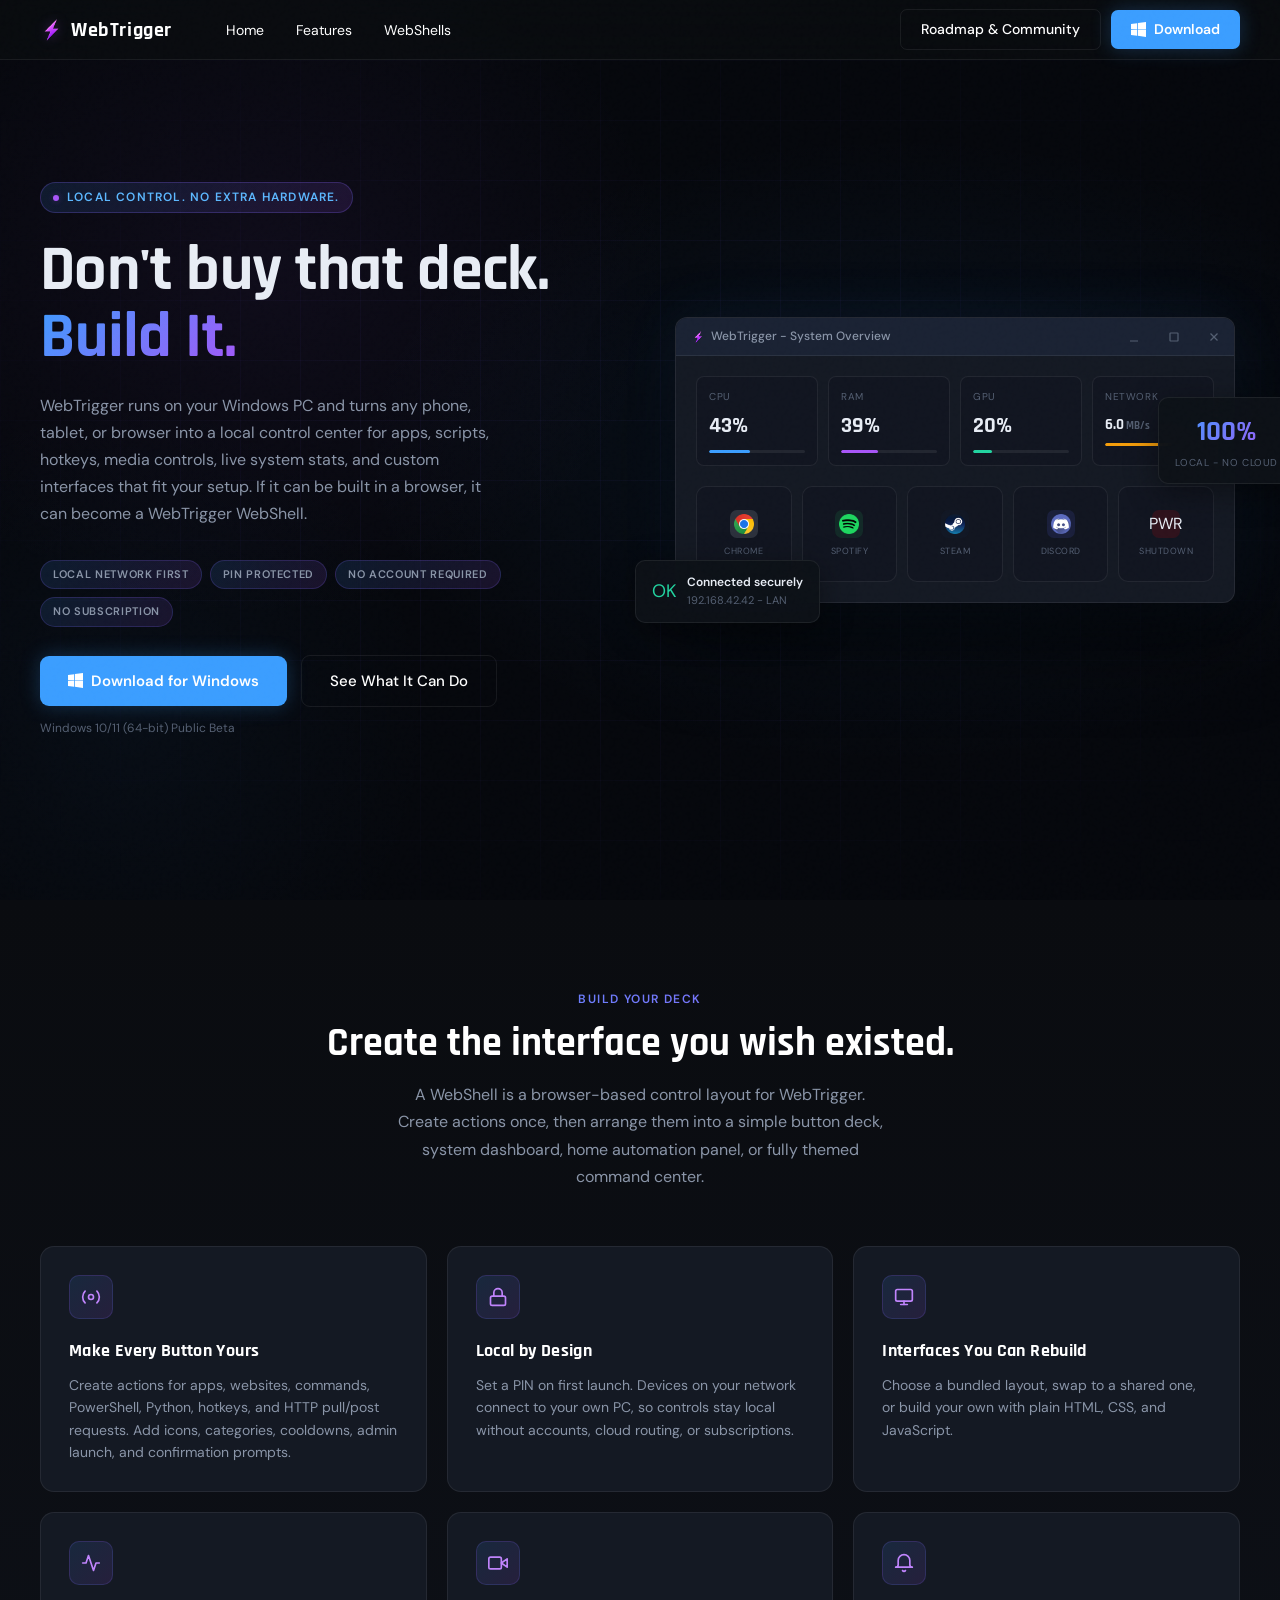
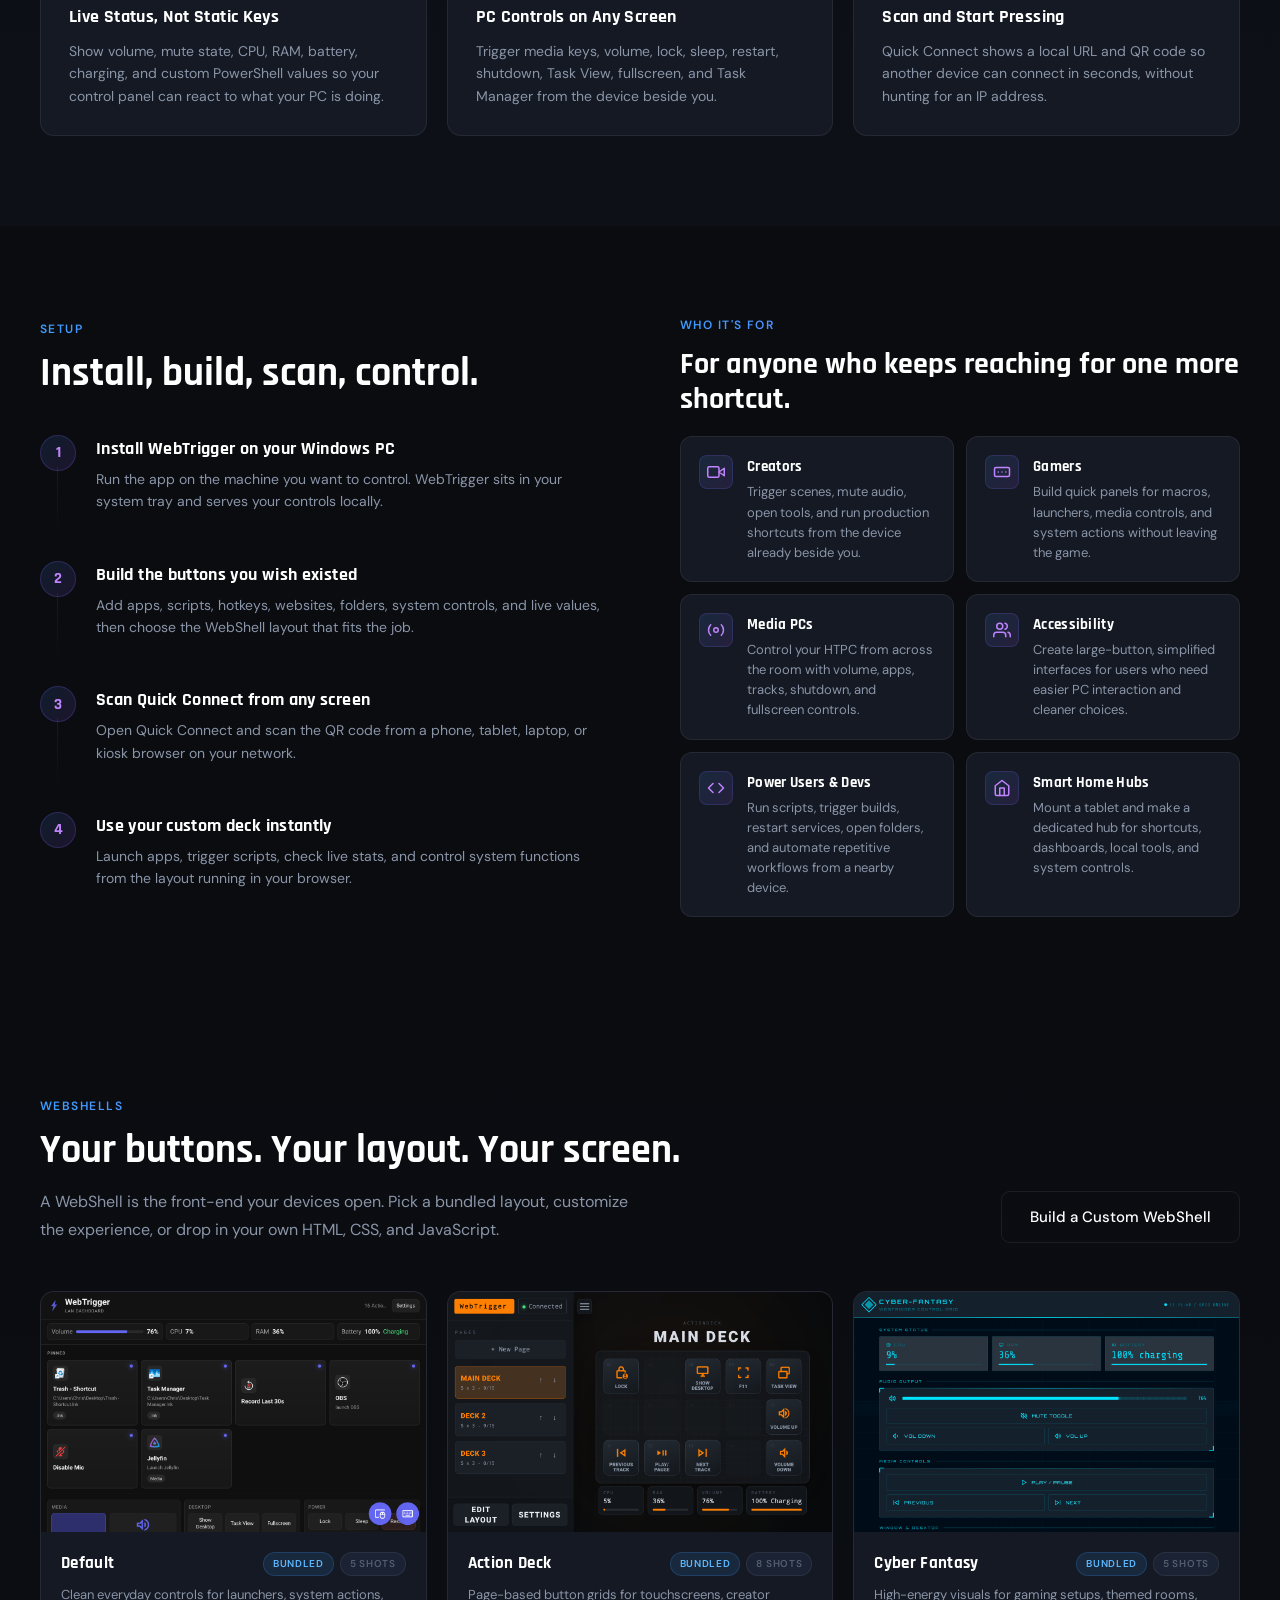
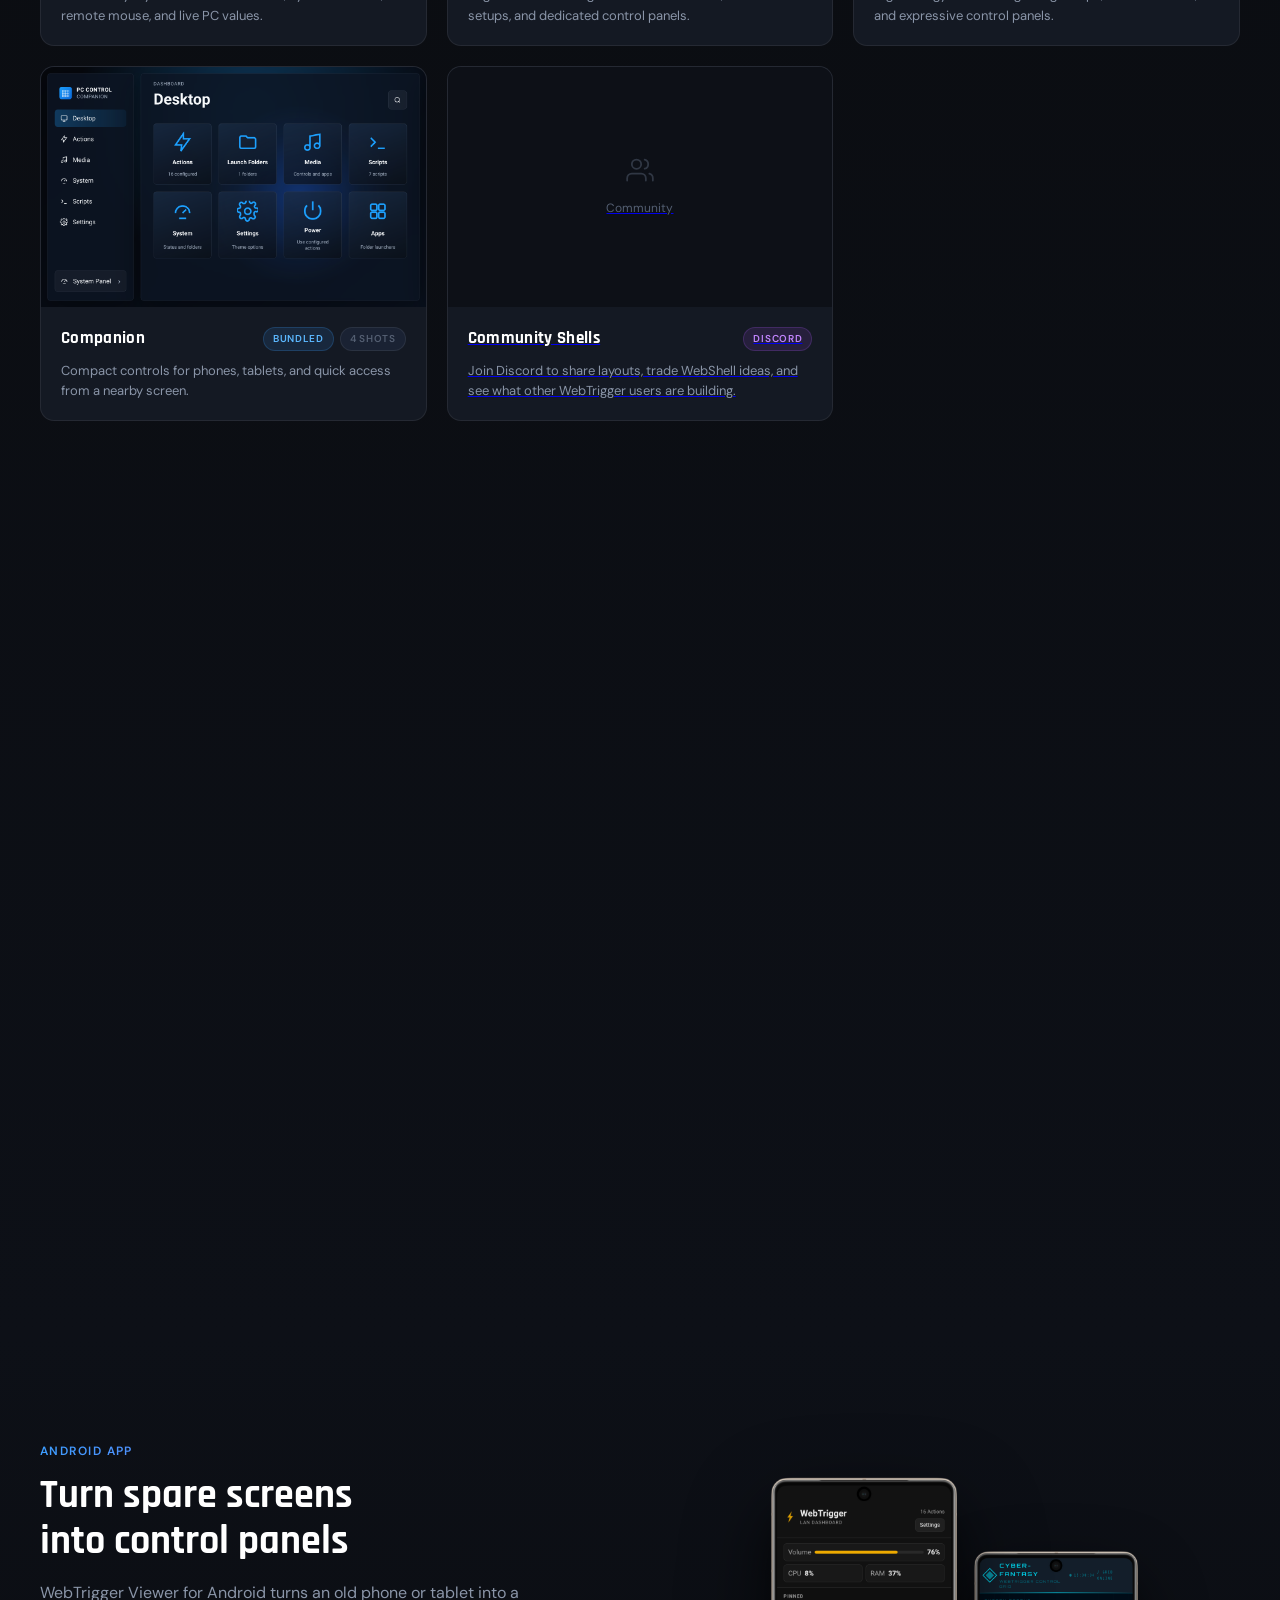
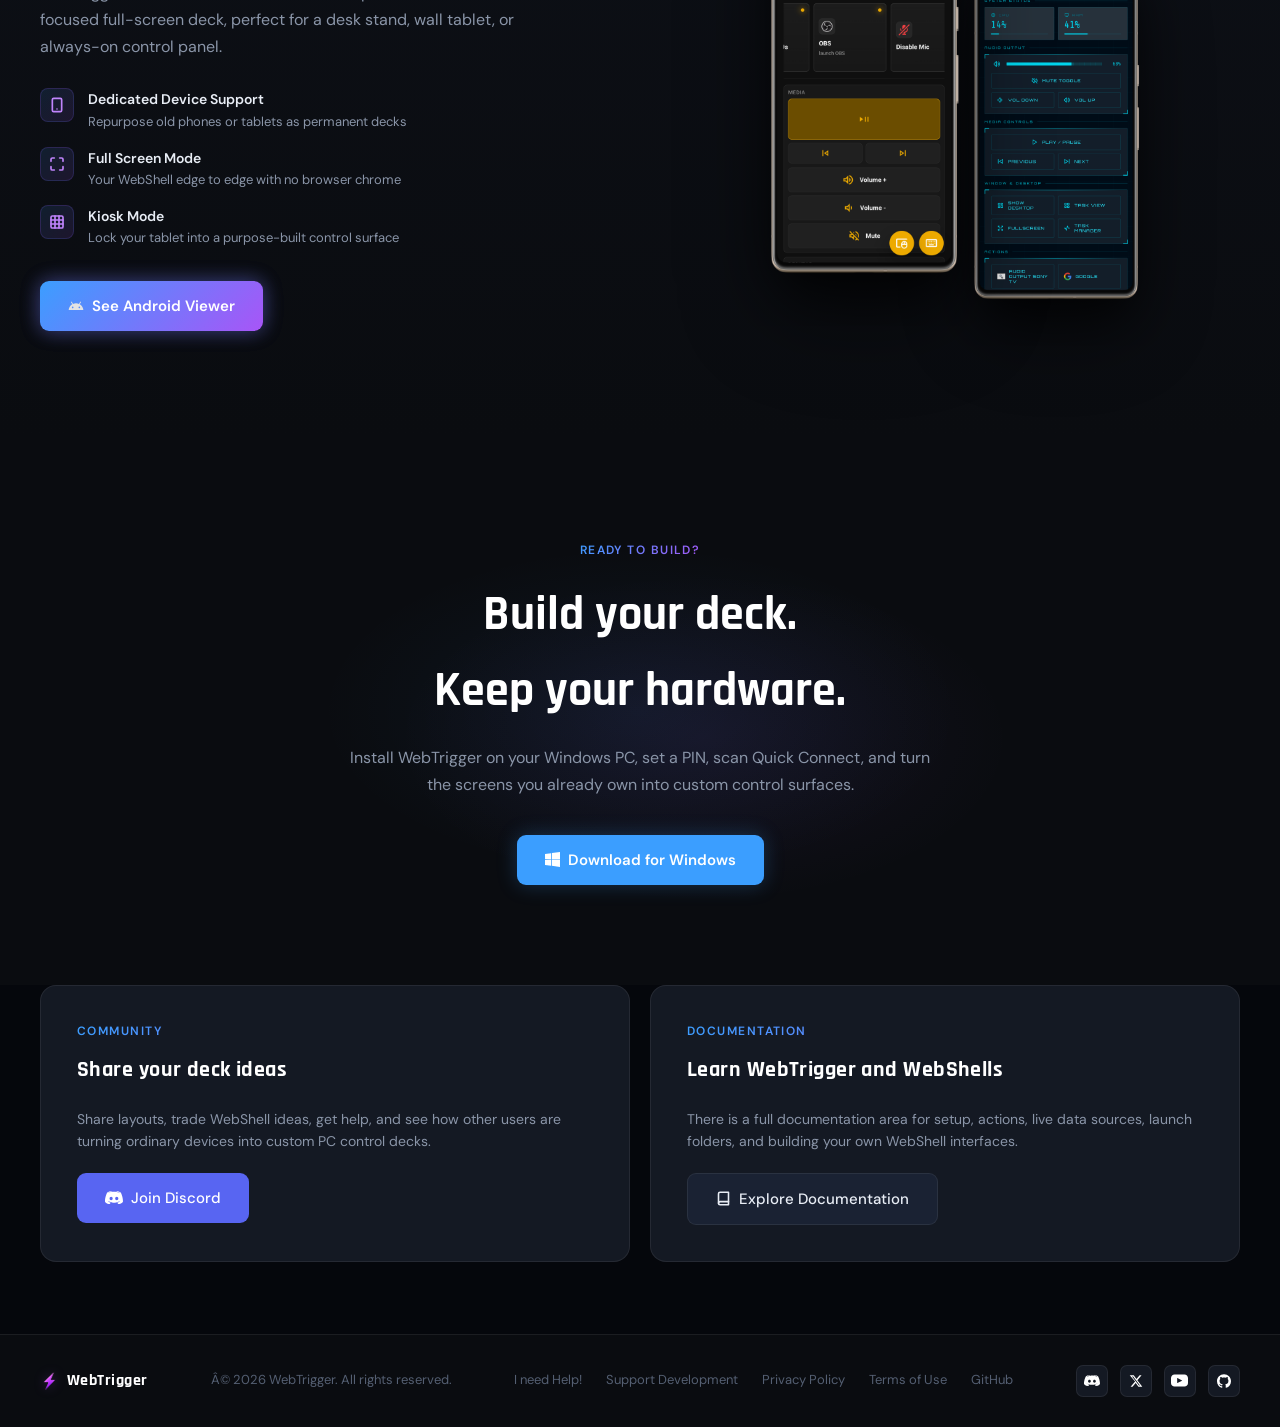
==== commit e3a77383: "Add files via upload" ====
--- a/index.html
+++ b/index.html
@@ -1,6 +1,15 @@
-<!DOCTYPE html>
+﻿<!DOCTYPE html>
 <html lang="en">
 <head>
+<!-- Google tag (gtag.js) -->
+<script async src="https://www.googletagmanager.com/gtag/js?id=G-G6HBFBQC3Q"></script>
+<script>
+  window.dataLayer = window.dataLayer || [];
+  function gtag(){dataLayer.push(arguments);}
+  gtag('js', new Date());
+
+  gtag('config', 'G-G6HBFBQC3Q');
+</script>
 <meta charset="UTF-8">
 <meta name="viewport" content="width=device-width, initial-scale=1.0">
 <title>WebTrigger - Build Your Own PC Control Deck</title>
@@ -380,7 +389,7 @@
         </div>
       </button>
 
-      <a class="shell-card shell-card-community" href="coming-soon.html">
+      <a class="shell-card shell-card-community" href="https://discord.gg/Z6ErDr8A">
         <div class="shell-preview shell-preview-community">
           <div class="shell-img-placeholder shell-img-placeholder-dim">
             <div class="shell-community-icon">
@@ -393,10 +402,10 @@
           <div class="shell-card-meta">
             <div class="shell-card-name">Community Shells</div>
             <div class="shell-badges">
-              <span class="shell-badge shell-badge-community">Soon</span>
-            </div>
-          </div>
-          <div class="shell-card-desc">Browse, share, and install layouts made by other WebTrigger users when the community hub opens.</div>
+              <span class="shell-badge shell-badge-community">Discord</span>
+            </div>
+          </div>
+          <div class="shell-card-desc">Join Discord to share layouts, trade WebShell ideas, and see what other WebTrigger users are building.</div>
         </div>
       </a>
 
@@ -609,7 +618,7 @@
       <img src="img/icon.png" alt="WebTrigger icon" style="width:18px;height:18px" />
       WebTrigger
     </a>
-    <div class="footer-copy">© 2026 WebTrigger. All rights reserved.</div>
+    <div class="footer-copy">Â© 2026 WebTrigger. All rights reserved.</div>
     <div class="footer-links">
       <a href="support.html">I need Help!</a>
       <a href="support-development.html">Support Development</a>
